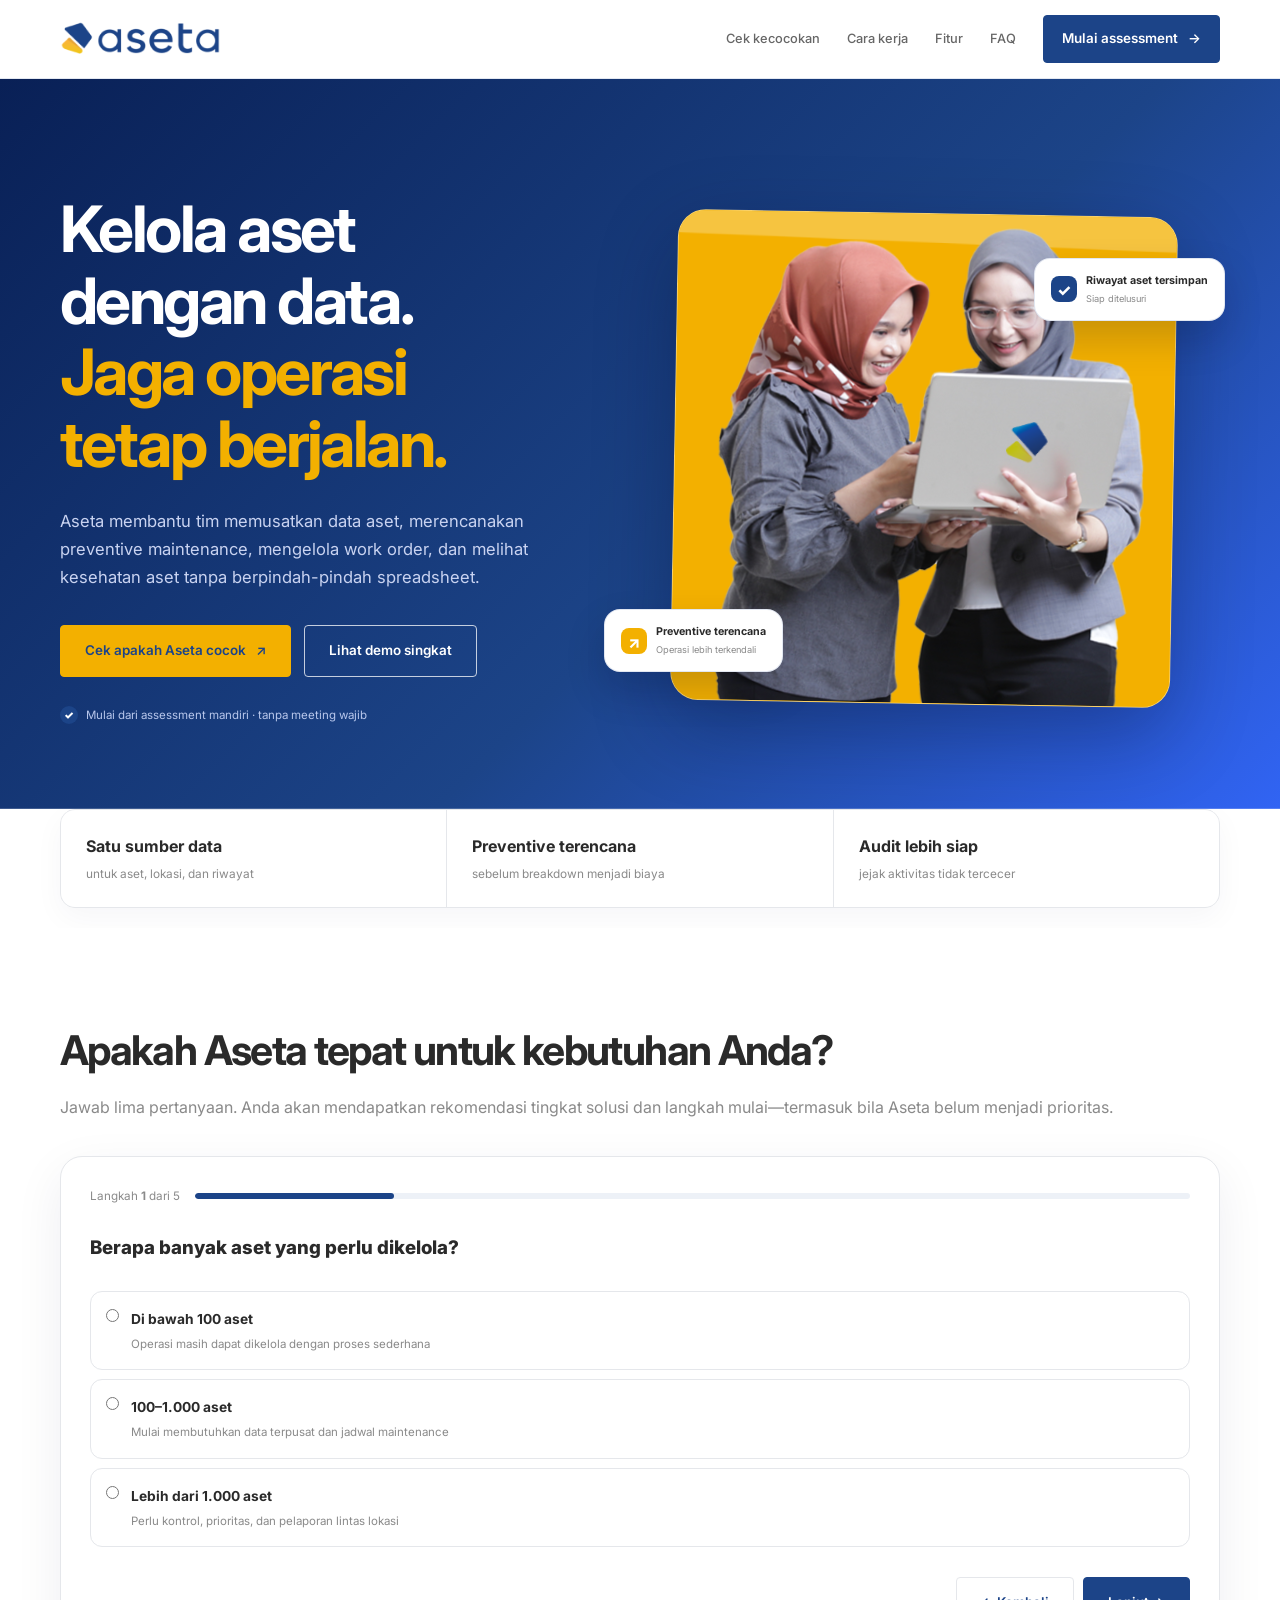
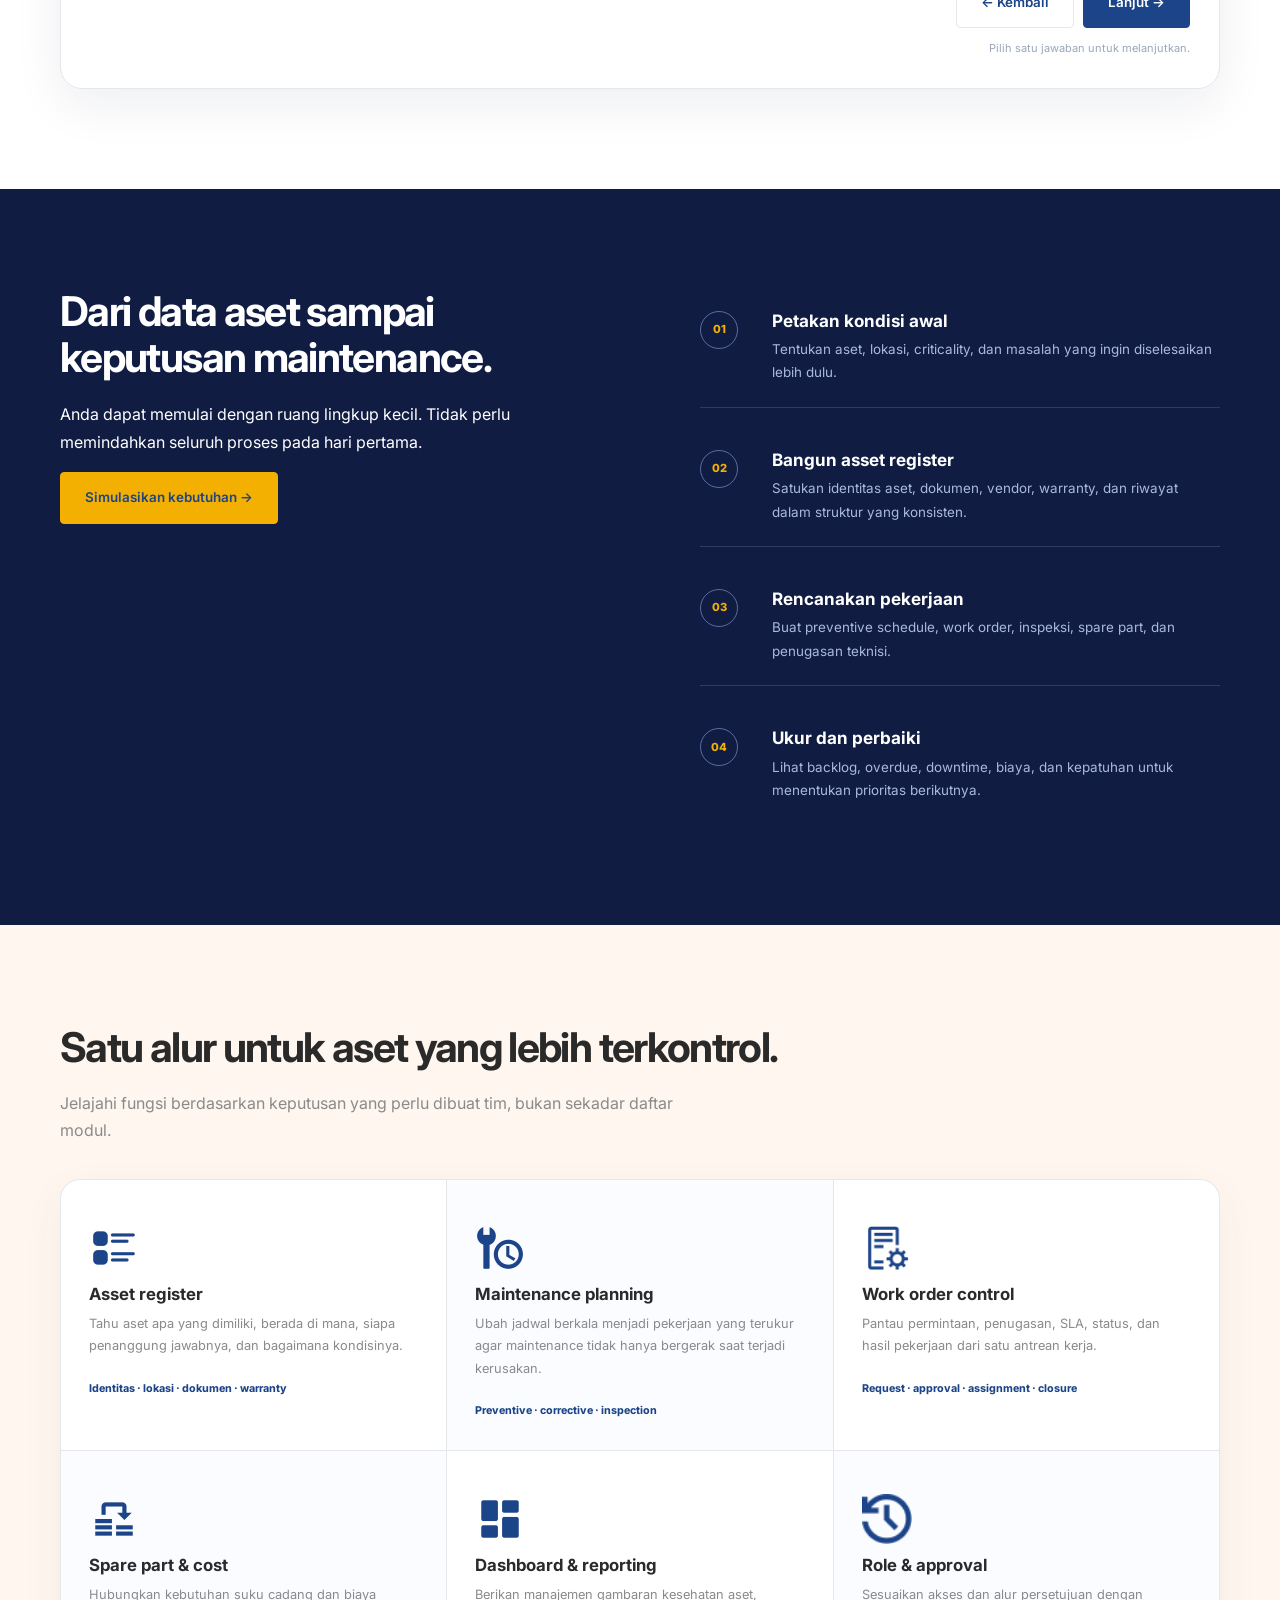
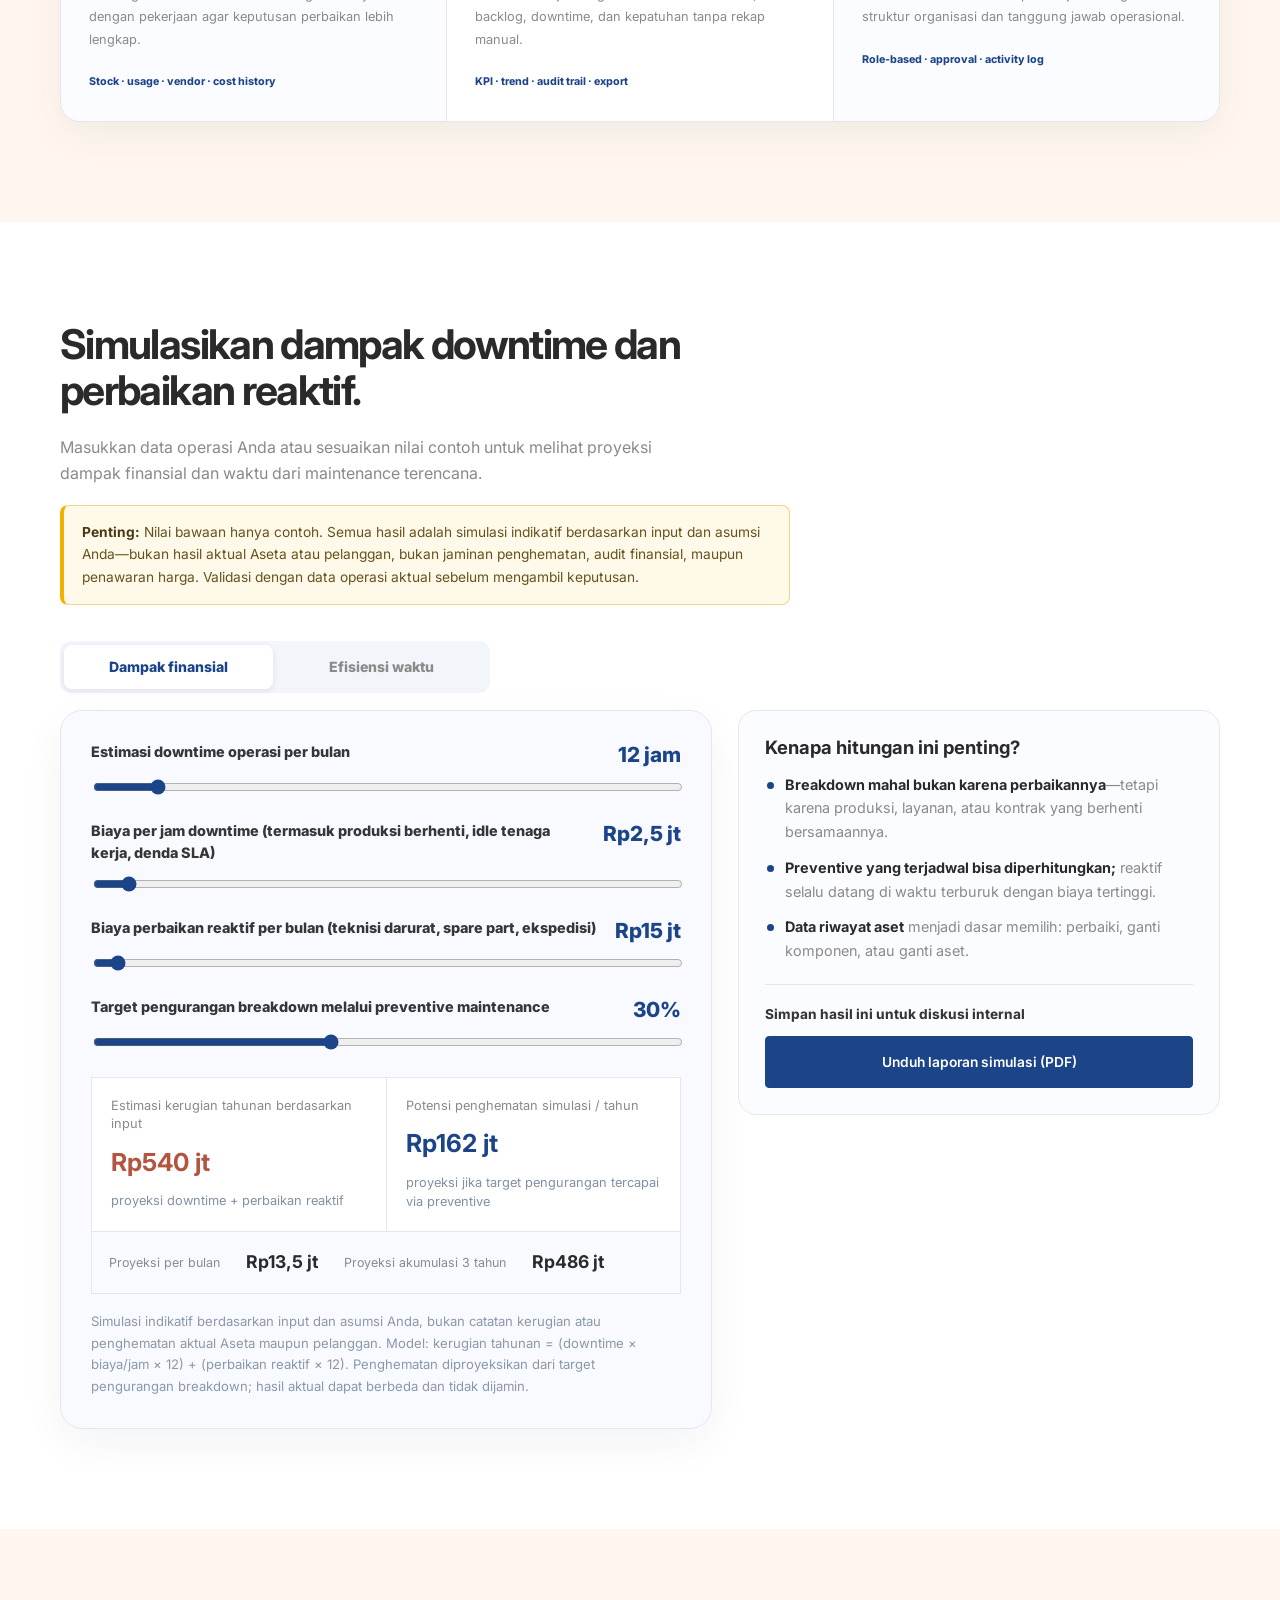
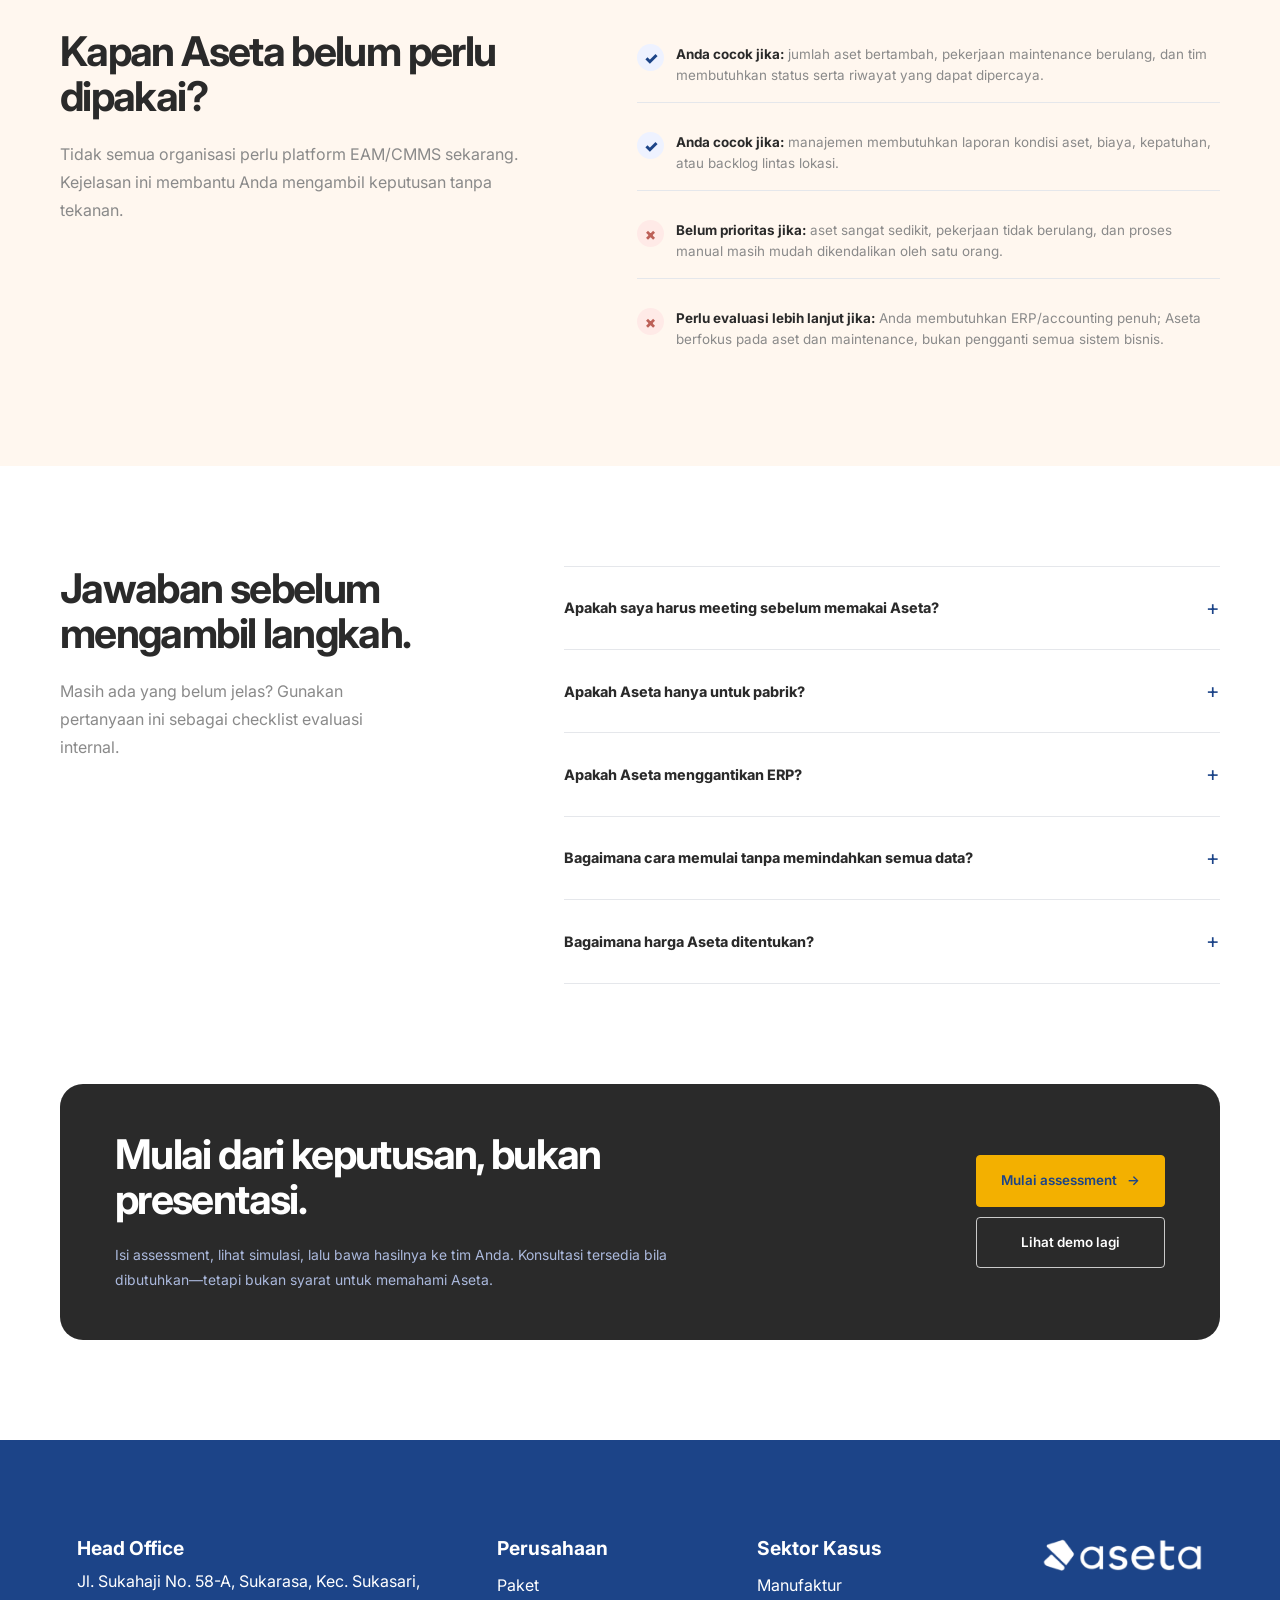
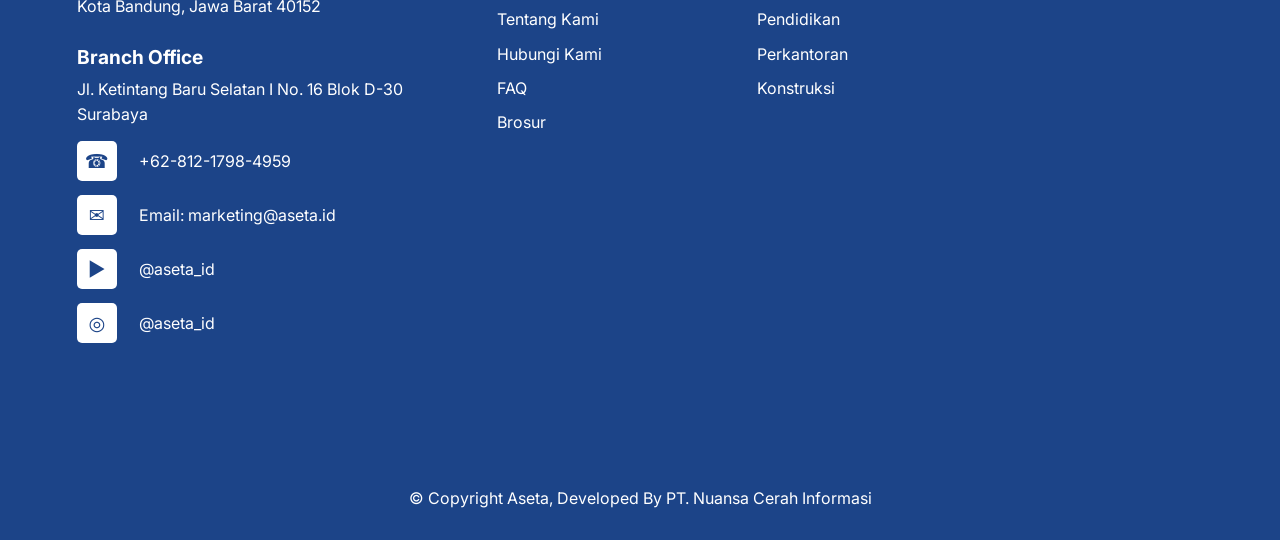
==== index.html @ 682b7cd8 "Clarify simulator results are projections" ====
<!doctype html>
<html lang="id">
<head>
  <meta charset="utf-8">
  <meta name="viewport" content="width=device-width, initial-scale=1">
  <meta name="description" content="Kenali Aseta, platform manajemen aset dan maintenance untuk membantu tim bekerja lebih terencana, terukur, dan mudah diaudit.">
  <meta name="theme-color" content="#1C4488">
  <title>Apakah Aseta Cocok untuk Tim Anda? | Aseta</title>
  <link rel="stylesheet" href="aseta-self-serve.css">
</head>
<body>
  <header class="site-header">
    <div class="container nav-wrap">
      <a class="brand" href="aseta-self-serve.html" aria-label="Aseta beranda"><img src="assets/aseta-brand-logo.png" alt="Aseta"></a>
      <button class="menu-toggle" type="button" aria-expanded="false" aria-controls="main-nav">Menu</button>
      <nav id="main-nav" class="main-nav" aria-label="Navigasi utama">
        <a href="#cek-cocok">Cek kecocokan</a><a href="#cara-kerja">Cara kerja</a><a href="#fitur">Fitur</a><a href="#faq">FAQ</a><a class="button button-dark nav-cta" href="#mulai">Mulai assessment <span aria-hidden="true">→</span></a>
      </nav>
    </div>
  </header>

  <main>
    <section class="hero" id="top"><div class="container hero-grid">
      <div class="hero-copy"><h1>Kelola aset dengan data. <em>Jaga operasi tetap berjalan.</em></h1><p class="hero-lead">Aseta membantu tim memusatkan data aset, merencanakan preventive maintenance, mengelola work order, dan melihat kesehatan aset tanpa berpindah-pindah spreadsheet.</p><div class="hero-actions"><a class="button button-primary" href="#cek-cocok">Cek apakah Aseta cocok <span aria-hidden="true">↗</span></a><button class="button button-outline" type="button" data-open-demo>Lihat demo singkat</button></div><div class="trust-line"><span class="check">✓</span> Mulai dari assessment mandiri · tanpa meeting wajib</div></div>
      <div class="hero-visual"><div class="visual-glow"></div><div class="hero-photo-frame"><img src="assets/aseta-team-workspace.png" alt="Dua profesional menggunakan Aseta untuk mengelola aset bersama."></div><div class="floating-note note-top"><span>✓</span><div><b>Riwayat aset tersimpan</b><small>Siap ditelusuri</small></div></div><div class="floating-note note-bottom"><span>↗</span><div><b>Preventive terencana</b><small>Operasi lebih terkendali</small></div></div></div>
    </div></section>

    <section class="section proof"><div class="container proof-grid"><div><strong>Satu sumber data</strong><span>untuk aset, lokasi, dan riwayat</span></div><div><strong>Preventive terencana</strong><span>sebelum breakdown menjadi biaya</span></div><div><strong>Audit lebih siap</strong><span>jejak aktivitas tidak tercecer</span></div></div></section>

    <section class="section assessment-section" id="cek-cocok"><div class="container"><div class="narrow-heading"><h2>Apakah Aseta tepat untuk kebutuhan Anda?</h2><p>Jawab lima pertanyaan. Anda akan mendapatkan rekomendasi tingkat solusi dan langkah mulai—termasuk bila Aseta belum menjadi prioritas.</p></div><div class="assessment-wrap"><div class="assessment-card" id="assessment"><div class="progress-row"><span>Langkah <b id="step-number">1</b> dari 5</span><div class="progress-track"><i id="progress-bar"></i></div></div><fieldset data-step="1"><legend>Berapa banyak aset yang perlu dikelola?</legend><label class="choice"><input type="radio" name="asset_count" value="small"><span><b>Di bawah 100 aset</b><small>Operasi masih dapat dikelola dengan proses sederhana</small></span></label><label class="choice"><input type="radio" name="asset_count" value="medium"><span><b>100–1.000 aset</b><small>Mulai membutuhkan data terpusat dan jadwal maintenance</small></span></label><label class="choice"><input type="radio" name="asset_count" value="large"><span><b>Lebih dari 1.000 aset</b><small>Perlu kontrol, prioritas, dan pelaporan lintas lokasi</small></span></label></fieldset><fieldset data-step="2" hidden><legend>Bagaimana maintenance dikelola hari ini?</legend><label class="choice"><input type="radio" name="process" value="spreadsheet"><span><b>Spreadsheet atau chat</b><small>Informasi tersebar dan status sulit dipantau</small></span></label><label class="choice"><input type="radio" name="process" value="system"><span><b>Sudah memakai sistem</b><small>Ingin meningkatkan visibilitas atau mengganti proses lama</small></span></label><label class="choice"><input type="radio" name="process" value="manual"><span><b>Mayoritas masih manual</b><small>Belum ada jadwal dan pencatatan yang konsisten</small></span></label></fieldset><fieldset data-step="3" hidden><legend>Masalah apa yang paling mahal bagi operasi Anda?</legend><label class="choice"><input type="radio" name="problem" value="breakdown"><span><b>Breakdown tidak terduga</b><small>Downtime dan biaya perbaikan sulit diprediksi</small></span></label><label class="choice"><input type="radio" name="problem" value="visibility"><span><b>Data dan status tidak terlihat</b><small>Sulit mengetahui kondisi aset dan pekerjaan yang berjalan</small></span></label><label class="choice"><input type="radio" name="problem" value="audit"><span><b>Audit dan kepatuhan</b><small>Riwayat inspeksi dan pekerjaan sulit ditelusuri</small></span></label></fieldset><fieldset data-step="4" hidden><legend>Berapa banyak lokasi atau tim yang terlibat?</legend><label class="choice"><input type="radio" name="locations" value="one"><span><b>Satu lokasi, satu tim</b><small>Fokus pada standardisasi proses inti</small></span></label><label class="choice"><input type="radio" name="locations" value="many"><span><b>Beberapa lokasi atau tim</b><small>Butuh kontrol akses dan koordinasi lintas area</small></span></label><label class="choice"><input type="radio" name="locations" value="distributed"><span><b>Operasi tersebar</b><small>Perlu visibilitas terpusat dan pelaporan konsisten</small></span></label></fieldset><fieldset data-step="5" hidden><legend>Apa hasil yang ingin dicapai dalam 90 hari?</legend><label class="choice"><input type="radio" name="goal" value="control"><span><b>Data aset lebih rapi</b><small>Mulai dari asset register dan struktur lokasi</small></span></label><label class="choice"><input type="radio" name="goal" value="maintenance"><span><b>Maintenance lebih terencana</b><small>Kurangi pekerjaan reaktif dan overdue</small></span></label><label class="choice"><input type="radio" name="goal" value="visibility"><span><b>Kontrol dan laporan manajemen</b><small>Ukur kesehatan aset, biaya, dan SLA pekerjaan</small></span></label></fieldset><div class="assessment-actions"><button class="button button-light" type="button" id="prev-step" hidden>← Kembali</button><button class="button button-dark" type="button" id="next-step">Lanjut →</button></div><p class="form-hint" id="assessment-hint">Pilih satu jawaban untuk melanjutkan.</p></div><div class="assessment-result" id="assessment-result" hidden><div class="result-check">✓</div><h3 id="result-title"></h3><p id="result-copy"></p><div class="recommendation"><span>Solusi mulai yang disarankan</span><strong id="result-plan"></strong><small id="result-reason"></small></div><div class="result-actions"><a class="button button-primary" href="#simulator">Hitung potensi manfaat</a><button class="button button-light" type="button" id="try-again">Ulangi assessment</button></div></div></div></div></section>

    <section class="section workflow" id="cara-kerja"><div class="container workflow-grid"><div><h2>Dari data aset sampai keputusan maintenance.</h2><p>Anda dapat memulai dengan ruang lingkup kecil. Tidak perlu memindahkan seluruh proses pada hari pertama.</p><a class="button button-primary" href="#simulator">Simulasikan kebutuhan →</a></div><div class="steps"><div class="step"><span>01</span><div><h3>Petakan kondisi awal</h3><p>Tentukan aset, lokasi, criticality, dan masalah yang ingin diselesaikan lebih dulu.</p></div></div><div class="step"><span>02</span><div><h3>Bangun asset register</h3><p>Satukan identitas aset, dokumen, vendor, warranty, dan riwayat dalam struktur yang konsisten.</p></div></div><div class="step"><span>03</span><div><h3>Rencanakan pekerjaan</h3><p>Buat preventive schedule, work order, inspeksi, spare part, dan penugasan teknisi.</p></div></div><div class="step"><span>04</span><div><h3>Ukur dan perbaiki</h3><p>Lihat backlog, overdue, downtime, biaya, dan kepatuhan untuk menentukan prioritas berikutnya.</p></div></div></div></div></section>

    <section class="section features-section" id="fitur"><div class="container"><div class="narrow-heading"><h2>Satu alur untuk aset yang lebih terkontrol.</h2><p>Jelajahi fungsi berdasarkan keputusan yang perlu dibuat tim, bukan sekadar daftar modul.</p></div><div class="feature-grid"><article><img class="feature-icon" src="assets/aseta-detailAsset.png" alt="" aria-hidden="true"><h3>Asset register</h3><p>Tahu aset apa yang dimiliki, berada di mana, siapa penanggung jawabnya, dan bagaimana kondisinya.</p><span class="feature-link">Identitas · lokasi · dokumen · warranty</span></article><article><img class="feature-icon" src="assets/aseta-preventiveMaint.png" alt="" aria-hidden="true"><h3>Maintenance planning</h3><p>Ubah jadwal berkala menjadi pekerjaan yang terukur agar maintenance tidak hanya bergerak saat terjadi kerusakan.</p><span class="feature-link">Preventive · corrective · inspection</span></article><article><img class="feature-icon" src="assets/aseta-correctiveMaint.png" alt="" aria-hidden="true"><h3>Work order control</h3><p>Pantau permintaan, penugasan, SLA, status, dan hasil pekerjaan dari satu antrean kerja.</p><span class="feature-link">Request · approval · assignment · closure</span></article><article><img class="feature-icon" src="assets/aseta-transferMutasi.png" alt="" aria-hidden="true"><h3>Spare part &amp; cost</h3><p>Hubungkan kebutuhan suku cadang dan biaya dengan pekerjaan agar keputusan perbaikan lebih lengkap.</p><span class="feature-link">Stock · usage · vendor · cost history</span></article><article><img class="feature-icon" src="assets/aseta-dashboard.png" alt="" aria-hidden="true"><h3>Dashboard &amp; reporting</h3><p>Berikan manajemen gambaran kesehatan aset, backlog, downtime, dan kepatuhan tanpa rekap manual.</p><span class="feature-link">KPI · trend · audit trail · export</span></article><article><img class="feature-icon" src="assets/aseta-laporanAktifitas.png" alt="" aria-hidden="true"><h3>Role &amp; approval</h3><p>Sesuaikan akses dan alur persetujuan dengan struktur organisasi dan tanggung jawab operasional.</p><span class="feature-link">Role-based · approval · activity log</span></article></div></div></section>

    <section class="section simulator" id="simulator"><div class="container"><div class="narrow-heading"><h2>Simulasikan dampak downtime dan perbaikan reaktif.</h2><p class="muted">Masukkan data operasi Anda atau sesuaikan nilai contoh untuk melihat proyeksi dampak finansial dan waktu dari maintenance terencana.</p><div class="simulator-disclosure" role="note"><strong>Penting:</strong> Nilai bawaan hanya contoh. Semua hasil adalah simulasi indikatif berdasarkan input dan asumsi Anda—bukan hasil aktual Aseta atau pelanggan, bukan jaminan penghematan, audit finansial, maupun penawaran harga. Validasi dengan data operasi aktual sebelum mengambil keputusan.</div></div><div class="simulator-tabs" role="tablist"><button class="active" type="button" data-calc-tab="financial">Dampak finansial</button><button type="button" data-calc-tab="productivity">Efisiensi waktu</button></div><div class="calc-panel" data-calc-panel="financial"><div class="calc-grid"><div class="calculator"><label>Estimasi downtime operasi per bulan <output id="dt-output">12 jam</output><input id="dt-range" type="range" min="0" max="120" step="1" value="12"></label><label>Biaya per jam downtime (termasuk produksi berhenti, idle tenaga kerja, denda SLA) <output id="dtcost-output">Rp2,5 jt</output><input id="dtcost-range" type="range" min="100000" max="50000000" step="100000" value="2500000"></label><label>Biaya perbaikan reaktif per bulan (teknisi darurat, spare part, ekspedisi) <output id="repair-output">Rp15 jt</output><input id="repair-range" type="range" min="0" max="500000000" step="5000000" value="15000000"></label><label>Target pengurangan breakdown melalui preventive maintenance <output id="reduce-output">30%</output><input id="reduce-range" type="range" min="10" max="60" step="5" value="30"></label><div class="calc-result financial-result"><div class="loss"><small>Estimasi kerugian tahunan berdasarkan input</small><strong id="loss-result">Rp624 jt</strong><span>proyeksi downtime + perbaikan reaktif</span></div><div class="saving"><small>Potensi penghematan simulasi / tahun</small><strong id="saving-result">Rp187 jt</strong><span>proyeksi jika target pengurangan tercapai via preventive</span></div><div class="mini"><small>Proyeksi per bulan</small><b id="saving-month">Rp15,6 jt</b><small>Proyeksi akumulasi 3 tahun</small><b id="saving-3y">Rp561 jt</b></div></div><p class="calc-note">Simulasi indikatif berdasarkan input dan asumsi Anda, bukan catatan kerugian atau penghematan aktual Aseta maupun pelanggan. Model: kerugian tahunan = (downtime × biaya/jam × 12) + (perbaikan reaktif × 12). Penghematan diproyeksikan dari target pengurangan breakdown; hasil aktual dapat berbeda dan tidak dijamin.</p></div><aside class="calc-context"><h3>Kenapa hitungan ini penting?</h3><ul><li><b>Breakdown mahal bukan karena perbaikannya</b>—tetapi karena produksi, layanan, atau kontrak yang berhenti bersamaannya.</li><li><b>Preventive yang terjadwal bisa diperhitungkan;</b> reaktif selalu datang di waktu terburuk dengan biaya tertinggi.</li><li><b>Data riwayat aset</b> menjadi dasar memilih: perbaiki, ganti komponen, atau ganti aset.</li></ul><div class="calc-cta"><span>Simpan hasil ini untuk diskusi internal</span><button class="button button-dark" type="button" id="download-pdf">Unduh laporan simulasi (PDF)</button><span class="download-status" id="download-status" role="status" hidden>PDF berhasil diunduh ✓</span></div></aside></div></div><div class="calc-panel" data-calc-panel="productivity" hidden><div class="calc-grid single"><div class="calculator"><label>Jumlah aset aktif <output id="asset-output">500</output><input id="asset-range" type="range" min="50" max="5000" step="50" value="500"></label><label>Jam rekap dan koordinasi per minggu <output id="hours-output">8 jam</output><input id="hours-range" type="range" min="1" max="40" value="8"></label><div class="calc-result"><div><small>Proyeksi waktu yang dapat dialihkan</small><strong id="saved-hours">4 jam/minggu</strong><span>simulasi dengan asumsi pekerjaan manual berkurang 50%</span></div><div><small>Fokus yang terbuka</small><strong id="focus-result">Preventive &amp; backlog</strong><span>gunakan waktu untuk pekerjaan yang berdampak ke operasi</span></div></div><p class="calc-note">Ini proyeksi simulasi berdasarkan asumsi pengurangan pekerjaan manual 50%, bukan hasil aktual Aseta atau pelanggan dan bukan jaminan penghematan waktu. Validasi asumsi dengan kondisi proses Anda saat assessment implementasi.</p></div></div></div></section>

    <section class="section fit-section"><div class="container fit-grid"><div><h2>Kapan Aseta belum perlu dipakai?</h2><p class="muted">Tidak semua organisasi perlu platform EAM/CMMS sekarang. Kejelasan ini membantu Anda mengambil keputusan tanpa tekanan.</p></div><div class="fit-list"><div><span class="fit-icon yes">✓</span><p><b>Anda cocok jika:</b> jumlah aset bertambah, pekerjaan maintenance berulang, dan tim membutuhkan status serta riwayat yang dapat dipercaya.</p></div><div><span class="fit-icon yes">✓</span><p><b>Anda cocok jika:</b> manajemen membutuhkan laporan kondisi aset, biaya, kepatuhan, atau backlog lintas lokasi.</p></div><div><span class="fit-icon no">×</span><p><b>Belum prioritas jika:</b> aset sangat sedikit, pekerjaan tidak berulang, dan proses manual masih mudah dikendalikan oleh satu orang.</p></div><div><span class="fit-icon no">×</span><p><b>Perlu evaluasi lebih lanjut jika:</b> Anda membutuhkan ERP/accounting penuh; Aseta berfokus pada aset dan maintenance, bukan pengganti semua sistem bisnis.</p></div></div></div></section>

    <section class="section faq" id="faq"><div class="container faq-grid"><div><h2>Jawaban sebelum mengambil langkah.</h2><p class="muted">Masih ada yang belum jelas? Gunakan pertanyaan ini sebagai checklist evaluasi internal.</p></div><div class="faq-list"><details><summary>Apakah saya harus meeting sebelum memakai Aseta?</summary><p>Tidak untuk memahami kecocokan awal. Anda dapat menyelesaikan assessment dan simulator terlebih dahulu. Untuk konfigurasi, migrasi, integrasi, atau scope enterprise, diskusi teknis tetap dapat dijadwalkan sebagai langkah lanjutan.</p></details><details><summary>Apakah Aseta hanya untuk pabrik?</summary><p>Tidak. Kebutuhannya dapat muncul pada fasilitas, gedung, warehouse, fleet, hospitality, utilitas, dan operasi lain yang memiliki aset serta pekerjaan maintenance berulang.</p></details><details><summary>Apakah Aseta menggantikan ERP?</summary><p>Aseta berfokus pada asset lifecycle dan maintenance management. Integrasi dengan sistem akuntansi atau ERP dapat dievaluasi berdasarkan kebutuhan organisasi.</p></details><details><summary>Bagaimana cara memulai tanpa memindahkan semua data?</summary><p>Mulai dari satu lokasi, satu kategori aset, atau satu alur preventive maintenance. Setelah struktur dan manfaat tervalidasi, cakupan dapat diperluas bertahap.</p></details><details><summary>Bagaimana harga Aseta ditentukan?</summary><p>Investasi biasanya bergantung pada jumlah aset, jumlah user, lokasi, modul, kebutuhan implementasi, dan integrasi. Gunakan assessment untuk menyusun scope awal sebelum meminta penawaran—bukan meeting panjang untuk mengetahui kebutuhan dasar.</p></details></div></div></section>

    <section class="section start-section" id="mulai"><div class="container start-card"><div><h2>Mulai dari keputusan, bukan presentasi.</h2><p>Isi assessment, lihat simulasi, lalu bawa hasilnya ke tim Anda. Konsultasi tersedia bila dibutuhkan—tetapi bukan syarat untuk memahami Aseta.</p></div><div class="start-actions"><a class="button button-primary" href="#cek-cocok">Mulai assessment <span aria-hidden="true">→</span></a><button class="button button-outline" type="button" data-open-demo>Lihat demo lagi</button></div></div></section>
  </main>

  <footer class="site-footer"><div class="footer-grid"><div class="footer-contact"><section class="footer-office"><h2>Head Office</h2><p>Jl. Sukahaji No. 58-A, Sukarasa, Kec. Sukasari, Kota Bandung, Jawa Barat 40152</p></section><section class="footer-office"><h2>Branch Office</h2><p>Jl. Ketintang Baru Selatan I No. 16 Blok D-30 Surabaya</p></section><a class="footer-contact-link" href="https://wa.me/6281217984959"><span aria-hidden="true">☎</span>+62-812-1798-4959</a><a class="footer-contact-link" href="mailto:marketing@aseta.id"><span aria-hidden="true">✉</span>Email: marketing@aseta.id</a><a class="footer-contact-link" href="https://www.youtube.com/@aseta_id" target="_blank" rel="noopener"><span aria-hidden="true">▶</span>@aseta_id</a><a class="footer-contact-link" href="https://www.instagram.com/aseta_id/" target="_blank" rel="noopener"><span aria-hidden="true">◎</span>@aseta_id</a></div><nav class="footer-nav" aria-label="Perusahaan"><h2>Perusahaan</h2><a href="https://aseta.id/harga.html">Paket</a><a href="https://aseta.id/tentang_kami.html">Tentang Kami</a><a href="https://aseta.id/hubungi_kami.html">Hubungi Kami</a><a href="https://aseta.id/#faq">FAQ</a><a href="https://aseta.id/" target="_blank" rel="noopener">Brosur</a></nav><nav class="footer-nav" aria-label="Sektor Kasus"><h2>Sektor Kasus</h2><a href="https://aseta.id/">Manufaktur</a><a href="https://aseta.id/">Pendidikan</a><a href="https://aseta.id/">Perkantoran</a><a href="https://aseta.id/">Konstruksi</a></nav><a class="footer-brand" href="#top" aria-label="Aseta beranda"><img src="assets/aseta-brand-logo.png" alt="Aseta"></a></div><div class="footer-bottom"><span>© Copyright Aseta, Developed By PT. Nuansa Cerah Informasi</span></div></footer>

  <div class="modal-backdrop" id="demo-modal" hidden><div class="demo-modal demo-app" role="dialog" aria-modal="true" aria-label="Demo aplikasi Aseta"><aside class="demo-side"><a class="demo-brand" href="#top" aria-label="Aseta"><img src="assets/aseta-brand-logo.png" alt="Aseta"></a><p class="demo-side-label">DEMO WORKSPACE</p><nav class="demo-nav" aria-label="Navigasi demo"><button class="active" type="button" data-demo-view="dashboard"><span class="demo-nav-icon" aria-hidden="true">⌂</span>Dashboard</button><button type="button" data-demo-view="assets"><span class="demo-nav-icon" aria-hidden="true">▣</span>Aset</button><button type="button" data-demo-view="workorders"><span class="demo-nav-icon" aria-hidden="true">⌁</span>Maintenance</button><button type="button" data-demo-view="preventive"><span class="demo-nav-icon" aria-hidden="true">◷</span>Preventive</button></nav><div class="demo-side-foot"><span></span>Data simulasi interaktif</div></aside><section class="demo-main"><header class="demo-window-bar"><div class="demo-heading"><span>Aseta Workspace</span><h2 id="demo-page-title">Dashboard</h2></div><span class="demo-badge">DATA DEMO · INTERAKTIF</span><button class="modal-close" type="button" aria-label="Tutup demo" data-close-demo>×</button></header><div class="demo-body" id="demo-body"></div><div class="modal-footer"><span>Coba langsung: selesaikan maintenance, jadwalkan preventive, buka detail aset — KPI ikut berubah.</span><a class="button button-dark" href="#cek-cocok" data-close-demo>Mulai assessment →</a></div></section></div></div>
  <script src="aseta-self-serve.js"></script>
</body>
</html>
---- aseta-self-serve.css ----
@import url('https://fonts.googleapis.com/css?family=Inter:100,200,300,400,500,600,700&display=swap');
:root{--ink:#2a2a2a;--ink-2:#363636;--muted:#8a8a8a;--line:#e5e7eb;--paper:#fff7ef;--white:#fff;--blue:#1c4488;--blue-dark:#13346c;--lime:#f3b000;--green:#1c4488;--amber:#f3b000;--red:#d96d64;--shadow:0 16px 42px rgba(28,68,136,.12);--radius:4px}*{box-sizing:border-box}html{scroll-behavior:smooth;overflow-x:hidden}body{margin:0;color:var(--ink);background:#fff;font-family:'Inter',ui-sans-serif,system-ui,sans-serif;line-height:1.75;letter-spacing:0;overflow-x:hidden}body.modal-open{overflow:hidden}a{color:inherit;text-decoration:none}button,input{font:inherit}button:focus-visible,a:focus-visible,input:focus-visible,summary:focus-visible{outline:3px solid var(--lime);outline-offset:4px}.container{width:min(1160px,calc(100% - 48px));margin-inline:auto}.section{padding:100px 0}.eyebrow{display:flex;align-items:center;gap:10px;margin:0 0 20px;color:var(--blue);font-size:.72rem;font-weight:700;letter-spacing:.1em;text-transform:uppercase}.eyebrow.light{color:var(--lime)}.eyebrow-dot{width:8px;height:8px;border-radius:50%;background:var(--lime);box-shadow:0 0 0 6px rgba(243,176,0,.14)}h1,h2,h3,p{margin-top:0}h1,h2{letter-spacing:-.04em;line-height:1.12}h1{max-width:640px;margin-bottom:27px;font-size:clamp(2.8rem,5vw,4.7rem);font-weight:700}h2{margin-bottom:20px;font-size:clamp(2rem,3.2vw,2.85rem);font-weight:700}h3{line-height:1.18}em{color:var(--lime);font-style:normal}.muted{color:var(--muted)}.button{display:inline-flex;align-items:center;justify-content:center;gap:10px;border:1px solid transparent;border-radius:4px;padding:13px 24px;font-size:.84rem;font-weight:600;cursor:pointer;transition:transform .2s,box-shadow .2s,background .2s,color .2s}.button:hover{transform:translateY(-2px);box-shadow:0 10px 22px rgba(28,68,136,.16)}.button-primary{color:var(--blue);background:var(--lime);border-color:var(--lime)}.button-primary:hover{background:#ffc52e;border-color:#ffc52e}.button-dark{color:#fff;background:var(--blue);border-color:var(--blue)}.button-dark:hover{background:var(--blue-dark)}.button-light{border-color:var(--line);color:var(--blue);background:#fff}.button-outline{border-color:rgba(255,255,255,.75);color:#fff;background:transparent}.button-outline:hover{background:#fff;color:var(--blue)}.site-header{position:sticky;z-index:20;top:0;border-bottom:1px solid rgba(28,68,136,.12);background:rgba(255,255,255,.96);backdrop-filter:blur(20px)}.nav-wrap{min-height:78px;display:flex;align-items:center;justify-content:space-between}.brand{display:inline-flex;align-items:center}.brand img{display:block;width:auto;height:40px;max-width:165px;object-fit:contain}.main-nav{display:flex;align-items:center;gap:27px;color:#666;font-size:.8rem;font-weight:500}.main-nav a:hover{color:var(--blue)}.main-nav .nav-cta{padding:11px 18px;color:#fff;background:var(--blue);border-color:var(--blue)}.menu-toggle{display:none;border:1px solid var(--line);border-radius:9px;background:#fff;padding:8px 12px;color:var(--ink);font-weight:700}.hero{position:relative;overflow:hidden;padding:105px 0 75px;background:linear-gradient(135deg,#092056 0%,#1c4488 58%,#3164f4 100%);color:#fff}.hero:after{position:absolute;right:0;bottom:0;left:0;height:1px;background:rgba(255,255,255,.18);content:''}.hero-grid{display:grid;grid-template-columns:.9fr 1.1fr;gap:84px;align-items:center}.hero-lead{max-width:575px;margin-bottom:34px;color:#c9d3f1;font-size:1.04rem;line-height:1.7}.hero-actions{display:flex;flex-wrap:wrap;align-items:center;gap:13px}.trust-line{display:flex;align-items:center;gap:8px;margin-top:28px;color:#b8c7ec;font-size:.72rem}.check{display:grid;width:18px;height:18px;place-items:center;border-radius:50%;color:#fff;background:var(--green);font-size:.68rem;font-weight:900}.hero-visual{position:relative;min-height:550px;display:grid;place-items:center}.visual-glow{position:absolute;width:460px;height:460px;border-radius:50%;background:radial-gradient(circle,rgba(128,151,255,.28),transparent 68%)}.hero-photo-frame{position:relative;z-index:1;width:min(100%,500px);overflow:hidden;border:1px solid rgba(255,255,255,.42);border-radius:28px;background:#f3b000;box-shadow:0 28px 80px rgba(3,13,47,.32);transform:rotate(1deg)}.hero-photo-frame img{display:block;width:100%;height:auto;object-fit:cover}.dashboard-card{position:relative;z-index:1;width:min(100%,540px);padding:26px;border:1px solid rgba(255,255,255,.35);border-radius:26px;background:rgba(255,255,255,.97);box-shadow:0 28px 80px rgba(3,13,47,.32);transform:rotate(1.5deg);color:var(--ink)}.dash-top,.dash-title,.chart-head,.chart-axis,.list-head,.asset-row{display:flex;align-items:center;justify-content:space-between}.dash-logo{display:flex;align-items:center;gap:6px;font-size:.9rem;font-weight:800}.mini-mark{display:grid;width:19px;height:19px;place-items:center;border-radius:6px;color:#fff;background:var(--blue);font-size:.7rem}.status-pill{padding:5px 8px;border-radius:50px;color:#1c4488;background:#eef2ff;font-size:.58rem;font-weight:800}.status-pill i{display:inline-block;width:5px;height:5px;margin-right:5px;border-radius:50%;background:var(--green)}.dash-title{margin-top:27px}.muted-label{display:block;margin-bottom:4px;color:#9aadc0;font-size:.55rem;font-weight:800;letter-spacing:.08em}.dash-title strong{font-size:1.02rem}.dash-date{padding:6px 9px;border:1px solid var(--line);border-radius:6px;color:var(--muted);font-size:.6rem}.metrics{display:grid;grid-template-columns:1fr 1fr;gap:12px;margin:19px 0}.metric{display:flex;gap:9px;padding:12px;border:1px solid #edf1f5;border-radius:11px}.metric-icon{display:grid;width:27px;height:27px;place-items:center;border-radius:8px;font-size:1.1rem}.metric-icon.blue{color:var(--blue);background:#eaf0ff}.metric-icon.amber{color:#c78320;background:#fff2dd}.metric small,.asset-row small{display:block;color:#8da1b4;font-size:.6rem}.metric strong{display:inline-block;margin-right:7px;font-size:1.15rem;line-height:1.3}.up{color:var(--green)}.down{color:#e47562}.chart-box{padding:14px 10px 8px;border:1px solid #edf1f5;border-radius:11px}.chart-head{margin-bottom:8px;font-size:.67rem;font-weight:750}.chart-legend{color:#8da1b4;font-size:.58rem;font-weight:500}.chart-legend i{display:inline-block;width:6px;height:6px;margin-right:4px;border-radius:50%;background:var(--blue)}.chart-box svg{display:block;width:100%;height:112px}.grid-line{stroke:#edf1f5;stroke-width:1}.area{fill:rgba(83,109,254,.1)}.line{fill:none;stroke:var(--blue);stroke-linecap:round;stroke-width:2.3}.chart-axis{color:#9aadc0;font-size:.55rem}.asset-list{margin-top:15px}.list-head{margin-bottom:9px;font-size:.7rem;font-weight:750}.list-head a{color:var(--blue);font-size:.58rem}.asset-row{justify-content:flex-start;gap:8px;padding:7px 0;border-top:1px solid #f0f3f6}.asset-row>span:nth-child(2){flex:1}.asset-row strong{display:block;font-size:.64rem}.asset-tag{padding:3px 7px;border-radius:5px;color:#1c4488;background:#eef2ff;font-size:.55rem;font-weight:800}.asset-avatar{display:grid;width:24px;height:24px;place-items:center;border-radius:7px;color:#fff;font-size:.55rem;font-weight:800}.asset-avatar.green{background:#3164f4}.asset-avatar.purple{background:#8970df}.floating-note{position:absolute;z-index:2;display:flex;align-items:center;gap:9px;padding:13px 16px;border:1px solid rgba(223,229,240,.9);border-radius:16px;background:#fff;box-shadow:0 18px 38px rgba(3,13,47,.18);color:var(--ink)}.floating-note>span{display:grid;width:26px;height:26px;place-items:center;border-radius:8px;color:#fff;background:var(--green);font-weight:800}.floating-note b,.floating-note small{display:block}.floating-note b{font-size:.67rem}.floating-note small{color:var(--muted);font-size:.58rem}.note-top{top:74px;right:-5px}.note-bottom{bottom:62px;left:-24px}.note-bottom>span{background:var(--amber)}.proof{padding:0 0 20px;background:#fff}.proof-grid{display:grid;grid-template-columns:repeat(3,1fr);gap:1px;border:1px solid var(--line);border-radius:15px;overflow:hidden;background:var(--line);box-shadow:0 10px 30px rgba(16,31,74,.04)}.proof-grid div{padding:22px 25px;background:#fff}.proof-grid strong,.proof-grid span{display:block}.proof-grid strong{font-size:1rem}.proof-grid span{margin-top:4px;color:var(--muted);font-size:.74rem}.assessment-section{background:#fff}.narrow-heading{max-width:730px;margin-bottom:36px}.narrow-heading>p:not(.eyebrow){max-width:650px;color:var(--muted);line-height:1.65}.assessment-section .narrow-heading{max-width:none}.assessment-section .narrow-heading>p:not(.eyebrow){max-width:none}.assessment-wrap{max-width:none}.assessment-card{padding:29px;border:1px solid var(--line);border-radius:22px;background:#fff;box-shadow:0 16px 50px rgba(16,31,74,.07)}.progress-row{display:flex;align-items:center;gap:15px;margin-bottom:26px;color:var(--muted);font-size:.73rem}.progress-track{flex:1;height:6px;overflow:hidden;border-radius:99px;background:#edf1f7}.progress-track i{display:block;width:20%;height:100%;border-radius:inherit;background:var(--blue);transition:width .25s}.assessment-card fieldset{margin:0;padding:0;border:0}.assessment-card legend{margin-bottom:17px;padding:0;color:var(--ink);font-size:1.17rem;font-weight:800}.choice{display:flex;align-items:flex-start;gap:12px;margin:9px 0;padding:15px;border:1px solid var(--line);border-radius:12px;cursor:pointer;transition:.15s}.choice:hover{border-color:#9db2ee;background:#f8faff}.choice:has(input:checked){border-color:var(--blue);background:#f2f5ff}.choice input{width:auto;margin:2px 0;accent-color:var(--blue)}.choice span{display:block}.choice b{display:block;font-size:.86rem}.choice small{display:block;margin-top:3px;color:var(--muted);font-size:.72rem}.assessment-actions{display:flex;justify-content:flex-end;gap:9px;margin-top:21px}.form-hint{margin:11px 0 0;color:#9aa7ba;font-size:.69rem;text-align:right}.assessment-result{margin-top:16px;padding:27px;border:1px solid #dbe5f4;border-radius:19px;background:#f3f6fc}.result-check{display:grid;width:32px;height:32px;place-items:center;margin-bottom:13px;border-radius:50%;color:#fff;background:var(--green);font-weight:900}.assessment-result h3{margin:0 0 8px;font-size:1.5rem}.assessment-result>p:not(.eyebrow){max-width:670px;color:#536782;line-height:1.65}.recommendation{display:grid;gap:3px;margin:18px 0;padding:14px;border-radius:10px;background:rgba(255,255,255,.7)}.recommendation span,.recommendation small{color:#536782;font-size:.7rem}.recommendation strong{font-size:1.1rem}.result-actions{display:flex;flex-wrap:wrap;gap:9px}.workflow{color:#fff;background:#101c42}.workflow-grid{display:grid;grid-template-columns:1fr 1fr;gap:120px;align-items:start}.workflow h2{max-width:570px}.workflow>div>p:not(.eyebrow){color:#abb9dd}.steps{display:grid;gap:20px}.step{display:grid;grid-template-columns:54px 1fr;gap:18px;padding:22px 0;border-bottom:1px solid rgba(255,255,255,.14)}.step:last-child{border-bottom:0}.step>span{display:grid;width:38px;height:38px;place-items:center;border:1px solid rgba(166,183,255,.5);border-radius:50%;color:var(--lime);font-size:.7rem;font-weight:800}.step h3{margin-bottom:7px;font-size:1.07rem}.step p{margin:0;color:#abb9dd;font-size:.84rem}.features-section{background:#fff7ef}.feature-grid{display:grid;grid-template-columns:repeat(3,1fr);gap:1px;border:1px solid var(--line);border-radius:20px;overflow:hidden;background:var(--line);box-shadow:0 14px 42px rgba(16,31,74,.06)}.feature-grid article{min-height:220px;padding:28px;background:#fff}.feature-grid article:nth-child(2n){background:#fbfcff}.feature-number{display:block;color:var(--blue);font-size:.68rem;font-weight:700;letter-spacing:.1em}.feature-icon{display:block;width:50px;height:50px;margin:15px 0 12px;object-fit:contain}.feature-grid h3{margin:0 0 8px;font-size:1.05rem}.feature-grid p{margin:0 0 14px;color:var(--muted);font-size:.8rem}.feature-link{color:var(--blue);font-size:.67rem;font-weight:750}.simulator{background:#fff}.simulator-grid{display:grid;grid-template-columns:.9fr 1.1fr;gap:100px;align-items:start}.simulator-grid>div>p:not(.eyebrow){max-width:470px;color:var(--muted)}.simulator-disclosure{margin-top:18px;padding:15px 18px;border:1px solid #f0d48a;border-left:4px solid var(--amber);border-radius:8px;background:#fff9e9;color:#66521d;font-size:.86rem;line-height:1.65}.simulator-disclosure strong{color:#493a14}.simulator-points{display:grid;gap:11px;margin-top:25px;color:var(--ink-2);font-size:.92rem;font-weight:700}.simulator-points span:before{content:'';display:inline-block;width:7px;height:7px;margin:0 10px 1px 1px;border-radius:50%;background:var(--green)}.simulator-tabs{display:flex;gap:5px;max-width:430px;margin:0 0 17px;padding:4px;border-radius:11px;background:#f2f5fa}.simulator-tabs button{flex:1;min-height:44px;padding:9px 14px;border:0;border-radius:8px;background:transparent;color:var(--muted);font-size:.88rem;font-weight:800;cursor:pointer}.simulator-tabs button.active{background:#fff;color:var(--blue);box-shadow:0 2px 6px rgba(20,42,80,.09)}.calc-panel[hidden]{display:none}.calc-grid{display:grid;grid-template-columns:1.15fr .85fr;gap:26px;align-items:start}.calc-grid.single{grid-template-columns:1fr}.calculator{padding:30px;border:1px solid var(--line);border-radius:22px;background:#f8faff;box-shadow:0 14px 42px rgba(16,31,74,.05)}.calculator label{display:grid;grid-template-columns:minmax(0,1fr) auto;gap:9px 16px;margin-bottom:23px;color:var(--ink-2);font-size:.9rem;font-weight:800;line-height:1.55}.calculator output{grid-column:2;grid-row:1;align-self:start;margin:0;color:var(--blue);font-size:1.3rem;font-weight:800;line-height:1.3;text-align:right;white-space:nowrap}.calculator input{grid-column:1/-1;width:100%;accent-color:var(--blue)}.calc-result{display:grid;grid-template-columns:1fr 1fr;gap:1px;margin-top:25px;border:1px solid var(--line);background:var(--line)}.calc-result div{padding:19px;background:#fff}.calc-result small,.calc-result strong,.calc-result span{display:block}.calc-result small{color:var(--muted);font-size:.8rem;line-height:1.45}.calc-result strong{margin:7px 0;color:var(--ink);font-size:1.55rem}.calc-result span{color:#8290a5;font-size:.8rem;line-height:1.55}.financial-result{grid-template-columns:1fr 1fr}.financial-result .loss strong{color:#b3543f}.financial-result .saving strong{color:#1c4488}.financial-result .mini{grid-column:1/-1;display:flex;flex-wrap:wrap;align-items:center;gap:6px 26px;padding:15px 17px;background:#f8faff}.financial-result .mini small{font-size:.78rem}.financial-result .mini b{color:var(--ink);font-size:1.1rem}.calc-note{margin:17px 0 0;color:#8b98aa;font-size:.82rem;line-height:1.65}.calc-context{padding:26px;border:1px solid var(--line);border-radius:18px;background:#fbfcff}.calc-context h3{margin-bottom:14px;font-size:1.15rem}.calc-context ul{display:grid;gap:12px;margin:0;padding:0 0 0 2px;list-style:none;color:var(--muted);font-size:.9rem;line-height:1.65}.calc-context li{padding-left:18px;position:relative}.calc-context li:before{content:'';position:absolute;top:9px;left:0;width:7px;height:7px;border-radius:50%;background:var(--blue)}.calc-context b{color:var(--ink)}.calc-cta{display:grid;gap:9px;margin-top:21px;padding-top:18px;border-top:1px solid var(--line)}.calc-cta>span:first-child{color:var(--ink-2);font-size:.85rem;font-weight:750}.calc-cta .button{width:100%;min-height:46px;font-size:.86rem}.download-status{color:#1c4488;font-size:.8rem;font-weight:750;text-align:center}.calc-cta .button:disabled{cursor:wait;opacity:.75}.fit-section{background:var(--paper)}.fit-grid{display:grid;grid-template-columns:.9fr 1.1fr;gap:100px;align-items:start}.fit-grid>div>p:not(.eyebrow){max-width:460px}.fit-list{display:grid;gap:14px}.fit-list>div{display:flex;align-items:flex-start;gap:12px;padding:15px 0;border-bottom:1px solid var(--line)}.fit-list>div:last-child{border-bottom:0}.fit-list p{margin:0;color:var(--muted);font-size:.84rem;line-height:1.6}.fit-list b{color:var(--ink)}.fit-icon{display:grid;flex:none;width:27px;height:27px;place-items:center;border-radius:50%;font-weight:900}.fit-icon.yes{color:#1c4488;background:#eef2ff}.fit-icon.no{color:#bd6158;background:#ffeae7}.faq{background:#fff}.faq-grid{display:grid;grid-template-columns:.75fr 1.25fr;gap:110px}.faq-grid>div>p:not(.eyebrow){max-width:350px}.faq-list{border-top:1px solid var(--line)}details{border-bottom:1px solid var(--line)}summary{display:flex;align-items:center;justify-content:space-between;gap:20px;padding:23px 0;cursor:pointer;font-size:.9rem;font-weight:750;list-style:none}summary::-webkit-details-marker{display:none}summary:after{content:'+';color:var(--blue);font-size:1.3rem;font-weight:400}details[open] summary:after{content:'−'}details p{max-width:630px;padding:0 38px 21px 0;margin:0;color:var(--muted);font-size:.82rem;line-height:1.65}.start-section{padding-top:0;background:#fff}.start-card{display:flex;align-items:center;justify-content:space-between;gap:40px;padding:48px 55px;border-radius:23px;background:var(--ink);color:#fff}.start-card h2{max-width:560px}.start-card p:not(.eyebrow){max-width:580px;margin:0;color:#abb9dd;font-size:.87rem}.start-actions{display:flex;flex:none;flex-direction:column;gap:10px}.site-footer{display:flex;min-height:700px;flex-direction:column;justify-content:space-between;padding:96px max(6vw,32px) 28px;background:#1c4488;color:#fff}.footer-grid{display:grid;grid-template-columns:1.45fr .8fr .9fr .65fr;gap:clamp(30px,5vw,88px);align-items:start;width:100%;max-width:1700px;margin:0 auto}.footer-contact{display:grid;gap:14px}.footer-office h2,.footer-nav h2{margin:0 0 8px;color:#fff;font-size:clamp(1.2rem,1.4vw,1.4rem);font-weight:700;letter-spacing:0;line-height:1.3}.footer-office p{margin:0;color:#fff;font-size:clamp(1rem,1.2vw,1.2rem);line-height:1.55}.footer-office+.footer-office{margin-top:12px}.footer-contact-link{display:flex;align-items:center;gap:22px;color:#fff;font-size:clamp(1rem,1.2vw,1.2rem);line-height:1.5}.footer-contact-link>span{display:grid;width:40px;height:40px;flex:none;place-items:center;border-radius:5px;background:#fff;color:#1c4488;font-size:1.2rem}.footer-contact-link:hover,.footer-nav a:hover{color:#f3b000}.footer-nav{display:grid;align-content:start;gap:12px}.footer-nav h2{margin-bottom:1px}.footer-nav a{color:#fff;font-size:clamp(1rem,1.2vw,1.2rem);line-height:1.4}.footer-brand{display:flex;justify-content:flex-end;align-items:flex-start}.footer-brand img{display:block;width:auto;height:40px;max-width:165px;filter:brightness(0) invert(1)}.footer-bottom{display:flex;justify-content:center;margin:0 auto;padding:0;border:0;color:#fff;font-size:clamp(1rem,1.2vw,1.2rem);text-align:center}.footer-bottom span{display:block}.modal-backdrop{position:fixed;z-index:40;inset:0;display:grid;place-items:center;padding:20px;background:rgba(7,17,44,.65)}.modal-backdrop[hidden]{display:none}.demo-modal{position:relative;width:min(700px,100%);max-height:90vh;overflow:auto;padding:31px;border-radius:23px;background:#fff;box-shadow:0 30px 90px rgba(4,13,43,.32)}.demo-app{width:min(880px,100%);padding:0;overflow:hidden}.demo-window-bar{display:flex;align-items:center;gap:12px;height:52px;padding:0 20px;border-bottom:1px solid var(--line);background:#fbfcff}.demo-dots{display:flex;gap:5px}.demo-dots i{width:8px;height:8px;border-radius:50%;background:#d5dcea}.demo-dots i:first-child{background:#efb1a8}.demo-dots i:nth-child(2){background:#f4d99b}.demo-dots i:last-child{background:#9db2ee}.demo-window-bar b{font-size:.78rem}.demo-badge{margin-left:auto;padding:4px 9px;border-radius:99px;background:#eef2ff;color:#1c4488;font-size:.56rem;font-weight:800;letter-spacing:.06em}.demo-shell{display:grid;grid-template-columns:168px 1fr;min-height:430px}.demo-side{display:grid;gap:4px;align-content:start;padding:14px 10px;border-right:1px solid var(--line);background:#f7f9fc}.demo-side button{display:flex;align-items:center;min-height:38px;padding:8px 11px;border:0;border-radius:8px;background:transparent;color:var(--muted);font-size:.73rem;font-weight:750;text-align:left;cursor:pointer}.demo-side button:hover{background:#eef2f8;color:var(--ink)}.demo-side button.active{background:var(--ink);color:#fff}.demo-body{min-width:0;padding:19px 21px 24px;background:#fff;overflow:auto}.dd-kpis{display:grid;grid-template-columns:repeat(3,1fr);gap:9px;margin-bottom:15px}.dd-kpi{padding:13px;border:1px solid var(--line);border-radius:11px}.dd-kpi small,.dd-kpi em,.dd-list-head span,.dd-wo small,.dd-pm small,.dd-detail small,.dd-asset small{display:block;color:#8a97ab;font-size:.62rem;font-style:normal}.dd-kpi strong{display:block;margin:5px 0 3px;font-size:1.5rem;line-height:1}.dd-kpi strong.ok{color:#1c4488}.dd-kpi strong.warn{color:#c26a3a}.dd-callout{margin-top:14px;padding:11px 13px;border-radius:9px;background:#eef2ff;color:#536782;font-size:.71rem;line-height:1.55}.dd-callout b{color:var(--ink)}.dd-list-head{display:flex;align-items:baseline;justify-content:space-between;gap:10px;margin:2px 0 9px;color:var(--ink);font-size:.74rem;font-weight:800}.dd-list-head span{font-weight:500}.dd-row{display:flex;align-items:center;gap:9px;padding:9px 0;border-top:1px solid #f0f3f6;font-size:.71rem}.dd-row strong{display:block;color:var(--ink);font-size:.71rem}.dd-empty{padding:18px;color:#8a97ab;font-size:.72rem;text-align:center}.status-dot{flex:none;width:9px;height:9px;border-radius:50%}.status-dot.red{background:var(--red)}.status-dot.amber{background:var(--amber)}.status-dot.green{background:var(--green)}.dd-asset{display:flex;width:100%;align-items:center;gap:11px;margin-bottom:7px;padding:11px 12px;border:1px solid var(--line);border-radius:11px;background:#fff;cursor:pointer;text-align:left;transition:.15s}.dd-asset:hover{border-color:#9db2ee;background:#f8faff}.dd-asset-ava{display:grid;flex:none;width:34px;height:34px;place-items:center;border-radius:9px;color:#fff;font-size:.72rem;font-weight:800}.dd-asset-ava.good{background:#3164f4}.dd-asset-ava.bad{background:#d98a64}.dd-asset>div{flex:1;min-width:0}.dd-asset strong{display:block;color:var(--ink);font-size:.75rem}.dd-asset .chev{color:#a8b4c6}.dd-wo{margin-bottom:9px;padding:13px;border:1px solid var(--line);border-radius:11px}.dd-wo.done{opacity:.62;background:#f8fafc}.dd-wo-top{display:flex;align-items:center;gap:9px}.dd-wo-top>div{flex:1;min-width:0}.dd-wo-top strong{display:block;color:var(--ink);font-size:.73rem}.dd-wo-top>b{color:var(--amber);font-size:.63rem}.dd-wo.done .dd-wo-top b{color:#1c4488}.dd-wo p{margin:8px 0 0;color:var(--muted);font-size:.68rem}.dd-wo-actions{display:flex;flex-wrap:wrap;gap:6px;margin-top:10px}.dd-chip{min-height:28px;padding:4px 11px;border:1px solid var(--line);border-radius:99px;background:#fff;color:var(--ink-2);font-size:.63rem;font-weight:750;cursor:pointer}.dd-chip:hover{border-color:#9db2ee;background:#f4f7ff}.dd-chip.primary{border-color:var(--blue);background:var(--blue);color:#fff}.dd-chip.primary:hover{background:var(--blue-dark)}.dd-pm{display:flex;align-items:center;justify-content:space-between;gap:11px;padding:11px 0;border-top:1px solid #f0f3f6}.dd-pm strong{display:block;color:var(--ink);font-size:.73rem}.dd-pm .pm-ok{padding:4px 9px;border-radius:99px;background:#eef2ff;color:#1c4488;font-size:.6rem;font-weight:800}.dd-back{margin-bottom:13px;min-height:0;padding:0;border:0;background:transparent;color:var(--blue);font-size:.7rem;font-weight:800;cursor:pointer}.dd-detail-head{display:flex;align-items:flex-start;justify-content:space-between;gap:12px}.dd-detail-head strong{display:block;color:var(--ink);font-size:.92rem}.dd-detail-head small{margin-top:3px}.dd-cond{flex:none;padding:5px 10px;border-radius:99px;font-size:.62rem;font-weight:800}.dd-cond.good{background:#eef2ff;color:#1c4488}.dd-cond.bad{background:#fdeee9;color:#c05a38}.dd-cond-bar{height:9px;margin:11px 0 17px;border-radius:99px;background:#edf1f7;overflow:hidden}.dd-cond-bar i{display:block;height:100%;border-radius:inherit;background:var(--blue)}.dd-sub{margin:0 0 7px;color:var(--ink);font-size:.7rem;font-weight:800}.dd-hist-dot{flex:none;width:6px;height:6px;margin:0 2px;border-radius:50%;background:#b8c4d6}.dd-detail .dd-row small{font-size:.67rem;color:var(--ink-2)}.modal-close{position:absolute;top:17px;right:18px;display:grid;width:31px;height:31px;place-items:center;border:0;border-radius:50%;background:#f0f3f8;color:#738199;font-size:1.25rem;cursor:pointer}.demo-modal h2{margin-bottom:9px;font-size:1.8rem}.demo-modal>p:not(.eyebrow){font-size:.81rem}.demo-tabs{display:flex;gap:5px;margin:25px 0 14px;padding:4px;border-radius:9px;background:#f2f5fa}.demo-tabs button{flex:1;min-height:37px;padding:7px;border:0;border-radius:6px;background:transparent;color:var(--muted);font-size:.72rem;font-weight:750;cursor:pointer}.demo-tabs button.active{background:#fff;color:var(--blue);box-shadow:0 2px 5px rgba(20,42,80,.08)}.demo-panel{min-height:205px;padding:19px;border:1px solid var(--line);border-radius:12px;background:#fbfcff}.demo-kpi{display:grid;grid-template-columns:auto 1fr;align-items:center;column-gap:13px;margin-bottom:20px}.demo-kpi strong{grid-row:span 2;color:var(--blue);font-size:2.5rem;line-height:1}.demo-kpi span{font-size:.86rem;font-weight:800}.demo-kpi b{color:var(--green);font-size:.7rem}.demo-bar{display:flex;align-items:center;gap:12px}.demo-bar>span{flex:1;height:11px;overflow:hidden;border-radius:99px;background:#edf1f7}.demo-bar i{display:block;height:100%;border-radius:inherit;background:var(--blue)}.demo-bar>b{color:var(--blue);font-size:.82rem}.demo-callout{margin:20px 0 0;padding:12px;border-radius:8px;background:#eef2ff;color:#536782;font-size:.73rem;line-height:1.55}.workorder-row{display:flex;align-items:center;gap:11px;padding:13px 0;border-bottom:1px solid #e8edf4}.workorder-row:last-of-type{border:0}.workorder-row>div{flex:1}.workorder-row strong,.workorder-row small{display:block}.workorder-row strong{font-size:.75rem}.workorder-row small{margin-top:3px;color:var(--muted);font-size:.67rem}.workorder-row>b{color:var(--amber);font-size:.67rem}.status-dot{width:9px;height:9px;border-radius:50%}.status-dot.red{background:var(--red)}.status-dot.amber{background:var(--amber)}.maintenance-grid{display:grid;grid-template-columns:repeat(3,1fr);gap:10px}.maintenance-grid div{padding:15px;border-radius:9px;background:#fff}.maintenance-grid small,.maintenance-grid strong{display:block}.maintenance-grid small{color:var(--muted);font-size:.67rem}.maintenance-grid strong{margin-top:6px;font-size:1.45rem}.maintenance-grid .danger{color:var(--red)}.modal-footer{display:flex;align-items:center;justify-content:space-between;gap:12px;margin-top:21px;padding-top:17px;border-top:1px solid var(--line);color:var(--muted);font-size:.73rem}.modal-footer .button{min-height:38px;padding:8px 13px;font-size:.72rem}@media(max-width:900px){.container{width:min(100% - 40px,720px)}.hero-grid,.workflow-grid,.simulator-grid,.fit-grid,.faq-grid{grid-template-columns:1fr;gap:55px}.hero-grid{display:block;min-width:0}.hero-copy{width:100%;max-width:680px;min-width:0}.hero-visual{min-height:510px;min-width:0;margin-top:25px}.feature-grid{grid-template-columns:repeat(2,1fr)}.calc-grid{grid-template-columns:1fr}.start-card{align-items:flex-start;flex-direction:column}.start-actions{flex-direction:row}.site-footer{min-height:620px;padding:72px 28px 24px}.footer-grid{grid-template-columns:1.2fr .9fr .9fr .45fr;gap:22px}.footer-contact{gap:12px}.footer-contact-link{gap:12px;font-size:.9rem}.footer-nav{gap:10px}.footer-nav a,.footer-office p{font-size:.9rem}.footer-contact-link>span{width:32px;height:32px}.footer-brand img{height:32px}.footer-bottom{font-size:.9rem}}@media(max-width:650px){.container{width:min(100% - 32px,520px)}.section{padding:75px 0}.nav-wrap{min-height:72px}.hero-grid>*{min-width:0}.hero-copy{min-width:0}.hero h1{width:100%;max-width:100%;font-size:clamp(2rem,9vw,4.5rem);overflow-wrap:anywhere;word-break:normal}.main-nav{position:absolute;top:72px;right:16px;left:16px;display:none;align-items:stretch;flex-direction:column;gap:0;padding:8px;border:1px solid var(--line);border-radius:var(--radius);background:#fff;box-shadow:var(--shadow)}.main-nav.open{display:flex}.main-nav a{padding:12px}.main-nav .nav-cta{margin-top:5px;text-align:center;border-radius:12px}.menu-toggle{display:block}.hero{padding:75px 0 54px}.hero h1{width:100%;max-width:100%;font-size:clamp(2rem,9vw,4.5rem);overflow-wrap:anywhere;word-break:normal}.hero-lead{font-size:.96rem}.hero-actions{align-items:stretch;flex-direction:column}.hero-actions .button{width:100%}.hero-visual{min-height:425px;margin-top:7px}.hero-photo-frame{width:min(100%,390px);border-radius:22px;transform:none}.dashboard-card{padding:16px;transform:none}.note-top{top:15px;right:-7px;transform:scale(.86)}.note-bottom{bottom:12px;left:-7px;transform:scale(.86)}.metrics{gap:6px}.metric{padding:8px}.metric strong{font-size:1rem}.proof{padding-bottom:15px}.proof-grid{grid-template-columns:1fr}.proof-grid div{padding:16px 18px}.narrow-heading{margin-bottom:25px}.assessment-card{padding:19px}.assessment-actions{justify-content:stretch}.assessment-actions button{flex:1}.result-actions{flex-direction:column}.result-actions .button{width:100%}.workflow h2{font-size:2.35rem}.feature-grid{grid-template-columns:1fr}.simulator-tabs{flex-direction:column}.calculator{padding:21px}.calc-result{grid-template-columns:1fr}.financial-result{grid-template-columns:1fr}.financial-result .mini{flex-direction:column;align-items:flex-start;gap:6px}.fit-grid{gap:35px}.faq-grid{gap:30px}.start-card{padding:36px 24px}.start-actions{align-items:stretch;flex-direction:column;width:100%}.start-actions .button{width:100%}.site-footer{min-height:0;padding:42px 20px 24px}.footer-grid{grid-template-columns:1fr 1fr;gap:30px 22px}.footer-contact{grid-column:1/-1;gap:14px}.footer-nav{gap:11px}.footer-brand{grid-column:1/-1;grid-row:1;justify-content:flex-start}.footer-brand img{height:36px}.footer-office+.footer-office{margin-top:14px}.footer-bottom{margin-top:32px;font-size:.8rem}.demo-modal{padding:25px 17px}.demo-tabs{display:grid;grid-template-columns:1fr}.demo-app{padding:0}.demo-shell{grid-template-columns:1fr}.demo-side{flex-direction:row;display:flex;overflow-x:auto;border-right:0;border-bottom:1px solid var(--line);padding:9px}.demo-side button{flex:none;white-space:nowrap}.dd-kpis{grid-template-columns:1fr}.dd-wo-top{align-items:flex-start;flex-direction:column;gap:5px}.dd-pm{align-items:flex-start;flex-direction:column;gap:8px}.dd-detail-head{flex-direction:column}.modal-footer{align-items:stretch;flex-direction:column}.modal-footer .button{width:100%}}@media(prefers-reduced-motion:reduce){html{scroll-behavior:auto}.button{transition:none}.button:hover{transform:none}}
/* Demo workspace layout */
.demo-app{display:grid;width:min(1500px,100%);height:min(900px,92vh);min-height:560px;grid-template-columns:250px minmax(0,1fr);padding:0;border-radius:24px;background:#f1f5f8;overflow:hidden}
.demo-side{display:flex;min-width:0;flex-direction:column;gap:0;padding:26px 16px 18px;border:0;background:#1c4488;color:#fff}
.demo-brand{display:block;padding:2px 14px 25px;border-bottom:1px solid rgba(255,255,255,.24)}
.demo-brand img{display:block;width:auto;height:36px;max-width:150px;filter:brightness(0) invert(1)}
.demo-side-label{margin:24px 14px 10px;color:#b9c9e5;font-size:.67rem;font-weight:700;letter-spacing:.11em}
.demo-nav{display:grid;gap:7px}
.demo-nav button{display:flex;align-items:center;gap:13px;min-height:48px;padding:10px 14px;border:0;border-radius:10px;background:transparent;color:#fff;font-size:.91rem;font-weight:500;text-align:left;cursor:pointer;transition:background .15s,color .15s}
.demo-nav button:hover{background:rgba(255,255,255,.12)}
.demo-nav button.active{background:#f1f5f8;color:#1c4488;font-weight:700}
.demo-nav-icon{display:grid;width:25px;flex:none;place-items:center;font-size:1.25rem;line-height:1}
.demo-side-foot{display:flex;align-items:center;gap:9px;margin:auto 14px 2px;color:#dce7f7;font-size:.72rem}
.demo-side-foot span{width:8px;height:8px;border-radius:50%;background:#f3b000}
.demo-main{display:flex;min-width:0;min-height:0;flex-direction:column}
.demo-window-bar{position:relative;display:flex;height:104px;flex:none;align-items:center;justify-content:space-between;gap:18px;padding:17px 76px 17px 34px;border-bottom:1px solid #dfe6ee;background:#fff}
.demo-heading>span{display:block;margin-bottom:4px;color:#8794a7;font-size:.74rem}
.demo-heading h2{margin:0;color:#2a2a2a;font-size:1.45rem;font-weight:700;letter-spacing:-.02em;line-height:1.25}
.demo-badge{margin:0;padding:7px 11px;border:1px solid #dce5f1;border-radius:6px;background:#eef2ff;color:#1c4488;font-size:.66rem;letter-spacing:.04em}
.demo-window-bar .modal-close{top:50%;right:24px;transform:translateY(-50%);width:36px;height:36px;background:#f0f3f8;color:#536782}
.demo-body{flex:1;min-height:0;padding:28px 32px;background:#f1f5f8;overflow:auto}
.dd-kpis{gap:18px;margin-bottom:24px}
.dd-kpi{min-height:152px;padding:24px;border:0;border-radius:11px;background:#fff;box-shadow:0 8px 26px rgba(25,48,83,.06)}
.dd-kpi small{color:#73849d;font-size:.8rem}
.dd-kpi strong{margin:16px 0 8px;color:#2d3748;font-size:1.9rem}
.dd-kpi em{font-size:.76rem}
.dd-callout{margin:0 0 24px;padding:16px 18px;border:1px solid #dce5ef;border-radius:10px;background:#fff;color:#536782;font-size:.85rem}
.dd-list{padding:20px 22px;border:1px solid #e1e7ef;border-radius:11px;background:#fff;box-shadow:0 8px 26px rgba(25,48,83,.04)}
.dd-list-head{margin:0 0 12px;font-size:.98rem}
.dd-list-head span{font-size:.76rem}
.dd-list-heading{margin:0 0 16px;padding-bottom:14px;border-bottom:1px solid #e5eaf0}
.dd-list-heading h3{margin:0 0 5px;color:#2d3748;font-size:1rem;font-weight:700}
.dd-list-heading p{margin:0;color:#73849d;font-size:.78rem;line-height:1.5}
.dd-row{gap:13px;padding:14px 0;font-size:.84rem}
.dd-row strong{font-size:.84rem}
.dd-row small{display:block;margin-top:4px;color:#8391a4;font-size:.74rem}
.dd-priority-row{display:grid;grid-template-columns:10px minmax(0,1fr) 112px;gap:16px;align-items:center;padding:17px 0}
.dd-priority-row .dd-row-main{min-width:0}
.dd-priority-row .dd-row-main strong,.dd-priority-row .dd-row-main small{overflow-wrap:anywhere}
.dd-priority{min-width:88px;color:#2d3748;font-size:.84rem;text-align:right}
@media(max-width:760px){.dd-priority-row{grid-template-columns:9px minmax(0,1fr) auto;gap:10px}.dd-priority{min-width:60px;font-size:.76rem}}
.dd-asset,.dd-wo{border-radius:9px;background:#fff}
.dd-asset{padding:15px 16px}
.dd-asset strong,.dd-wo-top strong{font-size:.88rem}
.dd-asset small,.dd-wo small,.dd-pm small{margin-top:4px;font-size:.75rem}
.dd-asset-ava{width:42px;height:42px;border-radius:10px;font-size:.76rem}
.dd-wo{padding:17px 18px}
.dd-wo p{font-size:.79rem}
.dd-chip{min-height:34px;padding:6px 13px;font-size:.75rem}
.dd-pm{padding:16px 4px}
.dd-pm strong{font-size:.88rem}
.dd-callout~.dd-list{margin-top:22px}
@media(max-width:760px){.demo-app{width:min(100%,620px);height:min(900px,94vh);min-height:0;grid-template-columns:1fr;grid-template-rows:auto minmax(0,1fr);border-radius:18px}.demo-side{padding:12px 14px 10px}.demo-brand{padding:0 7px 10px;border:0}.demo-brand img{height:30px}.demo-side-label,.demo-side-foot{display:none}.demo-nav{display:flex;gap:6px;overflow-x:auto;padding:2px 0}.demo-nav button{min-height:40px;flex:none;gap:7px;padding:7px 11px;font-size:.78rem;white-space:nowrap}.demo-nav-icon{width:auto;font-size:1rem}.demo-main{min-height:0}.demo-window-bar{height:76px;padding:12px 56px 12px 18px}.demo-heading h2{font-size:1.12rem}.demo-heading>span{font-size:.66rem}.demo-badge{display:none}.demo-window-bar .modal-close{right:14px;width:32px;height:32px}.demo-body{padding:18px 16px}.dd-kpis{grid-template-columns:1fr;gap:10px;margin-bottom:15px}.dd-kpi{min-height:0;padding:16px 18px}.dd-kpi strong{margin:8px 0 5px;font-size:1.55rem}.dd-list{padding:16px}.dd-list-head{align-items:flex-start;flex-direction:column;gap:4px}.dd-wo-top{align-items:flex-start}.dd-wo-top>div{min-width:0}.dd-wo-top strong{overflow-wrap:anywhere}.modal-footer{align-items:stretch;flex-direction:column;margin:0;padding:12px 16px;border-top:1px solid #dfe6ee;background:#fff;font-size:.68rem}.modal-footer .button{width:100%}}
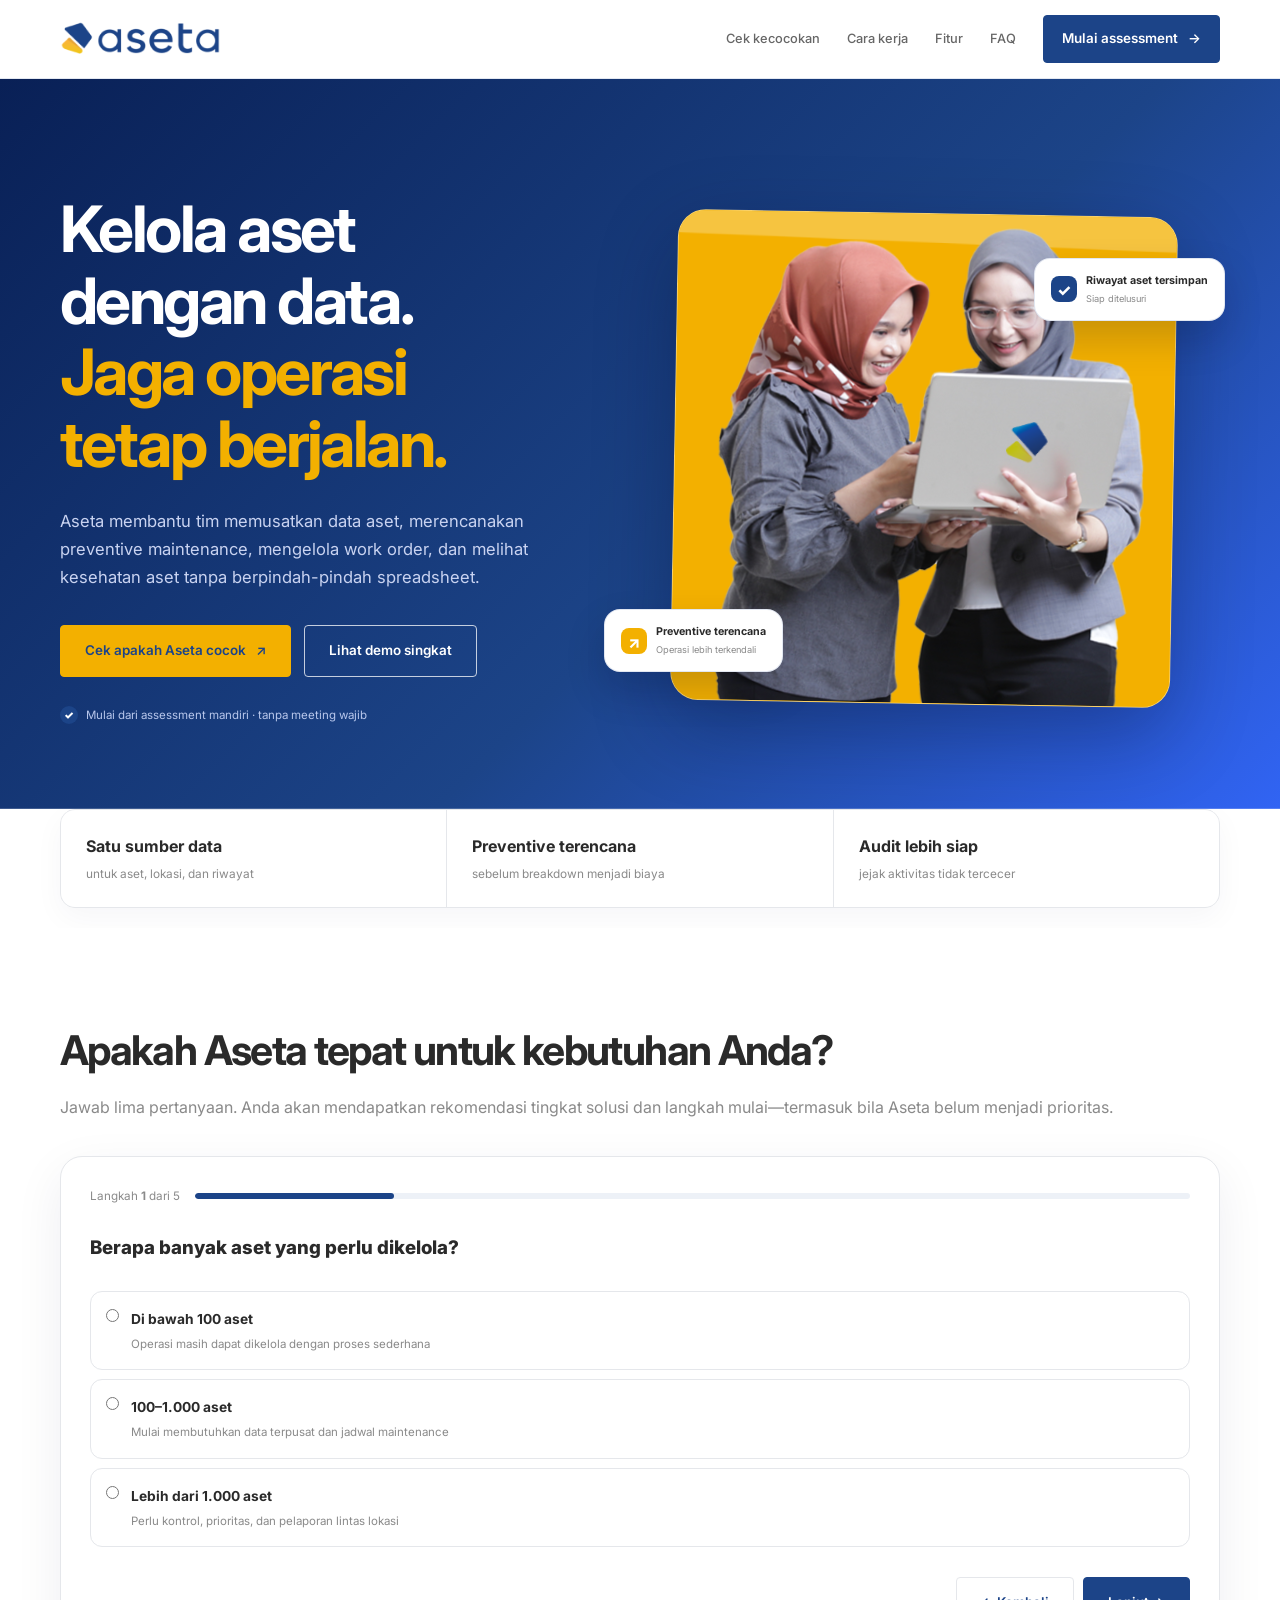
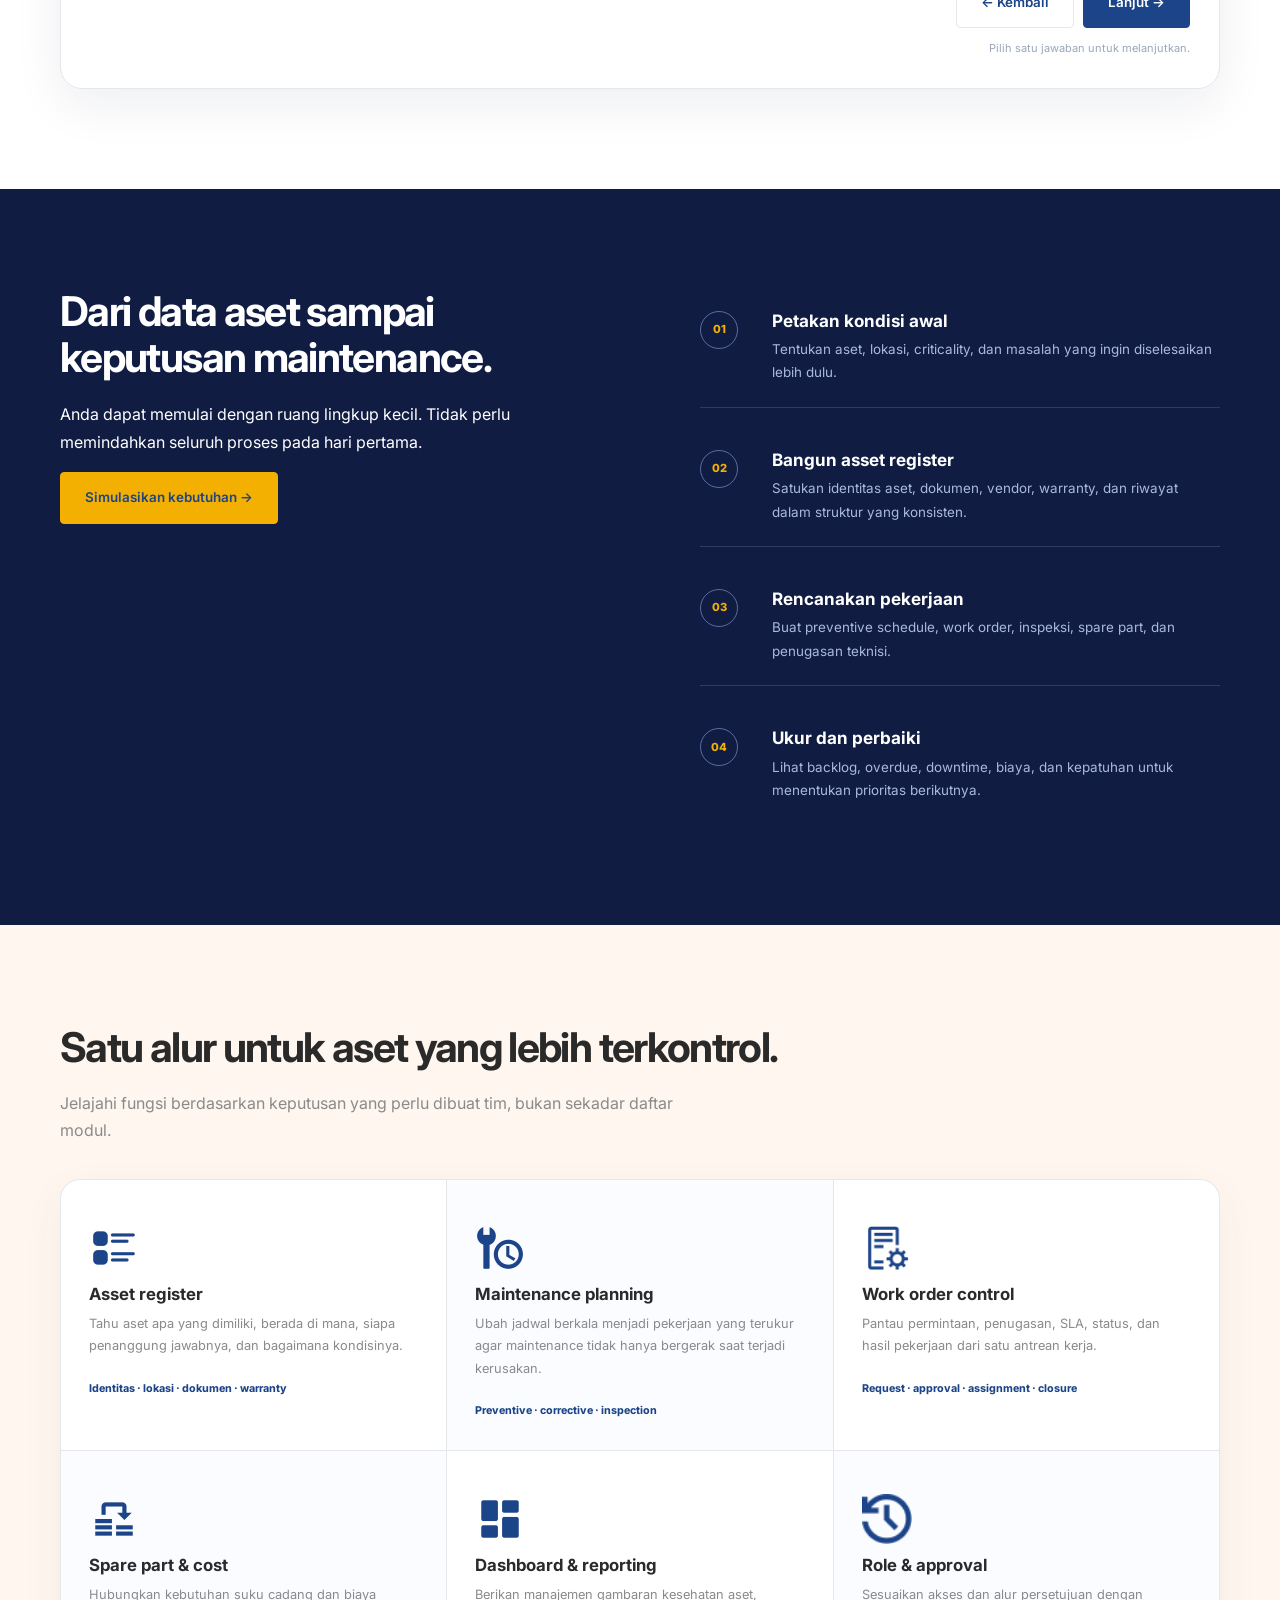
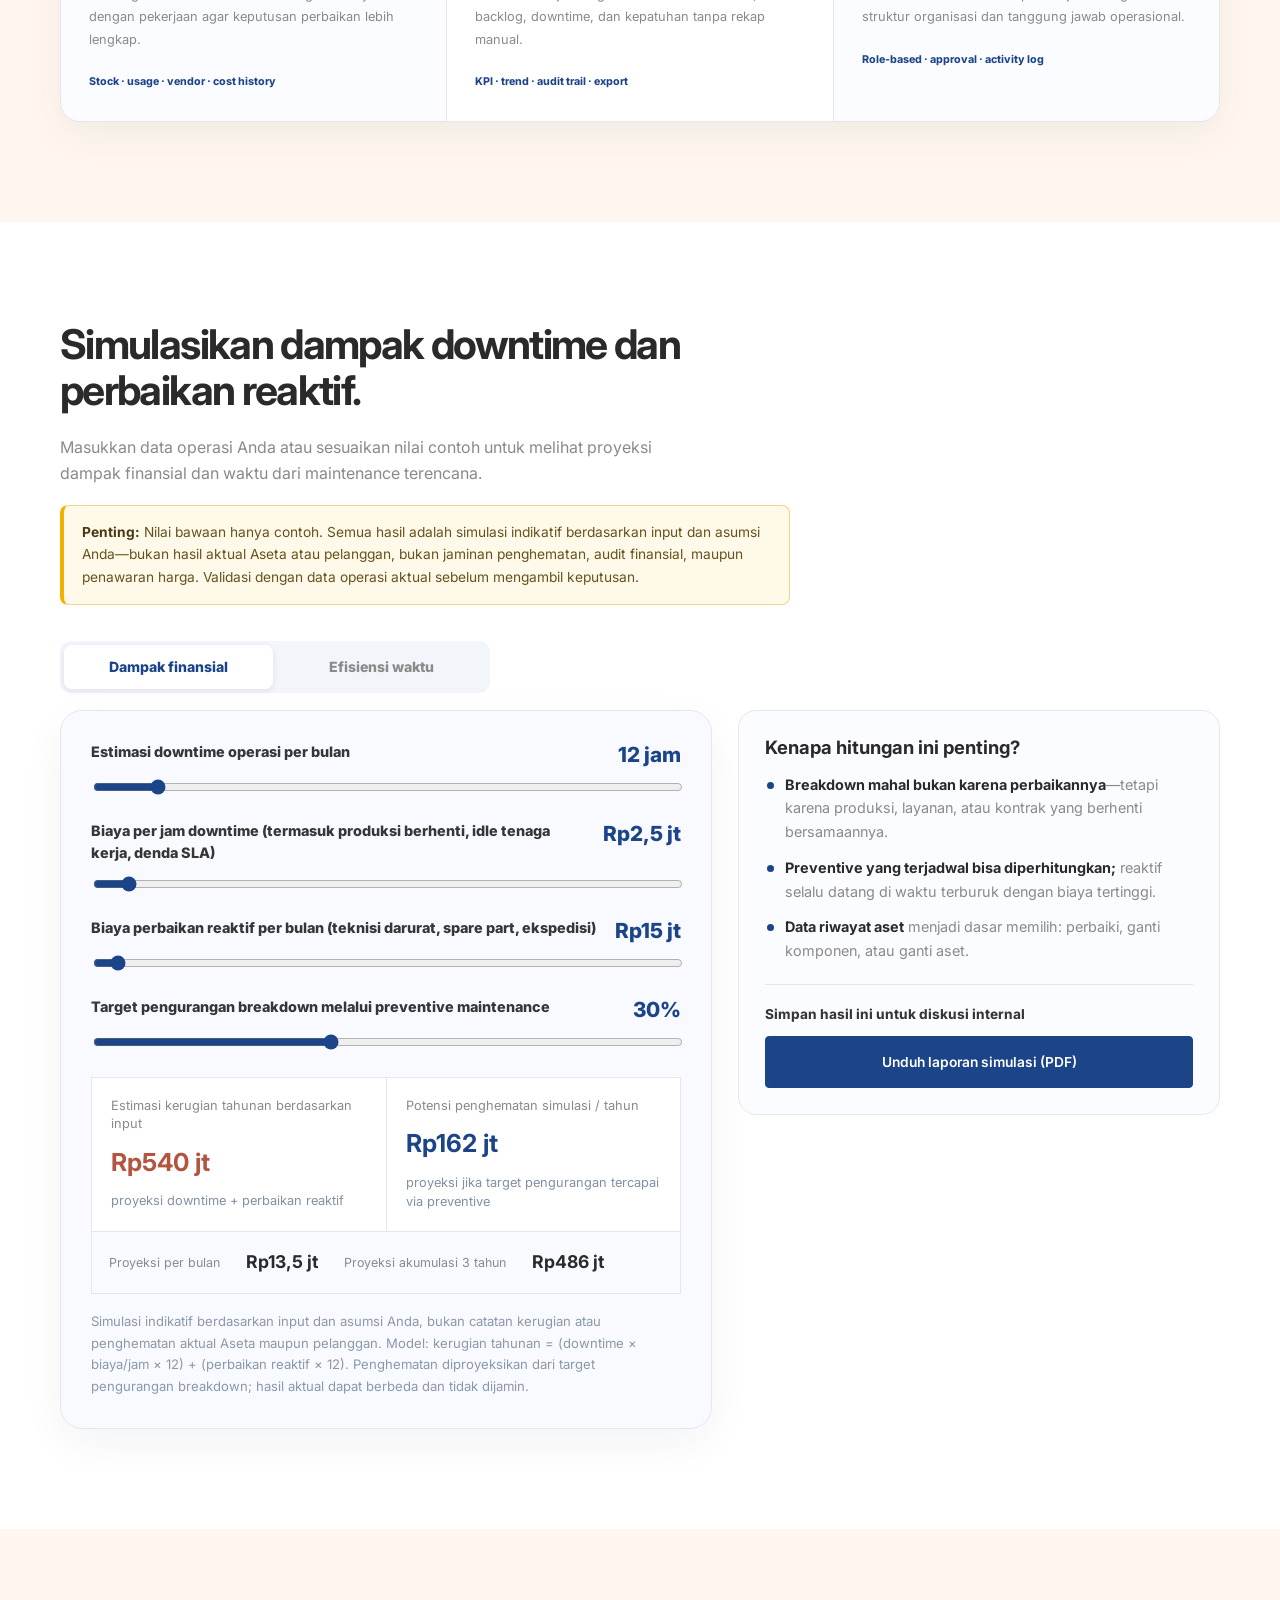
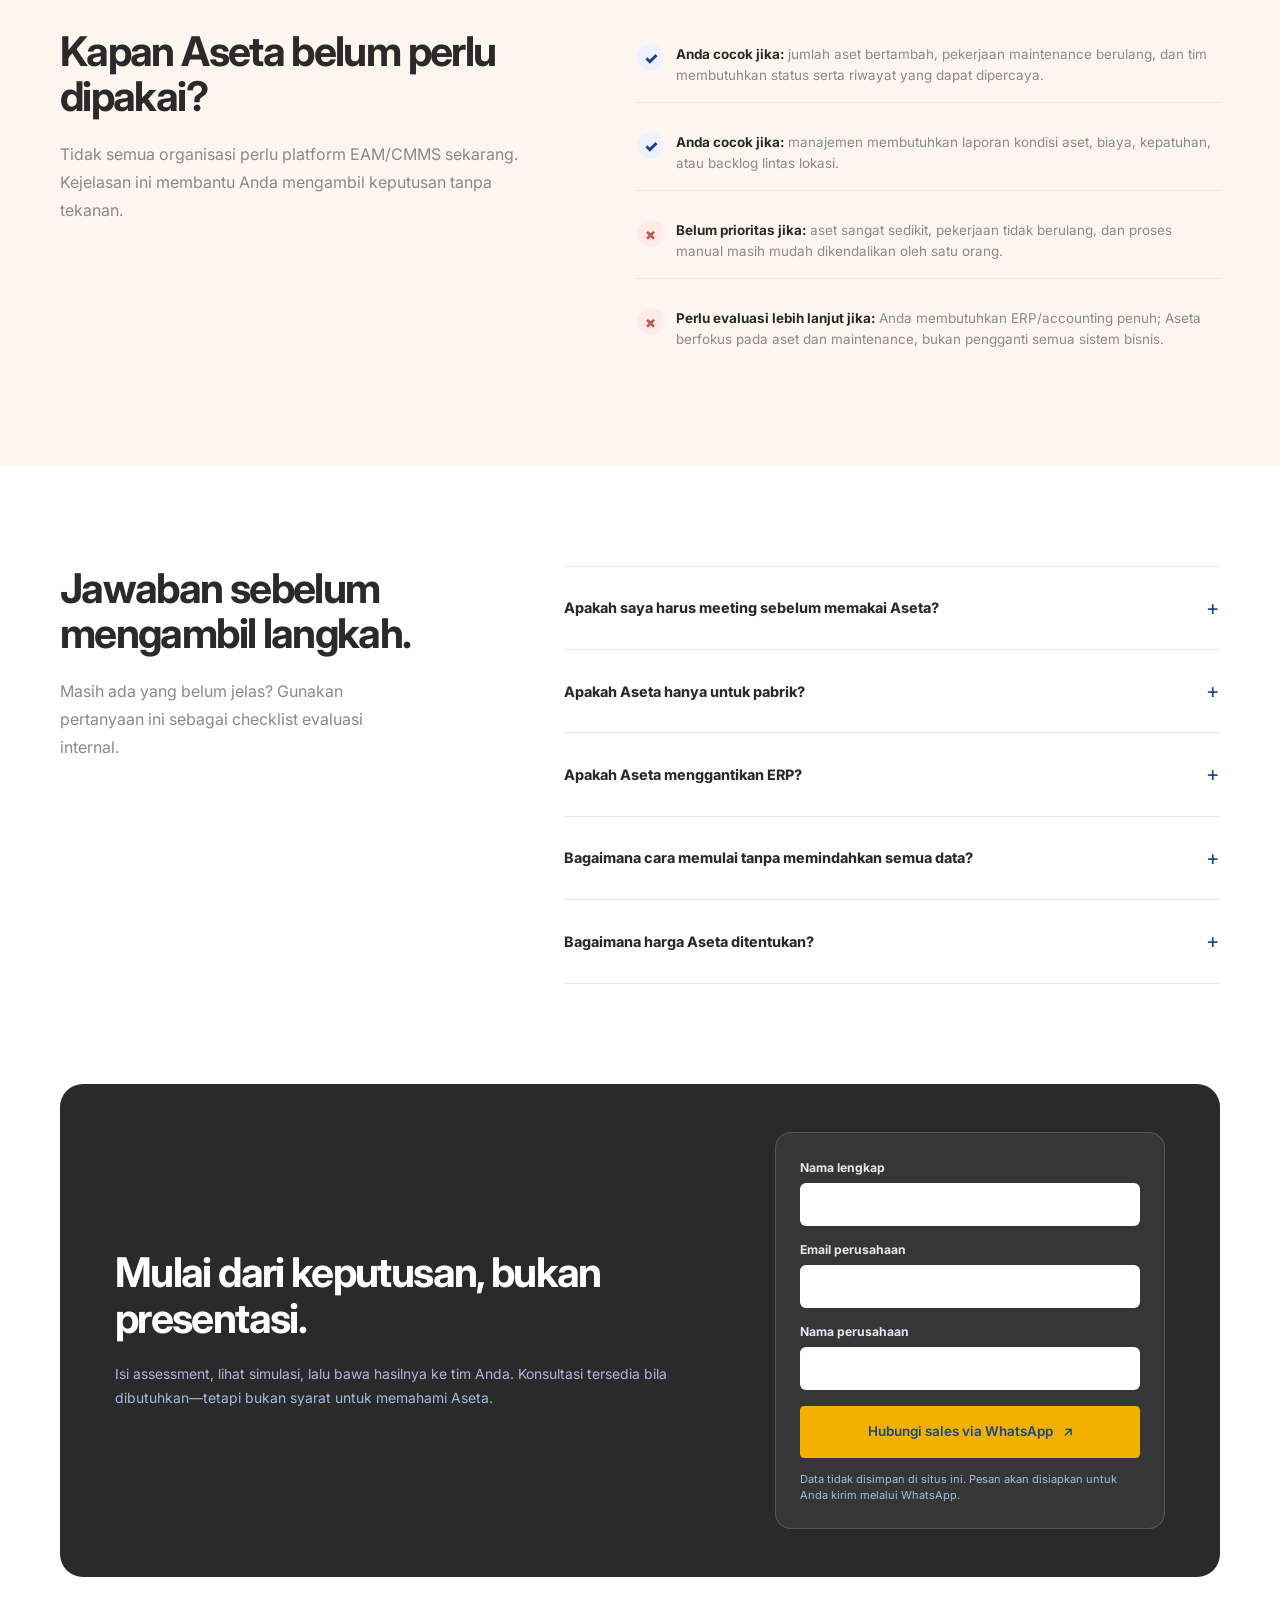
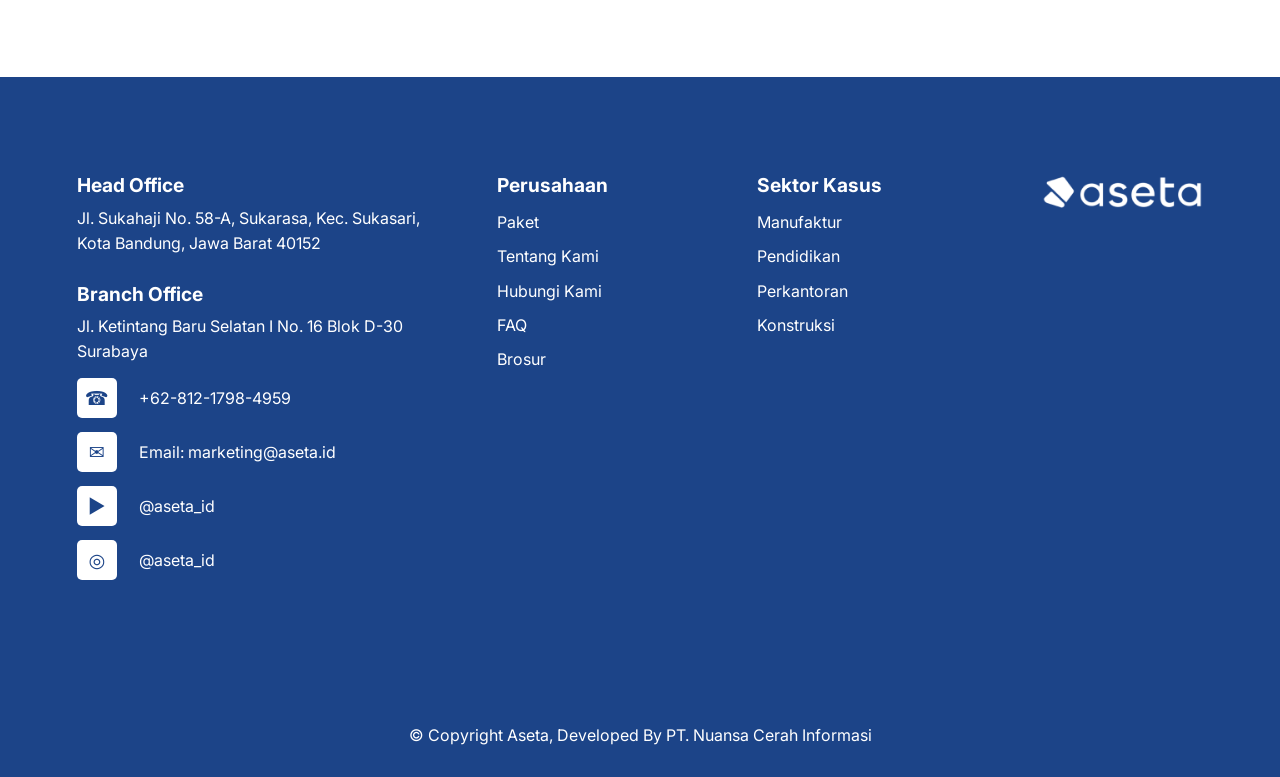
==== commit b5e93b70: "Add WhatsApp sales contact form" ====
--- a/index.html
+++ b/index.html
@@ -39,7 +39,7 @@
 
     <section class="section faq" id="faq"><div class="container faq-grid"><div><h2>Jawaban sebelum mengambil langkah.</h2><p class="muted">Masih ada yang belum jelas? Gunakan pertanyaan ini sebagai checklist evaluasi internal.</p></div><div class="faq-list"><details><summary>Apakah saya harus meeting sebelum memakai Aseta?</summary><p>Tidak untuk memahami kecocokan awal. Anda dapat menyelesaikan assessment dan simulator terlebih dahulu. Untuk konfigurasi, migrasi, integrasi, atau scope enterprise, diskusi teknis tetap dapat dijadwalkan sebagai langkah lanjutan.</p></details><details><summary>Apakah Aseta hanya untuk pabrik?</summary><p>Tidak. Kebutuhannya dapat muncul pada fasilitas, gedung, warehouse, fleet, hospitality, utilitas, dan operasi lain yang memiliki aset serta pekerjaan maintenance berulang.</p></details><details><summary>Apakah Aseta menggantikan ERP?</summary><p>Aseta berfokus pada asset lifecycle dan maintenance management. Integrasi dengan sistem akuntansi atau ERP dapat dievaluasi berdasarkan kebutuhan organisasi.</p></details><details><summary>Bagaimana cara memulai tanpa memindahkan semua data?</summary><p>Mulai dari satu lokasi, satu kategori aset, atau satu alur preventive maintenance. Setelah struktur dan manfaat tervalidasi, cakupan dapat diperluas bertahap.</p></details><details><summary>Bagaimana harga Aseta ditentukan?</summary><p>Investasi biasanya bergantung pada jumlah aset, jumlah user, lokasi, modul, kebutuhan implementasi, dan integrasi. Gunakan assessment untuk menyusun scope awal sebelum meminta penawaran—bukan meeting panjang untuk mengetahui kebutuhan dasar.</p></details></div></div></section>
 
-    <section class="section start-section" id="mulai"><div class="container start-card"><div><h2>Mulai dari keputusan, bukan presentasi.</h2><p>Isi assessment, lihat simulasi, lalu bawa hasilnya ke tim Anda. Konsultasi tersedia bila dibutuhkan—tetapi bukan syarat untuk memahami Aseta.</p></div><div class="start-actions"><a class="button button-primary" href="#cek-cocok">Mulai assessment <span aria-hidden="true">→</span></a><button class="button button-outline" type="button" data-open-demo>Lihat demo lagi</button></div></div></section>
+    <section class="section start-section" id="mulai"><div class="container start-card"><div><h2>Mulai dari keputusan, bukan presentasi.</h2><p>Isi assessment, lihat simulasi, lalu bawa hasilnya ke tim Anda. Konsultasi tersedia bila dibutuhkan—tetapi bukan syarat untuk memahami Aseta.</p></div><form class="start-form" id="sales-contact-form"><label for="sales-name">Nama lengkap<input id="sales-name" name="name" type="text" autocomplete="name" required></label><label for="sales-email">Email perusahaan<input id="sales-email" name="email" type="email" autocomplete="email" required></label><label for="sales-company">Nama perusahaan<input id="sales-company" name="company" type="text" autocomplete="organization" required></label><button class="button button-primary" type="submit">Hubungi sales via WhatsApp <span aria-hidden="true">↗</span></button><p class="form-privacy">Data tidak disimpan di situs ini. Pesan akan disiapkan untuk Anda kirim melalui WhatsApp.</p></form></div></section>
   </main>
 
   <footer class="site-footer"><div class="footer-grid"><div class="footer-contact"><section class="footer-office"><h2>Head Office</h2><p>Jl. Sukahaji No. 58-A, Sukarasa, Kec. Sukasari, Kota Bandung, Jawa Barat 40152</p></section><section class="footer-office"><h2>Branch Office</h2><p>Jl. Ketintang Baru Selatan I No. 16 Blok D-30 Surabaya</p></section><a class="footer-contact-link" href="https://wa.me/6281217984959"><span aria-hidden="true">☎</span>+62-812-1798-4959</a><a class="footer-contact-link" href="mailto:marketing@aseta.id"><span aria-hidden="true">✉</span>Email: marketing@aseta.id</a><a class="footer-contact-link" href="https://www.youtube.com/@aseta_id" target="_blank" rel="noopener"><span aria-hidden="true">▶</span>@aseta_id</a><a class="footer-contact-link" href="https://www.instagram.com/aseta_id/" target="_blank" rel="noopener"><span aria-hidden="true">◎</span>@aseta_id</a></div><nav class="footer-nav" aria-label="Perusahaan"><h2>Perusahaan</h2><a href="https://aseta.id/harga.html">Paket</a><a href="https://aseta.id/tentang_kami.html">Tentang Kami</a><a href="https://aseta.id/hubungi_kami.html">Hubungi Kami</a><a href="https://aseta.id/#faq">FAQ</a><a href="https://aseta.id/" target="_blank" rel="noopener">Brosur</a></nav><nav class="footer-nav" aria-label="Sektor Kasus"><h2>Sektor Kasus</h2><a href="https://aseta.id/">Manufaktur</a><a href="https://aseta.id/">Pendidikan</a><a href="https://aseta.id/">Perkantoran</a><a href="https://aseta.id/">Konstruksi</a></nav><a class="footer-brand" href="#top" aria-label="Aseta beranda"><img src="assets/aseta-brand-logo.png" alt="Aseta"></a></div><div class="footer-bottom"><span>© Copyright Aseta, Developed By PT. Nuansa Cerah Informasi</span></div></footer>
--- a/aseta-self-serve.css
+++ b/aseta-self-serve.css
@@ -1,5 +1,5 @@
 @import url('https://fonts.googleapis.com/css?family=Inter:100,200,300,400,500,600,700&display=swap');
-:root{--ink:#2a2a2a;--ink-2:#363636;--muted:#8a8a8a;--line:#e5e7eb;--paper:#fff7ef;--white:#fff;--blue:#1c4488;--blue-dark:#13346c;--lime:#f3b000;--green:#1c4488;--amber:#f3b000;--red:#d96d64;--shadow:0 16px 42px rgba(28,68,136,.12);--radius:4px}*{box-sizing:border-box}html{scroll-behavior:smooth;overflow-x:hidden}body{margin:0;color:var(--ink);background:#fff;font-family:'Inter',ui-sans-serif,system-ui,sans-serif;line-height:1.75;letter-spacing:0;overflow-x:hidden}body.modal-open{overflow:hidden}a{color:inherit;text-decoration:none}button,input{font:inherit}button:focus-visible,a:focus-visible,input:focus-visible,summary:focus-visible{outline:3px solid var(--lime);outline-offset:4px}.container{width:min(1160px,calc(100% - 48px));margin-inline:auto}.section{padding:100px 0}.eyebrow{display:flex;align-items:center;gap:10px;margin:0 0 20px;color:var(--blue);font-size:.72rem;font-weight:700;letter-spacing:.1em;text-transform:uppercase}.eyebrow.light{color:var(--lime)}.eyebrow-dot{width:8px;height:8px;border-radius:50%;background:var(--lime);box-shadow:0 0 0 6px rgba(243,176,0,.14)}h1,h2,h3,p{margin-top:0}h1,h2{letter-spacing:-.04em;line-height:1.12}h1{max-width:640px;margin-bottom:27px;font-size:clamp(2.8rem,5vw,4.7rem);font-weight:700}h2{margin-bottom:20px;font-size:clamp(2rem,3.2vw,2.85rem);font-weight:700}h3{line-height:1.18}em{color:var(--lime);font-style:normal}.muted{color:var(--muted)}.button{display:inline-flex;align-items:center;justify-content:center;gap:10px;border:1px solid transparent;border-radius:4px;padding:13px 24px;font-size:.84rem;font-weight:600;cursor:pointer;transition:transform .2s,box-shadow .2s,background .2s,color .2s}.button:hover{transform:translateY(-2px);box-shadow:0 10px 22px rgba(28,68,136,.16)}.button-primary{color:var(--blue);background:var(--lime);border-color:var(--lime)}.button-primary:hover{background:#ffc52e;border-color:#ffc52e}.button-dark{color:#fff;background:var(--blue);border-color:var(--blue)}.button-dark:hover{background:var(--blue-dark)}.button-light{border-color:var(--line);color:var(--blue);background:#fff}.button-outline{border-color:rgba(255,255,255,.75);color:#fff;background:transparent}.button-outline:hover{background:#fff;color:var(--blue)}.site-header{position:sticky;z-index:20;top:0;border-bottom:1px solid rgba(28,68,136,.12);background:rgba(255,255,255,.96);backdrop-filter:blur(20px)}.nav-wrap{min-height:78px;display:flex;align-items:center;justify-content:space-between}.brand{display:inline-flex;align-items:center}.brand img{display:block;width:auto;height:40px;max-width:165px;object-fit:contain}.main-nav{display:flex;align-items:center;gap:27px;color:#666;font-size:.8rem;font-weight:500}.main-nav a:hover{color:var(--blue)}.main-nav .nav-cta{padding:11px 18px;color:#fff;background:var(--blue);border-color:var(--blue)}.menu-toggle{display:none;border:1px solid var(--line);border-radius:9px;background:#fff;padding:8px 12px;color:var(--ink);font-weight:700}.hero{position:relative;overflow:hidden;padding:105px 0 75px;background:linear-gradient(135deg,#092056 0%,#1c4488 58%,#3164f4 100%);color:#fff}.hero:after{position:absolute;right:0;bottom:0;left:0;height:1px;background:rgba(255,255,255,.18);content:''}.hero-grid{display:grid;grid-template-columns:.9fr 1.1fr;gap:84px;align-items:center}.hero-lead{max-width:575px;margin-bottom:34px;color:#c9d3f1;font-size:1.04rem;line-height:1.7}.hero-actions{display:flex;flex-wrap:wrap;align-items:center;gap:13px}.trust-line{display:flex;align-items:center;gap:8px;margin-top:28px;color:#b8c7ec;font-size:.72rem}.check{display:grid;width:18px;height:18px;place-items:center;border-radius:50%;color:#fff;background:var(--green);font-size:.68rem;font-weight:900}.hero-visual{position:relative;min-height:550px;display:grid;place-items:center}.visual-glow{position:absolute;width:460px;height:460px;border-radius:50%;background:radial-gradient(circle,rgba(128,151,255,.28),transparent 68%)}.hero-photo-frame{position:relative;z-index:1;width:min(100%,500px);overflow:hidden;border:1px solid rgba(255,255,255,.42);border-radius:28px;background:#f3b000;box-shadow:0 28px 80px rgba(3,13,47,.32);transform:rotate(1deg)}.hero-photo-frame img{display:block;width:100%;height:auto;object-fit:cover}.dashboard-card{position:relative;z-index:1;width:min(100%,540px);padding:26px;border:1px solid rgba(255,255,255,.35);border-radius:26px;background:rgba(255,255,255,.97);box-shadow:0 28px 80px rgba(3,13,47,.32);transform:rotate(1.5deg);color:var(--ink)}.dash-top,.dash-title,.chart-head,.chart-axis,.list-head,.asset-row{display:flex;align-items:center;justify-content:space-between}.dash-logo{display:flex;align-items:center;gap:6px;font-size:.9rem;font-weight:800}.mini-mark{display:grid;width:19px;height:19px;place-items:center;border-radius:6px;color:#fff;background:var(--blue);font-size:.7rem}.status-pill{padding:5px 8px;border-radius:50px;color:#1c4488;background:#eef2ff;font-size:.58rem;font-weight:800}.status-pill i{display:inline-block;width:5px;height:5px;margin-right:5px;border-radius:50%;background:var(--green)}.dash-title{margin-top:27px}.muted-label{display:block;margin-bottom:4px;color:#9aadc0;font-size:.55rem;font-weight:800;letter-spacing:.08em}.dash-title strong{font-size:1.02rem}.dash-date{padding:6px 9px;border:1px solid var(--line);border-radius:6px;color:var(--muted);font-size:.6rem}.metrics{display:grid;grid-template-columns:1fr 1fr;gap:12px;margin:19px 0}.metric{display:flex;gap:9px;padding:12px;border:1px solid #edf1f5;border-radius:11px}.metric-icon{display:grid;width:27px;height:27px;place-items:center;border-radius:8px;font-size:1.1rem}.metric-icon.blue{color:var(--blue);background:#eaf0ff}.metric-icon.amber{color:#c78320;background:#fff2dd}.metric small,.asset-row small{display:block;color:#8da1b4;font-size:.6rem}.metric strong{display:inline-block;margin-right:7px;font-size:1.15rem;line-height:1.3}.up{color:var(--green)}.down{color:#e47562}.chart-box{padding:14px 10px 8px;border:1px solid #edf1f5;border-radius:11px}.chart-head{margin-bottom:8px;font-size:.67rem;font-weight:750}.chart-legend{color:#8da1b4;font-size:.58rem;font-weight:500}.chart-legend i{display:inline-block;width:6px;height:6px;margin-right:4px;border-radius:50%;background:var(--blue)}.chart-box svg{display:block;width:100%;height:112px}.grid-line{stroke:#edf1f5;stroke-width:1}.area{fill:rgba(83,109,254,.1)}.line{fill:none;stroke:var(--blue);stroke-linecap:round;stroke-width:2.3}.chart-axis{color:#9aadc0;font-size:.55rem}.asset-list{margin-top:15px}.list-head{margin-bottom:9px;font-size:.7rem;font-weight:750}.list-head a{color:var(--blue);font-size:.58rem}.asset-row{justify-content:flex-start;gap:8px;padding:7px 0;border-top:1px solid #f0f3f6}.asset-row>span:nth-child(2){flex:1}.asset-row strong{display:block;font-size:.64rem}.asset-tag{padding:3px 7px;border-radius:5px;color:#1c4488;background:#eef2ff;font-size:.55rem;font-weight:800}.asset-avatar{display:grid;width:24px;height:24px;place-items:center;border-radius:7px;color:#fff;font-size:.55rem;font-weight:800}.asset-avatar.green{background:#3164f4}.asset-avatar.purple{background:#8970df}.floating-note{position:absolute;z-index:2;display:flex;align-items:center;gap:9px;padding:13px 16px;border:1px solid rgba(223,229,240,.9);border-radius:16px;background:#fff;box-shadow:0 18px 38px rgba(3,13,47,.18);color:var(--ink)}.floating-note>span{display:grid;width:26px;height:26px;place-items:center;border-radius:8px;color:#fff;background:var(--green);font-weight:800}.floating-note b,.floating-note small{display:block}.floating-note b{font-size:.67rem}.floating-note small{color:var(--muted);font-size:.58rem}.note-top{top:74px;right:-5px}.note-bottom{bottom:62px;left:-24px}.note-bottom>span{background:var(--amber)}.proof{padding:0 0 20px;background:#fff}.proof-grid{display:grid;grid-template-columns:repeat(3,1fr);gap:1px;border:1px solid var(--line);border-radius:15px;overflow:hidden;background:var(--line);box-shadow:0 10px 30px rgba(16,31,74,.04)}.proof-grid div{padding:22px 25px;background:#fff}.proof-grid strong,.proof-grid span{display:block}.proof-grid strong{font-size:1rem}.proof-grid span{margin-top:4px;color:var(--muted);font-size:.74rem}.assessment-section{background:#fff}.narrow-heading{max-width:730px;margin-bottom:36px}.narrow-heading>p:not(.eyebrow){max-width:650px;color:var(--muted);line-height:1.65}.assessment-section .narrow-heading{max-width:none}.assessment-section .narrow-heading>p:not(.eyebrow){max-width:none}.assessment-wrap{max-width:none}.assessment-card{padding:29px;border:1px solid var(--line);border-radius:22px;background:#fff;box-shadow:0 16px 50px rgba(16,31,74,.07)}.progress-row{display:flex;align-items:center;gap:15px;margin-bottom:26px;color:var(--muted);font-size:.73rem}.progress-track{flex:1;height:6px;overflow:hidden;border-radius:99px;background:#edf1f7}.progress-track i{display:block;width:20%;height:100%;border-radius:inherit;background:var(--blue);transition:width .25s}.assessment-card fieldset{margin:0;padding:0;border:0}.assessment-card legend{margin-bottom:17px;padding:0;color:var(--ink);font-size:1.17rem;font-weight:800}.choice{display:flex;align-items:flex-start;gap:12px;margin:9px 0;padding:15px;border:1px solid var(--line);border-radius:12px;cursor:pointer;transition:.15s}.choice:hover{border-color:#9db2ee;background:#f8faff}.choice:has(input:checked){border-color:var(--blue);background:#f2f5ff}.choice input{width:auto;margin:2px 0;accent-color:var(--blue)}.choice span{display:block}.choice b{display:block;font-size:.86rem}.choice small{display:block;margin-top:3px;color:var(--muted);font-size:.72rem}.assessment-actions{display:flex;justify-content:flex-end;gap:9px;margin-top:21px}.form-hint{margin:11px 0 0;color:#9aa7ba;font-size:.69rem;text-align:right}.assessment-result{margin-top:16px;padding:27px;border:1px solid #dbe5f4;border-radius:19px;background:#f3f6fc}.result-check{display:grid;width:32px;height:32px;place-items:center;margin-bottom:13px;border-radius:50%;color:#fff;background:var(--green);font-weight:900}.assessment-result h3{margin:0 0 8px;font-size:1.5rem}.assessment-result>p:not(.eyebrow){max-width:670px;color:#536782;line-height:1.65}.recommendation{display:grid;gap:3px;margin:18px 0;padding:14px;border-radius:10px;background:rgba(255,255,255,.7)}.recommendation span,.recommendation small{color:#536782;font-size:.7rem}.recommendation strong{font-size:1.1rem}.result-actions{display:flex;flex-wrap:wrap;gap:9px}.workflow{color:#fff;background:#101c42}.workflow-grid{display:grid;grid-template-columns:1fr 1fr;gap:120px;align-items:start}.workflow h2{max-width:570px}.workflow>div>p:not(.eyebrow){color:#abb9dd}.steps{display:grid;gap:20px}.step{display:grid;grid-template-columns:54px 1fr;gap:18px;padding:22px 0;border-bottom:1px solid rgba(255,255,255,.14)}.step:last-child{border-bottom:0}.step>span{display:grid;width:38px;height:38px;place-items:center;border:1px solid rgba(166,183,255,.5);border-radius:50%;color:var(--lime);font-size:.7rem;font-weight:800}.step h3{margin-bottom:7px;font-size:1.07rem}.step p{margin:0;color:#abb9dd;font-size:.84rem}.features-section{background:#fff7ef}.feature-grid{display:grid;grid-template-columns:repeat(3,1fr);gap:1px;border:1px solid var(--line);border-radius:20px;overflow:hidden;background:var(--line);box-shadow:0 14px 42px rgba(16,31,74,.06)}.feature-grid article{min-height:220px;padding:28px;background:#fff}.feature-grid article:nth-child(2n){background:#fbfcff}.feature-number{display:block;color:var(--blue);font-size:.68rem;font-weight:700;letter-spacing:.1em}.feature-icon{display:block;width:50px;height:50px;margin:15px 0 12px;object-fit:contain}.feature-grid h3{margin:0 0 8px;font-size:1.05rem}.feature-grid p{margin:0 0 14px;color:var(--muted);font-size:.8rem}.feature-link{color:var(--blue);font-size:.67rem;font-weight:750}.simulator{background:#fff}.simulator-grid{display:grid;grid-template-columns:.9fr 1.1fr;gap:100px;align-items:start}.simulator-grid>div>p:not(.eyebrow){max-width:470px;color:var(--muted)}.simulator-disclosure{margin-top:18px;padding:15px 18px;border:1px solid #f0d48a;border-left:4px solid var(--amber);border-radius:8px;background:#fff9e9;color:#66521d;font-size:.86rem;line-height:1.65}.simulator-disclosure strong{color:#493a14}.simulator-points{display:grid;gap:11px;margin-top:25px;color:var(--ink-2);font-size:.92rem;font-weight:700}.simulator-points span:before{content:'';display:inline-block;width:7px;height:7px;margin:0 10px 1px 1px;border-radius:50%;background:var(--green)}.simulator-tabs{display:flex;gap:5px;max-width:430px;margin:0 0 17px;padding:4px;border-radius:11px;background:#f2f5fa}.simulator-tabs button{flex:1;min-height:44px;padding:9px 14px;border:0;border-radius:8px;background:transparent;color:var(--muted);font-size:.88rem;font-weight:800;cursor:pointer}.simulator-tabs button.active{background:#fff;color:var(--blue);box-shadow:0 2px 6px rgba(20,42,80,.09)}.calc-panel[hidden]{display:none}.calc-grid{display:grid;grid-template-columns:1.15fr .85fr;gap:26px;align-items:start}.calc-grid.single{grid-template-columns:1fr}.calculator{padding:30px;border:1px solid var(--line);border-radius:22px;background:#f8faff;box-shadow:0 14px 42px rgba(16,31,74,.05)}.calculator label{display:grid;grid-template-columns:minmax(0,1fr) auto;gap:9px 16px;margin-bottom:23px;color:var(--ink-2);font-size:.9rem;font-weight:800;line-height:1.55}.calculator output{grid-column:2;grid-row:1;align-self:start;margin:0;color:var(--blue);font-size:1.3rem;font-weight:800;line-height:1.3;text-align:right;white-space:nowrap}.calculator input{grid-column:1/-1;width:100%;accent-color:var(--blue)}.calc-result{display:grid;grid-template-columns:1fr 1fr;gap:1px;margin-top:25px;border:1px solid var(--line);background:var(--line)}.calc-result div{padding:19px;background:#fff}.calc-result small,.calc-result strong,.calc-result span{display:block}.calc-result small{color:var(--muted);font-size:.8rem;line-height:1.45}.calc-result strong{margin:7px 0;color:var(--ink);font-size:1.55rem}.calc-result span{color:#8290a5;font-size:.8rem;line-height:1.55}.financial-result{grid-template-columns:1fr 1fr}.financial-result .loss strong{color:#b3543f}.financial-result .saving strong{color:#1c4488}.financial-result .mini{grid-column:1/-1;display:flex;flex-wrap:wrap;align-items:center;gap:6px 26px;padding:15px 17px;background:#f8faff}.financial-result .mini small{font-size:.78rem}.financial-result .mini b{color:var(--ink);font-size:1.1rem}.calc-note{margin:17px 0 0;color:#8b98aa;font-size:.82rem;line-height:1.65}.calc-context{padding:26px;border:1px solid var(--line);border-radius:18px;background:#fbfcff}.calc-context h3{margin-bottom:14px;font-size:1.15rem}.calc-context ul{display:grid;gap:12px;margin:0;padding:0 0 0 2px;list-style:none;color:var(--muted);font-size:.9rem;line-height:1.65}.calc-context li{padding-left:18px;position:relative}.calc-context li:before{content:'';position:absolute;top:9px;left:0;width:7px;height:7px;border-radius:50%;background:var(--blue)}.calc-context b{color:var(--ink)}.calc-cta{display:grid;gap:9px;margin-top:21px;padding-top:18px;border-top:1px solid var(--line)}.calc-cta>span:first-child{color:var(--ink-2);font-size:.85rem;font-weight:750}.calc-cta .button{width:100%;min-height:46px;font-size:.86rem}.download-status{color:#1c4488;font-size:.8rem;font-weight:750;text-align:center}.calc-cta .button:disabled{cursor:wait;opacity:.75}.fit-section{background:var(--paper)}.fit-grid{display:grid;grid-template-columns:.9fr 1.1fr;gap:100px;align-items:start}.fit-grid>div>p:not(.eyebrow){max-width:460px}.fit-list{display:grid;gap:14px}.fit-list>div{display:flex;align-items:flex-start;gap:12px;padding:15px 0;border-bottom:1px solid var(--line)}.fit-list>div:last-child{border-bottom:0}.fit-list p{margin:0;color:var(--muted);font-size:.84rem;line-height:1.6}.fit-list b{color:var(--ink)}.fit-icon{display:grid;flex:none;width:27px;height:27px;place-items:center;border-radius:50%;font-weight:900}.fit-icon.yes{color:#1c4488;background:#eef2ff}.fit-icon.no{color:#bd6158;background:#ffeae7}.faq{background:#fff}.faq-grid{display:grid;grid-template-columns:.75fr 1.25fr;gap:110px}.faq-grid>div>p:not(.eyebrow){max-width:350px}.faq-list{border-top:1px solid var(--line)}details{border-bottom:1px solid var(--line)}summary{display:flex;align-items:center;justify-content:space-between;gap:20px;padding:23px 0;cursor:pointer;font-size:.9rem;font-weight:750;list-style:none}summary::-webkit-details-marker{display:none}summary:after{content:'+';color:var(--blue);font-size:1.3rem;font-weight:400}details[open] summary:after{content:'−'}details p{max-width:630px;padding:0 38px 21px 0;margin:0;color:var(--muted);font-size:.82rem;line-height:1.65}.start-section{padding-top:0;background:#fff}.start-card{display:flex;align-items:center;justify-content:space-between;gap:40px;padding:48px 55px;border-radius:23px;background:var(--ink);color:#fff}.start-card h2{max-width:560px}.start-card p:not(.eyebrow){max-width:580px;margin:0;color:#abb9dd;font-size:.87rem}.start-actions{display:flex;flex:none;flex-direction:column;gap:10px}.site-footer{display:flex;min-height:700px;flex-direction:column;justify-content:space-between;padding:96px max(6vw,32px) 28px;background:#1c4488;color:#fff}.footer-grid{display:grid;grid-template-columns:1.45fr .8fr .9fr .65fr;gap:clamp(30px,5vw,88px);align-items:start;width:100%;max-width:1700px;margin:0 auto}.footer-contact{display:grid;gap:14px}.footer-office h2,.footer-nav h2{margin:0 0 8px;color:#fff;font-size:clamp(1.2rem,1.4vw,1.4rem);font-weight:700;letter-spacing:0;line-height:1.3}.footer-office p{margin:0;color:#fff;font-size:clamp(1rem,1.2vw,1.2rem);line-height:1.55}.footer-office+.footer-office{margin-top:12px}.footer-contact-link{display:flex;align-items:center;gap:22px;color:#fff;font-size:clamp(1rem,1.2vw,1.2rem);line-height:1.5}.footer-contact-link>span{display:grid;width:40px;height:40px;flex:none;place-items:center;border-radius:5px;background:#fff;color:#1c4488;font-size:1.2rem}.footer-contact-link:hover,.footer-nav a:hover{color:#f3b000}.footer-nav{display:grid;align-content:start;gap:12px}.footer-nav h2{margin-bottom:1px}.footer-nav a{color:#fff;font-size:clamp(1rem,1.2vw,1.2rem);line-height:1.4}.footer-brand{display:flex;justify-content:flex-end;align-items:flex-start}.footer-brand img{display:block;width:auto;height:40px;max-width:165px;filter:brightness(0) invert(1)}.footer-bottom{display:flex;justify-content:center;margin:0 auto;padding:0;border:0;color:#fff;font-size:clamp(1rem,1.2vw,1.2rem);text-align:center}.footer-bottom span{display:block}.modal-backdrop{position:fixed;z-index:40;inset:0;display:grid;place-items:center;padding:20px;background:rgba(7,17,44,.65)}.modal-backdrop[hidden]{display:none}.demo-modal{position:relative;width:min(700px,100%);max-height:90vh;overflow:auto;padding:31px;border-radius:23px;background:#fff;box-shadow:0 30px 90px rgba(4,13,43,.32)}.demo-app{width:min(880px,100%);padding:0;overflow:hidden}.demo-window-bar{display:flex;align-items:center;gap:12px;height:52px;padding:0 20px;border-bottom:1px solid var(--line);background:#fbfcff}.demo-dots{display:flex;gap:5px}.demo-dots i{width:8px;height:8px;border-radius:50%;background:#d5dcea}.demo-dots i:first-child{background:#efb1a8}.demo-dots i:nth-child(2){background:#f4d99b}.demo-dots i:last-child{background:#9db2ee}.demo-window-bar b{font-size:.78rem}.demo-badge{margin-left:auto;padding:4px 9px;border-radius:99px;background:#eef2ff;color:#1c4488;font-size:.56rem;font-weight:800;letter-spacing:.06em}.demo-shell{display:grid;grid-template-columns:168px 1fr;min-height:430px}.demo-side{display:grid;gap:4px;align-content:start;padding:14px 10px;border-right:1px solid var(--line);background:#f7f9fc}.demo-side button{display:flex;align-items:center;min-height:38px;padding:8px 11px;border:0;border-radius:8px;background:transparent;color:var(--muted);font-size:.73rem;font-weight:750;text-align:left;cursor:pointer}.demo-side button:hover{background:#eef2f8;color:var(--ink)}.demo-side button.active{background:var(--ink);color:#fff}.demo-body{min-width:0;padding:19px 21px 24px;background:#fff;overflow:auto}.dd-kpis{display:grid;grid-template-columns:repeat(3,1fr);gap:9px;margin-bottom:15px}.dd-kpi{padding:13px;border:1px solid var(--line);border-radius:11px}.dd-kpi small,.dd-kpi em,.dd-list-head span,.dd-wo small,.dd-pm small,.dd-detail small,.dd-asset small{display:block;color:#8a97ab;font-size:.62rem;font-style:normal}.dd-kpi strong{display:block;margin:5px 0 3px;font-size:1.5rem;line-height:1}.dd-kpi strong.ok{color:#1c4488}.dd-kpi strong.warn{color:#c26a3a}.dd-callout{margin-top:14px;padding:11px 13px;border-radius:9px;background:#eef2ff;color:#536782;font-size:.71rem;line-height:1.55}.dd-callout b{color:var(--ink)}.dd-list-head{display:flex;align-items:baseline;justify-content:space-between;gap:10px;margin:2px 0 9px;color:var(--ink);font-size:.74rem;font-weight:800}.dd-list-head span{font-weight:500}.dd-row{display:flex;align-items:center;gap:9px;padding:9px 0;border-top:1px solid #f0f3f6;font-size:.71rem}.dd-row strong{display:block;color:var(--ink);font-size:.71rem}.dd-empty{padding:18px;color:#8a97ab;font-size:.72rem;text-align:center}.status-dot{flex:none;width:9px;height:9px;border-radius:50%}.status-dot.red{background:var(--red)}.status-dot.amber{background:var(--amber)}.status-dot.green{background:var(--green)}.dd-asset{display:flex;width:100%;align-items:center;gap:11px;margin-bottom:7px;padding:11px 12px;border:1px solid var(--line);border-radius:11px;background:#fff;cursor:pointer;text-align:left;transition:.15s}.dd-asset:hover{border-color:#9db2ee;background:#f8faff}.dd-asset-ava{display:grid;flex:none;width:34px;height:34px;place-items:center;border-radius:9px;color:#fff;font-size:.72rem;font-weight:800}.dd-asset-ava.good{background:#3164f4}.dd-asset-ava.bad{background:#d98a64}.dd-asset>div{flex:1;min-width:0}.dd-asset strong{display:block;color:var(--ink);font-size:.75rem}.dd-asset .chev{color:#a8b4c6}.dd-wo{margin-bottom:9px;padding:13px;border:1px solid var(--line);border-radius:11px}.dd-wo.done{opacity:.62;background:#f8fafc}.dd-wo-top{display:flex;align-items:center;gap:9px}.dd-wo-top>div{flex:1;min-width:0}.dd-wo-top strong{display:block;color:var(--ink);font-size:.73rem}.dd-wo-top>b{color:var(--amber);font-size:.63rem}.dd-wo.done .dd-wo-top b{color:#1c4488}.dd-wo p{margin:8px 0 0;color:var(--muted);font-size:.68rem}.dd-wo-actions{display:flex;flex-wrap:wrap;gap:6px;margin-top:10px}.dd-chip{min-height:28px;padding:4px 11px;border:1px solid var(--line);border-radius:99px;background:#fff;color:var(--ink-2);font-size:.63rem;font-weight:750;cursor:pointer}.dd-chip:hover{border-color:#9db2ee;background:#f4f7ff}.dd-chip.primary{border-color:var(--blue);background:var(--blue);color:#fff}.dd-chip.primary:hover{background:var(--blue-dark)}.dd-pm{display:flex;align-items:center;justify-content:space-between;gap:11px;padding:11px 0;border-top:1px solid #f0f3f6}.dd-pm strong{display:block;color:var(--ink);font-size:.73rem}.dd-pm .pm-ok{padding:4px 9px;border-radius:99px;background:#eef2ff;color:#1c4488;font-size:.6rem;font-weight:800}.dd-back{margin-bottom:13px;min-height:0;padding:0;border:0;background:transparent;color:var(--blue);font-size:.7rem;font-weight:800;cursor:pointer}.dd-detail-head{display:flex;align-items:flex-start;justify-content:space-between;gap:12px}.dd-detail-head strong{display:block;color:var(--ink);font-size:.92rem}.dd-detail-head small{margin-top:3px}.dd-cond{flex:none;padding:5px 10px;border-radius:99px;font-size:.62rem;font-weight:800}.dd-cond.good{background:#eef2ff;color:#1c4488}.dd-cond.bad{background:#fdeee9;color:#c05a38}.dd-cond-bar{height:9px;margin:11px 0 17px;border-radius:99px;background:#edf1f7;overflow:hidden}.dd-cond-bar i{display:block;height:100%;border-radius:inherit;background:var(--blue)}.dd-sub{margin:0 0 7px;color:var(--ink);font-size:.7rem;font-weight:800}.dd-hist-dot{flex:none;width:6px;height:6px;margin:0 2px;border-radius:50%;background:#b8c4d6}.dd-detail .dd-row small{font-size:.67rem;color:var(--ink-2)}.modal-close{position:absolute;top:17px;right:18px;display:grid;width:31px;height:31px;place-items:center;border:0;border-radius:50%;background:#f0f3f8;color:#738199;font-size:1.25rem;cursor:pointer}.demo-modal h2{margin-bottom:9px;font-size:1.8rem}.demo-modal>p:not(.eyebrow){font-size:.81rem}.demo-tabs{display:flex;gap:5px;margin:25px 0 14px;padding:4px;border-radius:9px;background:#f2f5fa}.demo-tabs button{flex:1;min-height:37px;padding:7px;border:0;border-radius:6px;background:transparent;color:var(--muted);font-size:.72rem;font-weight:750;cursor:pointer}.demo-tabs button.active{background:#fff;color:var(--blue);box-shadow:0 2px 5px rgba(20,42,80,.08)}.demo-panel{min-height:205px;padding:19px;border:1px solid var(--line);border-radius:12px;background:#fbfcff}.demo-kpi{display:grid;grid-template-columns:auto 1fr;align-items:center;column-gap:13px;margin-bottom:20px}.demo-kpi strong{grid-row:span 2;color:var(--blue);font-size:2.5rem;line-height:1}.demo-kpi span{font-size:.86rem;font-weight:800}.demo-kpi b{color:var(--green);font-size:.7rem}.demo-bar{display:flex;align-items:center;gap:12px}.demo-bar>span{flex:1;height:11px;overflow:hidden;border-radius:99px;background:#edf1f7}.demo-bar i{display:block;height:100%;border-radius:inherit;background:var(--blue)}.demo-bar>b{color:var(--blue);font-size:.82rem}.demo-callout{margin:20px 0 0;padding:12px;border-radius:8px;background:#eef2ff;color:#536782;font-size:.73rem;line-height:1.55}.workorder-row{display:flex;align-items:center;gap:11px;padding:13px 0;border-bottom:1px solid #e8edf4}.workorder-row:last-of-type{border:0}.workorder-row>div{flex:1}.workorder-row strong,.workorder-row small{display:block}.workorder-row strong{font-size:.75rem}.workorder-row small{margin-top:3px;color:var(--muted);font-size:.67rem}.workorder-row>b{color:var(--amber);font-size:.67rem}.status-dot{width:9px;height:9px;border-radius:50%}.status-dot.red{background:var(--red)}.status-dot.amber{background:var(--amber)}.maintenance-grid{display:grid;grid-template-columns:repeat(3,1fr);gap:10px}.maintenance-grid div{padding:15px;border-radius:9px;background:#fff}.maintenance-grid small,.maintenance-grid strong{display:block}.maintenance-grid small{color:var(--muted);font-size:.67rem}.maintenance-grid strong{margin-top:6px;font-size:1.45rem}.maintenance-grid .danger{color:var(--red)}.modal-footer{display:flex;align-items:center;justify-content:space-between;gap:12px;margin-top:21px;padding-top:17px;border-top:1px solid var(--line);color:var(--muted);font-size:.73rem}.modal-footer .button{min-height:38px;padding:8px 13px;font-size:.72rem}@media(max-width:900px){.container{width:min(100% - 40px,720px)}.hero-grid,.workflow-grid,.simulator-grid,.fit-grid,.faq-grid{grid-template-columns:1fr;gap:55px}.hero-grid{display:block;min-width:0}.hero-copy{width:100%;max-width:680px;min-width:0}.hero-visual{min-height:510px;min-width:0;margin-top:25px}.feature-grid{grid-template-columns:repeat(2,1fr)}.calc-grid{grid-template-columns:1fr}.start-card{align-items:flex-start;flex-direction:column}.start-actions{flex-direction:row}.site-footer{min-height:620px;padding:72px 28px 24px}.footer-grid{grid-template-columns:1.2fr .9fr .9fr .45fr;gap:22px}.footer-contact{gap:12px}.footer-contact-link{gap:12px;font-size:.9rem}.footer-nav{gap:10px}.footer-nav a,.footer-office p{font-size:.9rem}.footer-contact-link>span{width:32px;height:32px}.footer-brand img{height:32px}.footer-bottom{font-size:.9rem}}@media(max-width:650px){.container{width:min(100% - 32px,520px)}.section{padding:75px 0}.nav-wrap{min-height:72px}.hero-grid>*{min-width:0}.hero-copy{min-width:0}.hero h1{width:100%;max-width:100%;font-size:clamp(2rem,9vw,4.5rem);overflow-wrap:anywhere;word-break:normal}.main-nav{position:absolute;top:72px;right:16px;left:16px;display:none;align-items:stretch;flex-direction:column;gap:0;padding:8px;border:1px solid var(--line);border-radius:var(--radius);background:#fff;box-shadow:var(--shadow)}.main-nav.open{display:flex}.main-nav a{padding:12px}.main-nav .nav-cta{margin-top:5px;text-align:center;border-radius:12px}.menu-toggle{display:block}.hero{padding:75px 0 54px}.hero h1{width:100%;max-width:100%;font-size:clamp(2rem,9vw,4.5rem);overflow-wrap:anywhere;word-break:normal}.hero-lead{font-size:.96rem}.hero-actions{align-items:stretch;flex-direction:column}.hero-actions .button{width:100%}.hero-visual{min-height:425px;margin-top:7px}.hero-photo-frame{width:min(100%,390px);border-radius:22px;transform:none}.dashboard-card{padding:16px;transform:none}.note-top{top:15px;right:-7px;transform:scale(.86)}.note-bottom{bottom:12px;left:-7px;transform:scale(.86)}.metrics{gap:6px}.metric{padding:8px}.metric strong{font-size:1rem}.proof{padding-bottom:15px}.proof-grid{grid-template-columns:1fr}.proof-grid div{padding:16px 18px}.narrow-heading{margin-bottom:25px}.assessment-card{padding:19px}.assessment-actions{justify-content:stretch}.assessment-actions button{flex:1}.result-actions{flex-direction:column}.result-actions .button{width:100%}.workflow h2{font-size:2.35rem}.feature-grid{grid-template-columns:1fr}.simulator-tabs{flex-direction:column}.calculator{padding:21px}.calc-result{grid-template-columns:1fr}.financial-result{grid-template-columns:1fr}.financial-result .mini{flex-direction:column;align-items:flex-start;gap:6px}.fit-grid{gap:35px}.faq-grid{gap:30px}.start-card{padding:36px 24px}.start-actions{align-items:stretch;flex-direction:column;width:100%}.start-actions .button{width:100%}.site-footer{min-height:0;padding:42px 20px 24px}.footer-grid{grid-template-columns:1fr 1fr;gap:30px 22px}.footer-contact{grid-column:1/-1;gap:14px}.footer-nav{gap:11px}.footer-brand{grid-column:1/-1;grid-row:1;justify-content:flex-start}.footer-brand img{height:36px}.footer-office+.footer-office{margin-top:14px}.footer-bottom{margin-top:32px;font-size:.8rem}.demo-modal{padding:25px 17px}.demo-tabs{display:grid;grid-template-columns:1fr}.demo-app{padding:0}.demo-shell{grid-template-columns:1fr}.demo-side{flex-direction:row;display:flex;overflow-x:auto;border-right:0;border-bottom:1px solid var(--line);padding:9px}.demo-side button{flex:none;white-space:nowrap}.dd-kpis{grid-template-columns:1fr}.dd-wo-top{align-items:flex-start;flex-direction:column;gap:5px}.dd-pm{align-items:flex-start;flex-direction:column;gap:8px}.dd-detail-head{flex-direction:column}.modal-footer{align-items:stretch;flex-direction:column}.modal-footer .button{width:100%}}@media(prefers-reduced-motion:reduce){html{scroll-behavior:auto}.button{transition:none}.button:hover{transform:none}}
+:root{--ink:#2a2a2a;--ink-2:#363636;--muted:#8a8a8a;--line:#e5e7eb;--paper:#fff7ef;--white:#fff;--blue:#1c4488;--blue-dark:#13346c;--lime:#f3b000;--green:#1c4488;--amber:#f3b000;--red:#d96d64;--shadow:0 16px 42px rgba(28,68,136,.12);--radius:4px}*{box-sizing:border-box}html{scroll-behavior:smooth;overflow-x:hidden}body{margin:0;color:var(--ink);background:#fff;font-family:'Inter',ui-sans-serif,system-ui,sans-serif;line-height:1.75;letter-spacing:0;overflow-x:hidden}body.modal-open{overflow:hidden}a{color:inherit;text-decoration:none}button,input{font:inherit}button:focus-visible,a:focus-visible,input:focus-visible,summary:focus-visible{outline:3px solid var(--lime);outline-offset:4px}.container{width:min(1160px,calc(100% - 48px));margin-inline:auto}.section{padding:100px 0}.eyebrow{display:flex;align-items:center;gap:10px;margin:0 0 20px;color:var(--blue);font-size:.72rem;font-weight:700;letter-spacing:.1em;text-transform:uppercase}.eyebrow.light{color:var(--lime)}.eyebrow-dot{width:8px;height:8px;border-radius:50%;background:var(--lime);box-shadow:0 0 0 6px rgba(243,176,0,.14)}h1,h2,h3,p{margin-top:0}h1,h2{letter-spacing:-.04em;line-height:1.12}h1{max-width:640px;margin-bottom:27px;font-size:clamp(2.8rem,5vw,4.7rem);font-weight:700}h2{margin-bottom:20px;font-size:clamp(2rem,3.2vw,2.85rem);font-weight:700}h3{line-height:1.18}em{color:var(--lime);font-style:normal}.muted{color:var(--muted)}.button{display:inline-flex;align-items:center;justify-content:center;gap:10px;border:1px solid transparent;border-radius:4px;padding:13px 24px;font-size:.84rem;font-weight:600;cursor:pointer;transition:transform .2s,box-shadow .2s,background .2s,color .2s}.button:hover{transform:translateY(-2px);box-shadow:0 10px 22px rgba(28,68,136,.16)}.button-primary{color:var(--blue);background:var(--lime);border-color:var(--lime)}.button-primary:hover{background:#ffc52e;border-color:#ffc52e}.button-dark{color:#fff;background:var(--blue);border-color:var(--blue)}.button-dark:hover{background:var(--blue-dark)}.button-light{border-color:var(--line);color:var(--blue);background:#fff}.button-outline{border-color:rgba(255,255,255,.75);color:#fff;background:transparent}.button-outline:hover{background:#fff;color:var(--blue)}.site-header{position:sticky;z-index:20;top:0;border-bottom:1px solid rgba(28,68,136,.12);background:rgba(255,255,255,.96);backdrop-filter:blur(20px)}.nav-wrap{min-height:78px;display:flex;align-items:center;justify-content:space-between}.brand{display:inline-flex;align-items:center}.brand img{display:block;width:auto;height:40px;max-width:165px;object-fit:contain}.main-nav{display:flex;align-items:center;gap:27px;color:#666;font-size:.8rem;font-weight:500}.main-nav a:hover{color:var(--blue)}.main-nav .nav-cta{padding:11px 18px;color:#fff;background:var(--blue);border-color:var(--blue)}.menu-toggle{display:none;border:1px solid var(--line);border-radius:9px;background:#fff;padding:8px 12px;color:var(--ink);font-weight:700}.hero{position:relative;overflow:hidden;padding:105px 0 75px;background:linear-gradient(135deg,#092056 0%,#1c4488 58%,#3164f4 100%);color:#fff}.hero:after{position:absolute;right:0;bottom:0;left:0;height:1px;background:rgba(255,255,255,.18);content:''}.hero-grid{display:grid;grid-template-columns:.9fr 1.1fr;gap:84px;align-items:center}.hero-lead{max-width:575px;margin-bottom:34px;color:#c9d3f1;font-size:1.04rem;line-height:1.7}.hero-actions{display:flex;flex-wrap:wrap;align-items:center;gap:13px}.trust-line{display:flex;align-items:center;gap:8px;margin-top:28px;color:#b8c7ec;font-size:.72rem}.check{display:grid;width:18px;height:18px;place-items:center;border-radius:50%;color:#fff;background:var(--green);font-size:.68rem;font-weight:900}.hero-visual{position:relative;min-height:550px;display:grid;place-items:center}.visual-glow{position:absolute;width:460px;height:460px;border-radius:50%;background:radial-gradient(circle,rgba(128,151,255,.28),transparent 68%)}.hero-photo-frame{position:relative;z-index:1;width:min(100%,500px);overflow:hidden;border:1px solid rgba(255,255,255,.42);border-radius:28px;background:#f3b000;box-shadow:0 28px 80px rgba(3,13,47,.32);transform:rotate(1deg)}.hero-photo-frame img{display:block;width:100%;height:auto;object-fit:cover}.dashboard-card{position:relative;z-index:1;width:min(100%,540px);padding:26px;border:1px solid rgba(255,255,255,.35);border-radius:26px;background:rgba(255,255,255,.97);box-shadow:0 28px 80px rgba(3,13,47,.32);transform:rotate(1.5deg);color:var(--ink)}.dash-top,.dash-title,.chart-head,.chart-axis,.list-head,.asset-row{display:flex;align-items:center;justify-content:space-between}.dash-logo{display:flex;align-items:center;gap:6px;font-size:.9rem;font-weight:800}.mini-mark{display:grid;width:19px;height:19px;place-items:center;border-radius:6px;color:#fff;background:var(--blue);font-size:.7rem}.status-pill{padding:5px 8px;border-radius:50px;color:#1c4488;background:#eef2ff;font-size:.58rem;font-weight:800}.status-pill i{display:inline-block;width:5px;height:5px;margin-right:5px;border-radius:50%;background:var(--green)}.dash-title{margin-top:27px}.muted-label{display:block;margin-bottom:4px;color:#9aadc0;font-size:.55rem;font-weight:800;letter-spacing:.08em}.dash-title strong{font-size:1.02rem}.dash-date{padding:6px 9px;border:1px solid var(--line);border-radius:6px;color:var(--muted);font-size:.6rem}.metrics{display:grid;grid-template-columns:1fr 1fr;gap:12px;margin:19px 0}.metric{display:flex;gap:9px;padding:12px;border:1px solid #edf1f5;border-radius:11px}.metric-icon{display:grid;width:27px;height:27px;place-items:center;border-radius:8px;font-size:1.1rem}.metric-icon.blue{color:var(--blue);background:#eaf0ff}.metric-icon.amber{color:#c78320;background:#fff2dd}.metric small,.asset-row small{display:block;color:#8da1b4;font-size:.6rem}.metric strong{display:inline-block;margin-right:7px;font-size:1.15rem;line-height:1.3}.up{color:var(--green)}.down{color:#e47562}.chart-box{padding:14px 10px 8px;border:1px solid #edf1f5;border-radius:11px}.chart-head{margin-bottom:8px;font-size:.67rem;font-weight:750}.chart-legend{color:#8da1b4;font-size:.58rem;font-weight:500}.chart-legend i{display:inline-block;width:6px;height:6px;margin-right:4px;border-radius:50%;background:var(--blue)}.chart-box svg{display:block;width:100%;height:112px}.grid-line{stroke:#edf1f5;stroke-width:1}.area{fill:rgba(83,109,254,.1)}.line{fill:none;stroke:var(--blue);stroke-linecap:round;stroke-width:2.3}.chart-axis{color:#9aadc0;font-size:.55rem}.asset-list{margin-top:15px}.list-head{margin-bottom:9px;font-size:.7rem;font-weight:750}.list-head a{color:var(--blue);font-size:.58rem}.asset-row{justify-content:flex-start;gap:8px;padding:7px 0;border-top:1px solid #f0f3f6}.asset-row>span:nth-child(2){flex:1}.asset-row strong{display:block;font-size:.64rem}.asset-tag{padding:3px 7px;border-radius:5px;color:#1c4488;background:#eef2ff;font-size:.55rem;font-weight:800}.asset-avatar{display:grid;width:24px;height:24px;place-items:center;border-radius:7px;color:#fff;font-size:.55rem;font-weight:800}.asset-avatar.green{background:#3164f4}.asset-avatar.purple{background:#8970df}.floating-note{position:absolute;z-index:2;display:flex;align-items:center;gap:9px;padding:13px 16px;border:1px solid rgba(223,229,240,.9);border-radius:16px;background:#fff;box-shadow:0 18px 38px rgba(3,13,47,.18);color:var(--ink)}.floating-note>span{display:grid;width:26px;height:26px;place-items:center;border-radius:8px;color:#fff;background:var(--green);font-weight:800}.floating-note b,.floating-note small{display:block}.floating-note b{font-size:.67rem}.floating-note small{color:var(--muted);font-size:.58rem}.note-top{top:74px;right:-5px}.note-bottom{bottom:62px;left:-24px}.note-bottom>span{background:var(--amber)}.proof{padding:0 0 20px;background:#fff}.proof-grid{display:grid;grid-template-columns:repeat(3,1fr);gap:1px;border:1px solid var(--line);border-radius:15px;overflow:hidden;background:var(--line);box-shadow:0 10px 30px rgba(16,31,74,.04)}.proof-grid div{padding:22px 25px;background:#fff}.proof-grid strong,.proof-grid span{display:block}.proof-grid strong{font-size:1rem}.proof-grid span{margin-top:4px;color:var(--muted);font-size:.74rem}.assessment-section{background:#fff}.narrow-heading{max-width:730px;margin-bottom:36px}.narrow-heading>p:not(.eyebrow){max-width:650px;color:var(--muted);line-height:1.65}.assessment-section .narrow-heading{max-width:none}.assessment-section .narrow-heading>p:not(.eyebrow){max-width:none}.assessment-wrap{max-width:none}.assessment-card{padding:29px;border:1px solid var(--line);border-radius:22px;background:#fff;box-shadow:0 16px 50px rgba(16,31,74,.07)}.progress-row{display:flex;align-items:center;gap:15px;margin-bottom:26px;color:var(--muted);font-size:.73rem}.progress-track{flex:1;height:6px;overflow:hidden;border-radius:99px;background:#edf1f7}.progress-track i{display:block;width:20%;height:100%;border-radius:inherit;background:var(--blue);transition:width .25s}.assessment-card fieldset{margin:0;padding:0;border:0}.assessment-card legend{margin-bottom:17px;padding:0;color:var(--ink);font-size:1.17rem;font-weight:800}.choice{display:flex;align-items:flex-start;gap:12px;margin:9px 0;padding:15px;border:1px solid var(--line);border-radius:12px;cursor:pointer;transition:.15s}.choice:hover{border-color:#9db2ee;background:#f8faff}.choice:has(input:checked){border-color:var(--blue);background:#f2f5ff}.choice input{width:auto;margin:2px 0;accent-color:var(--blue)}.choice span{display:block}.choice b{display:block;font-size:.86rem}.choice small{display:block;margin-top:3px;color:var(--muted);font-size:.72rem}.assessment-actions{display:flex;justify-content:flex-end;gap:9px;margin-top:21px}.form-hint{margin:11px 0 0;color:#9aa7ba;font-size:.69rem;text-align:right}.assessment-result{margin-top:16px;padding:27px;border:1px solid #dbe5f4;border-radius:19px;background:#f3f6fc}.result-check{display:grid;width:32px;height:32px;place-items:center;margin-bottom:13px;border-radius:50%;color:#fff;background:var(--green);font-weight:900}.assessment-result h3{margin:0 0 8px;font-size:1.5rem}.assessment-result>p:not(.eyebrow){max-width:670px;color:#536782;line-height:1.65}.recommendation{display:grid;gap:3px;margin:18px 0;padding:14px;border-radius:10px;background:rgba(255,255,255,.7)}.recommendation span,.recommendation small{color:#536782;font-size:.7rem}.recommendation strong{font-size:1.1rem}.result-actions{display:flex;flex-wrap:wrap;gap:9px}.workflow{color:#fff;background:#101c42}.workflow-grid{display:grid;grid-template-columns:1fr 1fr;gap:120px;align-items:start}.workflow h2{max-width:570px}.workflow>div>p:not(.eyebrow){color:#abb9dd}.steps{display:grid;gap:20px}.step{display:grid;grid-template-columns:54px 1fr;gap:18px;padding:22px 0;border-bottom:1px solid rgba(255,255,255,.14)}.step:last-child{border-bottom:0}.step>span{display:grid;width:38px;height:38px;place-items:center;border:1px solid rgba(166,183,255,.5);border-radius:50%;color:var(--lime);font-size:.7rem;font-weight:800}.step h3{margin-bottom:7px;font-size:1.07rem}.step p{margin:0;color:#abb9dd;font-size:.84rem}.features-section{background:#fff7ef}.feature-grid{display:grid;grid-template-columns:repeat(3,1fr);gap:1px;border:1px solid var(--line);border-radius:20px;overflow:hidden;background:var(--line);box-shadow:0 14px 42px rgba(16,31,74,.06)}.feature-grid article{min-height:220px;padding:28px;background:#fff}.feature-grid article:nth-child(2n){background:#fbfcff}.feature-number{display:block;color:var(--blue);font-size:.68rem;font-weight:700;letter-spacing:.1em}.feature-icon{display:block;width:50px;height:50px;margin:15px 0 12px;object-fit:contain}.feature-grid h3{margin:0 0 8px;font-size:1.05rem}.feature-grid p{margin:0 0 14px;color:var(--muted);font-size:.8rem}.feature-link{color:var(--blue);font-size:.67rem;font-weight:750}.simulator{background:#fff}.simulator-grid{display:grid;grid-template-columns:.9fr 1.1fr;gap:100px;align-items:start}.simulator-grid>div>p:not(.eyebrow){max-width:470px;color:var(--muted)}.simulator-disclosure{margin-top:18px;padding:15px 18px;border:1px solid #f0d48a;border-left:4px solid var(--amber);border-radius:8px;background:#fff9e9;color:#66521d;font-size:.86rem;line-height:1.65}.simulator-disclosure strong{color:#493a14}.simulator-points{display:grid;gap:11px;margin-top:25px;color:var(--ink-2);font-size:.92rem;font-weight:700}.simulator-points span:before{content:'';display:inline-block;width:7px;height:7px;margin:0 10px 1px 1px;border-radius:50%;background:var(--green)}.simulator-tabs{display:flex;gap:5px;max-width:430px;margin:0 0 17px;padding:4px;border-radius:11px;background:#f2f5fa}.simulator-tabs button{flex:1;min-height:44px;padding:9px 14px;border:0;border-radius:8px;background:transparent;color:var(--muted);font-size:.88rem;font-weight:800;cursor:pointer}.simulator-tabs button.active{background:#fff;color:var(--blue);box-shadow:0 2px 6px rgba(20,42,80,.09)}.calc-panel[hidden]{display:none}.calc-grid{display:grid;grid-template-columns:1.15fr .85fr;gap:26px;align-items:start}.calc-grid.single{grid-template-columns:1fr}.calculator{padding:30px;border:1px solid var(--line);border-radius:22px;background:#f8faff;box-shadow:0 14px 42px rgba(16,31,74,.05)}.calculator label{display:grid;grid-template-columns:minmax(0,1fr) auto;gap:9px 16px;margin-bottom:23px;color:var(--ink-2);font-size:.9rem;font-weight:800;line-height:1.55}.calculator output{grid-column:2;grid-row:1;align-self:start;margin:0;color:var(--blue);font-size:1.3rem;font-weight:800;line-height:1.3;text-align:right;white-space:nowrap}.calculator input{grid-column:1/-1;width:100%;accent-color:var(--blue)}.calc-result{display:grid;grid-template-columns:1fr 1fr;gap:1px;margin-top:25px;border:1px solid var(--line);background:var(--line)}.calc-result div{padding:19px;background:#fff}.calc-result small,.calc-result strong,.calc-result span{display:block}.calc-result small{color:var(--muted);font-size:.8rem;line-height:1.45}.calc-result strong{margin:7px 0;color:var(--ink);font-size:1.55rem}.calc-result span{color:#8290a5;font-size:.8rem;line-height:1.55}.financial-result{grid-template-columns:1fr 1fr}.financial-result .loss strong{color:#b3543f}.financial-result .saving strong{color:#1c4488}.financial-result .mini{grid-column:1/-1;display:flex;flex-wrap:wrap;align-items:center;gap:6px 26px;padding:15px 17px;background:#f8faff}.financial-result .mini small{font-size:.78rem}.financial-result .mini b{color:var(--ink);font-size:1.1rem}.calc-note{margin:17px 0 0;color:#8b98aa;font-size:.82rem;line-height:1.65}.calc-context{padding:26px;border:1px solid var(--line);border-radius:18px;background:#fbfcff}.calc-context h3{margin-bottom:14px;font-size:1.15rem}.calc-context ul{display:grid;gap:12px;margin:0;padding:0 0 0 2px;list-style:none;color:var(--muted);font-size:.9rem;line-height:1.65}.calc-context li{padding-left:18px;position:relative}.calc-context li:before{content:'';position:absolute;top:9px;left:0;width:7px;height:7px;border-radius:50%;background:var(--blue)}.calc-context b{color:var(--ink)}.calc-cta{display:grid;gap:9px;margin-top:21px;padding-top:18px;border-top:1px solid var(--line)}.calc-cta>span:first-child{color:var(--ink-2);font-size:.85rem;font-weight:750}.calc-cta .button{width:100%;min-height:46px;font-size:.86rem}.download-status{color:#1c4488;font-size:.8rem;font-weight:750;text-align:center}.calc-cta .button:disabled{cursor:wait;opacity:.75}.fit-section{background:var(--paper)}.fit-grid{display:grid;grid-template-columns:.9fr 1.1fr;gap:100px;align-items:start}.fit-grid>div>p:not(.eyebrow){max-width:460px}.fit-list{display:grid;gap:14px}.fit-list>div{display:flex;align-items:flex-start;gap:12px;padding:15px 0;border-bottom:1px solid var(--line)}.fit-list>div:last-child{border-bottom:0}.fit-list p{margin:0;color:var(--muted);font-size:.84rem;line-height:1.6}.fit-list b{color:var(--ink)}.fit-icon{display:grid;flex:none;width:27px;height:27px;place-items:center;border-radius:50%;font-weight:900}.fit-icon.yes{color:#1c4488;background:#eef2ff}.fit-icon.no{color:#bd6158;background:#ffeae7}.faq{background:#fff}.faq-grid{display:grid;grid-template-columns:.75fr 1.25fr;gap:110px}.faq-grid>div>p:not(.eyebrow){max-width:350px}.faq-list{border-top:1px solid var(--line)}details{border-bottom:1px solid var(--line)}summary{display:flex;align-items:center;justify-content:space-between;gap:20px;padding:23px 0;cursor:pointer;font-size:.9rem;font-weight:750;list-style:none}summary::-webkit-details-marker{display:none}summary:after{content:'+';color:var(--blue);font-size:1.3rem;font-weight:400}details[open] summary:after{content:'−'}details p{max-width:630px;padding:0 38px 21px 0;margin:0;color:var(--muted);font-size:.82rem;line-height:1.65}.start-section{padding-top:0;background:#fff}.start-card{display:flex;align-items:center;justify-content:space-between;gap:40px;padding:48px 55px;border-radius:23px;background:var(--ink);color:#fff}.start-card h2{max-width:560px}.start-card>div>p:not(.eyebrow){max-width:580px;margin:0;color:#abb9dd;font-size:.87rem}.start-form{display:grid;width:min(100%,390px);flex:none;gap:13px;padding:24px;border:1px solid rgba(255,255,255,.16);border-radius:16px;background:rgba(255,255,255,.06)}.start-form label{display:grid;gap:5px;color:#e4eaf6;font-size:.76rem;font-weight:700}.start-form input{width:100%;min-height:43px;padding:9px 11px;border:1px solid rgba(255,255,255,.25);border-radius:6px;background:#fff;color:var(--ink);font:inherit}.start-form .button{width:100%;margin-top:3px}.start-form .form-privacy{margin:0;color:#abb9dd;font-size:.69rem;line-height:1.5}.start-actions{display:flex;flex:none;flex-direction:column;gap:10px}.site-footer{display:flex;min-height:700px;flex-direction:column;justify-content:space-between;padding:96px max(6vw,32px) 28px;background:#1c4488;color:#fff}.footer-grid{display:grid;grid-template-columns:1.45fr .8fr .9fr .65fr;gap:clamp(30px,5vw,88px);align-items:start;width:100%;max-width:1700px;margin:0 auto}.footer-contact{display:grid;gap:14px}.footer-office h2,.footer-nav h2{margin:0 0 8px;color:#fff;font-size:clamp(1.2rem,1.4vw,1.4rem);font-weight:700;letter-spacing:0;line-height:1.3}.footer-office p{margin:0;color:#fff;font-size:clamp(1rem,1.2vw,1.2rem);line-height:1.55}.footer-office+.footer-office{margin-top:12px}.footer-contact-link{display:flex;align-items:center;gap:22px;color:#fff;font-size:clamp(1rem,1.2vw,1.2rem);line-height:1.5}.footer-contact-link>span{display:grid;width:40px;height:40px;flex:none;place-items:center;border-radius:5px;background:#fff;color:#1c4488;font-size:1.2rem}.footer-contact-link:hover,.footer-nav a:hover{color:#f3b000}.footer-nav{display:grid;align-content:start;gap:12px}.footer-nav h2{margin-bottom:1px}.footer-nav a{color:#fff;font-size:clamp(1rem,1.2vw,1.2rem);line-height:1.4}.footer-brand{display:flex;justify-content:flex-end;align-items:flex-start}.footer-brand img{display:block;width:auto;height:40px;max-width:165px;filter:brightness(0) invert(1)}.footer-bottom{display:flex;justify-content:center;margin:0 auto;padding:0;border:0;color:#fff;font-size:clamp(1rem,1.2vw,1.2rem);text-align:center}.footer-bottom span{display:block}.modal-backdrop{position:fixed;z-index:40;inset:0;display:grid;place-items:center;padding:20px;background:rgba(7,17,44,.65)}.modal-backdrop[hidden]{display:none}.demo-modal{position:relative;width:min(700px,100%);max-height:90vh;overflow:auto;padding:31px;border-radius:23px;background:#fff;box-shadow:0 30px 90px rgba(4,13,43,.32)}.demo-app{width:min(880px,100%);padding:0;overflow:hidden}.demo-window-bar{display:flex;align-items:center;gap:12px;height:52px;padding:0 20px;border-bottom:1px solid var(--line);background:#fbfcff}.demo-dots{display:flex;gap:5px}.demo-dots i{width:8px;height:8px;border-radius:50%;background:#d5dcea}.demo-dots i:first-child{background:#efb1a8}.demo-dots i:nth-child(2){background:#f4d99b}.demo-dots i:last-child{background:#9db2ee}.demo-window-bar b{font-size:.78rem}.demo-badge{margin-left:auto;padding:4px 9px;border-radius:99px;background:#eef2ff;color:#1c4488;font-size:.56rem;font-weight:800;letter-spacing:.06em}.demo-shell{display:grid;grid-template-columns:168px 1fr;min-height:430px}.demo-side{display:grid;gap:4px;align-content:start;padding:14px 10px;border-right:1px solid var(--line);background:#f7f9fc}.demo-side button{display:flex;align-items:center;min-height:38px;padding:8px 11px;border:0;border-radius:8px;background:transparent;color:var(--muted);font-size:.73rem;font-weight:750;text-align:left;cursor:pointer}.demo-side button:hover{background:#eef2f8;color:var(--ink)}.demo-side button.active{background:var(--ink);color:#fff}.demo-body{min-width:0;padding:19px 21px 24px;background:#fff;overflow:auto}.dd-kpis{display:grid;grid-template-columns:repeat(3,1fr);gap:9px;margin-bottom:15px}.dd-kpi{padding:13px;border:1px solid var(--line);border-radius:11px}.dd-kpi small,.dd-kpi em,.dd-list-head span,.dd-wo small,.dd-pm small,.dd-detail small,.dd-asset small{display:block;color:#8a97ab;font-size:.62rem;font-style:normal}.dd-kpi strong{display:block;margin:5px 0 3px;font-size:1.5rem;line-height:1}.dd-kpi strong.ok{color:#1c4488}.dd-kpi strong.warn{color:#c26a3a}.dd-callout{margin-top:14px;padding:11px 13px;border-radius:9px;background:#eef2ff;color:#536782;font-size:.71rem;line-height:1.55}.dd-callout b{color:var(--ink)}.dd-list-head{display:flex;align-items:baseline;justify-content:space-between;gap:10px;margin:2px 0 9px;color:var(--ink);font-size:.74rem;font-weight:800}.dd-list-head span{font-weight:500}.dd-row{display:flex;align-items:center;gap:9px;padding:9px 0;border-top:1px solid #f0f3f6;font-size:.71rem}.dd-row strong{display:block;color:var(--ink);font-size:.71rem}.dd-empty{padding:18px;color:#8a97ab;font-size:.72rem;text-align:center}.status-dot{flex:none;width:9px;height:9px;border-radius:50%}.status-dot.red{background:var(--red)}.status-dot.amber{background:var(--amber)}.status-dot.green{background:var(--green)}.dd-asset{display:flex;width:100%;align-items:center;gap:11px;margin-bottom:7px;padding:11px 12px;border:1px solid var(--line);border-radius:11px;background:#fff;cursor:pointer;text-align:left;transition:.15s}.dd-asset:hover{border-color:#9db2ee;background:#f8faff}.dd-asset-ava{display:grid;flex:none;width:34px;height:34px;place-items:center;border-radius:9px;color:#fff;font-size:.72rem;font-weight:800}.dd-asset-ava.good{background:#3164f4}.dd-asset-ava.bad{background:#d98a64}.dd-asset>div{flex:1;min-width:0}.dd-asset strong{display:block;color:var(--ink);font-size:.75rem}.dd-asset .chev{color:#a8b4c6}.dd-wo{margin-bottom:9px;padding:13px;border:1px solid var(--line);border-radius:11px}.dd-wo.done{opacity:.62;background:#f8fafc}.dd-wo-top{display:flex;align-items:center;gap:9px}.dd-wo-top>div{flex:1;min-width:0}.dd-wo-top strong{display:block;color:var(--ink);font-size:.73rem}.dd-wo-top>b{color:var(--amber);font-size:.63rem}.dd-wo.done .dd-wo-top b{color:#1c4488}.dd-wo p{margin:8px 0 0;color:var(--muted);font-size:.68rem}.dd-wo-actions{display:flex;flex-wrap:wrap;gap:6px;margin-top:10px}.dd-chip{min-height:28px;padding:4px 11px;border:1px solid var(--line);border-radius:99px;background:#fff;color:var(--ink-2);font-size:.63rem;font-weight:750;cursor:pointer}.dd-chip:hover{border-color:#9db2ee;background:#f4f7ff}.dd-chip.primary{border-color:var(--blue);background:var(--blue);color:#fff}.dd-chip.primary:hover{background:var(--blue-dark)}.dd-pm{display:flex;align-items:center;justify-content:space-between;gap:11px;padding:11px 0;border-top:1px solid #f0f3f6}.dd-pm strong{display:block;color:var(--ink);font-size:.73rem}.dd-pm .pm-ok{padding:4px 9px;border-radius:99px;background:#eef2ff;color:#1c4488;font-size:.6rem;font-weight:800}.dd-back{margin-bottom:13px;min-height:0;padding:0;border:0;background:transparent;color:var(--blue);font-size:.7rem;font-weight:800;cursor:pointer}.dd-detail-head{display:flex;align-items:flex-start;justify-content:space-between;gap:12px}.dd-detail-head strong{display:block;color:var(--ink);font-size:.92rem}.dd-detail-head small{margin-top:3px}.dd-cond{flex:none;padding:5px 10px;border-radius:99px;font-size:.62rem;font-weight:800}.dd-cond.good{background:#eef2ff;color:#1c4488}.dd-cond.bad{background:#fdeee9;color:#c05a38}.dd-cond-bar{height:9px;margin:11px 0 17px;border-radius:99px;background:#edf1f7;overflow:hidden}.dd-cond-bar i{display:block;height:100%;border-radius:inherit;background:var(--blue)}.dd-sub{margin:0 0 7px;color:var(--ink);font-size:.7rem;font-weight:800}.dd-hist-dot{flex:none;width:6px;height:6px;margin:0 2px;border-radius:50%;background:#b8c4d6}.dd-detail .dd-row small{font-size:.67rem;color:var(--ink-2)}.modal-close{position:absolute;top:17px;right:18px;display:grid;width:31px;height:31px;place-items:center;border:0;border-radius:50%;background:#f0f3f8;color:#738199;font-size:1.25rem;cursor:pointer}.demo-modal h2{margin-bottom:9px;font-size:1.8rem}.demo-modal>p:not(.eyebrow){font-size:.81rem}.demo-tabs{display:flex;gap:5px;margin:25px 0 14px;padding:4px;border-radius:9px;background:#f2f5fa}.demo-tabs button{flex:1;min-height:37px;padding:7px;border:0;border-radius:6px;background:transparent;color:var(--muted);font-size:.72rem;font-weight:750;cursor:pointer}.demo-tabs button.active{background:#fff;color:var(--blue);box-shadow:0 2px 5px rgba(20,42,80,.08)}.demo-panel{min-height:205px;padding:19px;border:1px solid var(--line);border-radius:12px;background:#fbfcff}.demo-kpi{display:grid;grid-template-columns:auto 1fr;align-items:center;column-gap:13px;margin-bottom:20px}.demo-kpi strong{grid-row:span 2;color:var(--blue);font-size:2.5rem;line-height:1}.demo-kpi span{font-size:.86rem;font-weight:800}.demo-kpi b{color:var(--green);font-size:.7rem}.demo-bar{display:flex;align-items:center;gap:12px}.demo-bar>span{flex:1;height:11px;overflow:hidden;border-radius:99px;background:#edf1f7}.demo-bar i{display:block;height:100%;border-radius:inherit;background:var(--blue)}.demo-bar>b{color:var(--blue);font-size:.82rem}.demo-callout{margin:20px 0 0;padding:12px;border-radius:8px;background:#eef2ff;color:#536782;font-size:.73rem;line-height:1.55}.workorder-row{display:flex;align-items:center;gap:11px;padding:13px 0;border-bottom:1px solid #e8edf4}.workorder-row:last-of-type{border:0}.workorder-row>div{flex:1}.workorder-row strong,.workorder-row small{display:block}.workorder-row strong{font-size:.75rem}.workorder-row small{margin-top:3px;color:var(--muted);font-size:.67rem}.workorder-row>b{color:var(--amber);font-size:.67rem}.status-dot{width:9px;height:9px;border-radius:50%}.status-dot.red{background:var(--red)}.status-dot.amber{background:var(--amber)}.maintenance-grid{display:grid;grid-template-columns:repeat(3,1fr);gap:10px}.maintenance-grid div{padding:15px;border-radius:9px;background:#fff}.maintenance-grid small,.maintenance-grid strong{display:block}.maintenance-grid small{color:var(--muted);font-size:.67rem}.maintenance-grid strong{margin-top:6px;font-size:1.45rem}.maintenance-grid .danger{color:var(--red)}.modal-footer{display:flex;align-items:center;justify-content:space-between;gap:12px;margin-top:21px;padding-top:17px;border-top:1px solid var(--line);color:var(--muted);font-size:.73rem}.modal-footer .button{min-height:38px;padding:8px 13px;font-size:.72rem}@media(max-width:900px){.container{width:min(100% - 40px,720px)}.hero-grid,.workflow-grid,.simulator-grid,.fit-grid,.faq-grid{grid-template-columns:1fr;gap:55px}.hero-grid{display:block;min-width:0}.hero-copy{width:100%;max-width:680px;min-width:0}.hero-visual{min-height:510px;min-width:0;margin-top:25px}.feature-grid{grid-template-columns:repeat(2,1fr)}.calc-grid{grid-template-columns:1fr}.start-card{align-items:flex-start;flex-direction:column}.start-actions{flex-direction:row}.site-footer{min-height:620px;padding:72px 28px 24px}.footer-grid{grid-template-columns:1.2fr .9fr .9fr .45fr;gap:22px}.footer-contact{gap:12px}.footer-contact-link{gap:12px;font-size:.9rem}.footer-nav{gap:10px}.footer-nav a,.footer-office p{font-size:.9rem}.footer-contact-link>span{width:32px;height:32px}.footer-brand img{height:32px}.footer-bottom{font-size:.9rem}}@media(max-width:650px){.container{width:min(100% - 32px,520px)}.section{padding:75px 0}.nav-wrap{min-height:72px}.hero-grid>*{min-width:0}.hero-copy{min-width:0}.hero h1{width:100%;max-width:100%;font-size:clamp(2rem,9vw,4.5rem);overflow-wrap:anywhere;word-break:normal}.main-nav{position:absolute;top:72px;right:16px;left:16px;display:none;align-items:stretch;flex-direction:column;gap:0;padding:8px;border:1px solid var(--line);border-radius:var(--radius);background:#fff;box-shadow:var(--shadow)}.main-nav.open{display:flex}.main-nav a{padding:12px}.main-nav .nav-cta{margin-top:5px;text-align:center;border-radius:12px}.menu-toggle{display:block}.hero{padding:75px 0 54px}.hero h1{width:100%;max-width:100%;font-size:clamp(2rem,9vw,4.5rem);overflow-wrap:anywhere;word-break:normal}.hero-lead{font-size:.96rem}.hero-actions{align-items:stretch;flex-direction:column}.hero-actions .button{width:100%}.hero-visual{min-height:425px;margin-top:7px}.hero-photo-frame{width:min(100%,390px);border-radius:22px;transform:none}.dashboard-card{padding:16px;transform:none}.note-top{top:15px;right:-7px;transform:scale(.86)}.note-bottom{bottom:12px;left:-7px;transform:scale(.86)}.metrics{gap:6px}.metric{padding:8px}.metric strong{font-size:1rem}.proof{padding-bottom:15px}.proof-grid{grid-template-columns:1fr}.proof-grid div{padding:16px 18px}.narrow-heading{margin-bottom:25px}.assessment-card{padding:19px}.assessment-actions{justify-content:stretch}.assessment-actions button{flex:1}.result-actions{flex-direction:column}.result-actions .button{width:100%}.workflow h2{font-size:2.35rem}.feature-grid{grid-template-columns:1fr}.simulator-tabs{flex-direction:column}.calculator{padding:21px}.calc-result{grid-template-columns:1fr}.financial-result{grid-template-columns:1fr}.financial-result .mini{flex-direction:column;align-items:flex-start;gap:6px}.fit-grid{gap:35px}.faq-grid{gap:30px}.start-card{padding:36px 24px}.start-form{width:100%;padding:19px}.start-actions{align-items:stretch;flex-direction:column;width:100%}.start-actions .button{width:100%}.site-footer{min-height:0;padding:42px 20px 24px}.footer-grid{grid-template-columns:1fr 1fr;gap:30px 22px}.footer-contact{grid-column:1/-1;gap:14px}.footer-nav{gap:11px}.footer-brand{grid-column:1/-1;grid-row:1;justify-content:flex-start}.footer-brand img{height:36px}.footer-office+.footer-office{margin-top:14px}.footer-bottom{margin-top:32px;font-size:.8rem}.demo-modal{padding:25px 17px}.demo-tabs{display:grid;grid-template-columns:1fr}.demo-app{padding:0}.demo-shell{grid-template-columns:1fr}.demo-side{flex-direction:row;display:flex;overflow-x:auto;border-right:0;border-bottom:1px solid var(--line);padding:9px}.demo-side button{flex:none;white-space:nowrap}.dd-kpis{grid-template-columns:1fr}.dd-wo-top{align-items:flex-start;flex-direction:column;gap:5px}.dd-pm{align-items:flex-start;flex-direction:column;gap:8px}.dd-detail-head{flex-direction:column}.modal-footer{align-items:stretch;flex-direction:column}.modal-footer .button{width:100%}}@media(prefers-reduced-motion:reduce){html{scroll-behavior:auto}.button{transition:none}.button:hover{transform:none}}
 /* Demo workspace layout */
 .demo-app{display:grid;width:min(1500px,100%);height:min(900px,92vh);min-height:560px;grid-template-columns:250px minmax(0,1fr);padding:0;border-radius:24px;background:#f1f5f8;overflow:hidden}
 .demo-side{display:flex;min-width:0;flex-direction:column;gap:0;padding:26px 16px 18px;border:0;background:#1c4488;color:#fff}
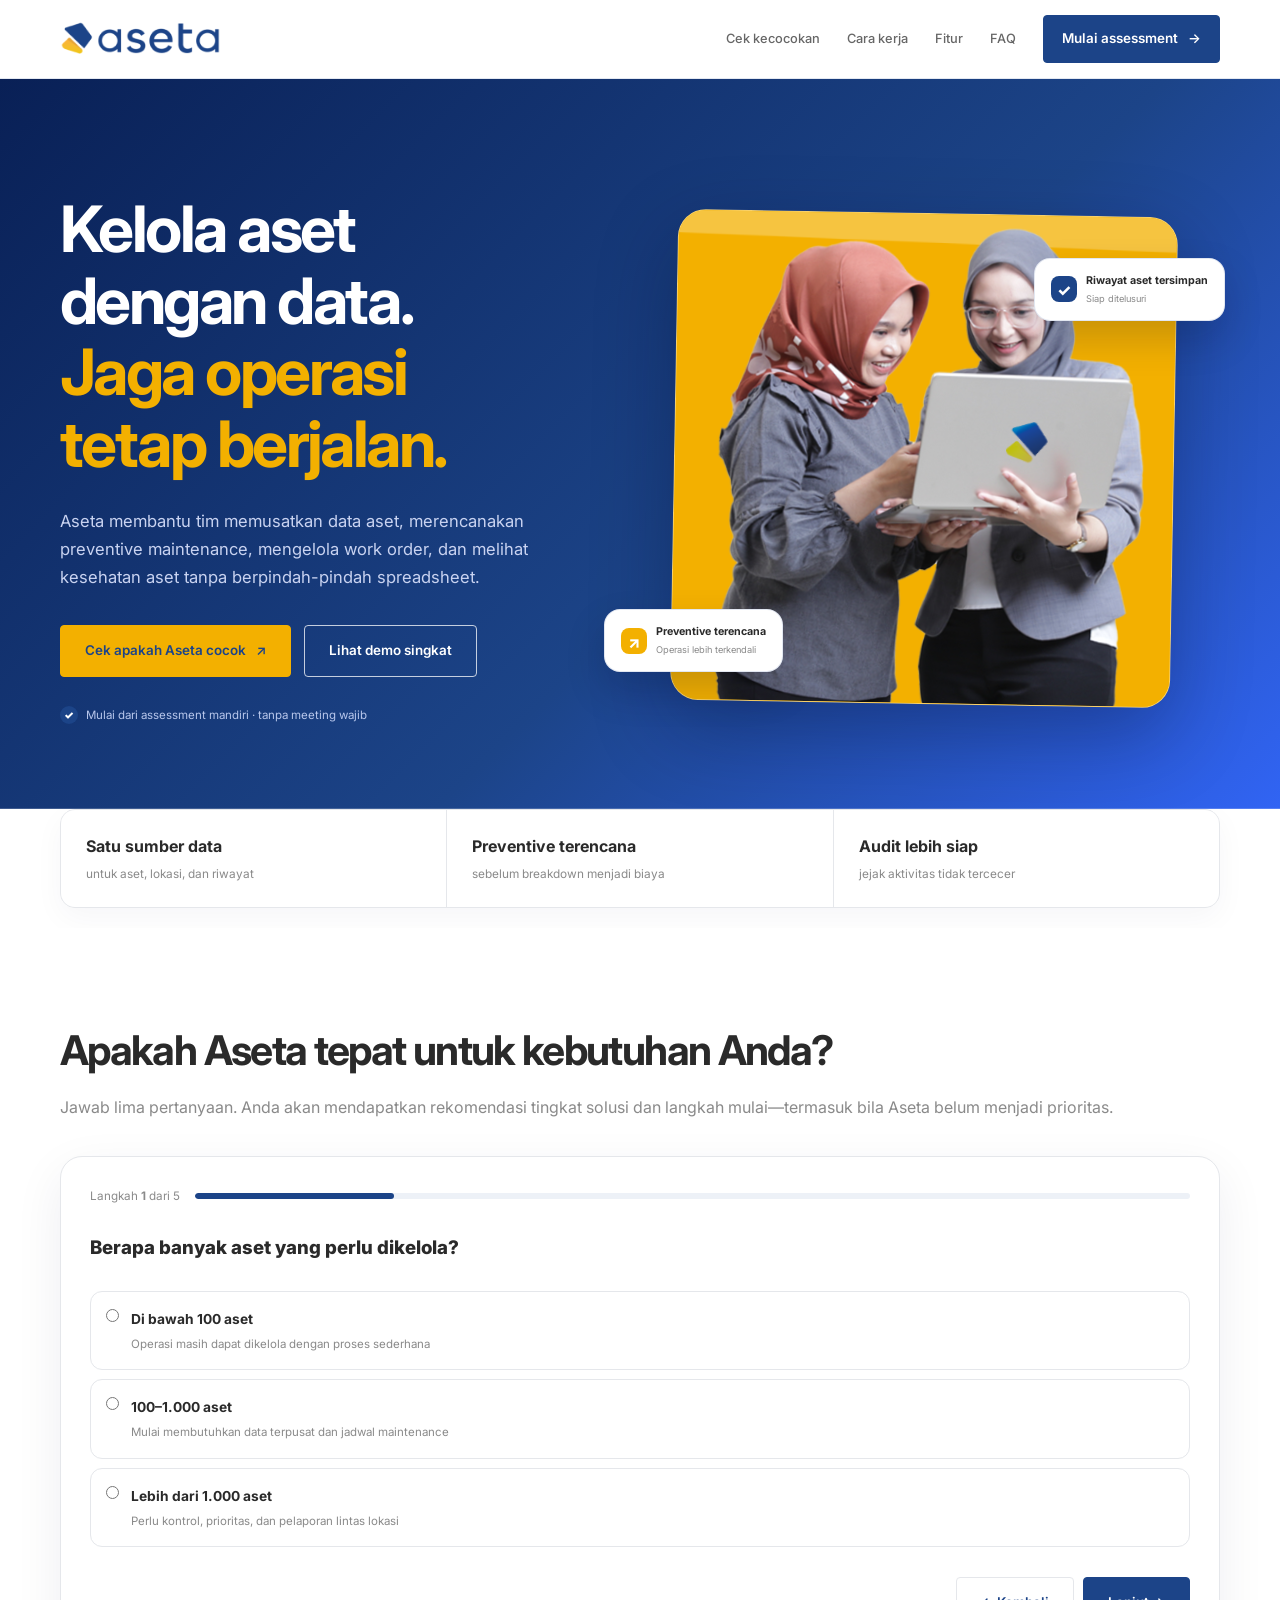
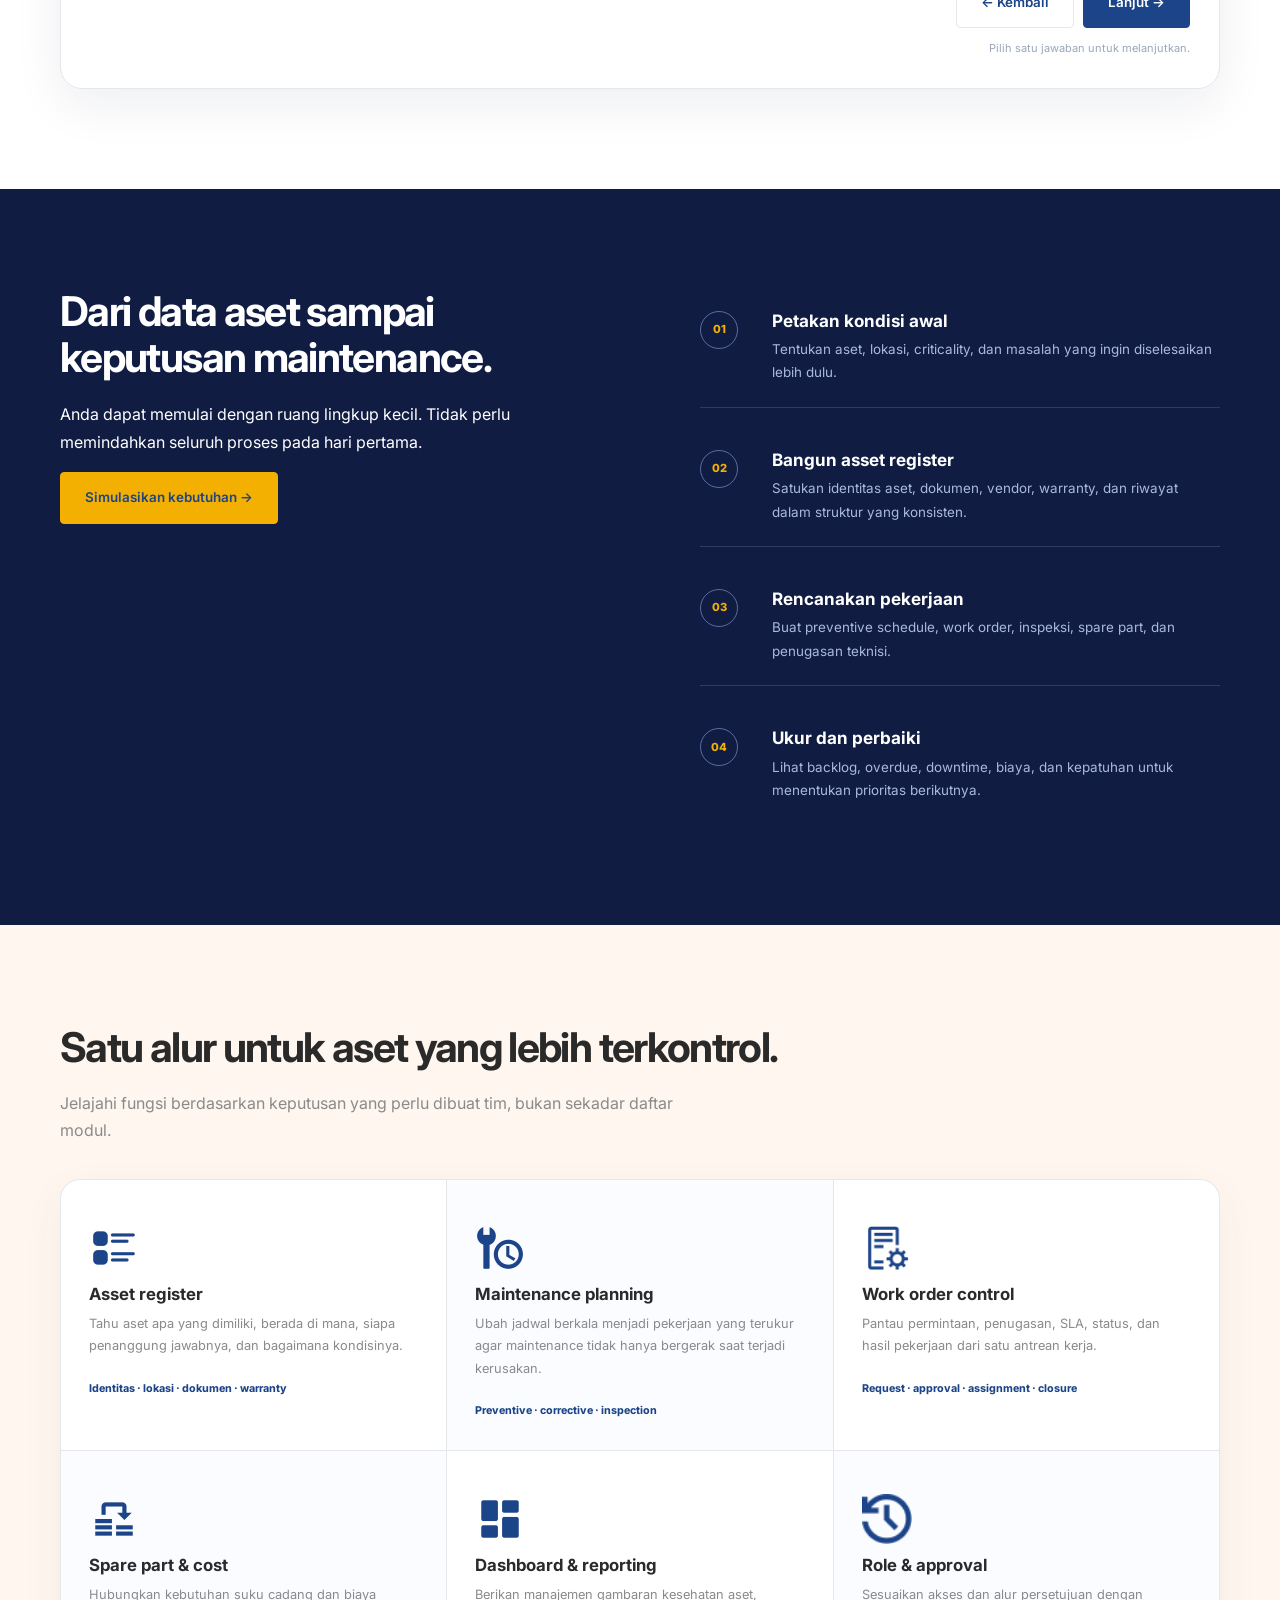
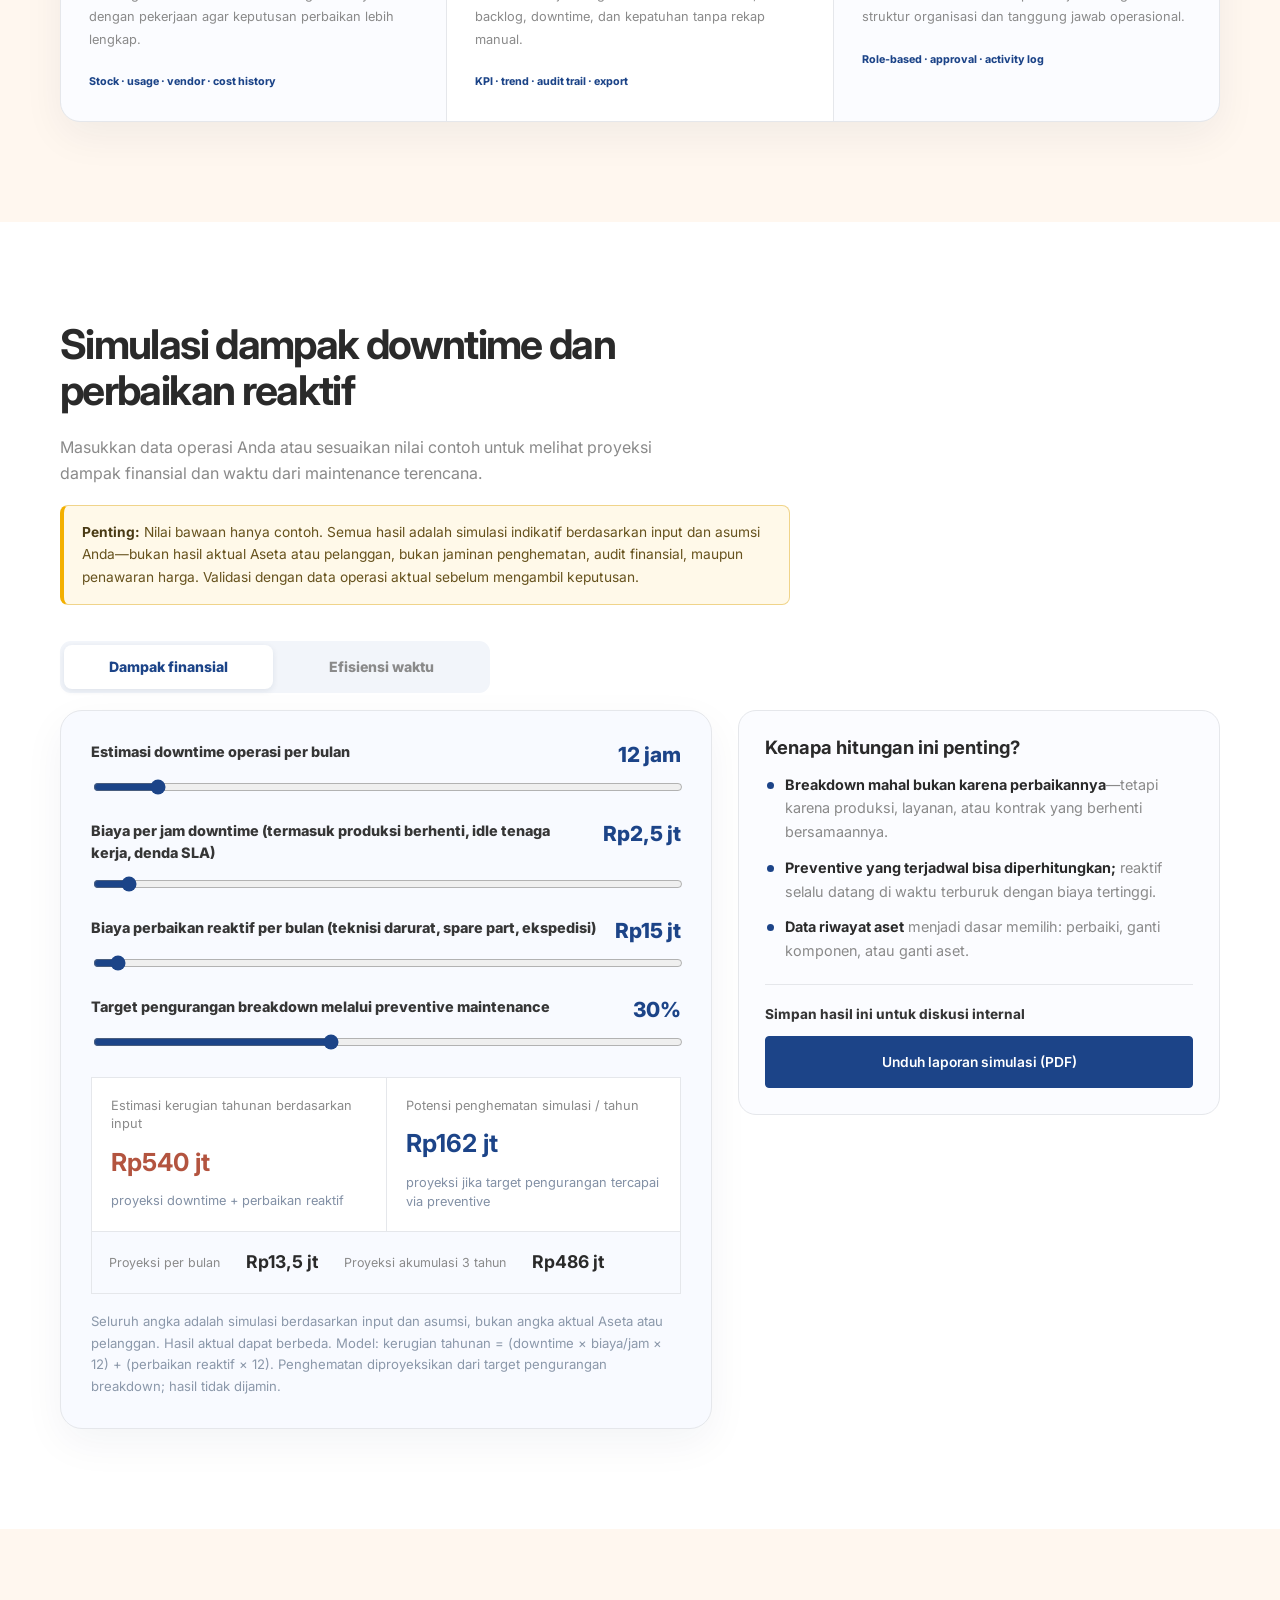
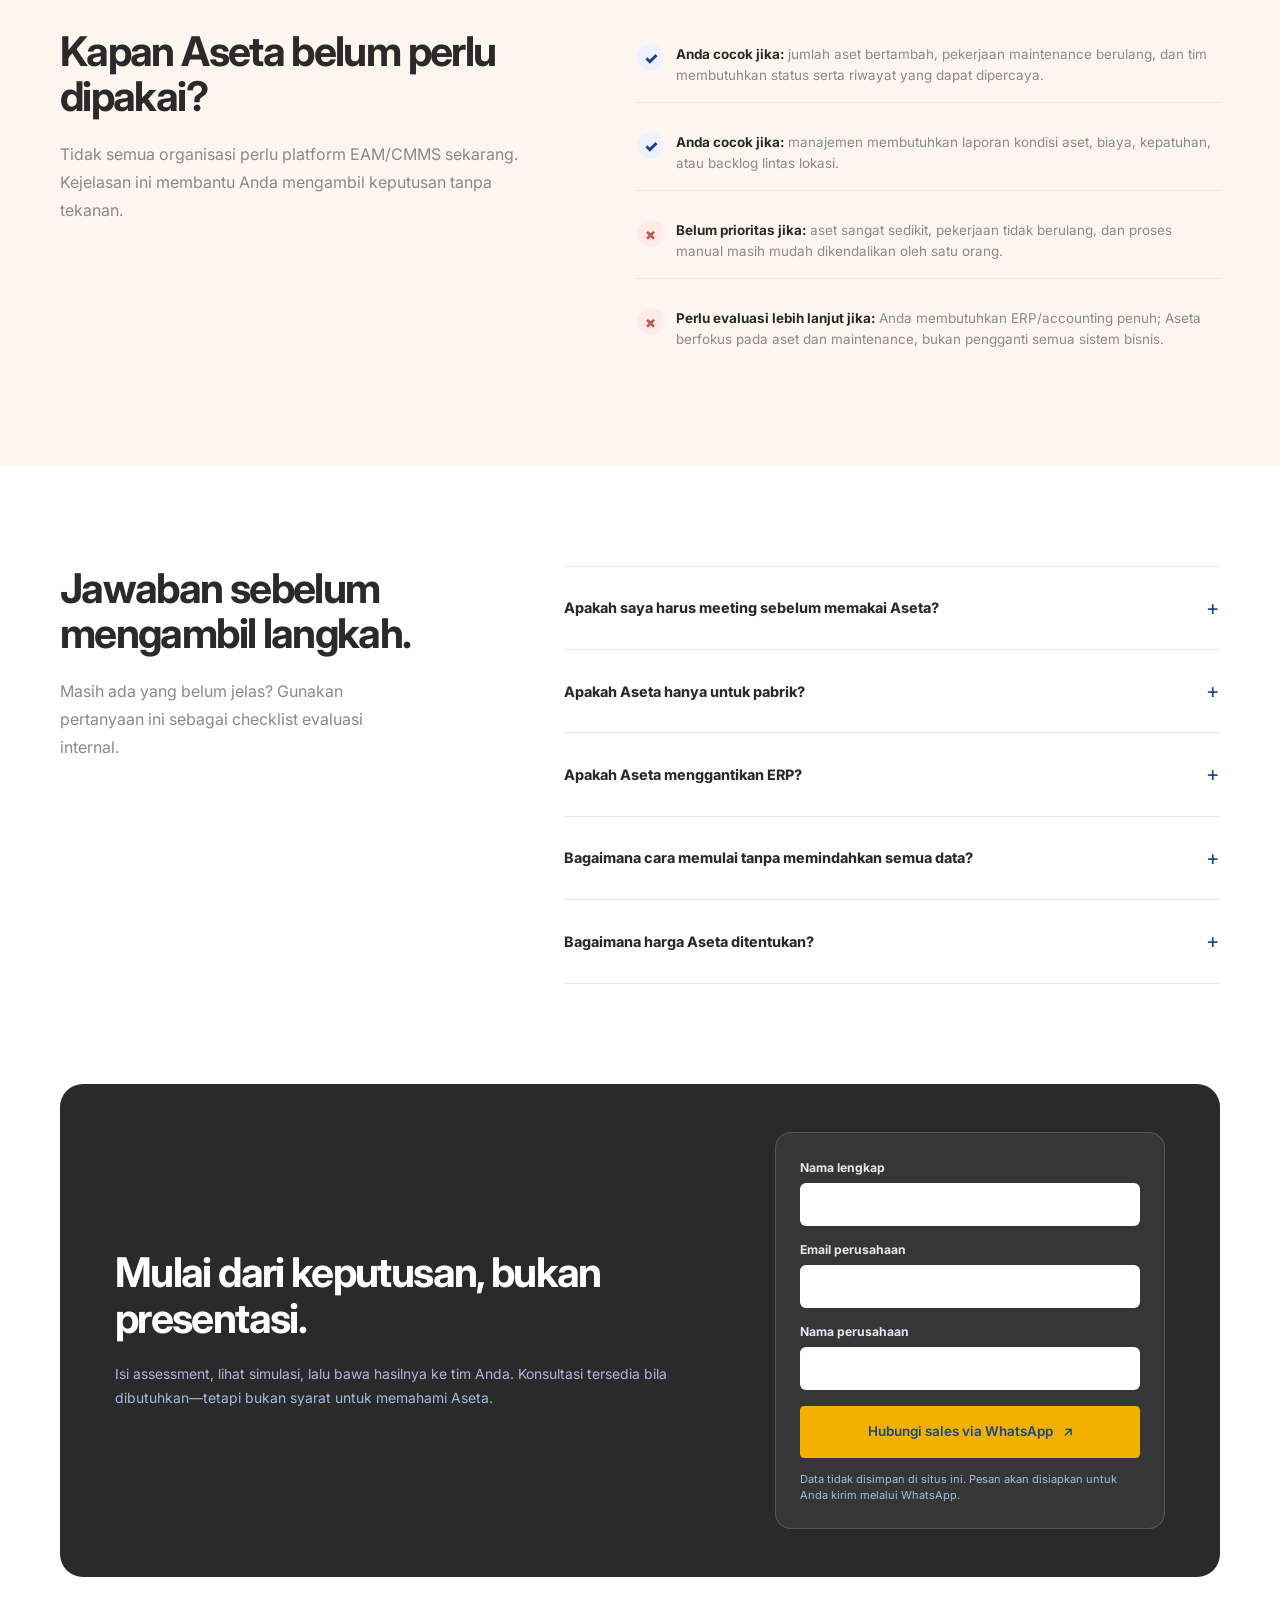
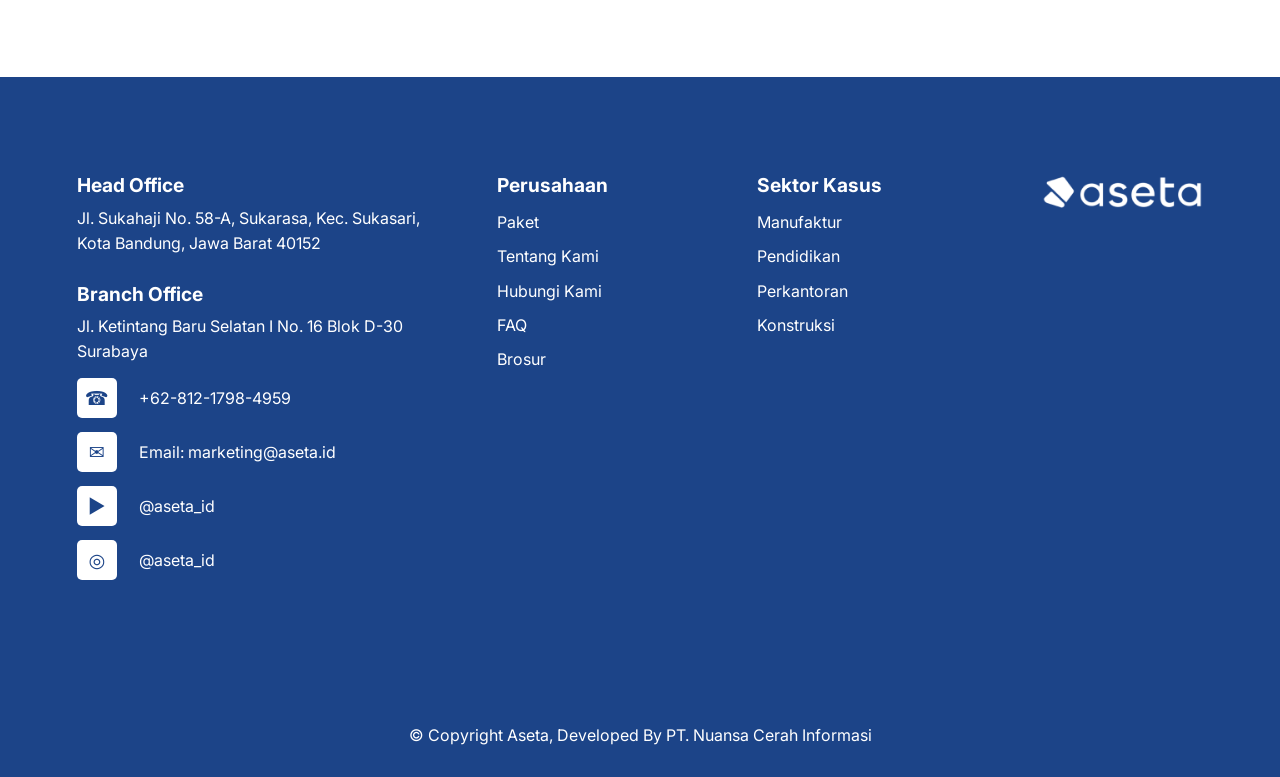
==== commit 33b0a622: "Clarify simulator figures are not actual results" ====
--- a/index.html
+++ b/index.html
@@ -33,7 +33,7 @@
 
     <section class="section features-section" id="fitur"><div class="container"><div class="narrow-heading"><h2>Satu alur untuk aset yang lebih terkontrol.</h2><p>Jelajahi fungsi berdasarkan keputusan yang perlu dibuat tim, bukan sekadar daftar modul.</p></div><div class="feature-grid"><article><img class="feature-icon" src="assets/aseta-detailAsset.png" alt="" aria-hidden="true"><h3>Asset register</h3><p>Tahu aset apa yang dimiliki, berada di mana, siapa penanggung jawabnya, dan bagaimana kondisinya.</p><span class="feature-link">Identitas · lokasi · dokumen · warranty</span></article><article><img class="feature-icon" src="assets/aseta-preventiveMaint.png" alt="" aria-hidden="true"><h3>Maintenance planning</h3><p>Ubah jadwal berkala menjadi pekerjaan yang terukur agar maintenance tidak hanya bergerak saat terjadi kerusakan.</p><span class="feature-link">Preventive · corrective · inspection</span></article><article><img class="feature-icon" src="assets/aseta-correctiveMaint.png" alt="" aria-hidden="true"><h3>Work order control</h3><p>Pantau permintaan, penugasan, SLA, status, dan hasil pekerjaan dari satu antrean kerja.</p><span class="feature-link">Request · approval · assignment · closure</span></article><article><img class="feature-icon" src="assets/aseta-transferMutasi.png" alt="" aria-hidden="true"><h3>Spare part &amp; cost</h3><p>Hubungkan kebutuhan suku cadang dan biaya dengan pekerjaan agar keputusan perbaikan lebih lengkap.</p><span class="feature-link">Stock · usage · vendor · cost history</span></article><article><img class="feature-icon" src="assets/aseta-dashboard.png" alt="" aria-hidden="true"><h3>Dashboard &amp; reporting</h3><p>Berikan manajemen gambaran kesehatan aset, backlog, downtime, dan kepatuhan tanpa rekap manual.</p><span class="feature-link">KPI · trend · audit trail · export</span></article><article><img class="feature-icon" src="assets/aseta-laporanAktifitas.png" alt="" aria-hidden="true"><h3>Role &amp; approval</h3><p>Sesuaikan akses dan alur persetujuan dengan struktur organisasi dan tanggung jawab operasional.</p><span class="feature-link">Role-based · approval · activity log</span></article></div></div></section>
 
-    <section class="section simulator" id="simulator"><div class="container"><div class="narrow-heading"><h2>Simulasikan dampak downtime dan perbaikan reaktif.</h2><p class="muted">Masukkan data operasi Anda atau sesuaikan nilai contoh untuk melihat proyeksi dampak finansial dan waktu dari maintenance terencana.</p><div class="simulator-disclosure" role="note"><strong>Penting:</strong> Nilai bawaan hanya contoh. Semua hasil adalah simulasi indikatif berdasarkan input dan asumsi Anda—bukan hasil aktual Aseta atau pelanggan, bukan jaminan penghematan, audit finansial, maupun penawaran harga. Validasi dengan data operasi aktual sebelum mengambil keputusan.</div></div><div class="simulator-tabs" role="tablist"><button class="active" type="button" data-calc-tab="financial">Dampak finansial</button><button type="button" data-calc-tab="productivity">Efisiensi waktu</button></div><div class="calc-panel" data-calc-panel="financial"><div class="calc-grid"><div class="calculator"><label>Estimasi downtime operasi per bulan <output id="dt-output">12 jam</output><input id="dt-range" type="range" min="0" max="120" step="1" value="12"></label><label>Biaya per jam downtime (termasuk produksi berhenti, idle tenaga kerja, denda SLA) <output id="dtcost-output">Rp2,5 jt</output><input id="dtcost-range" type="range" min="100000" max="50000000" step="100000" value="2500000"></label><label>Biaya perbaikan reaktif per bulan (teknisi darurat, spare part, ekspedisi) <output id="repair-output">Rp15 jt</output><input id="repair-range" type="range" min="0" max="500000000" step="5000000" value="15000000"></label><label>Target pengurangan breakdown melalui preventive maintenance <output id="reduce-output">30%</output><input id="reduce-range" type="range" min="10" max="60" step="5" value="30"></label><div class="calc-result financial-result"><div class="loss"><small>Estimasi kerugian tahunan berdasarkan input</small><strong id="loss-result">Rp624 jt</strong><span>proyeksi downtime + perbaikan reaktif</span></div><div class="saving"><small>Potensi penghematan simulasi / tahun</small><strong id="saving-result">Rp187 jt</strong><span>proyeksi jika target pengurangan tercapai via preventive</span></div><div class="mini"><small>Proyeksi per bulan</small><b id="saving-month">Rp15,6 jt</b><small>Proyeksi akumulasi 3 tahun</small><b id="saving-3y">Rp561 jt</b></div></div><p class="calc-note">Simulasi indikatif berdasarkan input dan asumsi Anda, bukan catatan kerugian atau penghematan aktual Aseta maupun pelanggan. Model: kerugian tahunan = (downtime × biaya/jam × 12) + (perbaikan reaktif × 12). Penghematan diproyeksikan dari target pengurangan breakdown; hasil aktual dapat berbeda dan tidak dijamin.</p></div><aside class="calc-context"><h3>Kenapa hitungan ini penting?</h3><ul><li><b>Breakdown mahal bukan karena perbaikannya</b>—tetapi karena produksi, layanan, atau kontrak yang berhenti bersamaannya.</li><li><b>Preventive yang terjadwal bisa diperhitungkan;</b> reaktif selalu datang di waktu terburuk dengan biaya tertinggi.</li><li><b>Data riwayat aset</b> menjadi dasar memilih: perbaiki, ganti komponen, atau ganti aset.</li></ul><div class="calc-cta"><span>Simpan hasil ini untuk diskusi internal</span><button class="button button-dark" type="button" id="download-pdf">Unduh laporan simulasi (PDF)</button><span class="download-status" id="download-status" role="status" hidden>PDF berhasil diunduh ✓</span></div></aside></div></div><div class="calc-panel" data-calc-panel="productivity" hidden><div class="calc-grid single"><div class="calculator"><label>Jumlah aset aktif <output id="asset-output">500</output><input id="asset-range" type="range" min="50" max="5000" step="50" value="500"></label><label>Jam rekap dan koordinasi per minggu <output id="hours-output">8 jam</output><input id="hours-range" type="range" min="1" max="40" value="8"></label><div class="calc-result"><div><small>Proyeksi waktu yang dapat dialihkan</small><strong id="saved-hours">4 jam/minggu</strong><span>simulasi dengan asumsi pekerjaan manual berkurang 50%</span></div><div><small>Fokus yang terbuka</small><strong id="focus-result">Preventive &amp; backlog</strong><span>gunakan waktu untuk pekerjaan yang berdampak ke operasi</span></div></div><p class="calc-note">Ini proyeksi simulasi berdasarkan asumsi pengurangan pekerjaan manual 50%, bukan hasil aktual Aseta atau pelanggan dan bukan jaminan penghematan waktu. Validasi asumsi dengan kondisi proses Anda saat assessment implementasi.</p></div></div></div></section>
+    <section class="section simulator" id="simulator"><div class="container"><div class="narrow-heading"><h2>Simulasi dampak downtime dan perbaikan reaktif</h2><p class="muted">Masukkan data operasi Anda atau sesuaikan nilai contoh untuk melihat proyeksi dampak finansial dan waktu dari maintenance terencana.</p><div class="simulator-disclosure" role="note"><strong>Penting:</strong> Nilai bawaan hanya contoh. Semua hasil adalah simulasi indikatif berdasarkan input dan asumsi Anda—bukan hasil aktual Aseta atau pelanggan, bukan jaminan penghematan, audit finansial, maupun penawaran harga. Validasi dengan data operasi aktual sebelum mengambil keputusan.</div></div><div class="simulator-tabs" role="tablist"><button class="active" type="button" data-calc-tab="financial">Dampak finansial</button><button type="button" data-calc-tab="productivity">Efisiensi waktu</button></div><div class="calc-panel" data-calc-panel="financial"><div class="calc-grid"><div class="calculator"><label>Estimasi downtime operasi per bulan <output id="dt-output">12 jam</output><input id="dt-range" type="range" min="0" max="120" step="1" value="12"></label><label>Biaya per jam downtime (termasuk produksi berhenti, idle tenaga kerja, denda SLA) <output id="dtcost-output">Rp2,5 jt</output><input id="dtcost-range" type="range" min="100000" max="50000000" step="100000" value="2500000"></label><label>Biaya perbaikan reaktif per bulan (teknisi darurat, spare part, ekspedisi) <output id="repair-output">Rp15 jt</output><input id="repair-range" type="range" min="0" max="500000000" step="5000000" value="15000000"></label><label>Target pengurangan breakdown melalui preventive maintenance <output id="reduce-output">30%</output><input id="reduce-range" type="range" min="10" max="60" step="5" value="30"></label><div class="calc-result financial-result"><div class="loss"><small>Estimasi kerugian tahunan berdasarkan input</small><strong id="loss-result">Rp624 jt</strong><span>proyeksi downtime + perbaikan reaktif</span></div><div class="saving"><small>Potensi penghematan simulasi / tahun</small><strong id="saving-result">Rp187 jt</strong><span>proyeksi jika target pengurangan tercapai via preventive</span></div><div class="mini"><small>Proyeksi per bulan</small><b id="saving-month">Rp15,6 jt</b><small>Proyeksi akumulasi 3 tahun</small><b id="saving-3y">Rp561 jt</b></div></div><p class="calc-note">Seluruh angka adalah simulasi berdasarkan input dan asumsi, bukan angka aktual Aseta atau pelanggan. Hasil aktual dapat berbeda. Model: kerugian tahunan = (downtime × biaya/jam × 12) + (perbaikan reaktif × 12). Penghematan diproyeksikan dari target pengurangan breakdown; hasil tidak dijamin.</p></div><aside class="calc-context"><h3>Kenapa hitungan ini penting?</h3><ul><li><b>Breakdown mahal bukan karena perbaikannya</b>—tetapi karena produksi, layanan, atau kontrak yang berhenti bersamaannya.</li><li><b>Preventive yang terjadwal bisa diperhitungkan;</b> reaktif selalu datang di waktu terburuk dengan biaya tertinggi.</li><li><b>Data riwayat aset</b> menjadi dasar memilih: perbaiki, ganti komponen, atau ganti aset.</li></ul><div class="calc-cta"><span>Simpan hasil ini untuk diskusi internal</span><button class="button button-dark" type="button" id="download-pdf">Unduh laporan simulasi (PDF)</button><span class="download-status" id="download-status" role="status" hidden>PDF berhasil diunduh ✓</span></div></aside></div></div><div class="calc-panel" data-calc-panel="productivity" hidden><div class="calc-grid single"><div class="calculator"><label>Jumlah aset aktif <output id="asset-output">500</output><input id="asset-range" type="range" min="50" max="5000" step="50" value="500"></label><label>Jam rekap dan koordinasi per minggu <output id="hours-output">8 jam</output><input id="hours-range" type="range" min="1" max="40" value="8"></label><div class="calc-result"><div><small>Proyeksi waktu yang dapat dialihkan</small><strong id="saved-hours">4 jam/minggu</strong><span>simulasi dengan asumsi pekerjaan manual berkurang 50%</span></div><div><small>Fokus yang terbuka</small><strong id="focus-result">Preventive &amp; backlog</strong><span>gunakan waktu untuk pekerjaan yang berdampak ke operasi</span></div></div><p class="calc-note">Seluruh angka adalah simulasi berdasarkan input dan asumsi, bukan angka aktual Aseta atau pelanggan. Hasil aktual dapat berbeda. Proyeksi waktu mengasumsikan pengurangan pekerjaan manual 50%; validasi asumsi dengan kondisi proses Anda saat assessment implementasi.</p></div></div></div></section>
 
     <section class="section fit-section"><div class="container fit-grid"><div><h2>Kapan Aseta belum perlu dipakai?</h2><p class="muted">Tidak semua organisasi perlu platform EAM/CMMS sekarang. Kejelasan ini membantu Anda mengambil keputusan tanpa tekanan.</p></div><div class="fit-list"><div><span class="fit-icon yes">✓</span><p><b>Anda cocok jika:</b> jumlah aset bertambah, pekerjaan maintenance berulang, dan tim membutuhkan status serta riwayat yang dapat dipercaya.</p></div><div><span class="fit-icon yes">✓</span><p><b>Anda cocok jika:</b> manajemen membutuhkan laporan kondisi aset, biaya, kepatuhan, atau backlog lintas lokasi.</p></div><div><span class="fit-icon no">×</span><p><b>Belum prioritas jika:</b> aset sangat sedikit, pekerjaan tidak berulang, dan proses manual masih mudah dikendalikan oleh satu orang.</p></div><div><span class="fit-icon no">×</span><p><b>Perlu evaluasi lebih lanjut jika:</b> Anda membutuhkan ERP/accounting penuh; Aseta berfokus pada aset dan maintenance, bukan pengganti semua sistem bisnis.</p></div></div></div></section>
 
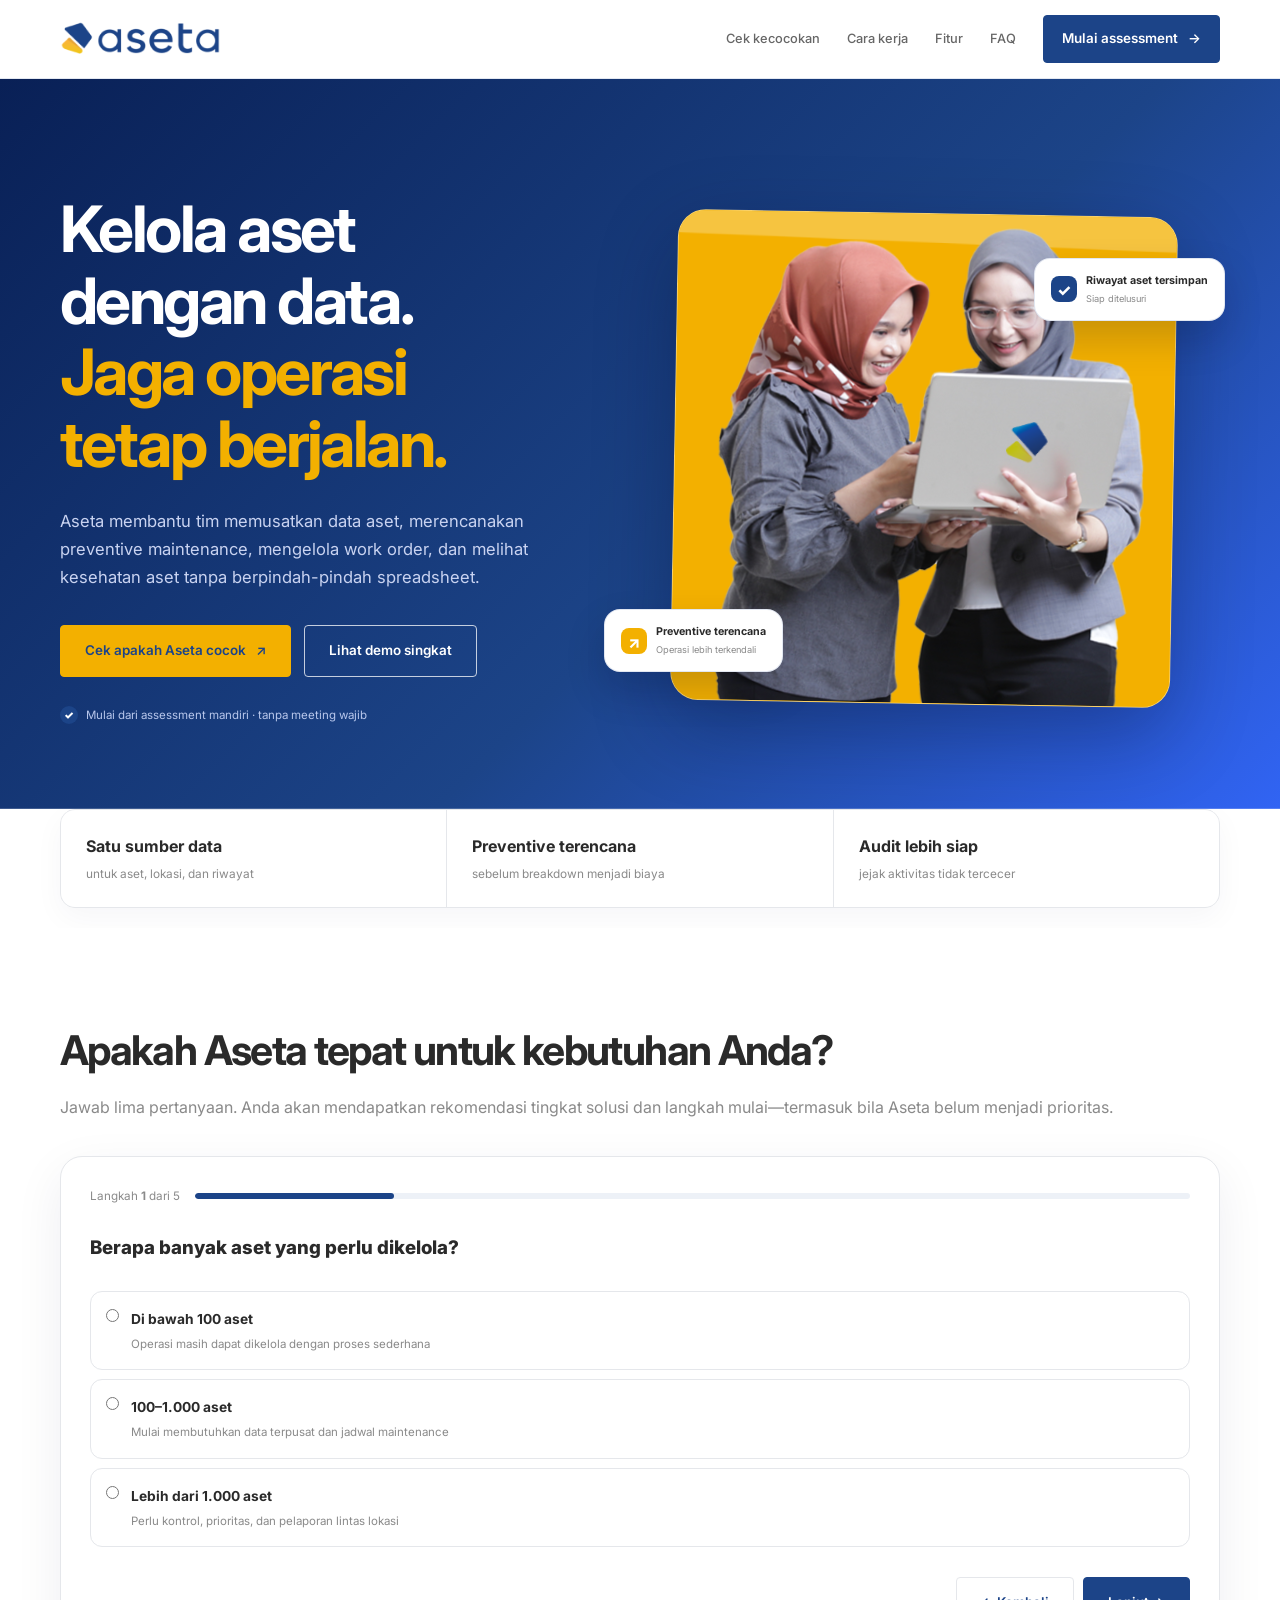
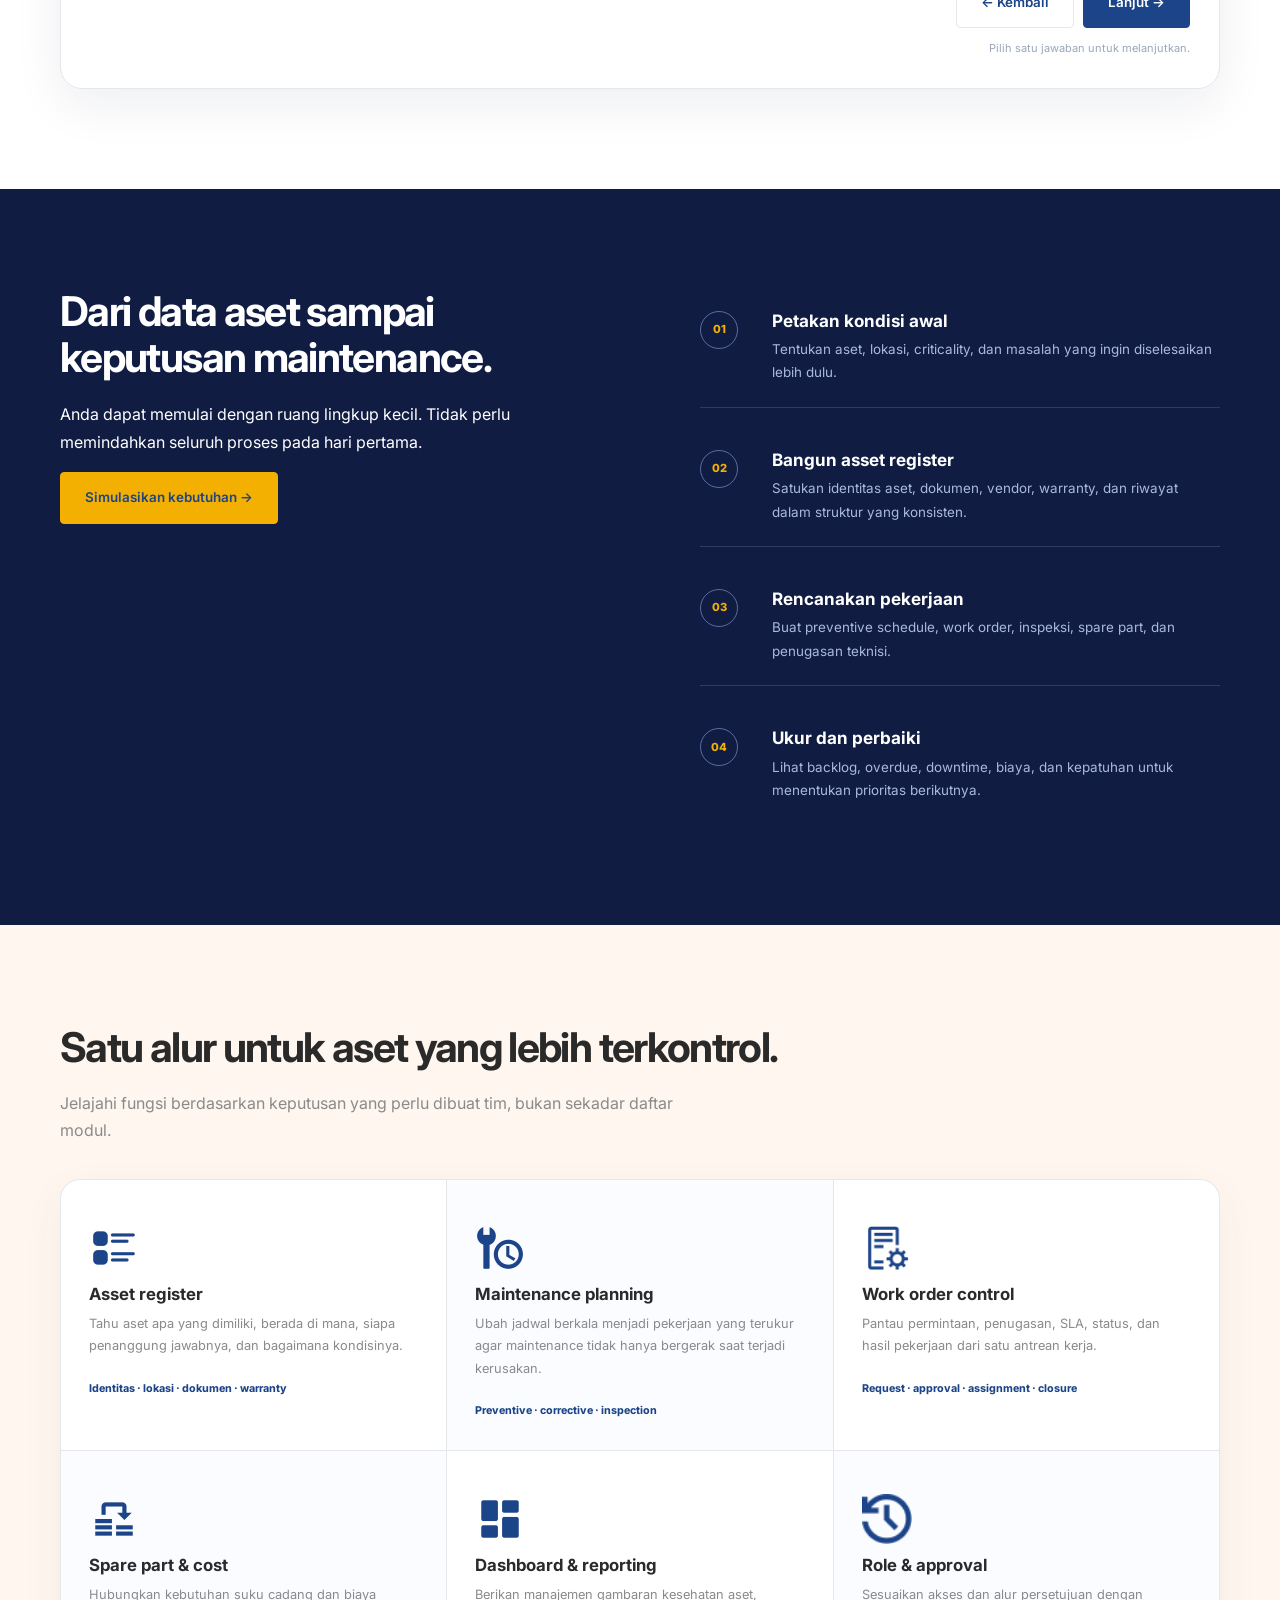
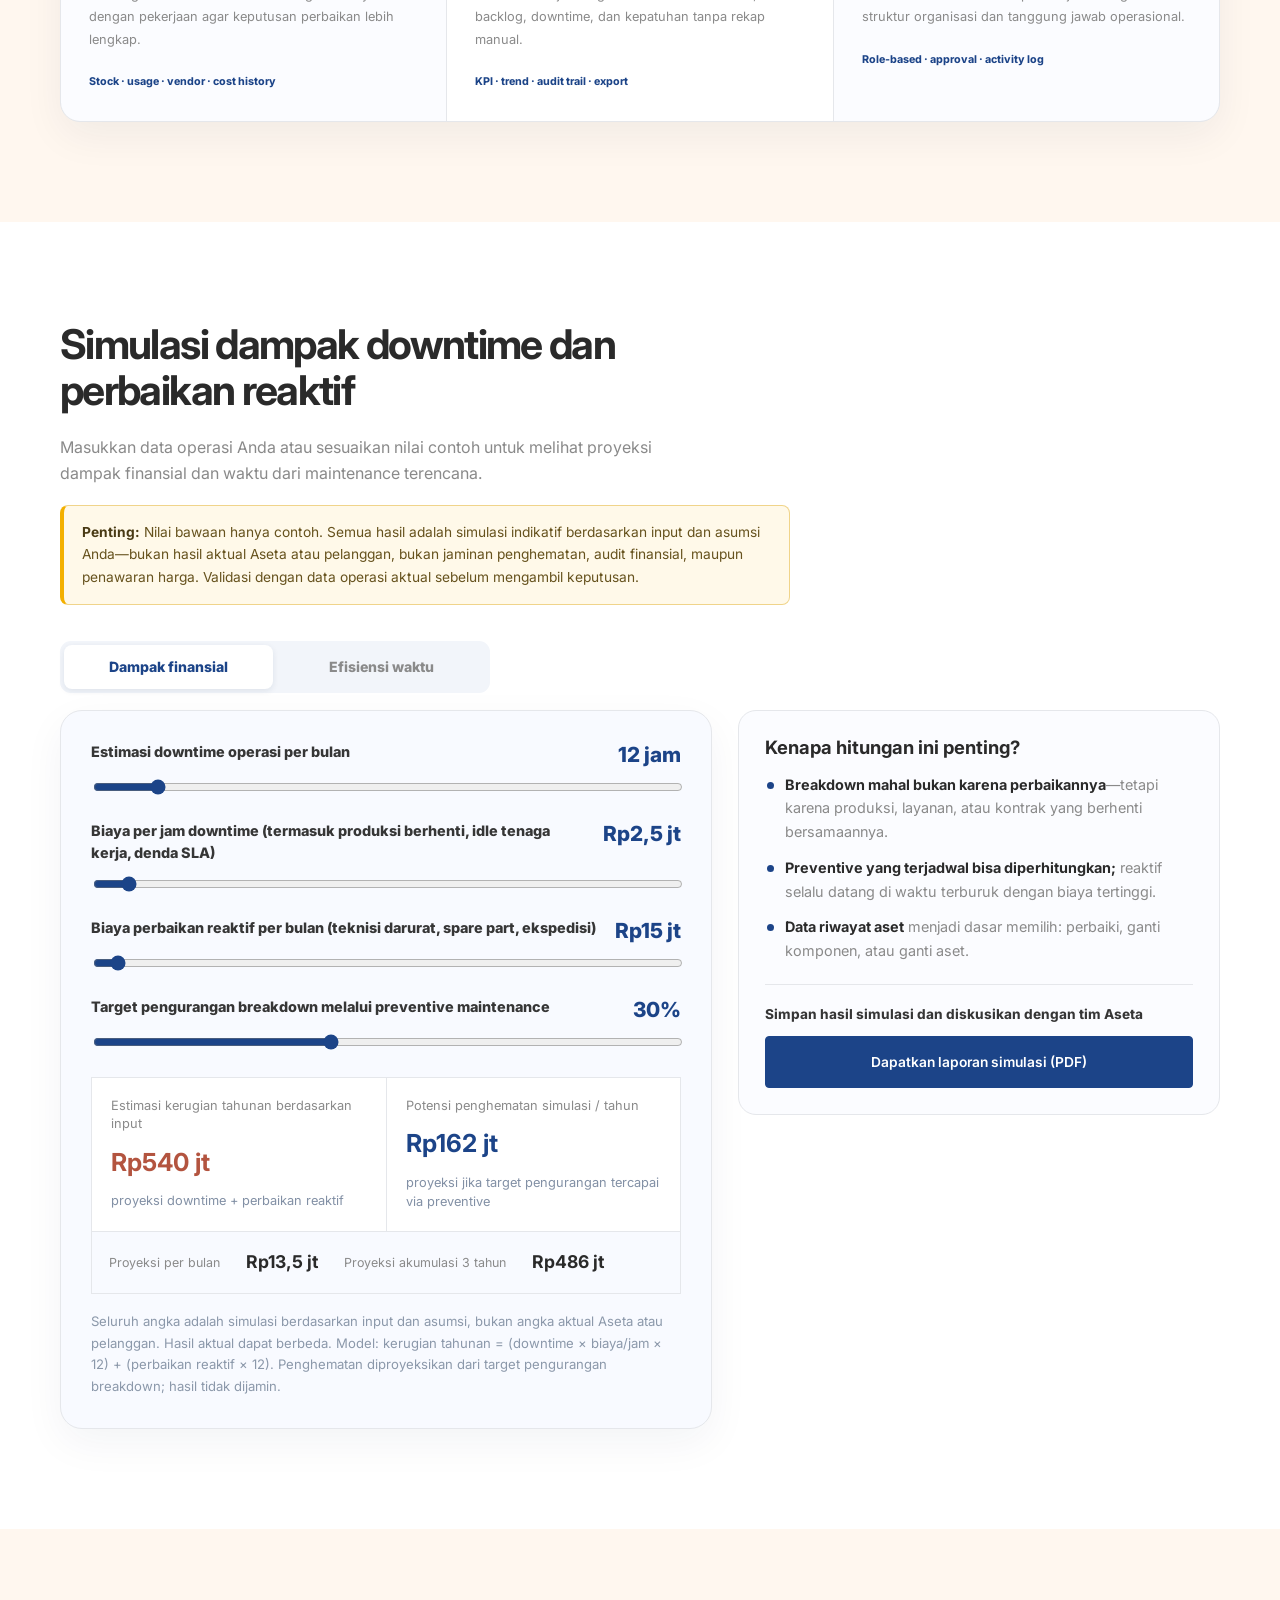
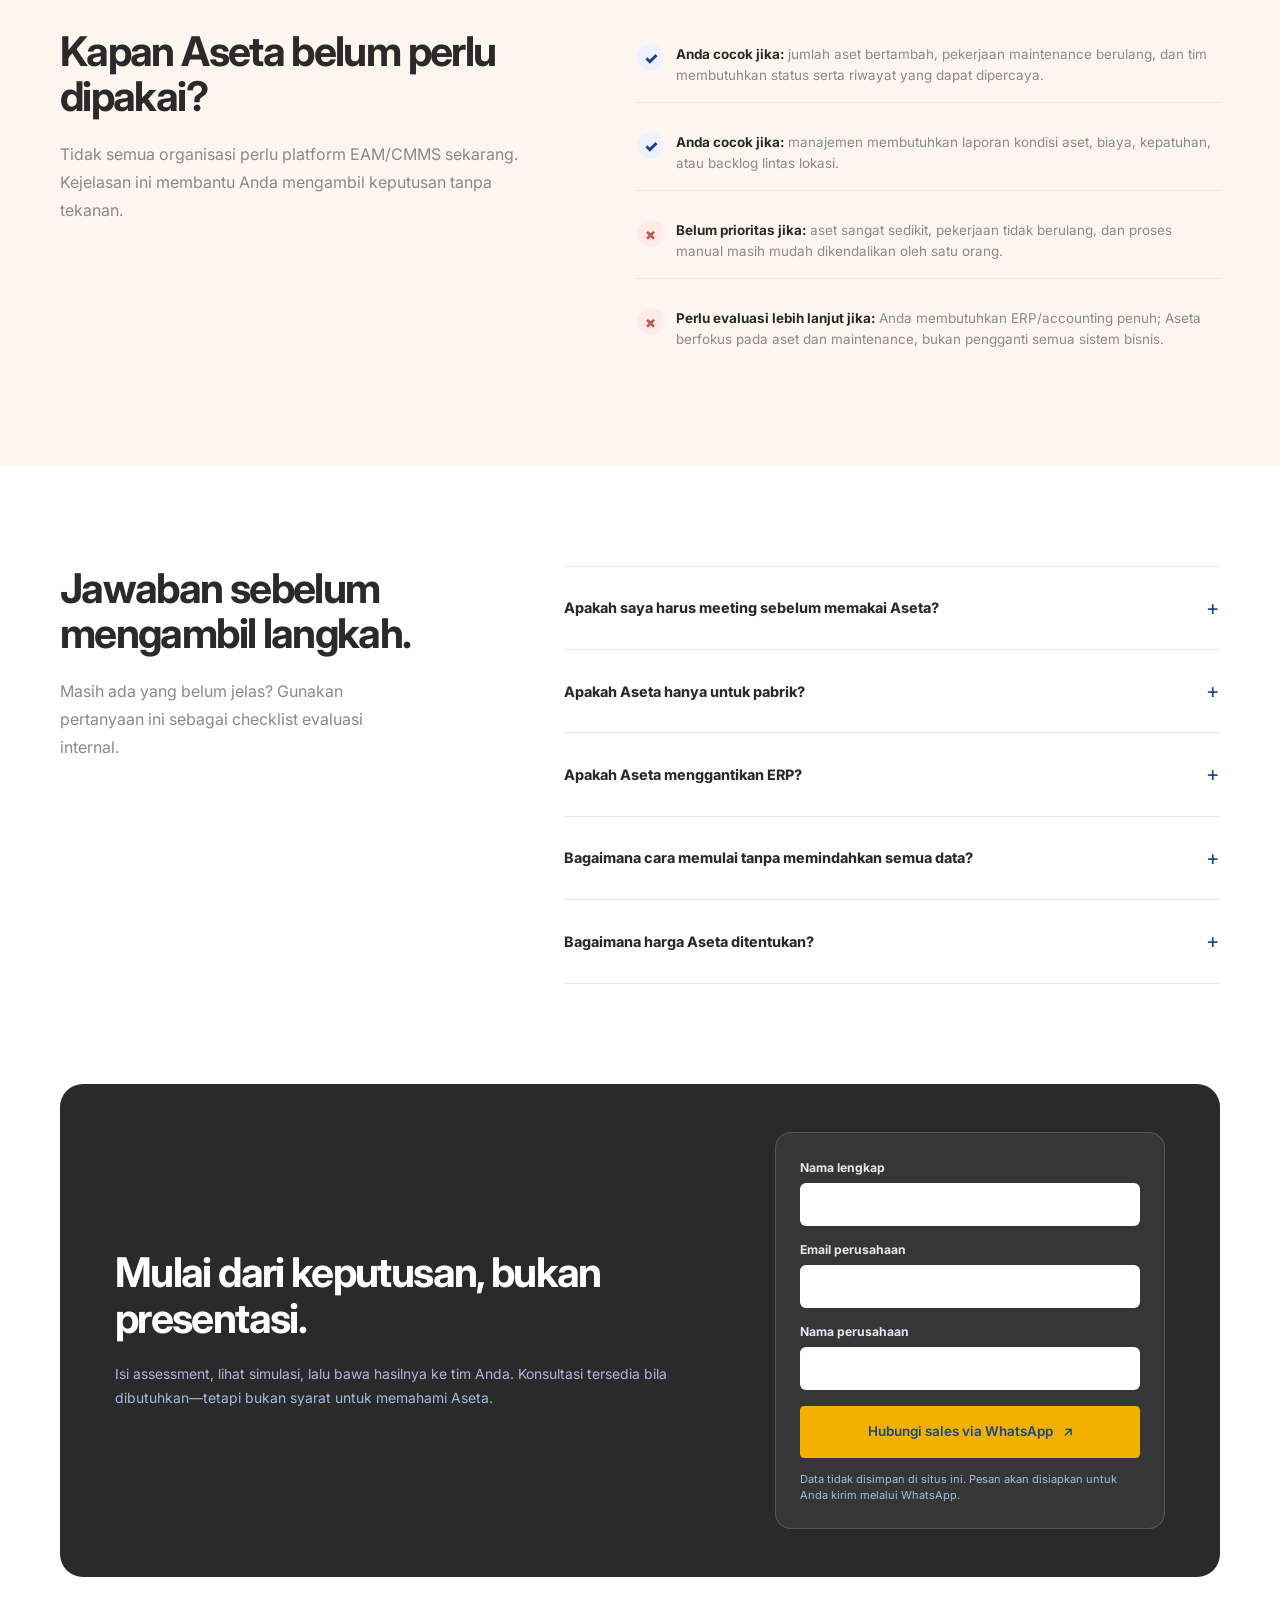
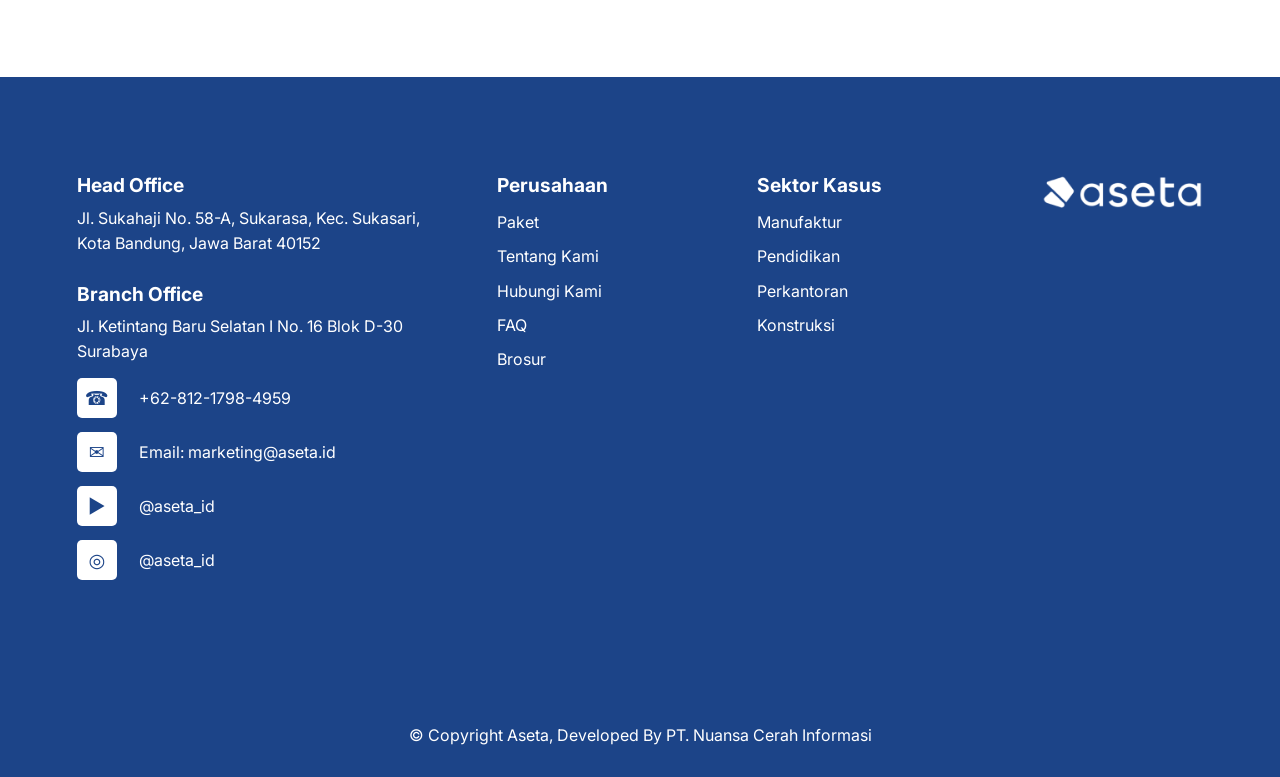
==== commit fd327a41: "Gate simulator PDF behind lead capture" ====
--- a/index.html
+++ b/index.html
@@ -33,7 +33,9 @@
 
     <section class="section features-section" id="fitur"><div class="container"><div class="narrow-heading"><h2>Satu alur untuk aset yang lebih terkontrol.</h2><p>Jelajahi fungsi berdasarkan keputusan yang perlu dibuat tim, bukan sekadar daftar modul.</p></div><div class="feature-grid"><article><img class="feature-icon" src="assets/aseta-detailAsset.png" alt="" aria-hidden="true"><h3>Asset register</h3><p>Tahu aset apa yang dimiliki, berada di mana, siapa penanggung jawabnya, dan bagaimana kondisinya.</p><span class="feature-link">Identitas · lokasi · dokumen · warranty</span></article><article><img class="feature-icon" src="assets/aseta-preventiveMaint.png" alt="" aria-hidden="true"><h3>Maintenance planning</h3><p>Ubah jadwal berkala menjadi pekerjaan yang terukur agar maintenance tidak hanya bergerak saat terjadi kerusakan.</p><span class="feature-link">Preventive · corrective · inspection</span></article><article><img class="feature-icon" src="assets/aseta-correctiveMaint.png" alt="" aria-hidden="true"><h3>Work order control</h3><p>Pantau permintaan, penugasan, SLA, status, dan hasil pekerjaan dari satu antrean kerja.</p><span class="feature-link">Request · approval · assignment · closure</span></article><article><img class="feature-icon" src="assets/aseta-transferMutasi.png" alt="" aria-hidden="true"><h3>Spare part &amp; cost</h3><p>Hubungkan kebutuhan suku cadang dan biaya dengan pekerjaan agar keputusan perbaikan lebih lengkap.</p><span class="feature-link">Stock · usage · vendor · cost history</span></article><article><img class="feature-icon" src="assets/aseta-dashboard.png" alt="" aria-hidden="true"><h3>Dashboard &amp; reporting</h3><p>Berikan manajemen gambaran kesehatan aset, backlog, downtime, dan kepatuhan tanpa rekap manual.</p><span class="feature-link">KPI · trend · audit trail · export</span></article><article><img class="feature-icon" src="assets/aseta-laporanAktifitas.png" alt="" aria-hidden="true"><h3>Role &amp; approval</h3><p>Sesuaikan akses dan alur persetujuan dengan struktur organisasi dan tanggung jawab operasional.</p><span class="feature-link">Role-based · approval · activity log</span></article></div></div></section>
 
-    <section class="section simulator" id="simulator"><div class="container"><div class="narrow-heading"><h2>Simulasi dampak downtime dan perbaikan reaktif</h2><p class="muted">Masukkan data operasi Anda atau sesuaikan nilai contoh untuk melihat proyeksi dampak finansial dan waktu dari maintenance terencana.</p><div class="simulator-disclosure" role="note"><strong>Penting:</strong> Nilai bawaan hanya contoh. Semua hasil adalah simulasi indikatif berdasarkan input dan asumsi Anda—bukan hasil aktual Aseta atau pelanggan, bukan jaminan penghematan, audit finansial, maupun penawaran harga. Validasi dengan data operasi aktual sebelum mengambil keputusan.</div></div><div class="simulator-tabs" role="tablist"><button class="active" type="button" data-calc-tab="financial">Dampak finansial</button><button type="button" data-calc-tab="productivity">Efisiensi waktu</button></div><div class="calc-panel" data-calc-panel="financial"><div class="calc-grid"><div class="calculator"><label>Estimasi downtime operasi per bulan <output id="dt-output">12 jam</output><input id="dt-range" type="range" min="0" max="120" step="1" value="12"></label><label>Biaya per jam downtime (termasuk produksi berhenti, idle tenaga kerja, denda SLA) <output id="dtcost-output">Rp2,5 jt</output><input id="dtcost-range" type="range" min="100000" max="50000000" step="100000" value="2500000"></label><label>Biaya perbaikan reaktif per bulan (teknisi darurat, spare part, ekspedisi) <output id="repair-output">Rp15 jt</output><input id="repair-range" type="range" min="0" max="500000000" step="5000000" value="15000000"></label><label>Target pengurangan breakdown melalui preventive maintenance <output id="reduce-output">30%</output><input id="reduce-range" type="range" min="10" max="60" step="5" value="30"></label><div class="calc-result financial-result"><div class="loss"><small>Estimasi kerugian tahunan berdasarkan input</small><strong id="loss-result">Rp624 jt</strong><span>proyeksi downtime + perbaikan reaktif</span></div><div class="saving"><small>Potensi penghematan simulasi / tahun</small><strong id="saving-result">Rp187 jt</strong><span>proyeksi jika target pengurangan tercapai via preventive</span></div><div class="mini"><small>Proyeksi per bulan</small><b id="saving-month">Rp15,6 jt</b><small>Proyeksi akumulasi 3 tahun</small><b id="saving-3y">Rp561 jt</b></div></div><p class="calc-note">Seluruh angka adalah simulasi berdasarkan input dan asumsi, bukan angka aktual Aseta atau pelanggan. Hasil aktual dapat berbeda. Model: kerugian tahunan = (downtime × biaya/jam × 12) + (perbaikan reaktif × 12). Penghematan diproyeksikan dari target pengurangan breakdown; hasil tidak dijamin.</p></div><aside class="calc-context"><h3>Kenapa hitungan ini penting?</h3><ul><li><b>Breakdown mahal bukan karena perbaikannya</b>—tetapi karena produksi, layanan, atau kontrak yang berhenti bersamaannya.</li><li><b>Preventive yang terjadwal bisa diperhitungkan;</b> reaktif selalu datang di waktu terburuk dengan biaya tertinggi.</li><li><b>Data riwayat aset</b> menjadi dasar memilih: perbaiki, ganti komponen, atau ganti aset.</li></ul><div class="calc-cta"><span>Simpan hasil ini untuk diskusi internal</span><button class="button button-dark" type="button" id="download-pdf">Unduh laporan simulasi (PDF)</button><span class="download-status" id="download-status" role="status" hidden>PDF berhasil diunduh ✓</span></div></aside></div></div><div class="calc-panel" data-calc-panel="productivity" hidden><div class="calc-grid single"><div class="calculator"><label>Jumlah aset aktif <output id="asset-output">500</output><input id="asset-range" type="range" min="50" max="5000" step="50" value="500"></label><label>Jam rekap dan koordinasi per minggu <output id="hours-output">8 jam</output><input id="hours-range" type="range" min="1" max="40" value="8"></label><div class="calc-result"><div><small>Proyeksi waktu yang dapat dialihkan</small><strong id="saved-hours">4 jam/minggu</strong><span>simulasi dengan asumsi pekerjaan manual berkurang 50%</span></div><div><small>Fokus yang terbuka</small><strong id="focus-result">Preventive &amp; backlog</strong><span>gunakan waktu untuk pekerjaan yang berdampak ke operasi</span></div></div><p class="calc-note">Seluruh angka adalah simulasi berdasarkan input dan asumsi, bukan angka aktual Aseta atau pelanggan. Hasil aktual dapat berbeda. Proyeksi waktu mengasumsikan pengurangan pekerjaan manual 50%; validasi asumsi dengan kondisi proses Anda saat assessment implementasi.</p></div></div></div></section>
+    <section class="section simulator" id="simulator"><div class="container"><div class="narrow-heading"><h2>Simulasi dampak downtime dan perbaikan reaktif</h2><p class="muted">Masukkan data operasi Anda atau sesuaikan nilai contoh untuk melihat proyeksi dampak finansial dan waktu dari maintenance terencana.</p><div class="simulator-disclosure" role="note"><strong>Penting:</strong> Nilai bawaan hanya contoh. Semua hasil adalah simulasi indikatif berdasarkan input dan asumsi Anda—bukan hasil aktual Aseta atau pelanggan, bukan jaminan penghematan, audit finansial, maupun penawaran harga. Validasi dengan data operasi aktual sebelum mengambil keputusan.</div></div><div class="simulator-tabs" role="tablist"><button class="active" type="button" data-calc-tab="financial">Dampak finansial</button><button type="button" data-calc-tab="productivity">Efisiensi waktu</button></div><div class="calc-panel" data-calc-panel="financial"><div class="calc-grid"><div class="calculator"><label>Estimasi downtime operasi per bulan <output id="dt-output">12 jam</output><input id="dt-range" type="range" min="0" max="120" step="1" value="12"></label><label>Biaya per jam downtime (termasuk produksi berhenti, idle tenaga kerja, denda SLA) <output id="dtcost-output">Rp2,5 jt</output><input id="dtcost-range" type="range" min="100000" max="50000000" step="100000" value="2500000"></label><label>Biaya perbaikan reaktif per bulan (teknisi darurat, spare part, ekspedisi) <output id="repair-output">Rp15 jt</output><input id="repair-range" type="range" min="0" max="500000000" step="5000000" value="15000000"></label><label>Target pengurangan breakdown melalui preventive maintenance <output id="reduce-output">30%</output><input id="reduce-range" type="range" min="10" max="60" step="5" value="30"></label><div class="calc-result financial-result"><div class="loss"><small>Estimasi kerugian tahunan berdasarkan input</small><strong id="loss-result">Rp624 jt</strong><span>proyeksi downtime + perbaikan reaktif</span></div><div class="saving"><small>Potensi penghematan simulasi / tahun</small><strong id="saving-result">Rp187 jt</strong><span>proyeksi jika target pengurangan tercapai via preventive</span></div><div class="mini"><small>Proyeksi per bulan</small><b id="saving-month">Rp15,6 jt</b><small>Proyeksi akumulasi 3 tahun</small><b id="saving-3y">Rp561 jt</b></div></div><p class="calc-note">Seluruh angka adalah simulasi berdasarkan input dan asumsi, bukan angka aktual Aseta atau pelanggan. Hasil aktual dapat berbeda. Model: kerugian tahunan = (downtime × biaya/jam × 12) + (perbaikan reaktif × 12). Penghematan diproyeksikan dari target pengurangan breakdown; hasil tidak dijamin.</p></div><aside class="calc-context"><h3>Kenapa hitungan ini penting?</h3><ul><li><b>Breakdown mahal bukan karena perbaikannya</b>—tetapi karena produksi, layanan, atau kontrak yang berhenti bersamaannya.</li><li><b>Preventive yang terjadwal bisa diperhitungkan;</b> reaktif selalu datang di waktu terburuk dengan biaya tertinggi.</li><li><b>Data riwayat aset</b> menjadi dasar memilih: perbaiki, ganti komponen, atau ganti aset.</li></ul><div class="calc-cta"><span>Simpan hasil simulasi dan diskusikan dengan tim Aseta</span><button class="button button-dark" type="button" id="download-pdf">Dapatkan laporan simulasi (PDF)</button><span class="download-status" id="download-status" role="status" hidden></span></div></aside></div></div><div class="calc-panel" data-calc-panel="productivity" hidden><div class="calc-grid single"><div class="calculator"><label>Jumlah aset aktif <output id="asset-output">500</output><input id="asset-range" type="range" min="50" max="5000" step="50" value="500"></label><label>Jam rekap dan koordinasi per minggu <output id="hours-output">8 jam</output><input id="hours-range" type="range" min="1" max="40" value="8"></label><div class="calc-result"><div><small>Proyeksi waktu yang dapat dialihkan</small><strong id="saved-hours">4 jam/minggu</strong><span>simulasi dengan asumsi pekerjaan manual berkurang 50%</span></div><div><small>Fokus yang terbuka</small><strong id="focus-result">Preventive &amp; backlog</strong><span>gunakan waktu untuk pekerjaan yang berdampak ke operasi</span></div></div><p class="calc-note">Seluruh angka adalah simulasi berdasarkan input dan asumsi, bukan angka aktual Aseta atau pelanggan. Hasil aktual dapat berbeda. Proyeksi waktu mengasumsikan pengurangan pekerjaan manual 50%; validasi asumsi dengan kondisi proses Anda saat assessment implementasi.</p></div></div></div></section>
+
+    <dialog class="lead-dialog" id="lead-dialog" aria-labelledby="lead-dialog-title"><div class="lead-dialog-card"><form id="simulator-lead-form" data-lead-endpoint="https://script.google.com/macros/s/AKfycby-vKKQm6JI0p5oP1Ku0U28ODJJsuu1aBRdcObxlWJtahYDqlIMy09OjkKt6KhprMpQ/exec"><button class="lead-dialog-close" type="button" data-close-lead aria-label="Tutup form">×</button><h3 id="lead-dialog-title">Unduh hasil simulasi</h3><p>Isi data berikut agar tim Aseta dapat menindaklanjuti kebutuhan Anda. PDF akan diunduh setelah data berhasil dicatat.</p><label>Nama lengkap<input name="name" type="text" autocomplete="name" required></label><label>Email perusahaan<input name="email" type="email" autocomplete="email" required></label><label>Nama perusahaan<input name="company" type="text" autocomplete="organization" required></label><label>Nomor WhatsApp<input name="phone" type="tel" inputmode="tel" autocomplete="tel" placeholder="Contoh: +62 812 3456 7890" required></label><label class="lead-consent"><input name="consent" type="checkbox" required><span>Saya setuju data ini digunakan tim Aseta untuk menghubungi saya terkait hasil simulasi dan kebutuhan pengelolaan aset.</span></label><label class="lead-honeypot" aria-hidden="true">Website<input name="website" type="text" tabindex="-1" autocomplete="off"></label><p class="lead-error" id="lead-error" role="alert" hidden></p><button class="button button-primary" id="lead-submit" type="submit">Kirim data &amp; unduh PDF</button></form><div class="lead-next-step" id="lead-next-step" hidden><p>PDF sudah diunduh. Lanjutkan ke WhatsApp tim Aseta untuk berbagi hasil dan menyapa tim kami.</p><button class="button button-dark" id="share-whatsapp" type="button">Lanjut ke WhatsApp Aseta ↗</button><button class="button button-light" id="share-pdf" type="button" hidden>Bagikan PDF ke WhatsApp ↗</button><span class="download-status" id="share-status" role="status"></span></div></div></dialog>
 
     <section class="section fit-section"><div class="container fit-grid"><div><h2>Kapan Aseta belum perlu dipakai?</h2><p class="muted">Tidak semua organisasi perlu platform EAM/CMMS sekarang. Kejelasan ini membantu Anda mengambil keputusan tanpa tekanan.</p></div><div class="fit-list"><div><span class="fit-icon yes">✓</span><p><b>Anda cocok jika:</b> jumlah aset bertambah, pekerjaan maintenance berulang, dan tim membutuhkan status serta riwayat yang dapat dipercaya.</p></div><div><span class="fit-icon yes">✓</span><p><b>Anda cocok jika:</b> manajemen membutuhkan laporan kondisi aset, biaya, kepatuhan, atau backlog lintas lokasi.</p></div><div><span class="fit-icon no">×</span><p><b>Belum prioritas jika:</b> aset sangat sedikit, pekerjaan tidak berulang, dan proses manual masih mudah dikendalikan oleh satu orang.</p></div><div><span class="fit-icon no">×</span><p><b>Perlu evaluasi lebih lanjut jika:</b> Anda membutuhkan ERP/accounting penuh; Aseta berfokus pada aset dan maintenance, bukan pengganti semua sistem bisnis.</p></div></div></div></section>
 
--- a/aseta-self-serve.css
+++ b/aseta-self-serve.css
@@ -51,4 +51,4 @@
 .dd-pm{padding:16px 4px}
 .dd-pm strong{font-size:.88rem}
 .dd-callout~.dd-list{margin-top:22px}
-@media(max-width:760px){.demo-app{width:min(100%,620px);height:min(900px,94vh);min-height:0;grid-template-columns:1fr;grid-template-rows:auto minmax(0,1fr);border-radius:18px}.demo-side{padding:12px 14px 10px}.demo-brand{padding:0 7px 10px;border:0}.demo-brand img{height:30px}.demo-side-label,.demo-side-foot{display:none}.demo-nav{display:flex;gap:6px;overflow-x:auto;padding:2px 0}.demo-nav button{min-height:40px;flex:none;gap:7px;padding:7px 11px;font-size:.78rem;white-space:nowrap}.demo-nav-icon{width:auto;font-size:1rem}.demo-main{min-height:0}.demo-window-bar{height:76px;padding:12px 56px 12px 18px}.demo-heading h2{font-size:1.12rem}.demo-heading>span{font-size:.66rem}.demo-badge{display:none}.demo-window-bar .modal-close{right:14px;width:32px;height:32px}.demo-body{padding:18px 16px}.dd-kpis{grid-template-columns:1fr;gap:10px;margin-bottom:15px}.dd-kpi{min-height:0;padding:16px 18px}.dd-kpi strong{margin:8px 0 5px;font-size:1.55rem}.dd-list{padding:16px}.dd-list-head{align-items:flex-start;flex-direction:column;gap:4px}.dd-wo-top{align-items:flex-start}.dd-wo-top>div{min-width:0}.dd-wo-top strong{overflow-wrap:anywhere}.modal-footer{align-items:stretch;flex-direction:column;margin:0;padding:12px 16px;border-top:1px solid #dfe6ee;background:#fff;font-size:.68rem}.modal-footer .button{width:100%}}
+.lead-dialog{width:min(520px,calc(100% - 32px));max-height:min(92vh,760px);padding:0;border:0;border-radius:18px;background:#fff;color:var(--ink);box-shadow:0 25px 80px rgba(7,17,44,.3)}.lead-dialog::backdrop{background:rgba(7,17,44,.68)}.lead-dialog [hidden]{display:none!important}.lead-dialog-card{max-height:min(92vh,760px);overflow:auto;padding:30px}.lead-dialog-card h3{margin:0 38px 8px 0;font-size:1.45rem}.lead-dialog-card p{color:var(--muted);font-size:.83rem;line-height:1.6}.lead-dialog-card form,.lead-next-step{display:grid;gap:13px}.lead-dialog-card form>label:not(.lead-consent){display:grid;gap:5px;font-size:.78rem;font-weight:700}.lead-dialog-card input:not([type=checkbox]){width:100%;min-height:44px;padding:9px 11px;border:1px solid var(--line);border-radius:6px;background:#fff;color:var(--ink)}.lead-consent{display:flex;align-items:flex-start;gap:9px;color:#5d6878;font-size:.74rem;line-height:1.5}.lead-consent input{flex:none;margin:4px 0 0;accent-color:var(--blue)}.lead-honeypot{position:absolute!important;width:1px!important;height:1px!important;overflow:hidden!important;clip:rect(0,0,0,0)!important;white-space:nowrap!important}.lead-dialog-card .button{width:100%;min-height:46px}.lead-dialog-card .lead-error{margin:0;padding:10px 12px;border:1px solid #f1c6c2;border-radius:7px;background:#fff4f2;color:#a63a32;font-size:.78rem}.lead-dialog-close{position:absolute;top:15px;right:16px;display:grid;width:32px;height:32px;place-items:center;border:0;border-radius:50%;background:#f0f3f8;color:#738199;font-size:1.3rem;cursor:pointer}.lead-next-step .download-status{display:block}@media(max-width:760px){.demo-app{width:min(100%,620px);height:min(900px,94vh);min-height:0;grid-template-columns:1fr;grid-template-rows:auto minmax(0,1fr);border-radius:18px}.demo-side{padding:12px 14px 10px}.demo-brand{padding:0 7px 10px;border:0}.demo-brand img{height:30px}.demo-side-label,.demo-side-foot{display:none}.demo-nav{display:flex;gap:6px;overflow-x:auto;padding:2px 0}.demo-nav button{min-height:40px;flex:none;gap:7px;padding:7px 11px;font-size:.78rem;white-space:nowrap}.demo-nav-icon{width:auto;font-size:1rem}.demo-main{min-height:0}.demo-window-bar{height:76px;padding:12px 56px 12px 18px}.demo-heading h2{font-size:1.12rem}.demo-heading>span{font-size:.66rem}.demo-badge{display:none}.demo-window-bar .modal-close{right:14px;width:32px;height:32px}.demo-body{padding:18px 16px}.dd-kpis{grid-template-columns:1fr;gap:10px;margin-bottom:15px}.dd-kpi{min-height:0;padding:16px 18px}.dd-kpi strong{margin:8px 0 5px;font-size:1.55rem}.dd-list{padding:16px}.dd-list-head{align-items:flex-start;flex-direction:column;gap:4px}.dd-wo-top{align-items:flex-start}.dd-wo-top>div{min-width:0}.dd-wo-top strong{overflow-wrap:anywhere}.modal-footer{align-items:stretch;flex-direction:column;margin:0;padding:12px 16px;border-top:1px solid #dfe6ee;background:#fff;font-size:.68rem}.modal-footer .button{width:100%}}
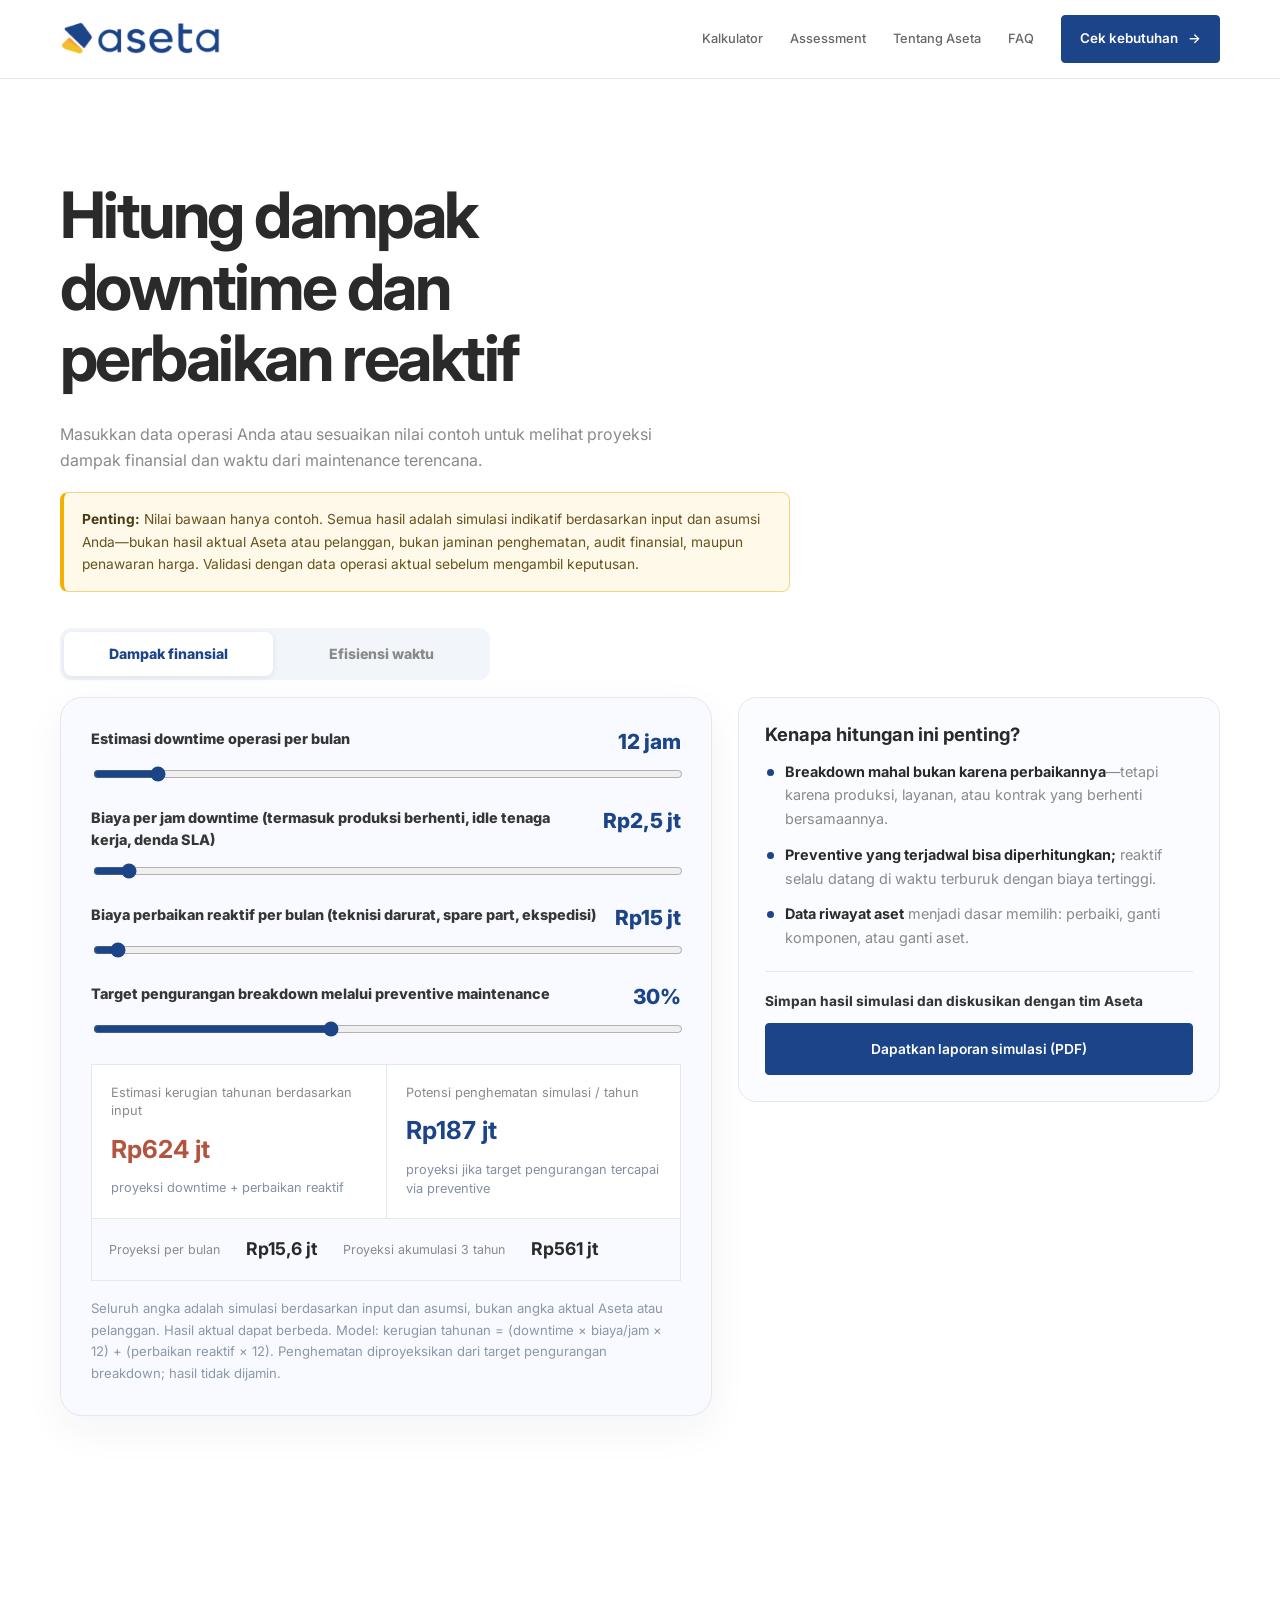
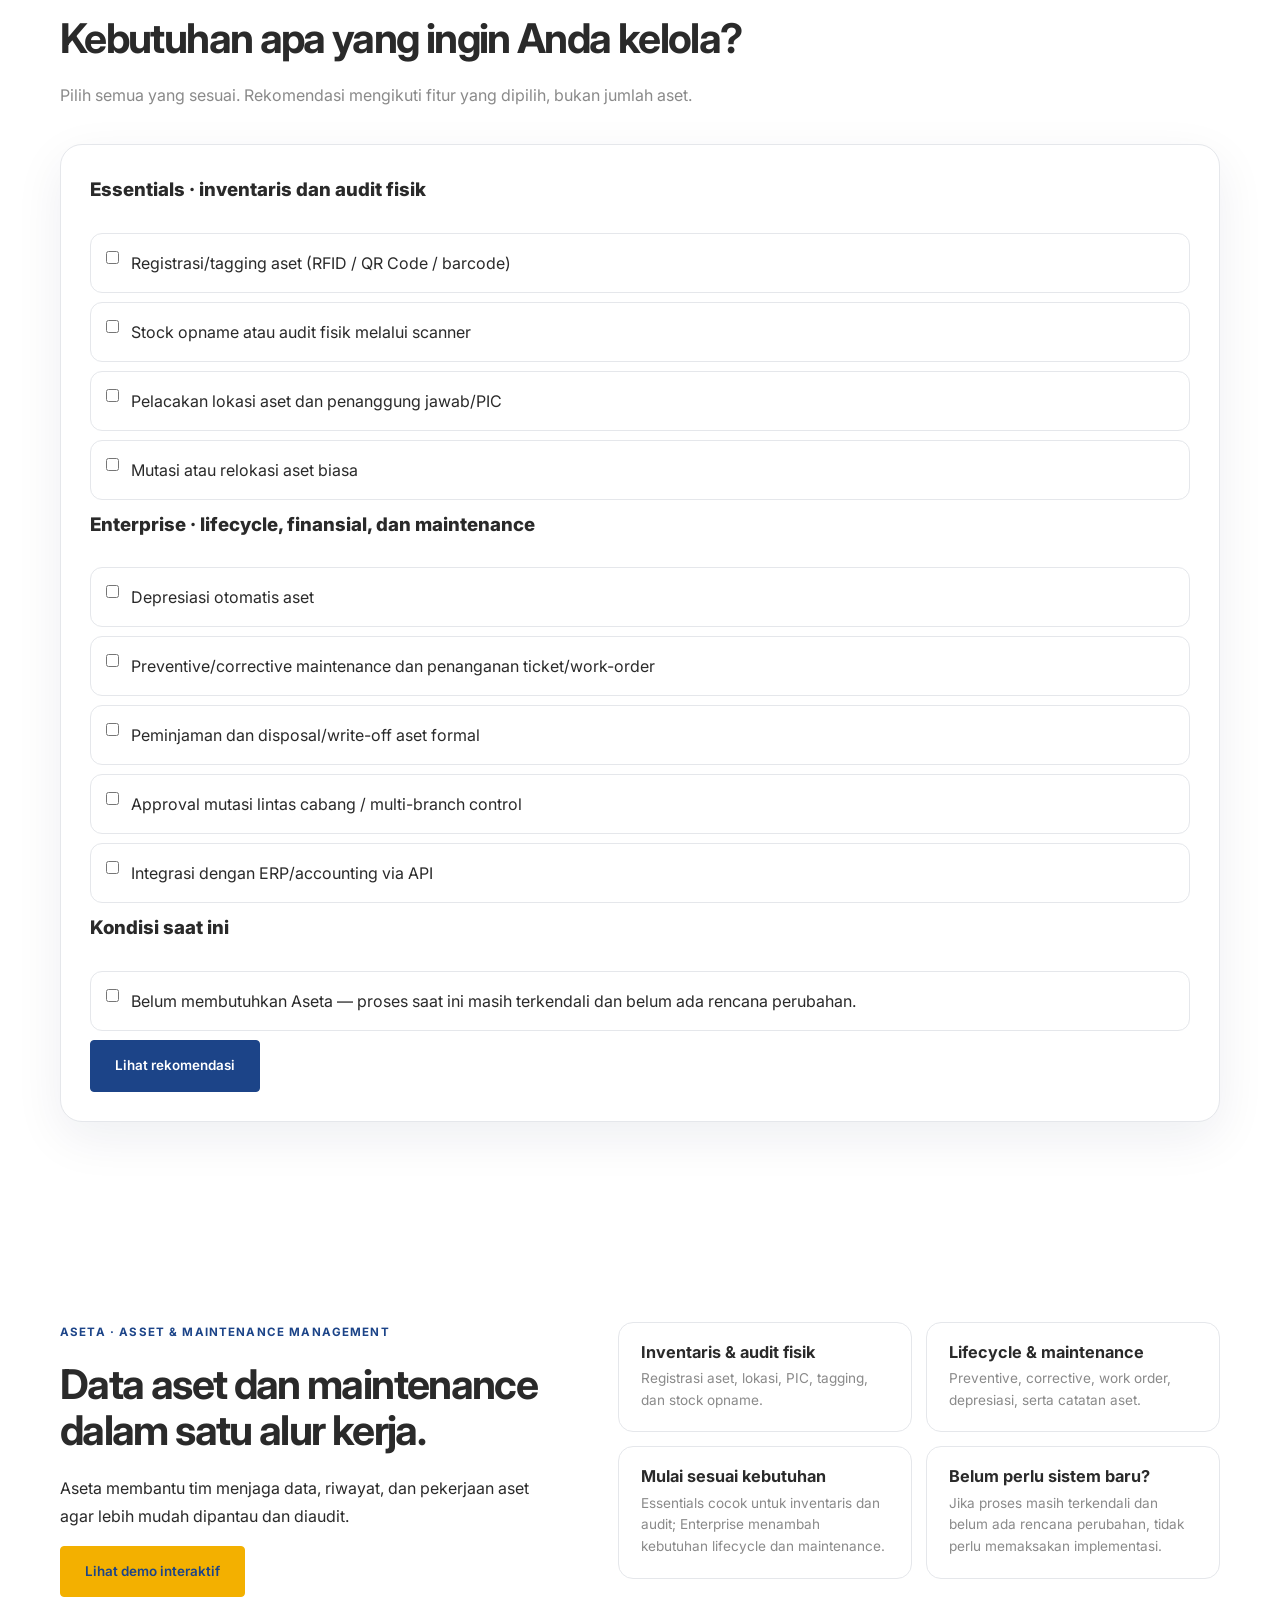
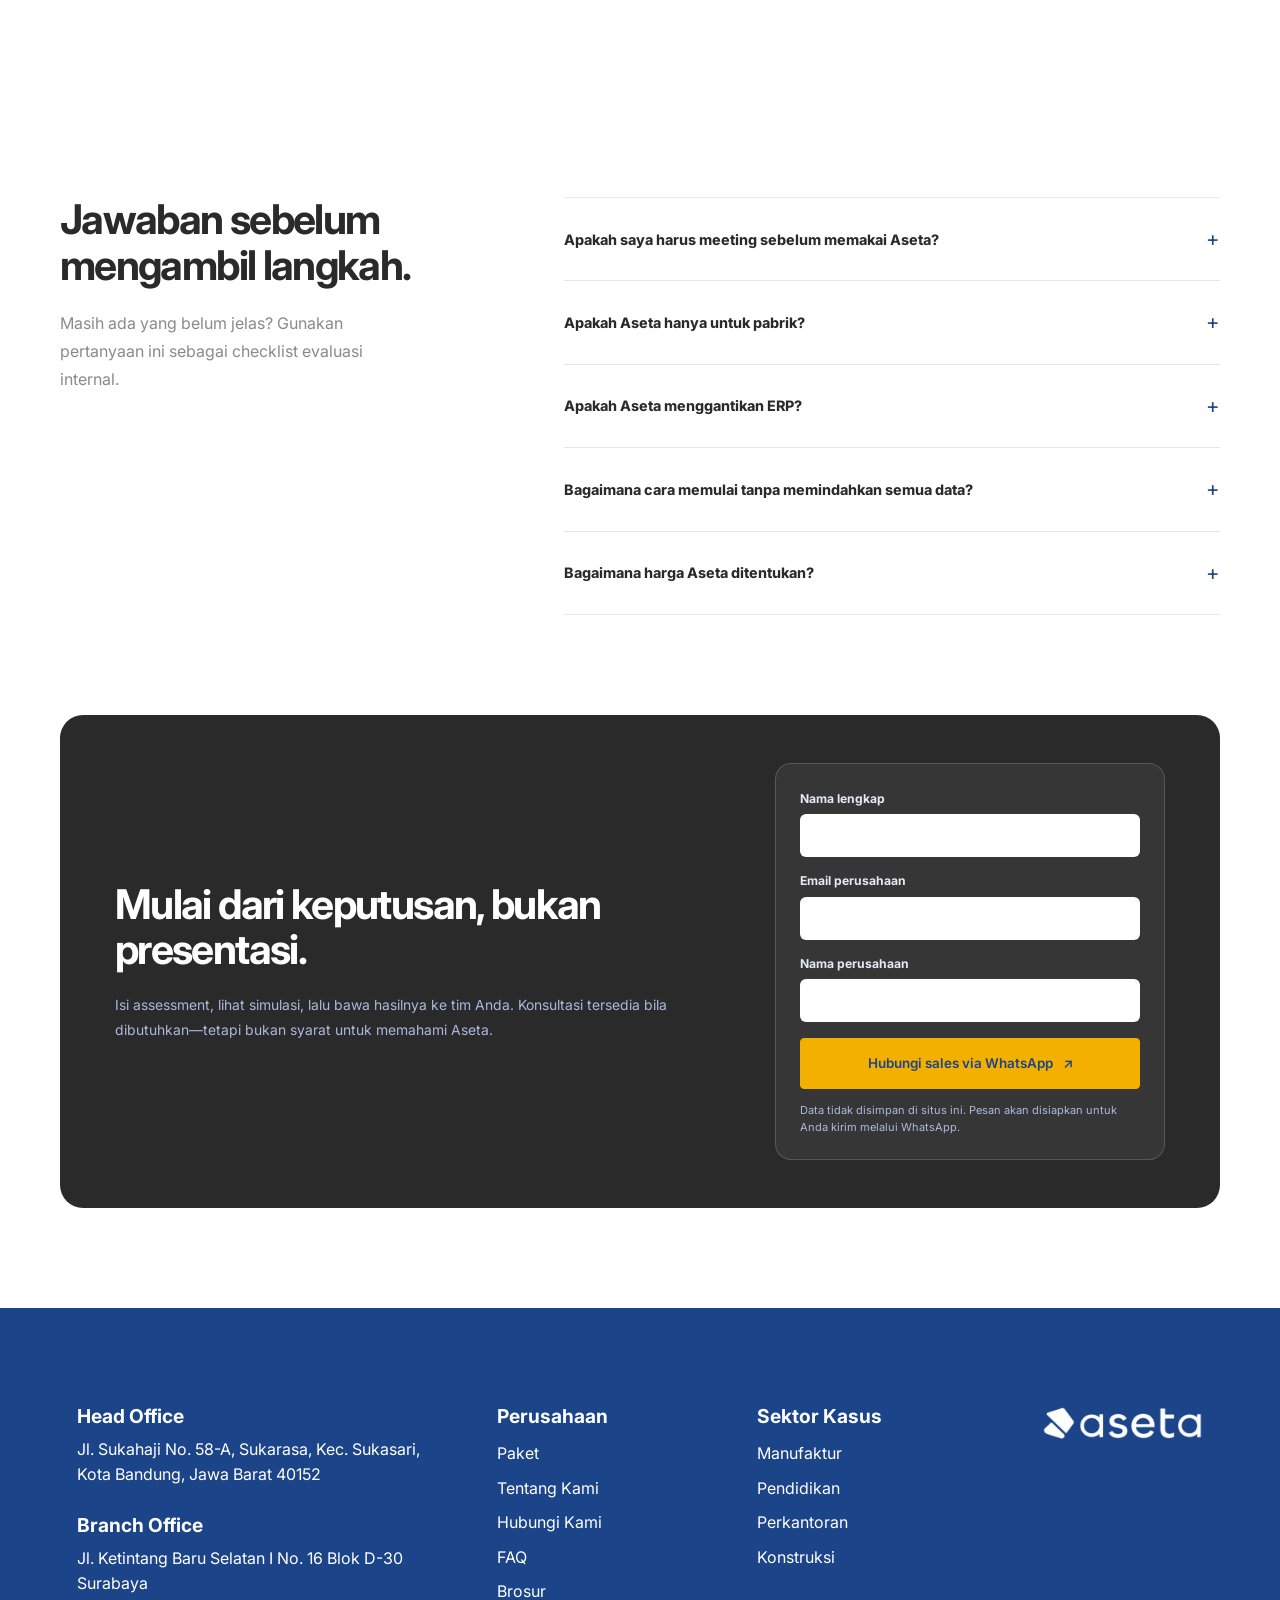
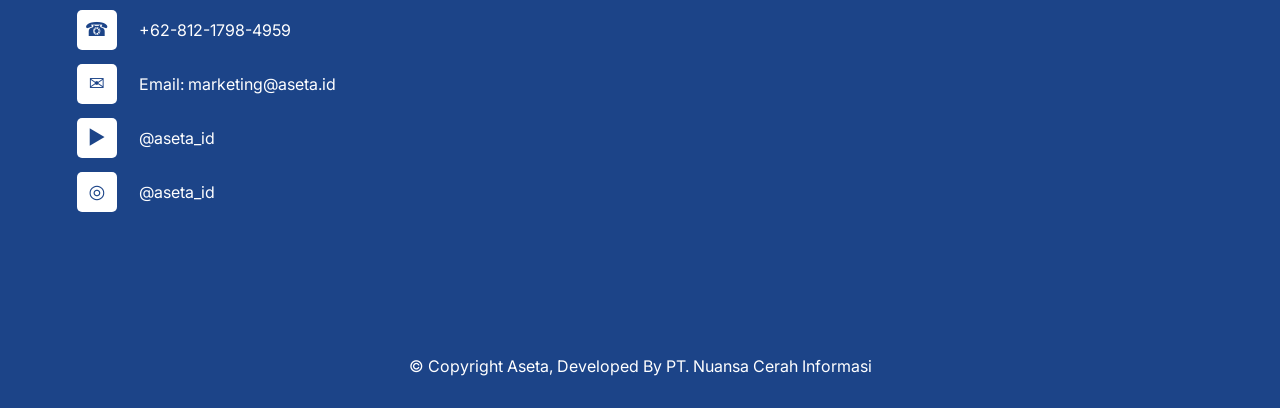
==== commit 5e7d00fb: "Make landing calculator-first and simplify assessment Co-Authored-By: Claude <noreply@anthropic.com>" ====
--- a/index.html
+++ b/index.html
@@ -9,44 +9,37 @@
   <link rel="stylesheet" href="aseta-self-serve.css">
 </head>
 <body>
-  <header class="site-header">
+  <header class="site-header" id="top">
     <div class="container nav-wrap">
       <a class="brand" href="aseta-self-serve.html" aria-label="Aseta beranda"><img src="assets/aseta-brand-logo.png" alt="Aseta"></a>
       <button class="menu-toggle" type="button" aria-expanded="false" aria-controls="main-nav">Menu</button>
       <nav id="main-nav" class="main-nav" aria-label="Navigasi utama">
-        <a href="#cek-cocok">Cek kecocokan</a><a href="#cara-kerja">Cara kerja</a><a href="#fitur">Fitur</a><a href="#faq">FAQ</a><a class="button button-dark nav-cta" href="#mulai">Mulai assessment <span aria-hidden="true">→</span></a>
+        <a href="#simulator">Kalkulator</a><a href="#cek-cocok">Assessment</a><a href="#fitur">Tentang Aseta</a><a href="#faq">FAQ</a><a class="button button-dark nav-cta" href="#cek-cocok">Cek kebutuhan <span aria-hidden="true">→</span></a>
       </nav>
     </div>
   </header>
 
   <main>
-    <section class="hero" id="top"><div class="container hero-grid">
-      <div class="hero-copy"><h1>Kelola aset dengan data. <em>Jaga operasi tetap berjalan.</em></h1><p class="hero-lead">Aseta membantu tim memusatkan data aset, merencanakan preventive maintenance, mengelola work order, dan melihat kesehatan aset tanpa berpindah-pindah spreadsheet.</p><div class="hero-actions"><a class="button button-primary" href="#cek-cocok">Cek apakah Aseta cocok <span aria-hidden="true">↗</span></a><button class="button button-outline" type="button" data-open-demo>Lihat demo singkat</button></div><div class="trust-line"><span class="check">✓</span> Mulai dari assessment mandiri · tanpa meeting wajib</div></div>
-      <div class="hero-visual"><div class="visual-glow"></div><div class="hero-photo-frame"><img src="assets/aseta-team-workspace.png" alt="Dua profesional menggunakan Aseta untuk mengelola aset bersama."></div><div class="floating-note note-top"><span>✓</span><div><b>Riwayat aset tersimpan</b><small>Siap ditelusuri</small></div></div><div class="floating-note note-bottom"><span>↗</span><div><b>Preventive terencana</b><small>Operasi lebih terkendali</small></div></div></div>
-    </div></section>
+<section class="section simulator" id="simulator"><div class="container"><div class="narrow-heading"><h1>Hitung dampak downtime dan perbaikan reaktif</h1><p class="muted">Masukkan data operasi Anda atau sesuaikan nilai contoh untuk melihat proyeksi dampak finansial dan waktu dari maintenance terencana.</p><div class="simulator-disclosure" role="note"><strong>Penting:</strong> Nilai bawaan hanya contoh. Semua hasil adalah simulasi indikatif berdasarkan input dan asumsi Anda—bukan hasil aktual Aseta atau pelanggan, bukan jaminan penghematan, audit finansial, maupun penawaran harga. Validasi dengan data operasi aktual sebelum mengambil keputusan.</div></div><div class="simulator-tabs" role="tablist"><button class="active" type="button" data-calc-tab="financial">Dampak finansial</button><button type="button" data-calc-tab="productivity">Efisiensi waktu</button></div><div class="calc-panel" data-calc-panel="financial"><div class="calc-grid"><div class="calculator"><label>Estimasi downtime operasi per bulan <output id="dt-output">12 jam</output><input id="dt-range" type="range" min="0" max="120" step="1" value="12"></label><label>Biaya per jam downtime (termasuk produksi berhenti, idle tenaga kerja, denda SLA) <output id="dtcost-output">Rp2,5 jt</output><input id="dtcost-range" type="range" min="100000" max="50000000" step="100000" value="2500000"></label><label>Biaya perbaikan reaktif per bulan (teknisi darurat, spare part, ekspedisi) <output id="repair-output">Rp15 jt</output><input id="repair-range" type="range" min="0" max="500000000" step="5000000" value="15000000"></label><label>Target pengurangan breakdown melalui preventive maintenance <output id="reduce-output">30%</output><input id="reduce-range" type="range" min="10" max="60" step="5" value="30"></label><div class="calc-result financial-result"><div class="loss"><small>Estimasi kerugian tahunan berdasarkan input</small><strong id="loss-result">Rp624 jt</strong><span>proyeksi downtime + perbaikan reaktif</span></div><div class="saving"><small>Potensi penghematan simulasi / tahun</small><strong id="saving-result">Rp187 jt</strong><span>proyeksi jika target pengurangan tercapai via preventive</span></div><div class="mini"><small>Proyeksi per bulan</small><b id="saving-month">Rp15,6 jt</b><small>Proyeksi akumulasi 3 tahun</small><b id="saving-3y">Rp561 jt</b></div></div><p class="calc-note">Seluruh angka adalah simulasi berdasarkan input dan asumsi, bukan angka aktual Aseta atau pelanggan. Hasil aktual dapat berbeda. Model: kerugian tahunan = (downtime × biaya/jam × 12) + (perbaikan reaktif × 12). Penghematan diproyeksikan dari target pengurangan breakdown; hasil tidak dijamin.</p></div><aside class="calc-context"><h3>Kenapa hitungan ini penting?</h3><ul><li><b>Breakdown mahal bukan karena perbaikannya</b>—tetapi karena produksi, layanan, atau kontrak yang berhenti bersamaannya.</li><li><b>Preventive yang terjadwal bisa diperhitungkan;</b> reaktif selalu datang di waktu terburuk dengan biaya tertinggi.</li><li><b>Data riwayat aset</b> menjadi dasar memilih: perbaiki, ganti komponen, atau ganti aset.</li></ul><div class="calc-cta"><span>Simpan hasil simulasi dan diskusikan dengan tim Aseta</span><button class="button button-dark" type="button" id="download-pdf">Dapatkan laporan simulasi (PDF)</button><span class="download-status" id="download-status" role="status" hidden></span></div></aside></div></div><div class="calc-panel" data-calc-panel="productivity" hidden><div class="calc-grid single"><div class="calculator"><label>Jumlah aset aktif <output id="asset-output">500</output><input id="asset-range" type="range" min="50" max="5000" step="50" value="500"></label><label>Jam rekap dan koordinasi per minggu <output id="hours-output">8 jam</output><input id="hours-range" type="range" min="1" max="40" value="8"></label><div class="calc-result"><div><small>Proyeksi waktu yang dapat dialihkan</small><strong id="saved-hours">4 jam/minggu</strong><span>simulasi dengan asumsi pekerjaan manual berkurang 50%</span></div><div><small>Fokus yang terbuka</small><strong id="focus-result">Preventive &amp; backlog</strong><span>gunakan waktu untuk pekerjaan yang berdampak ke operasi</span></div></div><p class="calc-note">Seluruh angka adalah simulasi berdasarkan input dan asumsi, bukan angka aktual Aseta atau pelanggan. Hasil aktual dapat berbeda. Proyeksi waktu mengasumsikan pengurangan pekerjaan manual 50%; validasi asumsi dengan kondisi proses Anda saat assessment implementasi.</p></div></div></div></section>
 
-    <section class="section proof"><div class="container proof-grid"><div><strong>Satu sumber data</strong><span>untuk aset, lokasi, dan riwayat</span></div><div><strong>Preventive terencana</strong><span>sebelum breakdown menjadi biaya</span></div><div><strong>Audit lebih siap</strong><span>jejak aktivitas tidak tercecer</span></div></div></section>
+    <section class="section assessment-section" id="cek-cocok"><div class="container"><div class="narrow-heading"><h2>Kebutuhan apa yang ingin Anda kelola?</h2><p>Pilih semua yang sesuai. Rekomendasi mengikuti fitur yang dipilih, bukan jumlah aset.</p></div><div class="assessment-card" id="assessment"><fieldset class="assessment-group"><legend>Essentials · inventaris dan audit fisik</legend>
+      <label class="assessment-choice"><input type="checkbox" data-need-id="register" value="register"><span>Registrasi/tagging aset (RFID / QR Code / barcode)</span></label><label class="assessment-choice"><input type="checkbox" data-need-id="stock-audit" value="stock-audit"><span>Stock opname atau audit fisik melalui scanner</span></label><label class="assessment-choice"><input type="checkbox" data-need-id="location-pic" value="location-pic"><span>Pelacakan lokasi aset dan penanggung jawab/PIC</span></label><label class="assessment-choice"><input type="checkbox" data-need-id="basic-relocation" value="basic-relocation"><span>Mutasi atau relokasi aset biasa</span></label>
+      </fieldset><fieldset class="assessment-group"><legend>Enterprise · lifecycle, finansial, dan maintenance</legend>
+      <label class="assessment-choice"><input type="checkbox" data-need-id="depreciation" value="depreciation"><span>Depresiasi otomatis aset</span></label><label class="assessment-choice"><input type="checkbox" data-need-id="maintenance" value="maintenance"><span>Preventive/corrective maintenance dan penanganan ticket/work-order</span></label><label class="assessment-choice"><input type="checkbox" data-need-id="borrowing-disposal" value="borrowing-disposal"><span>Peminjaman dan disposal/write-off aset formal</span></label><label class="assessment-choice"><input type="checkbox" data-need-id="cross-branch-approval" value="cross-branch-approval"><span>Approval mutasi lintas cabang / multi-branch control</span></label><label class="assessment-choice"><input type="checkbox" data-need-id="erp-integration" value="erp-integration"><span>Integrasi dengan ERP/accounting via API</span></label>
+      </fieldset><fieldset class="assessment-group assessment-no-need"><legend>Kondisi saat ini</legend><label class="assessment-choice"><input type="checkbox" data-no-need value="no-need"><span>Belum membutuhkan Aseta — proses saat ini masih terkendali dan belum ada rencana perubahan.</span></label></fieldset><p id="assessment-validation" class="assessment-validation" role="alert" aria-live="assertive" hidden></p><button class="button button-dark" type="button" id="assessment-submit">Lihat rekomendasi</button><div class="assessment-result" id="assessment-result" aria-live="polite" hidden><h3>Rekomendasi</h3><strong id="result-plan"></strong><p id="result-reason"></p></div></div></div></section>
 
-    <section class="section assessment-section" id="cek-cocok"><div class="container"><div class="narrow-heading"><h2>Apakah Aseta tepat untuk kebutuhan Anda?</h2><p>Jawab lima pertanyaan. Anda akan mendapatkan rekomendasi tingkat solusi dan langkah mulai—termasuk bila Aseta belum menjadi prioritas.</p></div><div class="assessment-wrap"><div class="assessment-card" id="assessment"><div class="progress-row"><span>Langkah <b id="step-number">1</b> dari 5</span><div class="progress-track"><i id="progress-bar"></i></div></div><fieldset data-step="1"><legend>Berapa banyak aset yang perlu dikelola?</legend><label class="choice"><input type="radio" name="asset_count" value="small"><span><b>Di bawah 100 aset</b><small>Operasi masih dapat dikelola dengan proses sederhana</small></span></label><label class="choice"><input type="radio" name="asset_count" value="medium"><span><b>100–1.000 aset</b><small>Mulai membutuhkan data terpusat dan jadwal maintenance</small></span></label><label class="choice"><input type="radio" name="asset_count" value="large"><span><b>Lebih dari 1.000 aset</b><small>Perlu kontrol, prioritas, dan pelaporan lintas lokasi</small></span></label></fieldset><fieldset data-step="2" hidden><legend>Bagaimana maintenance dikelola hari ini?</legend><label class="choice"><input type="radio" name="process" value="spreadsheet"><span><b>Spreadsheet atau chat</b><small>Informasi tersebar dan status sulit dipantau</small></span></label><label class="choice"><input type="radio" name="process" value="system"><span><b>Sudah memakai sistem</b><small>Ingin meningkatkan visibilitas atau mengganti proses lama</small></span></label><label class="choice"><input type="radio" name="process" value="manual"><span><b>Mayoritas masih manual</b><small>Belum ada jadwal dan pencatatan yang konsisten</small></span></label></fieldset><fieldset data-step="3" hidden><legend>Masalah apa yang paling mahal bagi operasi Anda?</legend><label class="choice"><input type="radio" name="problem" value="breakdown"><span><b>Breakdown tidak terduga</b><small>Downtime dan biaya perbaikan sulit diprediksi</small></span></label><label class="choice"><input type="radio" name="problem" value="visibility"><span><b>Data dan status tidak terlihat</b><small>Sulit mengetahui kondisi aset dan pekerjaan yang berjalan</small></span></label><label class="choice"><input type="radio" name="problem" value="audit"><span><b>Audit dan kepatuhan</b><small>Riwayat inspeksi dan pekerjaan sulit ditelusuri</small></span></label></fieldset><fieldset data-step="4" hidden><legend>Berapa banyak lokasi atau tim yang terlibat?</legend><label class="choice"><input type="radio" name="locations" value="one"><span><b>Satu lokasi, satu tim</b><small>Fokus pada standardisasi proses inti</small></span></label><label class="choice"><input type="radio" name="locations" value="many"><span><b>Beberapa lokasi atau tim</b><small>Butuh kontrol akses dan koordinasi lintas area</small></span></label><label class="choice"><input type="radio" name="locations" value="distributed"><span><b>Operasi tersebar</b><small>Perlu visibilitas terpusat dan pelaporan konsisten</small></span></label></fieldset><fieldset data-step="5" hidden><legend>Apa hasil yang ingin dicapai dalam 90 hari?</legend><label class="choice"><input type="radio" name="goal" value="control"><span><b>Data aset lebih rapi</b><small>Mulai dari asset register dan struktur lokasi</small></span></label><label class="choice"><input type="radio" name="goal" value="maintenance"><span><b>Maintenance lebih terencana</b><small>Kurangi pekerjaan reaktif dan overdue</small></span></label><label class="choice"><input type="radio" name="goal" value="visibility"><span><b>Kontrol dan laporan manajemen</b><small>Ukur kesehatan aset, biaya, dan SLA pekerjaan</small></span></label></fieldset><div class="assessment-actions"><button class="button button-light" type="button" id="prev-step" hidden>← Kembali</button><button class="button button-dark" type="button" id="next-step">Lanjut →</button></div><p class="form-hint" id="assessment-hint">Pilih satu jawaban untuk melanjutkan.</p></div><div class="assessment-result" id="assessment-result" hidden><div class="result-check">✓</div><h3 id="result-title"></h3><p id="result-copy"></p><div class="recommendation"><span>Solusi mulai yang disarankan</span><strong id="result-plan"></strong><small id="result-reason"></small></div><div class="result-actions"><a class="button button-primary" href="#simulator">Hitung potensi manfaat</a><button class="button button-light" type="button" id="try-again">Ulangi assessment</button></div></div></div></div></section>
+    <section class="section product-proof" id="fitur"><div class="container proof-layout"><div><p class="eyebrow">Aseta · asset &amp; maintenance management</p><h2>Data aset dan maintenance dalam satu alur kerja.</h2><p>Aseta membantu tim menjaga data, riwayat, dan pekerjaan aset agar lebih mudah dipantau dan diaudit.</p><button class="button button-primary" type="button" data-open-demo>Lihat demo interaktif</button></div><div class="proof-points"><article><h3>Inventaris &amp; audit fisik</h3><p>Registrasi aset, lokasi, PIC, tagging, dan stock opname.</p></article><article><h3>Lifecycle &amp; maintenance</h3><p>Preventive, corrective, work order, depresiasi, serta catatan aset.</p></article><article><h3>Mulai sesuai kebutuhan</h3><p>Essentials cocok untuk inventaris dan audit; Enterprise menambah kebutuhan lifecycle dan maintenance.</p></article><article><h3>Belum perlu sistem baru?</h3><p>Jika proses masih terkendali dan belum ada rencana perubahan, tidak perlu memaksakan implementasi.</p></article></div></div></section>
 
-    <section class="section workflow" id="cara-kerja"><div class="container workflow-grid"><div><h2>Dari data aset sampai keputusan maintenance.</h2><p>Anda dapat memulai dengan ruang lingkup kecil. Tidak perlu memindahkan seluruh proses pada hari pertama.</p><a class="button button-primary" href="#simulator">Simulasikan kebutuhan →</a></div><div class="steps"><div class="step"><span>01</span><div><h3>Petakan kondisi awal</h3><p>Tentukan aset, lokasi, criticality, dan masalah yang ingin diselesaikan lebih dulu.</p></div></div><div class="step"><span>02</span><div><h3>Bangun asset register</h3><p>Satukan identitas aset, dokumen, vendor, warranty, dan riwayat dalam struktur yang konsisten.</p></div></div><div class="step"><span>03</span><div><h3>Rencanakan pekerjaan</h3><p>Buat preventive schedule, work order, inspeksi, spare part, dan penugasan teknisi.</p></div></div><div class="step"><span>04</span><div><h3>Ukur dan perbaiki</h3><p>Lihat backlog, overdue, downtime, biaya, dan kepatuhan untuk menentukan prioritas berikutnya.</p></div></div></div></div></section>
+<section class="section faq" id="faq"><div class="container faq-grid"><div><h2>Jawaban sebelum mengambil langkah.</h2><p class="muted">Masih ada yang belum jelas? Gunakan pertanyaan ini sebagai checklist evaluasi internal.</p></div><div class="faq-list"><details><summary>Apakah saya harus meeting sebelum memakai Aseta?</summary><p>Tidak untuk memahami kecocokan awal. Anda dapat menyelesaikan assessment dan simulator terlebih dahulu. Untuk konfigurasi, migrasi, integrasi, atau scope enterprise, diskusi teknis tetap dapat dijadwalkan sebagai langkah lanjutan.</p></details><details><summary>Apakah Aseta hanya untuk pabrik?</summary><p>Tidak. Kebutuhannya dapat muncul pada fasilitas, gedung, warehouse, fleet, hospitality, utilitas, dan operasi lain yang memiliki aset serta pekerjaan maintenance berulang.</p></details><details><summary>Apakah Aseta menggantikan ERP?</summary><p>Aseta berfokus pada asset lifecycle dan maintenance management. Integrasi dengan sistem akuntansi atau ERP dapat dievaluasi berdasarkan kebutuhan organisasi.</p></details><details><summary>Bagaimana cara memulai tanpa memindahkan semua data?</summary><p>Mulai dari satu lokasi, satu kategori aset, atau satu alur preventive maintenance. Setelah struktur dan manfaat tervalidasi, cakupan dapat diperluas bertahap.</p></details><details><summary>Bagaimana harga Aseta ditentukan?</summary><p>Investasi biasanya bergantung pada jumlah aset, jumlah user, lokasi, modul, kebutuhan implementasi, dan integrasi. Gunakan assessment untuk menyusun scope awal sebelum meminta penawaran—bukan meeting panjang untuk mengetahui kebutuhan dasar.</p></details></div></div></section>
+<section class="section start-section" id="mulai"><div class="container start-card"><div><h2>Mulai dari keputusan, bukan presentasi.</h2><p>Isi assessment, lihat simulasi, lalu bawa hasilnya ke tim Anda. Konsultasi tersedia bila dibutuhkan—tetapi bukan syarat untuk memahami Aseta.</p></div><form class="start-form" id="sales-contact-form"><label for="sales-name">Nama lengkap<input id="sales-name" name="name" type="text" autocomplete="name" required></label><label for="sales-email">Email perusahaan<input id="sales-email" name="email" type="email" autocomplete="email" required></label><label for="sales-company">Nama perusahaan<input id="sales-company" name="company" type="text" autocomplete="organization" required></label><button class="button button-primary" type="submit">Hubungi sales via WhatsApp <span aria-hidden="true">↗</span></button><p class="form-privacy">Data tidak disimpan di situs ini. Pesan akan disiapkan untuk Anda kirim melalui WhatsApp.</p></form></div></section>
+  </main>
 
-    <section class="section features-section" id="fitur"><div class="container"><div class="narrow-heading"><h2>Satu alur untuk aset yang lebih terkontrol.</h2><p>Jelajahi fungsi berdasarkan keputusan yang perlu dibuat tim, bukan sekadar daftar modul.</p></div><div class="feature-grid"><article><img class="feature-icon" src="assets/aseta-detailAsset.png" alt="" aria-hidden="true"><h3>Asset register</h3><p>Tahu aset apa yang dimiliki, berada di mana, siapa penanggung jawabnya, dan bagaimana kondisinya.</p><span class="feature-link">Identitas · lokasi · dokumen · warranty</span></article><article><img class="feature-icon" src="assets/aseta-preventiveMaint.png" alt="" aria-hidden="true"><h3>Maintenance planning</h3><p>Ubah jadwal berkala menjadi pekerjaan yang terukur agar maintenance tidak hanya bergerak saat terjadi kerusakan.</p><span class="feature-link">Preventive · corrective · inspection</span></article><article><img class="feature-icon" src="assets/aseta-correctiveMaint.png" alt="" aria-hidden="true"><h3>Work order control</h3><p>Pantau permintaan, penugasan, SLA, status, dan hasil pekerjaan dari satu antrean kerja.</p><span class="feature-link">Request · approval · assignment · closure</span></article><article><img class="feature-icon" src="assets/aseta-transferMutasi.png" alt="" aria-hidden="true"><h3>Spare part &amp; cost</h3><p>Hubungkan kebutuhan suku cadang dan biaya dengan pekerjaan agar keputusan perbaikan lebih lengkap.</p><span class="feature-link">Stock · usage · vendor · cost history</span></article><article><img class="feature-icon" src="assets/aseta-dashboard.png" alt="" aria-hidden="true"><h3>Dashboard &amp; reporting</h3><p>Berikan manajemen gambaran kesehatan aset, backlog, downtime, dan kepatuhan tanpa rekap manual.</p><span class="feature-link">KPI · trend · audit trail · export</span></article><article><img class="feature-icon" src="assets/aseta-laporanAktifitas.png" alt="" aria-hidden="true"><h3>Role &amp; approval</h3><p>Sesuaikan akses dan alur persetujuan dengan struktur organisasi dan tanggung jawab operasional.</p><span class="feature-link">Role-based · approval · activity log</span></article></div></div></section>
-
-    <section class="section simulator" id="simulator"><div class="container"><div class="narrow-heading"><h2>Simulasi dampak downtime dan perbaikan reaktif</h2><p class="muted">Masukkan data operasi Anda atau sesuaikan nilai contoh untuk melihat proyeksi dampak finansial dan waktu dari maintenance terencana.</p><div class="simulator-disclosure" role="note"><strong>Penting:</strong> Nilai bawaan hanya contoh. Semua hasil adalah simulasi indikatif berdasarkan input dan asumsi Anda—bukan hasil aktual Aseta atau pelanggan, bukan jaminan penghematan, audit finansial, maupun penawaran harga. Validasi dengan data operasi aktual sebelum mengambil keputusan.</div></div><div class="simulator-tabs" role="tablist"><button class="active" type="button" data-calc-tab="financial">Dampak finansial</button><button type="button" data-calc-tab="productivity">Efisiensi waktu</button></div><div class="calc-panel" data-calc-panel="financial"><div class="calc-grid"><div class="calculator"><label>Estimasi downtime operasi per bulan <output id="dt-output">12 jam</output><input id="dt-range" type="range" min="0" max="120" step="1" value="12"></label><label>Biaya per jam downtime (termasuk produksi berhenti, idle tenaga kerja, denda SLA) <output id="dtcost-output">Rp2,5 jt</output><input id="dtcost-range" type="range" min="100000" max="50000000" step="100000" value="2500000"></label><label>Biaya perbaikan reaktif per bulan (teknisi darurat, spare part, ekspedisi) <output id="repair-output">Rp15 jt</output><input id="repair-range" type="range" min="0" max="500000000" step="5000000" value="15000000"></label><label>Target pengurangan breakdown melalui preventive maintenance <output id="reduce-output">30%</output><input id="reduce-range" type="range" min="10" max="60" step="5" value="30"></label><div class="calc-result financial-result"><div class="loss"><small>Estimasi kerugian tahunan berdasarkan input</small><strong id="loss-result">Rp624 jt</strong><span>proyeksi downtime + perbaikan reaktif</span></div><div class="saving"><small>Potensi penghematan simulasi / tahun</small><strong id="saving-result">Rp187 jt</strong><span>proyeksi jika target pengurangan tercapai via preventive</span></div><div class="mini"><small>Proyeksi per bulan</small><b id="saving-month">Rp15,6 jt</b><small>Proyeksi akumulasi 3 tahun</small><b id="saving-3y">Rp561 jt</b></div></div><p class="calc-note">Seluruh angka adalah simulasi berdasarkan input dan asumsi, bukan angka aktual Aseta atau pelanggan. Hasil aktual dapat berbeda. Model: kerugian tahunan = (downtime × biaya/jam × 12) + (perbaikan reaktif × 12). Penghematan diproyeksikan dari target pengurangan breakdown; hasil tidak dijamin.</p></div><aside class="calc-context"><h3>Kenapa hitungan ini penting?</h3><ul><li><b>Breakdown mahal bukan karena perbaikannya</b>—tetapi karena produksi, layanan, atau kontrak yang berhenti bersamaannya.</li><li><b>Preventive yang terjadwal bisa diperhitungkan;</b> reaktif selalu datang di waktu terburuk dengan biaya tertinggi.</li><li><b>Data riwayat aset</b> menjadi dasar memilih: perbaiki, ganti komponen, atau ganti aset.</li></ul><div class="calc-cta"><span>Simpan hasil simulasi dan diskusikan dengan tim Aseta</span><button class="button button-dark" type="button" id="download-pdf">Dapatkan laporan simulasi (PDF)</button><span class="download-status" id="download-status" role="status" hidden></span></div></aside></div></div><div class="calc-panel" data-calc-panel="productivity" hidden><div class="calc-grid single"><div class="calculator"><label>Jumlah aset aktif <output id="asset-output">500</output><input id="asset-range" type="range" min="50" max="5000" step="50" value="500"></label><label>Jam rekap dan koordinasi per minggu <output id="hours-output">8 jam</output><input id="hours-range" type="range" min="1" max="40" value="8"></label><div class="calc-result"><div><small>Proyeksi waktu yang dapat dialihkan</small><strong id="saved-hours">4 jam/minggu</strong><span>simulasi dengan asumsi pekerjaan manual berkurang 50%</span></div><div><small>Fokus yang terbuka</small><strong id="focus-result">Preventive &amp; backlog</strong><span>gunakan waktu untuk pekerjaan yang berdampak ke operasi</span></div></div><p class="calc-note">Seluruh angka adalah simulasi berdasarkan input dan asumsi, bukan angka aktual Aseta atau pelanggan. Hasil aktual dapat berbeda. Proyeksi waktu mengasumsikan pengurangan pekerjaan manual 50%; validasi asumsi dengan kondisi proses Anda saat assessment implementasi.</p></div></div></div></section>
-
-    <dialog class="lead-dialog" id="lead-dialog" aria-labelledby="lead-dialog-title"><div class="lead-dialog-card"><form id="simulator-lead-form" data-lead-endpoint="https://script.google.com/macros/s/AKfycby-vKKQm6JI0p5oP1Ku0U28ODJJsuu1aBRdcObxlWJtahYDqlIMy09OjkKt6KhprMpQ/exec"><button class="lead-dialog-close" type="button" data-close-lead aria-label="Tutup form">×</button><h3 id="lead-dialog-title">Unduh hasil simulasi</h3><p>Isi data berikut agar tim Aseta dapat menindaklanjuti kebutuhan Anda. PDF akan diunduh setelah data berhasil dicatat.</p><label>Nama lengkap<input name="name" type="text" autocomplete="name" required></label><label>Email perusahaan<input name="email" type="email" autocomplete="email" required></label><label>Nama perusahaan<input name="company" type="text" autocomplete="organization" required></label><label>Nomor WhatsApp<input name="phone" type="tel" inputmode="tel" autocomplete="tel" placeholder="Contoh: +62 812 3456 7890" required></label><label class="lead-consent"><input name="consent" type="checkbox" required><span>Saya setuju data ini digunakan tim Aseta untuk menghubungi saya terkait hasil simulasi dan kebutuhan pengelolaan aset.</span></label><label class="lead-honeypot" aria-hidden="true">Website<input name="website" type="text" tabindex="-1" autocomplete="off"></label><p class="lead-error" id="lead-error" role="alert" hidden></p><button class="button button-primary" id="lead-submit" type="submit">Kirim data &amp; unduh PDF</button></form><div class="lead-next-step" id="lead-next-step" hidden><p>PDF sudah diunduh. Lanjutkan ke WhatsApp tim Aseta untuk berbagi hasil dan menyapa tim kami.</p><button class="button button-dark" id="share-whatsapp" type="button">Lanjut ke WhatsApp Aseta ↗</button><button class="button button-light" id="share-pdf" type="button" hidden>Bagikan PDF ke WhatsApp ↗</button><span class="download-status" id="share-status" role="status"></span></div></div></dialog>
-
-    <section class="section fit-section"><div class="container fit-grid"><div><h2>Kapan Aseta belum perlu dipakai?</h2><p class="muted">Tidak semua organisasi perlu platform EAM/CMMS sekarang. Kejelasan ini membantu Anda mengambil keputusan tanpa tekanan.</p></div><div class="fit-list"><div><span class="fit-icon yes">✓</span><p><b>Anda cocok jika:</b> jumlah aset bertambah, pekerjaan maintenance berulang, dan tim membutuhkan status serta riwayat yang dapat dipercaya.</p></div><div><span class="fit-icon yes">✓</span><p><b>Anda cocok jika:</b> manajemen membutuhkan laporan kondisi aset, biaya, kepatuhan, atau backlog lintas lokasi.</p></div><div><span class="fit-icon no">×</span><p><b>Belum prioritas jika:</b> aset sangat sedikit, pekerjaan tidak berulang, dan proses manual masih mudah dikendalikan oleh satu orang.</p></div><div><span class="fit-icon no">×</span><p><b>Perlu evaluasi lebih lanjut jika:</b> Anda membutuhkan ERP/accounting penuh; Aseta berfokus pada aset dan maintenance, bukan pengganti semua sistem bisnis.</p></div></div></div></section>
-
-    <section class="section faq" id="faq"><div class="container faq-grid"><div><h2>Jawaban sebelum mengambil langkah.</h2><p class="muted">Masih ada yang belum jelas? Gunakan pertanyaan ini sebagai checklist evaluasi internal.</p></div><div class="faq-list"><details><summary>Apakah saya harus meeting sebelum memakai Aseta?</summary><p>Tidak untuk memahami kecocokan awal. Anda dapat menyelesaikan assessment dan simulator terlebih dahulu. Untuk konfigurasi, migrasi, integrasi, atau scope enterprise, diskusi teknis tetap dapat dijadwalkan sebagai langkah lanjutan.</p></details><details><summary>Apakah Aseta hanya untuk pabrik?</summary><p>Tidak. Kebutuhannya dapat muncul pada fasilitas, gedung, warehouse, fleet, hospitality, utilitas, dan operasi lain yang memiliki aset serta pekerjaan maintenance berulang.</p></details><details><summary>Apakah Aseta menggantikan ERP?</summary><p>Aseta berfokus pada asset lifecycle dan maintenance management. Integrasi dengan sistem akuntansi atau ERP dapat dievaluasi berdasarkan kebutuhan organisasi.</p></details><details><summary>Bagaimana cara memulai tanpa memindahkan semua data?</summary><p>Mulai dari satu lokasi, satu kategori aset, atau satu alur preventive maintenance. Setelah struktur dan manfaat tervalidasi, cakupan dapat diperluas bertahap.</p></details><details><summary>Bagaimana harga Aseta ditentukan?</summary><p>Investasi biasanya bergantung pada jumlah aset, jumlah user, lokasi, modul, kebutuhan implementasi, dan integrasi. Gunakan assessment untuk menyusun scope awal sebelum meminta penawaran—bukan meeting panjang untuk mengetahui kebutuhan dasar.</p></details></div></div></section>
-
-    <section class="section start-section" id="mulai"><div class="container start-card"><div><h2>Mulai dari keputusan, bukan presentasi.</h2><p>Isi assessment, lihat simulasi, lalu bawa hasilnya ke tim Anda. Konsultasi tersedia bila dibutuhkan—tetapi bukan syarat untuk memahami Aseta.</p></div><form class="start-form" id="sales-contact-form"><label for="sales-name">Nama lengkap<input id="sales-name" name="name" type="text" autocomplete="name" required></label><label for="sales-email">Email perusahaan<input id="sales-email" name="email" type="email" autocomplete="email" required></label><label for="sales-company">Nama perusahaan<input id="sales-company" name="company" type="text" autocomplete="organization" required></label><button class="button button-primary" type="submit">Hubungi sales via WhatsApp <span aria-hidden="true">↗</span></button><p class="form-privacy">Data tidak disimpan di situs ini. Pesan akan disiapkan untuk Anda kirim melalui WhatsApp.</p></form></div></section>
-  </main>
+  <dialog class="lead-dialog" id="lead-dialog" aria-labelledby="lead-dialog-title"><div class="lead-dialog-card"><form id="simulator-lead-form" data-lead-endpoint="https://script.google.com/macros/s/AKfycby-vKKQm6JI0p5oP1Ku0U28ODJJsuu1aBRdcObxlWJtahYDqlIMy09OjkKt6KhprMpQ/exec"><button class="lead-dialog-close" type="button" data-close-lead aria-label="Tutup form">×</button><h3 id="lead-dialog-title">Unduh hasil simulasi</h3><p>Isi data berikut agar tim Aseta dapat menindaklanjuti kebutuhan Anda. PDF akan diunduh setelah data berhasil dicatat.</p><label>Nama lengkap<input name="name" type="text" autocomplete="name" required></label><label>Email perusahaan<input name="email" type="email" autocomplete="email" required></label><label>Nama perusahaan<input name="company" type="text" autocomplete="organization" required></label><label>Jabatan<input name="position" type="text" autocomplete="organization-title" required></label><label>Nomor WhatsApp<div class="lead-phone-field"><span aria-hidden="true">+62</span><input name="phone" type="tel" inputmode="tel" autocomplete="tel-national" placeholder="812 3456 7890" aria-label="Nomor WhatsApp setelah +62" required></div></label><label class="lead-consent"><input name="consent" type="checkbox" required><span>Saya setuju data ini digunakan tim Aseta untuk menghubungi saya terkait hasil simulasi dan kebutuhan pengelolaan aset.</span></label><label class="lead-honeypot" aria-hidden="true">Website<input name="website" type="text" tabindex="-1" autocomplete="off"></label><p class="lead-error" id="lead-error" role="alert" hidden></p><button class="button button-primary" id="lead-submit" type="submit">Kirim data &amp; unduh PDF</button></form><div class="lead-next-step" id="lead-next-step" hidden><p>PDF sudah diunduh. Lanjutkan ke WhatsApp tim Aseta untuk berbagi hasil dan menyapa tim kami.</p><button class="button button-dark" id="share-whatsapp" type="button">Lanjut ke WhatsApp Aseta ↗</button><button class="button button-light" id="share-pdf" type="button" hidden>Bagikan PDF ke WhatsApp ↗</button><span class="download-status" id="share-status" role="status"></span></div></div></dialog>
 
   <footer class="site-footer"><div class="footer-grid"><div class="footer-contact"><section class="footer-office"><h2>Head Office</h2><p>Jl. Sukahaji No. 58-A, Sukarasa, Kec. Sukasari, Kota Bandung, Jawa Barat 40152</p></section><section class="footer-office"><h2>Branch Office</h2><p>Jl. Ketintang Baru Selatan I No. 16 Blok D-30 Surabaya</p></section><a class="footer-contact-link" href="https://wa.me/6281217984959"><span aria-hidden="true">☎</span>+62-812-1798-4959</a><a class="footer-contact-link" href="mailto:marketing@aseta.id"><span aria-hidden="true">✉</span>Email: marketing@aseta.id</a><a class="footer-contact-link" href="https://www.youtube.com/@aseta_id" target="_blank" rel="noopener"><span aria-hidden="true">▶</span>@aseta_id</a><a class="footer-contact-link" href="https://www.instagram.com/aseta_id/" target="_blank" rel="noopener"><span aria-hidden="true">◎</span>@aseta_id</a></div><nav class="footer-nav" aria-label="Perusahaan"><h2>Perusahaan</h2><a href="https://aseta.id/harga.html">Paket</a><a href="https://aseta.id/tentang_kami.html">Tentang Kami</a><a href="https://aseta.id/hubungi_kami.html">Hubungi Kami</a><a href="https://aseta.id/#faq">FAQ</a><a href="https://aseta.id/" target="_blank" rel="noopener">Brosur</a></nav><nav class="footer-nav" aria-label="Sektor Kasus"><h2>Sektor Kasus</h2><a href="https://aseta.id/">Manufaktur</a><a href="https://aseta.id/">Pendidikan</a><a href="https://aseta.id/">Perkantoran</a><a href="https://aseta.id/">Konstruksi</a></nav><a class="footer-brand" href="#top" aria-label="Aseta beranda"><img src="assets/aseta-brand-logo.png" alt="Aseta"></a></div><div class="footer-bottom"><span>© Copyright Aseta, Developed By PT. Nuansa Cerah Informasi</span></div></footer>
 
   <div class="modal-backdrop" id="demo-modal" hidden><div class="demo-modal demo-app" role="dialog" aria-modal="true" aria-label="Demo aplikasi Aseta"><aside class="demo-side"><a class="demo-brand" href="#top" aria-label="Aseta"><img src="assets/aseta-brand-logo.png" alt="Aseta"></a><p class="demo-side-label">DEMO WORKSPACE</p><nav class="demo-nav" aria-label="Navigasi demo"><button class="active" type="button" data-demo-view="dashboard"><span class="demo-nav-icon" aria-hidden="true">⌂</span>Dashboard</button><button type="button" data-demo-view="assets"><span class="demo-nav-icon" aria-hidden="true">▣</span>Aset</button><button type="button" data-demo-view="workorders"><span class="demo-nav-icon" aria-hidden="true">⌁</span>Maintenance</button><button type="button" data-demo-view="preventive"><span class="demo-nav-icon" aria-hidden="true">◷</span>Preventive</button></nav><div class="demo-side-foot"><span></span>Data simulasi interaktif</div></aside><section class="demo-main"><header class="demo-window-bar"><div class="demo-heading"><span>Aseta Workspace</span><h2 id="demo-page-title">Dashboard</h2></div><span class="demo-badge">DATA DEMO · INTERAKTIF</span><button class="modal-close" type="button" aria-label="Tutup demo" data-close-demo>×</button></header><div class="demo-body" id="demo-body"></div><div class="modal-footer"><span>Coba langsung: selesaikan maintenance, jadwalkan preventive, buka detail aset — KPI ikut berubah.</span><a class="button button-dark" href="#cek-cocok" data-close-demo>Mulai assessment →</a></div></section></div></div>
+  <script src="aseta-assessment-rules.js"></script>
   <script src="aseta-self-serve.js"></script>
 </body>
 </html>
--- a/aseta-self-serve.css
+++ b/aseta-self-serve.css
@@ -1,5 +1,5 @@
 @import url('https://fonts.googleapis.com/css?family=Inter:100,200,300,400,500,600,700&display=swap');
-:root{--ink:#2a2a2a;--ink-2:#363636;--muted:#8a8a8a;--line:#e5e7eb;--paper:#fff7ef;--white:#fff;--blue:#1c4488;--blue-dark:#13346c;--lime:#f3b000;--green:#1c4488;--amber:#f3b000;--red:#d96d64;--shadow:0 16px 42px rgba(28,68,136,.12);--radius:4px}*{box-sizing:border-box}html{scroll-behavior:smooth;overflow-x:hidden}body{margin:0;color:var(--ink);background:#fff;font-family:'Inter',ui-sans-serif,system-ui,sans-serif;line-height:1.75;letter-spacing:0;overflow-x:hidden}body.modal-open{overflow:hidden}a{color:inherit;text-decoration:none}button,input{font:inherit}button:focus-visible,a:focus-visible,input:focus-visible,summary:focus-visible{outline:3px solid var(--lime);outline-offset:4px}.container{width:min(1160px,calc(100% - 48px));margin-inline:auto}.section{padding:100px 0}.eyebrow{display:flex;align-items:center;gap:10px;margin:0 0 20px;color:var(--blue);font-size:.72rem;font-weight:700;letter-spacing:.1em;text-transform:uppercase}.eyebrow.light{color:var(--lime)}.eyebrow-dot{width:8px;height:8px;border-radius:50%;background:var(--lime);box-shadow:0 0 0 6px rgba(243,176,0,.14)}h1,h2,h3,p{margin-top:0}h1,h2{letter-spacing:-.04em;line-height:1.12}h1{max-width:640px;margin-bottom:27px;font-size:clamp(2.8rem,5vw,4.7rem);font-weight:700}h2{margin-bottom:20px;font-size:clamp(2rem,3.2vw,2.85rem);font-weight:700}h3{line-height:1.18}em{color:var(--lime);font-style:normal}.muted{color:var(--muted)}.button{display:inline-flex;align-items:center;justify-content:center;gap:10px;border:1px solid transparent;border-radius:4px;padding:13px 24px;font-size:.84rem;font-weight:600;cursor:pointer;transition:transform .2s,box-shadow .2s,background .2s,color .2s}.button:hover{transform:translateY(-2px);box-shadow:0 10px 22px rgba(28,68,136,.16)}.button-primary{color:var(--blue);background:var(--lime);border-color:var(--lime)}.button-primary:hover{background:#ffc52e;border-color:#ffc52e}.button-dark{color:#fff;background:var(--blue);border-color:var(--blue)}.button-dark:hover{background:var(--blue-dark)}.button-light{border-color:var(--line);color:var(--blue);background:#fff}.button-outline{border-color:rgba(255,255,255,.75);color:#fff;background:transparent}.button-outline:hover{background:#fff;color:var(--blue)}.site-header{position:sticky;z-index:20;top:0;border-bottom:1px solid rgba(28,68,136,.12);background:rgba(255,255,255,.96);backdrop-filter:blur(20px)}.nav-wrap{min-height:78px;display:flex;align-items:center;justify-content:space-between}.brand{display:inline-flex;align-items:center}.brand img{display:block;width:auto;height:40px;max-width:165px;object-fit:contain}.main-nav{display:flex;align-items:center;gap:27px;color:#666;font-size:.8rem;font-weight:500}.main-nav a:hover{color:var(--blue)}.main-nav .nav-cta{padding:11px 18px;color:#fff;background:var(--blue);border-color:var(--blue)}.menu-toggle{display:none;border:1px solid var(--line);border-radius:9px;background:#fff;padding:8px 12px;color:var(--ink);font-weight:700}.hero{position:relative;overflow:hidden;padding:105px 0 75px;background:linear-gradient(135deg,#092056 0%,#1c4488 58%,#3164f4 100%);color:#fff}.hero:after{position:absolute;right:0;bottom:0;left:0;height:1px;background:rgba(255,255,255,.18);content:''}.hero-grid{display:grid;grid-template-columns:.9fr 1.1fr;gap:84px;align-items:center}.hero-lead{max-width:575px;margin-bottom:34px;color:#c9d3f1;font-size:1.04rem;line-height:1.7}.hero-actions{display:flex;flex-wrap:wrap;align-items:center;gap:13px}.trust-line{display:flex;align-items:center;gap:8px;margin-top:28px;color:#b8c7ec;font-size:.72rem}.check{display:grid;width:18px;height:18px;place-items:center;border-radius:50%;color:#fff;background:var(--green);font-size:.68rem;font-weight:900}.hero-visual{position:relative;min-height:550px;display:grid;place-items:center}.visual-glow{position:absolute;width:460px;height:460px;border-radius:50%;background:radial-gradient(circle,rgba(128,151,255,.28),transparent 68%)}.hero-photo-frame{position:relative;z-index:1;width:min(100%,500px);overflow:hidden;border:1px solid rgba(255,255,255,.42);border-radius:28px;background:#f3b000;box-shadow:0 28px 80px rgba(3,13,47,.32);transform:rotate(1deg)}.hero-photo-frame img{display:block;width:100%;height:auto;object-fit:cover}.dashboard-card{position:relative;z-index:1;width:min(100%,540px);padding:26px;border:1px solid rgba(255,255,255,.35);border-radius:26px;background:rgba(255,255,255,.97);box-shadow:0 28px 80px rgba(3,13,47,.32);transform:rotate(1.5deg);color:var(--ink)}.dash-top,.dash-title,.chart-head,.chart-axis,.list-head,.asset-row{display:flex;align-items:center;justify-content:space-between}.dash-logo{display:flex;align-items:center;gap:6px;font-size:.9rem;font-weight:800}.mini-mark{display:grid;width:19px;height:19px;place-items:center;border-radius:6px;color:#fff;background:var(--blue);font-size:.7rem}.status-pill{padding:5px 8px;border-radius:50px;color:#1c4488;background:#eef2ff;font-size:.58rem;font-weight:800}.status-pill i{display:inline-block;width:5px;height:5px;margin-right:5px;border-radius:50%;background:var(--green)}.dash-title{margin-top:27px}.muted-label{display:block;margin-bottom:4px;color:#9aadc0;font-size:.55rem;font-weight:800;letter-spacing:.08em}.dash-title strong{font-size:1.02rem}.dash-date{padding:6px 9px;border:1px solid var(--line);border-radius:6px;color:var(--muted);font-size:.6rem}.metrics{display:grid;grid-template-columns:1fr 1fr;gap:12px;margin:19px 0}.metric{display:flex;gap:9px;padding:12px;border:1px solid #edf1f5;border-radius:11px}.metric-icon{display:grid;width:27px;height:27px;place-items:center;border-radius:8px;font-size:1.1rem}.metric-icon.blue{color:var(--blue);background:#eaf0ff}.metric-icon.amber{color:#c78320;background:#fff2dd}.metric small,.asset-row small{display:block;color:#8da1b4;font-size:.6rem}.metric strong{display:inline-block;margin-right:7px;font-size:1.15rem;line-height:1.3}.up{color:var(--green)}.down{color:#e47562}.chart-box{padding:14px 10px 8px;border:1px solid #edf1f5;border-radius:11px}.chart-head{margin-bottom:8px;font-size:.67rem;font-weight:750}.chart-legend{color:#8da1b4;font-size:.58rem;font-weight:500}.chart-legend i{display:inline-block;width:6px;height:6px;margin-right:4px;border-radius:50%;background:var(--blue)}.chart-box svg{display:block;width:100%;height:112px}.grid-line{stroke:#edf1f5;stroke-width:1}.area{fill:rgba(83,109,254,.1)}.line{fill:none;stroke:var(--blue);stroke-linecap:round;stroke-width:2.3}.chart-axis{color:#9aadc0;font-size:.55rem}.asset-list{margin-top:15px}.list-head{margin-bottom:9px;font-size:.7rem;font-weight:750}.list-head a{color:var(--blue);font-size:.58rem}.asset-row{justify-content:flex-start;gap:8px;padding:7px 0;border-top:1px solid #f0f3f6}.asset-row>span:nth-child(2){flex:1}.asset-row strong{display:block;font-size:.64rem}.asset-tag{padding:3px 7px;border-radius:5px;color:#1c4488;background:#eef2ff;font-size:.55rem;font-weight:800}.asset-avatar{display:grid;width:24px;height:24px;place-items:center;border-radius:7px;color:#fff;font-size:.55rem;font-weight:800}.asset-avatar.green{background:#3164f4}.asset-avatar.purple{background:#8970df}.floating-note{position:absolute;z-index:2;display:flex;align-items:center;gap:9px;padding:13px 16px;border:1px solid rgba(223,229,240,.9);border-radius:16px;background:#fff;box-shadow:0 18px 38px rgba(3,13,47,.18);color:var(--ink)}.floating-note>span{display:grid;width:26px;height:26px;place-items:center;border-radius:8px;color:#fff;background:var(--green);font-weight:800}.floating-note b,.floating-note small{display:block}.floating-note b{font-size:.67rem}.floating-note small{color:var(--muted);font-size:.58rem}.note-top{top:74px;right:-5px}.note-bottom{bottom:62px;left:-24px}.note-bottom>span{background:var(--amber)}.proof{padding:0 0 20px;background:#fff}.proof-grid{display:grid;grid-template-columns:repeat(3,1fr);gap:1px;border:1px solid var(--line);border-radius:15px;overflow:hidden;background:var(--line);box-shadow:0 10px 30px rgba(16,31,74,.04)}.proof-grid div{padding:22px 25px;background:#fff}.proof-grid strong,.proof-grid span{display:block}.proof-grid strong{font-size:1rem}.proof-grid span{margin-top:4px;color:var(--muted);font-size:.74rem}.assessment-section{background:#fff}.narrow-heading{max-width:730px;margin-bottom:36px}.narrow-heading>p:not(.eyebrow){max-width:650px;color:var(--muted);line-height:1.65}.assessment-section .narrow-heading{max-width:none}.assessment-section .narrow-heading>p:not(.eyebrow){max-width:none}.assessment-wrap{max-width:none}.assessment-card{padding:29px;border:1px solid var(--line);border-radius:22px;background:#fff;box-shadow:0 16px 50px rgba(16,31,74,.07)}.progress-row{display:flex;align-items:center;gap:15px;margin-bottom:26px;color:var(--muted);font-size:.73rem}.progress-track{flex:1;height:6px;overflow:hidden;border-radius:99px;background:#edf1f7}.progress-track i{display:block;width:20%;height:100%;border-radius:inherit;background:var(--blue);transition:width .25s}.assessment-card fieldset{margin:0;padding:0;border:0}.assessment-card legend{margin-bottom:17px;padding:0;color:var(--ink);font-size:1.17rem;font-weight:800}.choice{display:flex;align-items:flex-start;gap:12px;margin:9px 0;padding:15px;border:1px solid var(--line);border-radius:12px;cursor:pointer;transition:.15s}.choice:hover{border-color:#9db2ee;background:#f8faff}.choice:has(input:checked){border-color:var(--blue);background:#f2f5ff}.choice input{width:auto;margin:2px 0;accent-color:var(--blue)}.choice span{display:block}.choice b{display:block;font-size:.86rem}.choice small{display:block;margin-top:3px;color:var(--muted);font-size:.72rem}.assessment-actions{display:flex;justify-content:flex-end;gap:9px;margin-top:21px}.form-hint{margin:11px 0 0;color:#9aa7ba;font-size:.69rem;text-align:right}.assessment-result{margin-top:16px;padding:27px;border:1px solid #dbe5f4;border-radius:19px;background:#f3f6fc}.result-check{display:grid;width:32px;height:32px;place-items:center;margin-bottom:13px;border-radius:50%;color:#fff;background:var(--green);font-weight:900}.assessment-result h3{margin:0 0 8px;font-size:1.5rem}.assessment-result>p:not(.eyebrow){max-width:670px;color:#536782;line-height:1.65}.recommendation{display:grid;gap:3px;margin:18px 0;padding:14px;border-radius:10px;background:rgba(255,255,255,.7)}.recommendation span,.recommendation small{color:#536782;font-size:.7rem}.recommendation strong{font-size:1.1rem}.result-actions{display:flex;flex-wrap:wrap;gap:9px}.workflow{color:#fff;background:#101c42}.workflow-grid{display:grid;grid-template-columns:1fr 1fr;gap:120px;align-items:start}.workflow h2{max-width:570px}.workflow>div>p:not(.eyebrow){color:#abb9dd}.steps{display:grid;gap:20px}.step{display:grid;grid-template-columns:54px 1fr;gap:18px;padding:22px 0;border-bottom:1px solid rgba(255,255,255,.14)}.step:last-child{border-bottom:0}.step>span{display:grid;width:38px;height:38px;place-items:center;border:1px solid rgba(166,183,255,.5);border-radius:50%;color:var(--lime);font-size:.7rem;font-weight:800}.step h3{margin-bottom:7px;font-size:1.07rem}.step p{margin:0;color:#abb9dd;font-size:.84rem}.features-section{background:#fff7ef}.feature-grid{display:grid;grid-template-columns:repeat(3,1fr);gap:1px;border:1px solid var(--line);border-radius:20px;overflow:hidden;background:var(--line);box-shadow:0 14px 42px rgba(16,31,74,.06)}.feature-grid article{min-height:220px;padding:28px;background:#fff}.feature-grid article:nth-child(2n){background:#fbfcff}.feature-number{display:block;color:var(--blue);font-size:.68rem;font-weight:700;letter-spacing:.1em}.feature-icon{display:block;width:50px;height:50px;margin:15px 0 12px;object-fit:contain}.feature-grid h3{margin:0 0 8px;font-size:1.05rem}.feature-grid p{margin:0 0 14px;color:var(--muted);font-size:.8rem}.feature-link{color:var(--blue);font-size:.67rem;font-weight:750}.simulator{background:#fff}.simulator-grid{display:grid;grid-template-columns:.9fr 1.1fr;gap:100px;align-items:start}.simulator-grid>div>p:not(.eyebrow){max-width:470px;color:var(--muted)}.simulator-disclosure{margin-top:18px;padding:15px 18px;border:1px solid #f0d48a;border-left:4px solid var(--amber);border-radius:8px;background:#fff9e9;color:#66521d;font-size:.86rem;line-height:1.65}.simulator-disclosure strong{color:#493a14}.simulator-points{display:grid;gap:11px;margin-top:25px;color:var(--ink-2);font-size:.92rem;font-weight:700}.simulator-points span:before{content:'';display:inline-block;width:7px;height:7px;margin:0 10px 1px 1px;border-radius:50%;background:var(--green)}.simulator-tabs{display:flex;gap:5px;max-width:430px;margin:0 0 17px;padding:4px;border-radius:11px;background:#f2f5fa}.simulator-tabs button{flex:1;min-height:44px;padding:9px 14px;border:0;border-radius:8px;background:transparent;color:var(--muted);font-size:.88rem;font-weight:800;cursor:pointer}.simulator-tabs button.active{background:#fff;color:var(--blue);box-shadow:0 2px 6px rgba(20,42,80,.09)}.calc-panel[hidden]{display:none}.calc-grid{display:grid;grid-template-columns:1.15fr .85fr;gap:26px;align-items:start}.calc-grid.single{grid-template-columns:1fr}.calculator{padding:30px;border:1px solid var(--line);border-radius:22px;background:#f8faff;box-shadow:0 14px 42px rgba(16,31,74,.05)}.calculator label{display:grid;grid-template-columns:minmax(0,1fr) auto;gap:9px 16px;margin-bottom:23px;color:var(--ink-2);font-size:.9rem;font-weight:800;line-height:1.55}.calculator output{grid-column:2;grid-row:1;align-self:start;margin:0;color:var(--blue);font-size:1.3rem;font-weight:800;line-height:1.3;text-align:right;white-space:nowrap}.calculator input{grid-column:1/-1;width:100%;accent-color:var(--blue)}.calc-result{display:grid;grid-template-columns:1fr 1fr;gap:1px;margin-top:25px;border:1px solid var(--line);background:var(--line)}.calc-result div{padding:19px;background:#fff}.calc-result small,.calc-result strong,.calc-result span{display:block}.calc-result small{color:var(--muted);font-size:.8rem;line-height:1.45}.calc-result strong{margin:7px 0;color:var(--ink);font-size:1.55rem}.calc-result span{color:#8290a5;font-size:.8rem;line-height:1.55}.financial-result{grid-template-columns:1fr 1fr}.financial-result .loss strong{color:#b3543f}.financial-result .saving strong{color:#1c4488}.financial-result .mini{grid-column:1/-1;display:flex;flex-wrap:wrap;align-items:center;gap:6px 26px;padding:15px 17px;background:#f8faff}.financial-result .mini small{font-size:.78rem}.financial-result .mini b{color:var(--ink);font-size:1.1rem}.calc-note{margin:17px 0 0;color:#8b98aa;font-size:.82rem;line-height:1.65}.calc-context{padding:26px;border:1px solid var(--line);border-radius:18px;background:#fbfcff}.calc-context h3{margin-bottom:14px;font-size:1.15rem}.calc-context ul{display:grid;gap:12px;margin:0;padding:0 0 0 2px;list-style:none;color:var(--muted);font-size:.9rem;line-height:1.65}.calc-context li{padding-left:18px;position:relative}.calc-context li:before{content:'';position:absolute;top:9px;left:0;width:7px;height:7px;border-radius:50%;background:var(--blue)}.calc-context b{color:var(--ink)}.calc-cta{display:grid;gap:9px;margin-top:21px;padding-top:18px;border-top:1px solid var(--line)}.calc-cta>span:first-child{color:var(--ink-2);font-size:.85rem;font-weight:750}.calc-cta .button{width:100%;min-height:46px;font-size:.86rem}.download-status{color:#1c4488;font-size:.8rem;font-weight:750;text-align:center}.calc-cta .button:disabled{cursor:wait;opacity:.75}.fit-section{background:var(--paper)}.fit-grid{display:grid;grid-template-columns:.9fr 1.1fr;gap:100px;align-items:start}.fit-grid>div>p:not(.eyebrow){max-width:460px}.fit-list{display:grid;gap:14px}.fit-list>div{display:flex;align-items:flex-start;gap:12px;padding:15px 0;border-bottom:1px solid var(--line)}.fit-list>div:last-child{border-bottom:0}.fit-list p{margin:0;color:var(--muted);font-size:.84rem;line-height:1.6}.fit-list b{color:var(--ink)}.fit-icon{display:grid;flex:none;width:27px;height:27px;place-items:center;border-radius:50%;font-weight:900}.fit-icon.yes{color:#1c4488;background:#eef2ff}.fit-icon.no{color:#bd6158;background:#ffeae7}.faq{background:#fff}.faq-grid{display:grid;grid-template-columns:.75fr 1.25fr;gap:110px}.faq-grid>div>p:not(.eyebrow){max-width:350px}.faq-list{border-top:1px solid var(--line)}details{border-bottom:1px solid var(--line)}summary{display:flex;align-items:center;justify-content:space-between;gap:20px;padding:23px 0;cursor:pointer;font-size:.9rem;font-weight:750;list-style:none}summary::-webkit-details-marker{display:none}summary:after{content:'+';color:var(--blue);font-size:1.3rem;font-weight:400}details[open] summary:after{content:'−'}details p{max-width:630px;padding:0 38px 21px 0;margin:0;color:var(--muted);font-size:.82rem;line-height:1.65}.start-section{padding-top:0;background:#fff}.start-card{display:flex;align-items:center;justify-content:space-between;gap:40px;padding:48px 55px;border-radius:23px;background:var(--ink);color:#fff}.start-card h2{max-width:560px}.start-card>div>p:not(.eyebrow){max-width:580px;margin:0;color:#abb9dd;font-size:.87rem}.start-form{display:grid;width:min(100%,390px);flex:none;gap:13px;padding:24px;border:1px solid rgba(255,255,255,.16);border-radius:16px;background:rgba(255,255,255,.06)}.start-form label{display:grid;gap:5px;color:#e4eaf6;font-size:.76rem;font-weight:700}.start-form input{width:100%;min-height:43px;padding:9px 11px;border:1px solid rgba(255,255,255,.25);border-radius:6px;background:#fff;color:var(--ink);font:inherit}.start-form .button{width:100%;margin-top:3px}.start-form .form-privacy{margin:0;color:#abb9dd;font-size:.69rem;line-height:1.5}.start-actions{display:flex;flex:none;flex-direction:column;gap:10px}.site-footer{display:flex;min-height:700px;flex-direction:column;justify-content:space-between;padding:96px max(6vw,32px) 28px;background:#1c4488;color:#fff}.footer-grid{display:grid;grid-template-columns:1.45fr .8fr .9fr .65fr;gap:clamp(30px,5vw,88px);align-items:start;width:100%;max-width:1700px;margin:0 auto}.footer-contact{display:grid;gap:14px}.footer-office h2,.footer-nav h2{margin:0 0 8px;color:#fff;font-size:clamp(1.2rem,1.4vw,1.4rem);font-weight:700;letter-spacing:0;line-height:1.3}.footer-office p{margin:0;color:#fff;font-size:clamp(1rem,1.2vw,1.2rem);line-height:1.55}.footer-office+.footer-office{margin-top:12px}.footer-contact-link{display:flex;align-items:center;gap:22px;color:#fff;font-size:clamp(1rem,1.2vw,1.2rem);line-height:1.5}.footer-contact-link>span{display:grid;width:40px;height:40px;flex:none;place-items:center;border-radius:5px;background:#fff;color:#1c4488;font-size:1.2rem}.footer-contact-link:hover,.footer-nav a:hover{color:#f3b000}.footer-nav{display:grid;align-content:start;gap:12px}.footer-nav h2{margin-bottom:1px}.footer-nav a{color:#fff;font-size:clamp(1rem,1.2vw,1.2rem);line-height:1.4}.footer-brand{display:flex;justify-content:flex-end;align-items:flex-start}.footer-brand img{display:block;width:auto;height:40px;max-width:165px;filter:brightness(0) invert(1)}.footer-bottom{display:flex;justify-content:center;margin:0 auto;padding:0;border:0;color:#fff;font-size:clamp(1rem,1.2vw,1.2rem);text-align:center}.footer-bottom span{display:block}.modal-backdrop{position:fixed;z-index:40;inset:0;display:grid;place-items:center;padding:20px;background:rgba(7,17,44,.65)}.modal-backdrop[hidden]{display:none}.demo-modal{position:relative;width:min(700px,100%);max-height:90vh;overflow:auto;padding:31px;border-radius:23px;background:#fff;box-shadow:0 30px 90px rgba(4,13,43,.32)}.demo-app{width:min(880px,100%);padding:0;overflow:hidden}.demo-window-bar{display:flex;align-items:center;gap:12px;height:52px;padding:0 20px;border-bottom:1px solid var(--line);background:#fbfcff}.demo-dots{display:flex;gap:5px}.demo-dots i{width:8px;height:8px;border-radius:50%;background:#d5dcea}.demo-dots i:first-child{background:#efb1a8}.demo-dots i:nth-child(2){background:#f4d99b}.demo-dots i:last-child{background:#9db2ee}.demo-window-bar b{font-size:.78rem}.demo-badge{margin-left:auto;padding:4px 9px;border-radius:99px;background:#eef2ff;color:#1c4488;font-size:.56rem;font-weight:800;letter-spacing:.06em}.demo-shell{display:grid;grid-template-columns:168px 1fr;min-height:430px}.demo-side{display:grid;gap:4px;align-content:start;padding:14px 10px;border-right:1px solid var(--line);background:#f7f9fc}.demo-side button{display:flex;align-items:center;min-height:38px;padding:8px 11px;border:0;border-radius:8px;background:transparent;color:var(--muted);font-size:.73rem;font-weight:750;text-align:left;cursor:pointer}.demo-side button:hover{background:#eef2f8;color:var(--ink)}.demo-side button.active{background:var(--ink);color:#fff}.demo-body{min-width:0;padding:19px 21px 24px;background:#fff;overflow:auto}.dd-kpis{display:grid;grid-template-columns:repeat(3,1fr);gap:9px;margin-bottom:15px}.dd-kpi{padding:13px;border:1px solid var(--line);border-radius:11px}.dd-kpi small,.dd-kpi em,.dd-list-head span,.dd-wo small,.dd-pm small,.dd-detail small,.dd-asset small{display:block;color:#8a97ab;font-size:.62rem;font-style:normal}.dd-kpi strong{display:block;margin:5px 0 3px;font-size:1.5rem;line-height:1}.dd-kpi strong.ok{color:#1c4488}.dd-kpi strong.warn{color:#c26a3a}.dd-callout{margin-top:14px;padding:11px 13px;border-radius:9px;background:#eef2ff;color:#536782;font-size:.71rem;line-height:1.55}.dd-callout b{color:var(--ink)}.dd-list-head{display:flex;align-items:baseline;justify-content:space-between;gap:10px;margin:2px 0 9px;color:var(--ink);font-size:.74rem;font-weight:800}.dd-list-head span{font-weight:500}.dd-row{display:flex;align-items:center;gap:9px;padding:9px 0;border-top:1px solid #f0f3f6;font-size:.71rem}.dd-row strong{display:block;color:var(--ink);font-size:.71rem}.dd-empty{padding:18px;color:#8a97ab;font-size:.72rem;text-align:center}.status-dot{flex:none;width:9px;height:9px;border-radius:50%}.status-dot.red{background:var(--red)}.status-dot.amber{background:var(--amber)}.status-dot.green{background:var(--green)}.dd-asset{display:flex;width:100%;align-items:center;gap:11px;margin-bottom:7px;padding:11px 12px;border:1px solid var(--line);border-radius:11px;background:#fff;cursor:pointer;text-align:left;transition:.15s}.dd-asset:hover{border-color:#9db2ee;background:#f8faff}.dd-asset-ava{display:grid;flex:none;width:34px;height:34px;place-items:center;border-radius:9px;color:#fff;font-size:.72rem;font-weight:800}.dd-asset-ava.good{background:#3164f4}.dd-asset-ava.bad{background:#d98a64}.dd-asset>div{flex:1;min-width:0}.dd-asset strong{display:block;color:var(--ink);font-size:.75rem}.dd-asset .chev{color:#a8b4c6}.dd-wo{margin-bottom:9px;padding:13px;border:1px solid var(--line);border-radius:11px}.dd-wo.done{opacity:.62;background:#f8fafc}.dd-wo-top{display:flex;align-items:center;gap:9px}.dd-wo-top>div{flex:1;min-width:0}.dd-wo-top strong{display:block;color:var(--ink);font-size:.73rem}.dd-wo-top>b{color:var(--amber);font-size:.63rem}.dd-wo.done .dd-wo-top b{color:#1c4488}.dd-wo p{margin:8px 0 0;color:var(--muted);font-size:.68rem}.dd-wo-actions{display:flex;flex-wrap:wrap;gap:6px;margin-top:10px}.dd-chip{min-height:28px;padding:4px 11px;border:1px solid var(--line);border-radius:99px;background:#fff;color:var(--ink-2);font-size:.63rem;font-weight:750;cursor:pointer}.dd-chip:hover{border-color:#9db2ee;background:#f4f7ff}.dd-chip.primary{border-color:var(--blue);background:var(--blue);color:#fff}.dd-chip.primary:hover{background:var(--blue-dark)}.dd-pm{display:flex;align-items:center;justify-content:space-between;gap:11px;padding:11px 0;border-top:1px solid #f0f3f6}.dd-pm strong{display:block;color:var(--ink);font-size:.73rem}.dd-pm .pm-ok{padding:4px 9px;border-radius:99px;background:#eef2ff;color:#1c4488;font-size:.6rem;font-weight:800}.dd-back{margin-bottom:13px;min-height:0;padding:0;border:0;background:transparent;color:var(--blue);font-size:.7rem;font-weight:800;cursor:pointer}.dd-detail-head{display:flex;align-items:flex-start;justify-content:space-between;gap:12px}.dd-detail-head strong{display:block;color:var(--ink);font-size:.92rem}.dd-detail-head small{margin-top:3px}.dd-cond{flex:none;padding:5px 10px;border-radius:99px;font-size:.62rem;font-weight:800}.dd-cond.good{background:#eef2ff;color:#1c4488}.dd-cond.bad{background:#fdeee9;color:#c05a38}.dd-cond-bar{height:9px;margin:11px 0 17px;border-radius:99px;background:#edf1f7;overflow:hidden}.dd-cond-bar i{display:block;height:100%;border-radius:inherit;background:var(--blue)}.dd-sub{margin:0 0 7px;color:var(--ink);font-size:.7rem;font-weight:800}.dd-hist-dot{flex:none;width:6px;height:6px;margin:0 2px;border-radius:50%;background:#b8c4d6}.dd-detail .dd-row small{font-size:.67rem;color:var(--ink-2)}.modal-close{position:absolute;top:17px;right:18px;display:grid;width:31px;height:31px;place-items:center;border:0;border-radius:50%;background:#f0f3f8;color:#738199;font-size:1.25rem;cursor:pointer}.demo-modal h2{margin-bottom:9px;font-size:1.8rem}.demo-modal>p:not(.eyebrow){font-size:.81rem}.demo-tabs{display:flex;gap:5px;margin:25px 0 14px;padding:4px;border-radius:9px;background:#f2f5fa}.demo-tabs button{flex:1;min-height:37px;padding:7px;border:0;border-radius:6px;background:transparent;color:var(--muted);font-size:.72rem;font-weight:750;cursor:pointer}.demo-tabs button.active{background:#fff;color:var(--blue);box-shadow:0 2px 5px rgba(20,42,80,.08)}.demo-panel{min-height:205px;padding:19px;border:1px solid var(--line);border-radius:12px;background:#fbfcff}.demo-kpi{display:grid;grid-template-columns:auto 1fr;align-items:center;column-gap:13px;margin-bottom:20px}.demo-kpi strong{grid-row:span 2;color:var(--blue);font-size:2.5rem;line-height:1}.demo-kpi span{font-size:.86rem;font-weight:800}.demo-kpi b{color:var(--green);font-size:.7rem}.demo-bar{display:flex;align-items:center;gap:12px}.demo-bar>span{flex:1;height:11px;overflow:hidden;border-radius:99px;background:#edf1f7}.demo-bar i{display:block;height:100%;border-radius:inherit;background:var(--blue)}.demo-bar>b{color:var(--blue);font-size:.82rem}.demo-callout{margin:20px 0 0;padding:12px;border-radius:8px;background:#eef2ff;color:#536782;font-size:.73rem;line-height:1.55}.workorder-row{display:flex;align-items:center;gap:11px;padding:13px 0;border-bottom:1px solid #e8edf4}.workorder-row:last-of-type{border:0}.workorder-row>div{flex:1}.workorder-row strong,.workorder-row small{display:block}.workorder-row strong{font-size:.75rem}.workorder-row small{margin-top:3px;color:var(--muted);font-size:.67rem}.workorder-row>b{color:var(--amber);font-size:.67rem}.status-dot{width:9px;height:9px;border-radius:50%}.status-dot.red{background:var(--red)}.status-dot.amber{background:var(--amber)}.maintenance-grid{display:grid;grid-template-columns:repeat(3,1fr);gap:10px}.maintenance-grid div{padding:15px;border-radius:9px;background:#fff}.maintenance-grid small,.maintenance-grid strong{display:block}.maintenance-grid small{color:var(--muted);font-size:.67rem}.maintenance-grid strong{margin-top:6px;font-size:1.45rem}.maintenance-grid .danger{color:var(--red)}.modal-footer{display:flex;align-items:center;justify-content:space-between;gap:12px;margin-top:21px;padding-top:17px;border-top:1px solid var(--line);color:var(--muted);font-size:.73rem}.modal-footer .button{min-height:38px;padding:8px 13px;font-size:.72rem}@media(max-width:900px){.container{width:min(100% - 40px,720px)}.hero-grid,.workflow-grid,.simulator-grid,.fit-grid,.faq-grid{grid-template-columns:1fr;gap:55px}.hero-grid{display:block;min-width:0}.hero-copy{width:100%;max-width:680px;min-width:0}.hero-visual{min-height:510px;min-width:0;margin-top:25px}.feature-grid{grid-template-columns:repeat(2,1fr)}.calc-grid{grid-template-columns:1fr}.start-card{align-items:flex-start;flex-direction:column}.start-actions{flex-direction:row}.site-footer{min-height:620px;padding:72px 28px 24px}.footer-grid{grid-template-columns:1.2fr .9fr .9fr .45fr;gap:22px}.footer-contact{gap:12px}.footer-contact-link{gap:12px;font-size:.9rem}.footer-nav{gap:10px}.footer-nav a,.footer-office p{font-size:.9rem}.footer-contact-link>span{width:32px;height:32px}.footer-brand img{height:32px}.footer-bottom{font-size:.9rem}}@media(max-width:650px){.container{width:min(100% - 32px,520px)}.section{padding:75px 0}.nav-wrap{min-height:72px}.hero-grid>*{min-width:0}.hero-copy{min-width:0}.hero h1{width:100%;max-width:100%;font-size:clamp(2rem,9vw,4.5rem);overflow-wrap:anywhere;word-break:normal}.main-nav{position:absolute;top:72px;right:16px;left:16px;display:none;align-items:stretch;flex-direction:column;gap:0;padding:8px;border:1px solid var(--line);border-radius:var(--radius);background:#fff;box-shadow:var(--shadow)}.main-nav.open{display:flex}.main-nav a{padding:12px}.main-nav .nav-cta{margin-top:5px;text-align:center;border-radius:12px}.menu-toggle{display:block}.hero{padding:75px 0 54px}.hero h1{width:100%;max-width:100%;font-size:clamp(2rem,9vw,4.5rem);overflow-wrap:anywhere;word-break:normal}.hero-lead{font-size:.96rem}.hero-actions{align-items:stretch;flex-direction:column}.hero-actions .button{width:100%}.hero-visual{min-height:425px;margin-top:7px}.hero-photo-frame{width:min(100%,390px);border-radius:22px;transform:none}.dashboard-card{padding:16px;transform:none}.note-top{top:15px;right:-7px;transform:scale(.86)}.note-bottom{bottom:12px;left:-7px;transform:scale(.86)}.metrics{gap:6px}.metric{padding:8px}.metric strong{font-size:1rem}.proof{padding-bottom:15px}.proof-grid{grid-template-columns:1fr}.proof-grid div{padding:16px 18px}.narrow-heading{margin-bottom:25px}.assessment-card{padding:19px}.assessment-actions{justify-content:stretch}.assessment-actions button{flex:1}.result-actions{flex-direction:column}.result-actions .button{width:100%}.workflow h2{font-size:2.35rem}.feature-grid{grid-template-columns:1fr}.simulator-tabs{flex-direction:column}.calculator{padding:21px}.calc-result{grid-template-columns:1fr}.financial-result{grid-template-columns:1fr}.financial-result .mini{flex-direction:column;align-items:flex-start;gap:6px}.fit-grid{gap:35px}.faq-grid{gap:30px}.start-card{padding:36px 24px}.start-form{width:100%;padding:19px}.start-actions{align-items:stretch;flex-direction:column;width:100%}.start-actions .button{width:100%}.site-footer{min-height:0;padding:42px 20px 24px}.footer-grid{grid-template-columns:1fr 1fr;gap:30px 22px}.footer-contact{grid-column:1/-1;gap:14px}.footer-nav{gap:11px}.footer-brand{grid-column:1/-1;grid-row:1;justify-content:flex-start}.footer-brand img{height:36px}.footer-office+.footer-office{margin-top:14px}.footer-bottom{margin-top:32px;font-size:.8rem}.demo-modal{padding:25px 17px}.demo-tabs{display:grid;grid-template-columns:1fr}.demo-app{padding:0}.demo-shell{grid-template-columns:1fr}.demo-side{flex-direction:row;display:flex;overflow-x:auto;border-right:0;border-bottom:1px solid var(--line);padding:9px}.demo-side button{flex:none;white-space:nowrap}.dd-kpis{grid-template-columns:1fr}.dd-wo-top{align-items:flex-start;flex-direction:column;gap:5px}.dd-pm{align-items:flex-start;flex-direction:column;gap:8px}.dd-detail-head{flex-direction:column}.modal-footer{align-items:stretch;flex-direction:column}.modal-footer .button{width:100%}}@media(prefers-reduced-motion:reduce){html{scroll-behavior:auto}.button{transition:none}.button:hover{transform:none}}
+:root{--ink:#2a2a2a;--ink-2:#363636;--muted:#8a8a8a;--line:#e5e7eb;--paper:#fff7ef;--white:#fff;--blue:#1c4488;--blue-dark:#13346c;--lime:#f3b000;--green:#1c4488;--amber:#f3b000;--red:#d96d64;--shadow:0 16px 42px rgba(28,68,136,.12);--radius:4px}*{box-sizing:border-box}html{scroll-behavior:smooth;overflow-x:hidden}body{margin:0;color:var(--ink);background:#fff;font-family:'Inter',ui-sans-serif,system-ui,sans-serif;line-height:1.75;letter-spacing:0;overflow-x:hidden}body.modal-open{overflow:hidden}a{color:inherit;text-decoration:none}button,input{font:inherit}button:focus-visible,a:focus-visible,input:focus-visible,summary:focus-visible{outline:3px solid var(--lime);outline-offset:4px}.container{width:min(1160px,calc(100% - 48px));margin-inline:auto}.section{padding:100px 0}.eyebrow{display:flex;align-items:center;gap:10px;margin:0 0 20px;color:var(--blue);font-size:.72rem;font-weight:700;letter-spacing:.1em;text-transform:uppercase}.eyebrow.light{color:var(--lime)}.eyebrow-dot{width:8px;height:8px;border-radius:50%;background:var(--lime);box-shadow:0 0 0 6px rgba(243,176,0,.14)}h1,h2,h3,p{margin-top:0}h1,h2{letter-spacing:-.04em;line-height:1.12}h1{max-width:640px;margin-bottom:27px;font-size:clamp(2.8rem,5vw,4.7rem);font-weight:700}h2{margin-bottom:20px;font-size:clamp(2rem,3.2vw,2.85rem);font-weight:700}h3{line-height:1.18}em{color:var(--lime);font-style:normal}.muted{color:var(--muted)}.button{display:inline-flex;align-items:center;justify-content:center;gap:10px;border:1px solid transparent;border-radius:4px;padding:13px 24px;font-size:.84rem;font-weight:600;cursor:pointer;transition:transform .2s,box-shadow .2s,background .2s,color .2s}.button:hover{transform:translateY(-2px);box-shadow:0 10px 22px rgba(28,68,136,.16)}.button-primary{color:var(--blue);background:var(--lime);border-color:var(--lime)}.button-primary:hover{background:#ffc52e;border-color:#ffc52e}.button-dark{color:#fff;background:var(--blue);border-color:var(--blue)}.button-dark:hover{background:var(--blue-dark)}.button-light{border-color:var(--line);color:var(--blue);background:#fff}.button-outline{border-color:rgba(255,255,255,.75);color:#fff;background:transparent}.button-outline:hover{background:#fff;color:var(--blue)}.site-header{position:sticky;z-index:20;top:0;border-bottom:1px solid rgba(28,68,136,.12);background:rgba(255,255,255,.96);backdrop-filter:blur(20px)}.nav-wrap{min-height:78px;display:flex;align-items:center;justify-content:space-between}.brand{display:inline-flex;align-items:center}.brand img{display:block;width:auto;height:40px;max-width:165px;object-fit:contain}.main-nav{display:flex;align-items:center;gap:27px;color:#666;font-size:.8rem;font-weight:500}.main-nav a:hover{color:var(--blue)}.main-nav .nav-cta{padding:11px 18px;color:#fff;background:var(--blue);border-color:var(--blue)}.menu-toggle{display:none;border:1px solid var(--line);border-radius:9px;background:#fff;padding:8px 12px;color:var(--ink);font-weight:700}.hero{position:relative;overflow:hidden;padding:105px 0 75px;background:linear-gradient(135deg,#092056 0%,#1c4488 58%,#3164f4 100%);color:#fff}.hero:after{position:absolute;right:0;bottom:0;left:0;height:1px;background:rgba(255,255,255,.18);content:''}.hero-grid{display:grid;grid-template-columns:.9fr 1.1fr;gap:84px;align-items:center}.hero-lead{max-width:575px;margin-bottom:34px;color:#c9d3f1;font-size:1.04rem;line-height:1.7}.hero-actions{display:flex;flex-wrap:wrap;align-items:center;gap:13px}.trust-line{display:flex;align-items:center;gap:8px;margin-top:28px;color:#b8c7ec;font-size:.72rem}.check{display:grid;width:18px;height:18px;place-items:center;border-radius:50%;color:#fff;background:var(--green);font-size:.68rem;font-weight:900}.hero-visual{position:relative;min-height:550px;display:grid;place-items:center}.visual-glow{position:absolute;width:460px;height:460px;border-radius:50%;background:radial-gradient(circle,rgba(128,151,255,.28),transparent 68%)}.hero-photo-frame{position:relative;z-index:1;width:min(100%,500px);overflow:hidden;border:1px solid rgba(255,255,255,.42);border-radius:28px;background:#f3b000;box-shadow:0 28px 80px rgba(3,13,47,.32);transform:rotate(1deg)}.hero-photo-frame img{display:block;width:100%;height:auto;object-fit:cover}.dashboard-card{position:relative;z-index:1;width:min(100%,540px);padding:26px;border:1px solid rgba(255,255,255,.35);border-radius:26px;background:rgba(255,255,255,.97);box-shadow:0 28px 80px rgba(3,13,47,.32);transform:rotate(1.5deg);color:var(--ink)}.dash-top,.dash-title,.chart-head,.chart-axis,.list-head,.asset-row{display:flex;align-items:center;justify-content:space-between}.dash-logo{display:flex;align-items:center;gap:6px;font-size:.9rem;font-weight:800}.mini-mark{display:grid;width:19px;height:19px;place-items:center;border-radius:6px;color:#fff;background:var(--blue);font-size:.7rem}.status-pill{padding:5px 8px;border-radius:50px;color:#1c4488;background:#eef2ff;font-size:.58rem;font-weight:800}.status-pill i{display:inline-block;width:5px;height:5px;margin-right:5px;border-radius:50%;background:var(--green)}.dash-title{margin-top:27px}.muted-label{display:block;margin-bottom:4px;color:#9aadc0;font-size:.55rem;font-weight:800;letter-spacing:.08em}.dash-title strong{font-size:1.02rem}.dash-date{padding:6px 9px;border:1px solid var(--line);border-radius:6px;color:var(--muted);font-size:.6rem}.metrics{display:grid;grid-template-columns:1fr 1fr;gap:12px;margin:19px 0}.metric{display:flex;gap:9px;padding:12px;border:1px solid #edf1f5;border-radius:11px}.metric-icon{display:grid;width:27px;height:27px;place-items:center;border-radius:8px;font-size:1.1rem}.metric-icon.blue{color:var(--blue);background:#eaf0ff}.metric-icon.amber{color:#c78320;background:#fff2dd}.metric small,.asset-row small{display:block;color:#8da1b4;font-size:.6rem}.metric strong{display:inline-block;margin-right:7px;font-size:1.15rem;line-height:1.3}.up{color:var(--green)}.down{color:#e47562}.chart-box{padding:14px 10px 8px;border:1px solid #edf1f5;border-radius:11px}.chart-head{margin-bottom:8px;font-size:.67rem;font-weight:750}.chart-legend{color:#8da1b4;font-size:.58rem;font-weight:500}.chart-legend i{display:inline-block;width:6px;height:6px;margin-right:4px;border-radius:50%;background:var(--blue)}.chart-box svg{display:block;width:100%;height:112px}.grid-line{stroke:#edf1f5;stroke-width:1}.area{fill:rgba(83,109,254,.1)}.line{fill:none;stroke:var(--blue);stroke-linecap:round;stroke-width:2.3}.chart-axis{color:#9aadc0;font-size:.55rem}.asset-list{margin-top:15px}.list-head{margin-bottom:9px;font-size:.7rem;font-weight:750}.list-head a{color:var(--blue);font-size:.58rem}.asset-row{justify-content:flex-start;gap:8px;padding:7px 0;border-top:1px solid #f0f3f6}.asset-row>span:nth-child(2){flex:1}.asset-row strong{display:block;font-size:.64rem}.asset-tag{padding:3px 7px;border-radius:5px;color:#1c4488;background:#eef2ff;font-size:.55rem;font-weight:800}.asset-avatar{display:grid;width:24px;height:24px;place-items:center;border-radius:7px;color:#fff;font-size:.55rem;font-weight:800}.asset-avatar.green{background:#3164f4}.asset-avatar.purple{background:#8970df}.floating-note{position:absolute;z-index:2;display:flex;align-items:center;gap:9px;padding:13px 16px;border:1px solid rgba(223,229,240,.9);border-radius:16px;background:#fff;box-shadow:0 18px 38px rgba(3,13,47,.18);color:var(--ink)}.floating-note>span{display:grid;width:26px;height:26px;place-items:center;border-radius:8px;color:#fff;background:var(--green);font-weight:800}.floating-note b,.floating-note small{display:block}.floating-note b{font-size:.67rem}.floating-note small{color:var(--muted);font-size:.58rem}.note-top{top:74px;right:-5px}.note-bottom{bottom:62px;left:-24px}.note-bottom>span{background:var(--amber)}.proof{padding:0 0 20px;background:#fff}.proof-grid{display:grid;grid-template-columns:repeat(3,1fr);gap:1px;border:1px solid var(--line);border-radius:15px;overflow:hidden;background:var(--line);box-shadow:0 10px 30px rgba(16,31,74,.04)}.proof-grid div{padding:22px 25px;background:#fff}.proof-grid strong,.proof-grid span{display:block}.proof-grid strong{font-size:1rem}.proof-grid span{margin-top:4px;color:var(--muted);font-size:.74rem}.assessment-section{background:#fff}.narrow-heading{max-width:730px;margin-bottom:36px}.narrow-heading>p:not(.eyebrow){max-width:650px;color:var(--muted);line-height:1.65}.assessment-section .narrow-heading{max-width:none}.assessment-section .narrow-heading>p:not(.eyebrow){max-width:none}.assessment-wrap{max-width:none}.assessment-card{padding:29px;border:1px solid var(--line);border-radius:22px;background:#fff;box-shadow:0 16px 50px rgba(16,31,74,.07)}.progress-row{display:flex;align-items:center;gap:15px;margin-bottom:26px;color:var(--muted);font-size:.73rem}.progress-track{flex:1;height:6px;overflow:hidden;border-radius:99px;background:#edf1f7}.progress-track i{display:block;width:20%;height:100%;border-radius:inherit;background:var(--blue);transition:width .25s}.assessment-card fieldset{margin:0;padding:0;border:0}.assessment-card legend{margin-bottom:17px;padding:0;color:var(--ink);font-size:1.17rem;font-weight:800}.assessment-choice{display:flex;align-items:flex-start;gap:12px;margin:9px 0;padding:15px;border:1px solid var(--line);border-radius:12px;cursor:pointer;transition:.15s}.assessment-choice:hover{border-color:#9db2ee;background:#f8faff}.assessment-choice:has(input:checked){border-color:var(--blue);background:#f2f5ff}.assessment-choice input{width:auto;margin:2px 0;accent-color:var(--blue)}.assessment-choice span{display:block}.assessment-choice b{display:block;font-size:.86rem}.assessment-choice small{display:block;margin-top:3px;color:var(--muted);font-size:.72rem}.assessment-actions{display:flex;justify-content:flex-end;gap:9px;margin-top:21px}.form-hint{margin:11px 0 0;color:#9aa7ba;font-size:.69rem;text-align:right}.assessment-result{margin-top:16px;padding:27px;border:1px solid #dbe5f4;border-radius:19px;background:#f3f6fc}.result-check{display:grid;width:32px;height:32px;place-items:center;margin-bottom:13px;border-radius:50%;color:#fff;background:var(--green);font-weight:900}.assessment-result h3{margin:0 0 8px;font-size:1.5rem}.assessment-result>p:not(.eyebrow){max-width:670px;color:#536782;line-height:1.65}.recommendation{display:grid;gap:3px;margin:18px 0;padding:14px;border-radius:10px;background:rgba(255,255,255,.7)}.recommendation span,.recommendation small{color:#536782;font-size:.7rem}.recommendation strong{font-size:1.1rem}.result-actions{display:flex;flex-wrap:wrap;gap:9px}.workflow{color:#fff;background:#101c42}.workflow-grid{display:grid;grid-template-columns:1fr 1fr;gap:120px;align-items:start}.workflow h2{max-width:570px}.workflow>div>p:not(.eyebrow){color:#abb9dd}.steps{display:grid;gap:20px}.step{display:grid;grid-template-columns:54px 1fr;gap:18px;padding:22px 0;border-bottom:1px solid rgba(255,255,255,.14)}.step:last-child{border-bottom:0}.step>span{display:grid;width:38px;height:38px;place-items:center;border:1px solid rgba(166,183,255,.5);border-radius:50%;color:var(--lime);font-size:.7rem;font-weight:800}.step h3{margin-bottom:7px;font-size:1.07rem}.step p{margin:0;color:#abb9dd;font-size:.84rem}.features-section{background:#fff7ef}.feature-grid{display:grid;grid-template-columns:repeat(3,1fr);gap:1px;border:1px solid var(--line);border-radius:20px;overflow:hidden;background:var(--line);box-shadow:0 14px 42px rgba(16,31,74,.06)}.feature-grid article{min-height:220px;padding:28px;background:#fff}.feature-grid article:nth-child(2n){background:#fbfcff}.feature-number{display:block;color:var(--blue);font-size:.68rem;font-weight:700;letter-spacing:.1em}.feature-icon{display:block;width:50px;height:50px;margin:15px 0 12px;object-fit:contain}.feature-grid h3{margin:0 0 8px;font-size:1.05rem}.feature-grid p{margin:0 0 14px;color:var(--muted);font-size:.8rem}.feature-link{color:var(--blue);font-size:.67rem;font-weight:750}.simulator{background:#fff}.simulator-grid{display:grid;grid-template-columns:.9fr 1.1fr;gap:100px;align-items:start}.simulator-grid>div>p:not(.eyebrow){max-width:470px;color:var(--muted)}.simulator-disclosure{margin-top:18px;padding:15px 18px;border:1px solid #f0d48a;border-left:4px solid var(--amber);border-radius:8px;background:#fff9e9;color:#66521d;font-size:.86rem;line-height:1.65}.simulator-disclosure strong{color:#493a14}.simulator-points{display:grid;gap:11px;margin-top:25px;color:var(--ink-2);font-size:.92rem;font-weight:700}.simulator-points span:before{content:'';display:inline-block;width:7px;height:7px;margin:0 10px 1px 1px;border-radius:50%;background:var(--green)}.simulator-tabs{display:flex;gap:5px;max-width:430px;margin:0 0 17px;padding:4px;border-radius:11px;background:#f2f5fa}.simulator-tabs button{flex:1;min-height:44px;padding:9px 14px;border:0;border-radius:8px;background:transparent;color:var(--muted);font-size:.88rem;font-weight:800;cursor:pointer}.simulator-tabs button.active{background:#fff;color:var(--blue);box-shadow:0 2px 6px rgba(20,42,80,.09)}.calc-panel[hidden]{display:none}.calc-grid{display:grid;grid-template-columns:1.15fr .85fr;gap:26px;align-items:start}.calc-grid.single{grid-template-columns:1fr}.calculator{padding:30px;border:1px solid var(--line);border-radius:22px;background:#f8faff;box-shadow:0 14px 42px rgba(16,31,74,.05)}.calculator label{display:grid;grid-template-columns:minmax(0,1fr) auto;gap:9px 16px;margin-bottom:23px;color:var(--ink-2);font-size:.9rem;font-weight:800;line-height:1.55}.calculator output{grid-column:2;grid-row:1;align-self:start;margin:0;color:var(--blue);font-size:1.3rem;font-weight:800;line-height:1.3;text-align:right;white-space:nowrap}.calculator input{grid-column:1/-1;width:100%;accent-color:var(--blue)}.calc-result{display:grid;grid-template-columns:1fr 1fr;gap:1px;margin-top:25px;border:1px solid var(--line);background:var(--line)}.calc-result div{padding:19px;background:#fff}.calc-result small,.calc-result strong,.calc-result span{display:block}.calc-result small{color:var(--muted);font-size:.8rem;line-height:1.45}.calc-result strong{margin:7px 0;color:var(--ink);font-size:1.55rem}.calc-result span{color:#8290a5;font-size:.8rem;line-height:1.55}.financial-result{grid-template-columns:1fr 1fr}.financial-result .loss strong{color:#b3543f}.financial-result .saving strong{color:#1c4488}.financial-result .mini{grid-column:1/-1;display:flex;flex-wrap:wrap;align-items:center;gap:6px 26px;padding:15px 17px;background:#f8faff}.financial-result .mini small{font-size:.78rem}.financial-result .mini b{color:var(--ink);font-size:1.1rem}.calc-note{margin:17px 0 0;color:#8b98aa;font-size:.82rem;line-height:1.65}.calc-context{padding:26px;border:1px solid var(--line);border-radius:18px;background:#fbfcff}.calc-context h3{margin-bottom:14px;font-size:1.15rem}.calc-context ul{display:grid;gap:12px;margin:0;padding:0 0 0 2px;list-style:none;color:var(--muted);font-size:.9rem;line-height:1.65}.calc-context li{padding-left:18px;position:relative}.calc-context li:before{content:'';position:absolute;top:9px;left:0;width:7px;height:7px;border-radius:50%;background:var(--blue)}.calc-context b{color:var(--ink)}.calc-cta{display:grid;gap:9px;margin-top:21px;padding-top:18px;border-top:1px solid var(--line)}.calc-cta>span:first-child{color:var(--ink-2);font-size:.85rem;font-weight:750}.calc-cta .button{width:100%;min-height:46px;font-size:.86rem}.download-status{color:#1c4488;font-size:.8rem;font-weight:750;text-align:center}.calc-cta .button:disabled{cursor:wait;opacity:.75}.fit-section{background:var(--paper)}.fit-grid{display:grid;grid-template-columns:.9fr 1.1fr;gap:100px;align-items:start}.fit-grid>div>p:not(.eyebrow){max-width:460px}.fit-list{display:grid;gap:14px}.fit-list>div{display:flex;align-items:flex-start;gap:12px;padding:15px 0;border-bottom:1px solid var(--line)}.fit-list>div:last-child{border-bottom:0}.fit-list p{margin:0;color:var(--muted);font-size:.84rem;line-height:1.6}.fit-list b{color:var(--ink)}.fit-icon{display:grid;flex:none;width:27px;height:27px;place-items:center;border-radius:50%;font-weight:900}.fit-icon.yes{color:#1c4488;background:#eef2ff}.fit-icon.no{color:#bd6158;background:#ffeae7}.faq{background:#fff}.faq-grid{display:grid;grid-template-columns:.75fr 1.25fr;gap:110px}.faq-grid>div>p:not(.eyebrow){max-width:350px}.faq-list{border-top:1px solid var(--line)}details{border-bottom:1px solid var(--line)}summary{display:flex;align-items:center;justify-content:space-between;gap:20px;padding:23px 0;cursor:pointer;font-size:.9rem;font-weight:750;list-style:none}summary::-webkit-details-marker{display:none}summary:after{content:'+';color:var(--blue);font-size:1.3rem;font-weight:400}details[open] summary:after{content:'−'}details p{max-width:630px;padding:0 38px 21px 0;margin:0;color:var(--muted);font-size:.82rem;line-height:1.65}.start-section{padding-top:0;background:#fff}.start-card{display:flex;align-items:center;justify-content:space-between;gap:40px;padding:48px 55px;border-radius:23px;background:var(--ink);color:#fff}.start-card h2{max-width:560px}.start-card>div>p:not(.eyebrow){max-width:580px;margin:0;color:#abb9dd;font-size:.87rem}.start-form{display:grid;width:min(100%,390px);flex:none;gap:13px;padding:24px;border:1px solid rgba(255,255,255,.16);border-radius:16px;background:rgba(255,255,255,.06)}.start-form label{display:grid;gap:5px;color:#e4eaf6;font-size:.76rem;font-weight:700}.start-form input{width:100%;min-height:43px;padding:9px 11px;border:1px solid rgba(255,255,255,.25);border-radius:6px;background:#fff;color:var(--ink);font:inherit}.start-form .button{width:100%;margin-top:3px}.start-form .form-privacy{margin:0;color:#abb9dd;font-size:.69rem;line-height:1.5}.start-actions{display:flex;flex:none;flex-direction:column;gap:10px}.site-footer{display:flex;min-height:700px;flex-direction:column;justify-content:space-between;padding:96px max(6vw,32px) 28px;background:#1c4488;color:#fff}.footer-grid{display:grid;grid-template-columns:1.45fr .8fr .9fr .65fr;gap:clamp(30px,5vw,88px);align-items:start;width:100%;max-width:1700px;margin:0 auto}.footer-contact{display:grid;gap:14px}.footer-office h2,.footer-nav h2{margin:0 0 8px;color:#fff;font-size:clamp(1.2rem,1.4vw,1.4rem);font-weight:700;letter-spacing:0;line-height:1.3}.footer-office p{margin:0;color:#fff;font-size:clamp(1rem,1.2vw,1.2rem);line-height:1.55}.footer-office+.footer-office{margin-top:12px}.footer-contact-link{display:flex;align-items:center;gap:22px;color:#fff;font-size:clamp(1rem,1.2vw,1.2rem);line-height:1.5}.footer-contact-link>span{display:grid;width:40px;height:40px;flex:none;place-items:center;border-radius:5px;background:#fff;color:#1c4488;font-size:1.2rem}.footer-contact-link:hover,.footer-nav a:hover{color:#f3b000}.footer-nav{display:grid;align-content:start;gap:12px}.footer-nav h2{margin-bottom:1px}.footer-nav a{color:#fff;font-size:clamp(1rem,1.2vw,1.2rem);line-height:1.4}.footer-brand{display:flex;justify-content:flex-end;align-items:flex-start}.footer-brand img{display:block;width:auto;height:40px;max-width:165px;filter:brightness(0) invert(1)}.footer-bottom{display:flex;justify-content:center;margin:0 auto;padding:0;border:0;color:#fff;font-size:clamp(1rem,1.2vw,1.2rem);text-align:center}.footer-bottom span{display:block}.modal-backdrop{position:fixed;z-index:40;inset:0;display:grid;place-items:center;padding:20px;background:rgba(7,17,44,.65)}.modal-backdrop[hidden]{display:none}.demo-modal{position:relative;width:min(700px,100%);max-height:90vh;overflow:auto;padding:31px;border-radius:23px;background:#fff;box-shadow:0 30px 90px rgba(4,13,43,.32)}.demo-app{width:min(880px,100%);padding:0;overflow:hidden}.demo-window-bar{display:flex;align-items:center;gap:12px;height:52px;padding:0 20px;border-bottom:1px solid var(--line);background:#fbfcff}.demo-dots{display:flex;gap:5px}.demo-dots i{width:8px;height:8px;border-radius:50%;background:#d5dcea}.demo-dots i:first-child{background:#efb1a8}.demo-dots i:nth-child(2){background:#f4d99b}.demo-dots i:last-child{background:#9db2ee}.demo-window-bar b{font-size:.78rem}.demo-badge{margin-left:auto;padding:4px 9px;border-radius:99px;background:#eef2ff;color:#1c4488;font-size:.56rem;font-weight:800;letter-spacing:.06em}.demo-shell{display:grid;grid-template-columns:168px 1fr;min-height:430px}.demo-side{display:grid;gap:4px;align-content:start;padding:14px 10px;border-right:1px solid var(--line);background:#f7f9fc}.demo-side button{display:flex;align-items:center;min-height:38px;padding:8px 11px;border:0;border-radius:8px;background:transparent;color:var(--muted);font-size:.73rem;font-weight:750;text-align:left;cursor:pointer}.demo-side button:hover{background:#eef2f8;color:var(--ink)}.demo-side button.active{background:var(--ink);color:#fff}.demo-body{min-width:0;padding:19px 21px 24px;background:#fff;overflow:auto}.dd-kpis{display:grid;grid-template-columns:repeat(3,1fr);gap:9px;margin-bottom:15px}.dd-kpi{padding:13px;border:1px solid var(--line);border-radius:11px}.dd-kpi small,.dd-kpi em,.dd-list-head span,.dd-wo small,.dd-pm small,.dd-detail small,.dd-asset small{display:block;color:#8a97ab;font-size:.62rem;font-style:normal}.dd-kpi strong{display:block;margin:5px 0 3px;font-size:1.5rem;line-height:1}.dd-kpi strong.ok{color:#1c4488}.dd-kpi strong.warn{color:#c26a3a}.dd-callout{margin-top:14px;padding:11px 13px;border-radius:9px;background:#eef2ff;color:#536782;font-size:.71rem;line-height:1.55}.dd-callout b{color:var(--ink)}.dd-list-head{display:flex;align-items:baseline;justify-content:space-between;gap:10px;margin:2px 0 9px;color:var(--ink);font-size:.74rem;font-weight:800}.dd-list-head span{font-weight:500}.dd-row{display:flex;align-items:center;gap:9px;padding:9px 0;border-top:1px solid #f0f3f6;font-size:.71rem}.dd-row strong{display:block;color:var(--ink);font-size:.71rem}.dd-empty{padding:18px;color:#8a97ab;font-size:.72rem;text-align:center}.status-dot{flex:none;width:9px;height:9px;border-radius:50%}.status-dot.red{background:var(--red)}.status-dot.amber{background:var(--amber)}.status-dot.green{background:var(--green)}.dd-asset{display:flex;width:100%;align-items:center;gap:11px;margin-bottom:7px;padding:11px 12px;border:1px solid var(--line);border-radius:11px;background:#fff;cursor:pointer;text-align:left;transition:.15s}.dd-asset:hover{border-color:#9db2ee;background:#f8faff}.dd-asset-ava{display:grid;flex:none;width:34px;height:34px;place-items:center;border-radius:9px;color:#fff;font-size:.72rem;font-weight:800}.dd-asset-ava.good{background:#3164f4}.dd-asset-ava.bad{background:#d98a64}.dd-asset>div{flex:1;min-width:0}.dd-asset strong{display:block;color:var(--ink);font-size:.75rem}.dd-asset .chev{color:#a8b4c6}.dd-wo{margin-bottom:9px;padding:13px;border:1px solid var(--line);border-radius:11px}.dd-wo.done{opacity:.62;background:#f8fafc}.dd-wo-top{display:flex;align-items:center;gap:9px}.dd-wo-top>div{flex:1;min-width:0}.dd-wo-top strong{display:block;color:var(--ink);font-size:.73rem}.dd-wo-top>b{color:var(--amber);font-size:.63rem}.dd-wo.done .dd-wo-top b{color:#1c4488}.dd-wo p{margin:8px 0 0;color:var(--muted);font-size:.68rem}.dd-wo-actions{display:flex;flex-wrap:wrap;gap:6px;margin-top:10px}.dd-chip{min-height:28px;padding:4px 11px;border:1px solid var(--line);border-radius:99px;background:#fff;color:var(--ink-2);font-size:.63rem;font-weight:750;cursor:pointer}.dd-chip:hover{border-color:#9db2ee;background:#f4f7ff}.dd-chip.primary{border-color:var(--blue);background:var(--blue);color:#fff}.dd-chip.primary:hover{background:var(--blue-dark)}.dd-pm{display:flex;align-items:center;justify-content:space-between;gap:11px;padding:11px 0;border-top:1px solid #f0f3f6}.dd-pm strong{display:block;color:var(--ink);font-size:.73rem}.dd-pm .pm-ok{padding:4px 9px;border-radius:99px;background:#eef2ff;color:#1c4488;font-size:.6rem;font-weight:800}.dd-back{margin-bottom:13px;min-height:0;padding:0;border:0;background:transparent;color:var(--blue);font-size:.7rem;font-weight:800;cursor:pointer}.dd-detail-head{display:flex;align-items:flex-start;justify-content:space-between;gap:12px}.dd-detail-head strong{display:block;color:var(--ink);font-size:.92rem}.dd-detail-head small{margin-top:3px}.dd-cond{flex:none;padding:5px 10px;border-radius:99px;font-size:.62rem;font-weight:800}.dd-cond.good{background:#eef2ff;color:#1c4488}.dd-cond.bad{background:#fdeee9;color:#c05a38}.dd-cond-bar{height:9px;margin:11px 0 17px;border-radius:99px;background:#edf1f7;overflow:hidden}.dd-cond-bar i{display:block;height:100%;border-radius:inherit;background:var(--blue)}.dd-sub{margin:0 0 7px;color:var(--ink);font-size:.7rem;font-weight:800}.dd-hist-dot{flex:none;width:6px;height:6px;margin:0 2px;border-radius:50%;background:#b8c4d6}.dd-detail .dd-row small{font-size:.67rem;color:var(--ink-2)}.modal-close{position:absolute;top:17px;right:18px;display:grid;width:31px;height:31px;place-items:center;border:0;border-radius:50%;background:#f0f3f8;color:#738199;font-size:1.25rem;cursor:pointer}.demo-modal h2{margin-bottom:9px;font-size:1.8rem}.demo-modal>p:not(.eyebrow){font-size:.81rem}.demo-tabs{display:flex;gap:5px;margin:25px 0 14px;padding:4px;border-radius:9px;background:#f2f5fa}.demo-tabs button{flex:1;min-height:37px;padding:7px;border:0;border-radius:6px;background:transparent;color:var(--muted);font-size:.72rem;font-weight:750;cursor:pointer}.demo-tabs button.active{background:#fff;color:var(--blue);box-shadow:0 2px 5px rgba(20,42,80,.08)}.demo-panel{min-height:205px;padding:19px;border:1px solid var(--line);border-radius:12px;background:#fbfcff}.demo-kpi{display:grid;grid-template-columns:auto 1fr;align-items:center;column-gap:13px;margin-bottom:20px}.demo-kpi strong{grid-row:span 2;color:var(--blue);font-size:2.5rem;line-height:1}.demo-kpi span{font-size:.86rem;font-weight:800}.demo-kpi b{color:var(--green);font-size:.7rem}.demo-bar{display:flex;align-items:center;gap:12px}.demo-bar>span{flex:1;height:11px;overflow:hidden;border-radius:99px;background:#edf1f7}.demo-bar i{display:block;height:100%;border-radius:inherit;background:var(--blue)}.demo-bar>b{color:var(--blue);font-size:.82rem}.demo-callout{margin:20px 0 0;padding:12px;border-radius:8px;background:#eef2ff;color:#536782;font-size:.73rem;line-height:1.55}.workorder-row{display:flex;align-items:center;gap:11px;padding:13px 0;border-bottom:1px solid #e8edf4}.workorder-row:last-of-type{border:0}.workorder-row>div{flex:1}.workorder-row strong,.workorder-row small{display:block}.workorder-row strong{font-size:.75rem}.workorder-row small{margin-top:3px;color:var(--muted);font-size:.67rem}.workorder-row>b{color:var(--amber);font-size:.67rem}.status-dot{width:9px;height:9px;border-radius:50%}.status-dot.red{background:var(--red)}.status-dot.amber{background:var(--amber)}.maintenance-grid{display:grid;grid-template-columns:repeat(3,1fr);gap:10px}.maintenance-grid div{padding:15px;border-radius:9px;background:#fff}.maintenance-grid small,.maintenance-grid strong{display:block}.maintenance-grid small{color:var(--muted);font-size:.67rem}.maintenance-grid strong{margin-top:6px;font-size:1.45rem}.maintenance-grid .danger{color:var(--red)}.modal-footer{display:flex;align-items:center;justify-content:space-between;gap:12px;margin-top:21px;padding-top:17px;border-top:1px solid var(--line);color:var(--muted);font-size:.73rem}.modal-footer .button{min-height:38px;padding:8px 13px;font-size:.72rem}.assessment-group{margin:0 0 6px;padding:18px 0 0;border-top:1px solid var(--line)}.assessment-group:first-of-type{padding-top:0;border-top:0}.assessment-no-need{margin-top:14px}.assessment-validation{margin:14px 0 0;color:var(--red);font-size:.9rem;font-weight:600}.product-proof{background:#fff}.proof-layout{display:grid;grid-template-columns:minmax(0,1fr) minmax(0,1.2fr);gap:56px;align-items:start}.proof-points{display:grid;grid-template-columns:repeat(auto-fit,minmax(230px,1fr));gap:14px}.proof-points article{padding:20px 22px;border:1px solid var(--line);border-radius:15px;background:#fff}.proof-points h3{margin:0 0 6px;font-size:1.02rem}.proof-points p{margin:0;color:var(--muted);font-size:.85rem;line-height:1.6}@media(max-width:900px){.proof-layout{grid-template-columns:1fr;gap:32px}.container{width:min(100% - 40px,720px)}.hero-grid,.workflow-grid,.simulator-grid,.fit-grid,.faq-grid{grid-template-columns:1fr;gap:55px}.hero-grid{display:block;min-width:0}.hero-copy{width:100%;max-width:680px;min-width:0}.hero-visual{min-height:510px;min-width:0;margin-top:25px}.feature-grid{grid-template-columns:repeat(2,1fr)}.calc-grid{grid-template-columns:1fr}.start-card{align-items:flex-start;flex-direction:column}.start-actions{flex-direction:row}.site-footer{min-height:620px;padding:72px 28px 24px}.footer-grid{grid-template-columns:1.2fr .9fr .9fr .45fr;gap:22px}.footer-contact{gap:12px}.footer-contact-link{gap:12px;font-size:.9rem}.footer-nav{gap:10px}.footer-nav a,.footer-office p{font-size:.9rem}.footer-contact-link>span{width:32px;height:32px}.footer-brand img{height:32px}.footer-bottom{font-size:.9rem}}@media(max-width:650px){.container{width:min(100% - 32px,520px)}.section{padding:75px 0}.nav-wrap{min-height:72px}.hero-grid>*{min-width:0}.hero-copy{min-width:0}.hero h1{width:100%;max-width:100%;font-size:clamp(2rem,9vw,4.5rem);overflow-wrap:anywhere;word-break:normal}.main-nav{position:absolute;top:72px;right:16px;left:16px;display:none;align-items:stretch;flex-direction:column;gap:0;padding:8px;border:1px solid var(--line);border-radius:var(--radius);background:#fff;box-shadow:var(--shadow)}.main-nav.open{display:flex}.main-nav a{padding:12px}.main-nav .nav-cta{margin-top:5px;text-align:center;border-radius:12px}.menu-toggle{display:block}.hero{padding:75px 0 54px}.hero h1{width:100%;max-width:100%;font-size:clamp(2rem,9vw,4.5rem);overflow-wrap:anywhere;word-break:normal}.hero-lead{font-size:.96rem}.hero-actions{align-items:stretch;flex-direction:column}.hero-actions .button{width:100%}.hero-visual{min-height:425px;margin-top:7px}.hero-photo-frame{width:min(100%,390px);border-radius:22px;transform:none}.dashboard-card{padding:16px;transform:none}.note-top{top:15px;right:-7px;transform:scale(.86)}.note-bottom{bottom:12px;left:-7px;transform:scale(.86)}.metrics{gap:6px}.metric{padding:8px}.metric strong{font-size:1rem}.proof{padding-bottom:15px}.proof-grid{grid-template-columns:1fr}.proof-grid div{padding:16px 18px}.narrow-heading{margin-bottom:25px}.assessment-card{padding:19px}.assessment-actions{justify-content:stretch}.assessment-actions button{flex:1}.result-actions{flex-direction:column}.result-actions .button{width:100%}.workflow h2{font-size:2.35rem}.feature-grid{grid-template-columns:1fr}.simulator-tabs{flex-direction:column}.calculator{padding:21px}.calc-result{grid-template-columns:1fr}.financial-result{grid-template-columns:1fr}.financial-result .mini{flex-direction:column;align-items:flex-start;gap:6px}.fit-grid{gap:35px}.faq-grid{gap:30px}.start-card{padding:36px 24px}.start-form{width:100%;padding:19px}.start-actions{align-items:stretch;flex-direction:column;width:100%}.start-actions .button{width:100%}.site-footer{min-height:0;padding:42px 20px 24px}.footer-grid{grid-template-columns:1fr 1fr;gap:30px 22px}.footer-contact{grid-column:1/-1;gap:14px}.footer-nav{gap:11px}.footer-brand{grid-column:1/-1;grid-row:1;justify-content:flex-start}.footer-brand img{height:36px}.footer-office+.footer-office{margin-top:14px}.footer-bottom{margin-top:32px;font-size:.8rem}.demo-modal{padding:25px 17px}.demo-tabs{display:grid;grid-template-columns:1fr}.demo-app{padding:0}.demo-shell{grid-template-columns:1fr}.demo-side{flex-direction:row;display:flex;overflow-x:auto;border-right:0;border-bottom:1px solid var(--line);padding:9px}.demo-side button{flex:none;white-space:nowrap}.dd-kpis{grid-template-columns:1fr}.dd-wo-top{align-items:flex-start;flex-direction:column;gap:5px}.dd-pm{align-items:flex-start;flex-direction:column;gap:8px}.dd-detail-head{flex-direction:column}.modal-footer{align-items:stretch;flex-direction:column}.modal-footer .button{width:100%}}@media(prefers-reduced-motion:reduce){html{scroll-behavior:auto}.button{transition:none}.button:hover{transform:none}}
 /* Demo workspace layout */
 .demo-app{display:grid;width:min(1500px,100%);height:min(900px,92vh);min-height:560px;grid-template-columns:250px minmax(0,1fr);padding:0;border-radius:24px;background:#f1f5f8;overflow:hidden}
 .demo-side{display:flex;min-width:0;flex-direction:column;gap:0;padding:26px 16px 18px;border:0;background:#1c4488;color:#fff}
@@ -51,4 +51,4 @@
 .dd-pm{padding:16px 4px}
 .dd-pm strong{font-size:.88rem}
 .dd-callout~.dd-list{margin-top:22px}
-.lead-dialog{width:min(520px,calc(100% - 32px));max-height:min(92vh,760px);padding:0;border:0;border-radius:18px;background:#fff;color:var(--ink);box-shadow:0 25px 80px rgba(7,17,44,.3)}.lead-dialog::backdrop{background:rgba(7,17,44,.68)}.lead-dialog [hidden]{display:none!important}.lead-dialog-card{max-height:min(92vh,760px);overflow:auto;padding:30px}.lead-dialog-card h3{margin:0 38px 8px 0;font-size:1.45rem}.lead-dialog-card p{color:var(--muted);font-size:.83rem;line-height:1.6}.lead-dialog-card form,.lead-next-step{display:grid;gap:13px}.lead-dialog-card form>label:not(.lead-consent){display:grid;gap:5px;font-size:.78rem;font-weight:700}.lead-dialog-card input:not([type=checkbox]){width:100%;min-height:44px;padding:9px 11px;border:1px solid var(--line);border-radius:6px;background:#fff;color:var(--ink)}.lead-consent{display:flex;align-items:flex-start;gap:9px;color:#5d6878;font-size:.74rem;line-height:1.5}.lead-consent input{flex:none;margin:4px 0 0;accent-color:var(--blue)}.lead-honeypot{position:absolute!important;width:1px!important;height:1px!important;overflow:hidden!important;clip:rect(0,0,0,0)!important;white-space:nowrap!important}.lead-dialog-card .button{width:100%;min-height:46px}.lead-dialog-card .lead-error{margin:0;padding:10px 12px;border:1px solid #f1c6c2;border-radius:7px;background:#fff4f2;color:#a63a32;font-size:.78rem}.lead-dialog-close{position:absolute;top:15px;right:16px;display:grid;width:32px;height:32px;place-items:center;border:0;border-radius:50%;background:#f0f3f8;color:#738199;font-size:1.3rem;cursor:pointer}.lead-next-step .download-status{display:block}@media(max-width:760px){.demo-app{width:min(100%,620px);height:min(900px,94vh);min-height:0;grid-template-columns:1fr;grid-template-rows:auto minmax(0,1fr);border-radius:18px}.demo-side{padding:12px 14px 10px}.demo-brand{padding:0 7px 10px;border:0}.demo-brand img{height:30px}.demo-side-label,.demo-side-foot{display:none}.demo-nav{display:flex;gap:6px;overflow-x:auto;padding:2px 0}.demo-nav button{min-height:40px;flex:none;gap:7px;padding:7px 11px;font-size:.78rem;white-space:nowrap}.demo-nav-icon{width:auto;font-size:1rem}.demo-main{min-height:0}.demo-window-bar{height:76px;padding:12px 56px 12px 18px}.demo-heading h2{font-size:1.12rem}.demo-heading>span{font-size:.66rem}.demo-badge{display:none}.demo-window-bar .modal-close{right:14px;width:32px;height:32px}.demo-body{padding:18px 16px}.dd-kpis{grid-template-columns:1fr;gap:10px;margin-bottom:15px}.dd-kpi{min-height:0;padding:16px 18px}.dd-kpi strong{margin:8px 0 5px;font-size:1.55rem}.dd-list{padding:16px}.dd-list-head{align-items:flex-start;flex-direction:column;gap:4px}.dd-wo-top{align-items:flex-start}.dd-wo-top>div{min-width:0}.dd-wo-top strong{overflow-wrap:anywhere}.modal-footer{align-items:stretch;flex-direction:column;margin:0;padding:12px 16px;border-top:1px solid #dfe6ee;background:#fff;font-size:.68rem}.modal-footer .button{width:100%}}
+.lead-dialog{width:min(520px,calc(100% - 32px));max-height:min(92vh,760px);padding:0;border:0;border-radius:18px;background:#fff;color:var(--ink);box-shadow:0 25px 80px rgba(7,17,44,.3)}.lead-dialog::backdrop{background:rgba(7,17,44,.68)}.lead-dialog [hidden]{display:none!important}.lead-dialog-card{max-height:min(92vh,760px);overflow:auto;padding:30px}.lead-dialog-card h3{margin:0 38px 8px 0;font-size:1.45rem}.lead-dialog-card p{color:var(--muted);font-size:.83rem;line-height:1.6}.lead-dialog-card form,.lead-next-step{display:grid;gap:13px}.lead-dialog-card form>label:not(.lead-consent){display:grid;gap:5px;font-size:.78rem;font-weight:700}.lead-dialog-card input:not([type=checkbox]){width:100%;min-height:44px;padding:9px 11px;border:1px solid var(--line);border-radius:6px;background:#fff;color:var(--ink)}.lead-phone-field{display:flex;align-items:center;border:1px solid var(--line);border-radius:6px;background:#fff}.lead-phone-field>span{padding-left:11px;color:var(--ink);font-size:.88rem;font-weight:600}.lead-phone-field input:not([type=checkbox]){min-width:0;border:0;background:transparent}.lead-phone-field:focus-within{outline:3px solid var(--lime);outline-offset:2px}.lead-consent{display:flex;align-items:flex-start;gap:9px;color:#5d6878;font-size:.74rem;line-height:1.5}.lead-consent input{flex:none;margin:4px 0 0;accent-color:var(--blue)}.lead-honeypot{position:absolute!important;width:1px!important;height:1px!important;overflow:hidden!important;clip:rect(0,0,0,0)!important;white-space:nowrap!important}.lead-dialog-card .button{width:100%;min-height:46px}.lead-dialog-card .lead-error{margin:0;padding:10px 12px;border:1px solid #f1c6c2;border-radius:7px;background:#fff4f2;color:#a63a32;font-size:.78rem}.lead-dialog-close{position:absolute;top:15px;right:16px;display:grid;width:32px;height:32px;place-items:center;border:0;border-radius:50%;background:#f0f3f8;color:#738199;font-size:1.3rem;cursor:pointer}.lead-next-step .download-status{display:block}@media(max-width:760px){.demo-app{width:min(100%,620px);height:min(900px,94vh);min-height:0;grid-template-columns:1fr;grid-template-rows:auto minmax(0,1fr);border-radius:18px}.demo-side{padding:12px 14px 10px}.demo-brand{padding:0 7px 10px;border:0}.demo-brand img{height:30px}.demo-side-label,.demo-side-foot{display:none}.demo-nav{display:flex;gap:6px;overflow-x:auto;padding:2px 0}.demo-nav button{min-height:40px;flex:none;gap:7px;padding:7px 11px;font-size:.78rem;white-space:nowrap}.demo-nav-icon{width:auto;font-size:1rem}.demo-main{min-height:0}.demo-window-bar{height:76px;padding:12px 56px 12px 18px}.demo-heading h2{font-size:1.12rem}.demo-heading>span{font-size:.66rem}.demo-badge{display:none}.demo-window-bar .modal-close{right:14px;width:32px;height:32px}.demo-body{padding:18px 16px}.dd-kpis{grid-template-columns:1fr;gap:10px;margin-bottom:15px}.dd-kpi{min-height:0;padding:16px 18px}.dd-kpi strong{margin:8px 0 5px;font-size:1.55rem}.dd-list{padding:16px}.dd-list-head{align-items:flex-start;flex-direction:column;gap:4px}.dd-wo-top{align-items:flex-start}.dd-wo-top>div{min-width:0}.dd-wo-top strong{overflow-wrap:anywhere}.modal-footer{align-items:stretch;flex-direction:column;margin:0;padding:12px 16px;border-top:1px solid #dfe6ee;background:#fff;font-size:.68rem}.modal-footer .button{width:100%}}
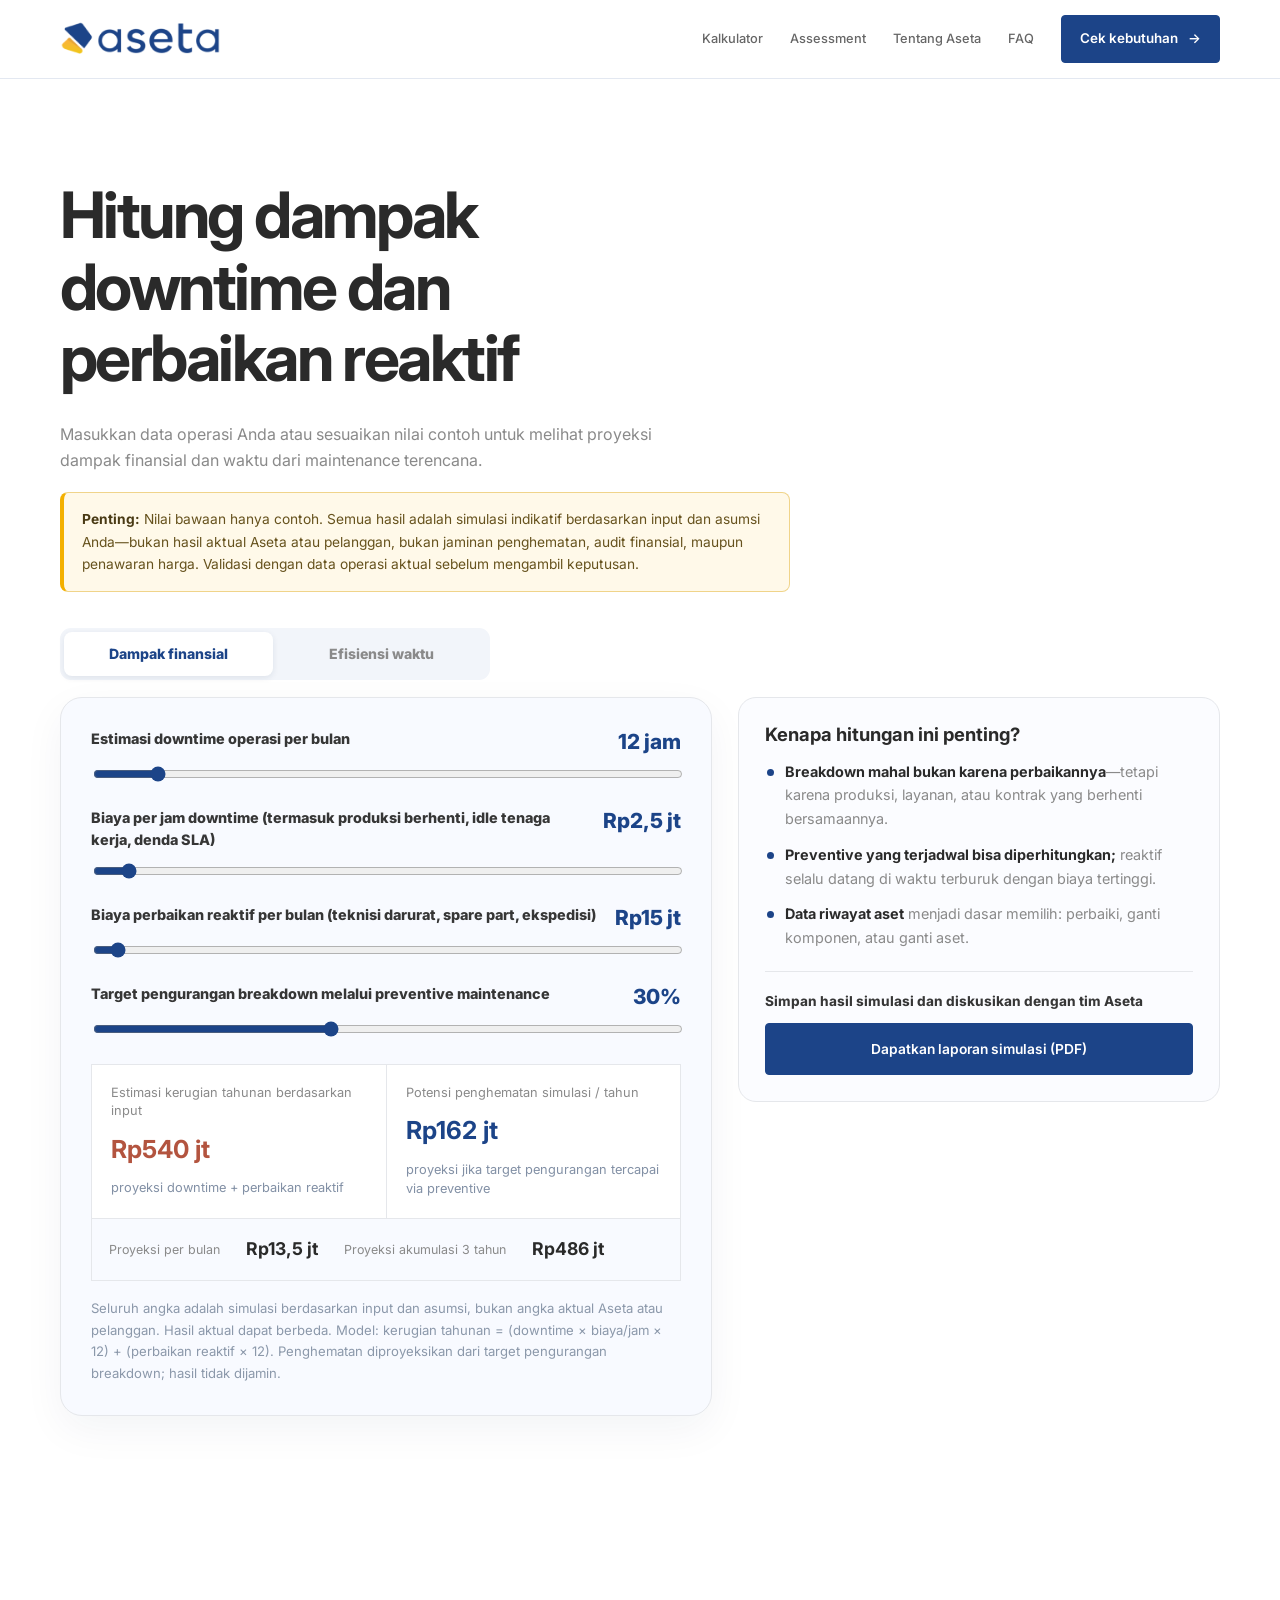
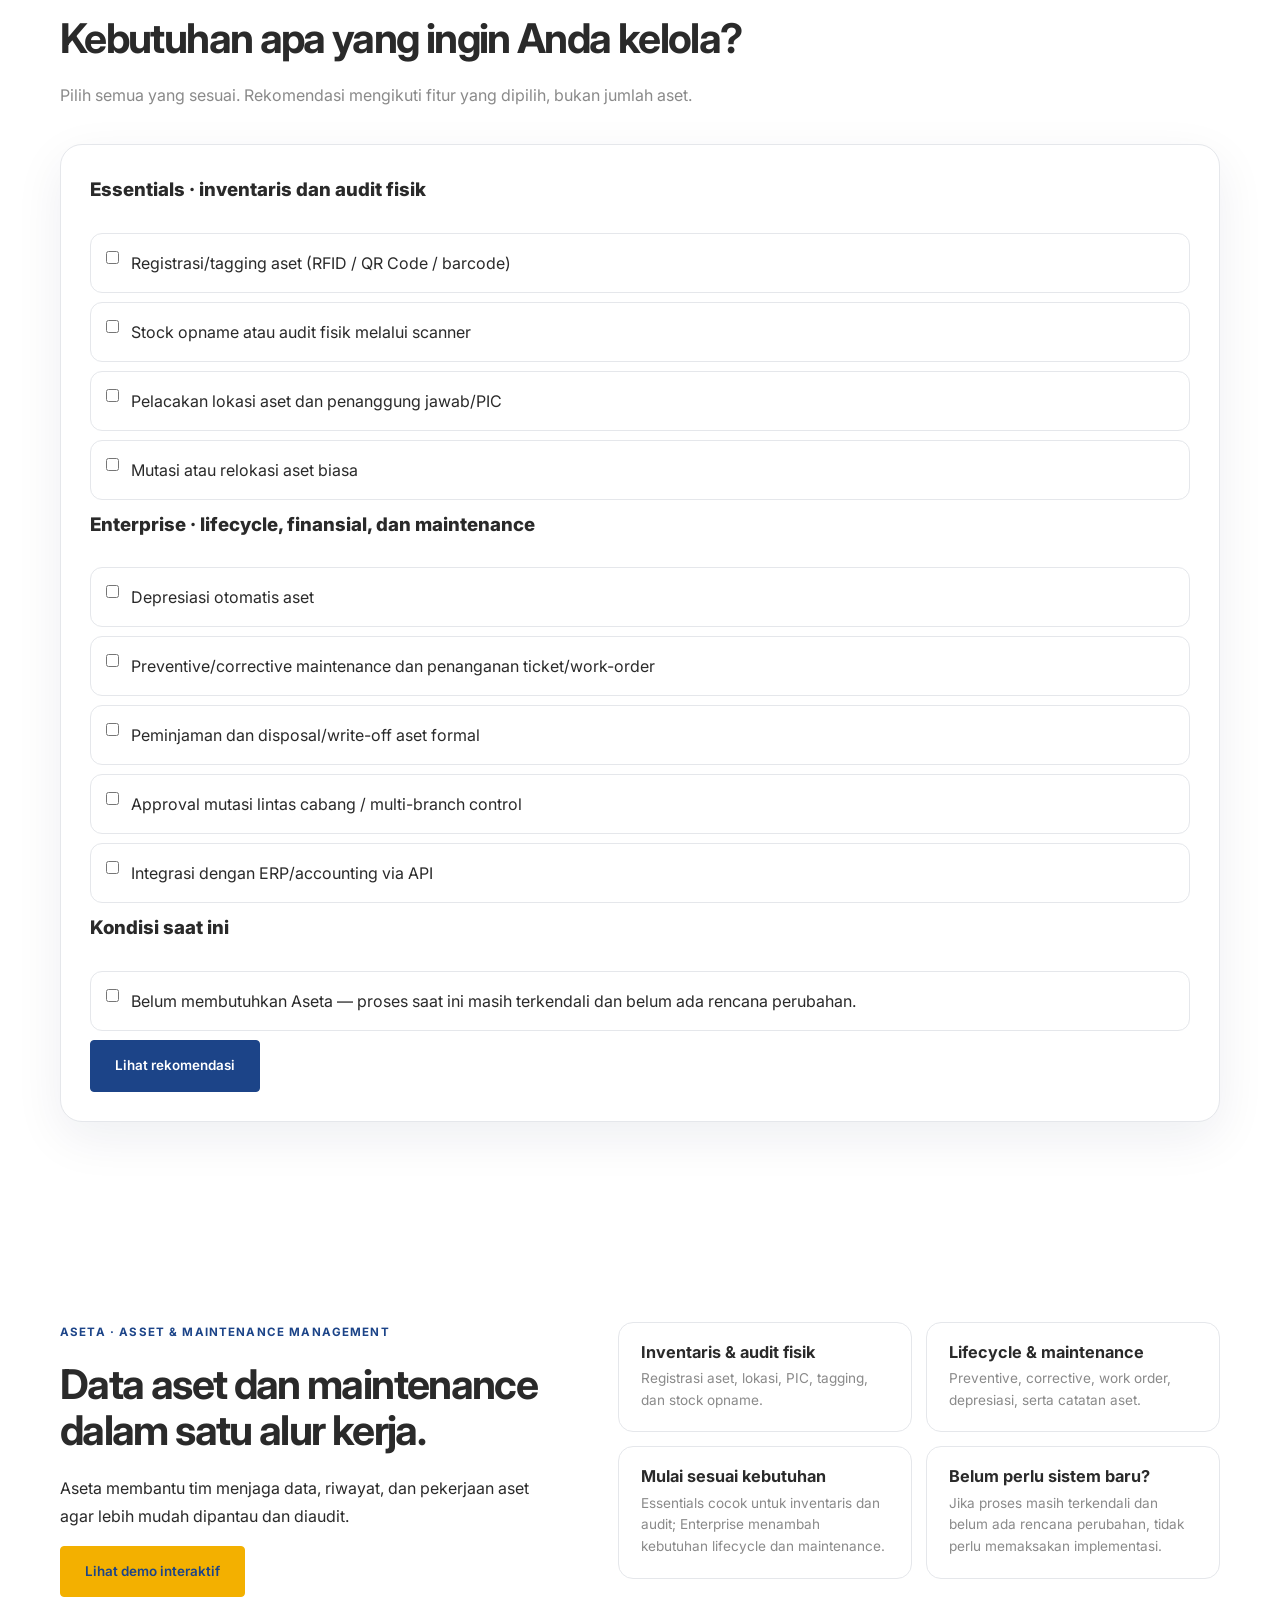
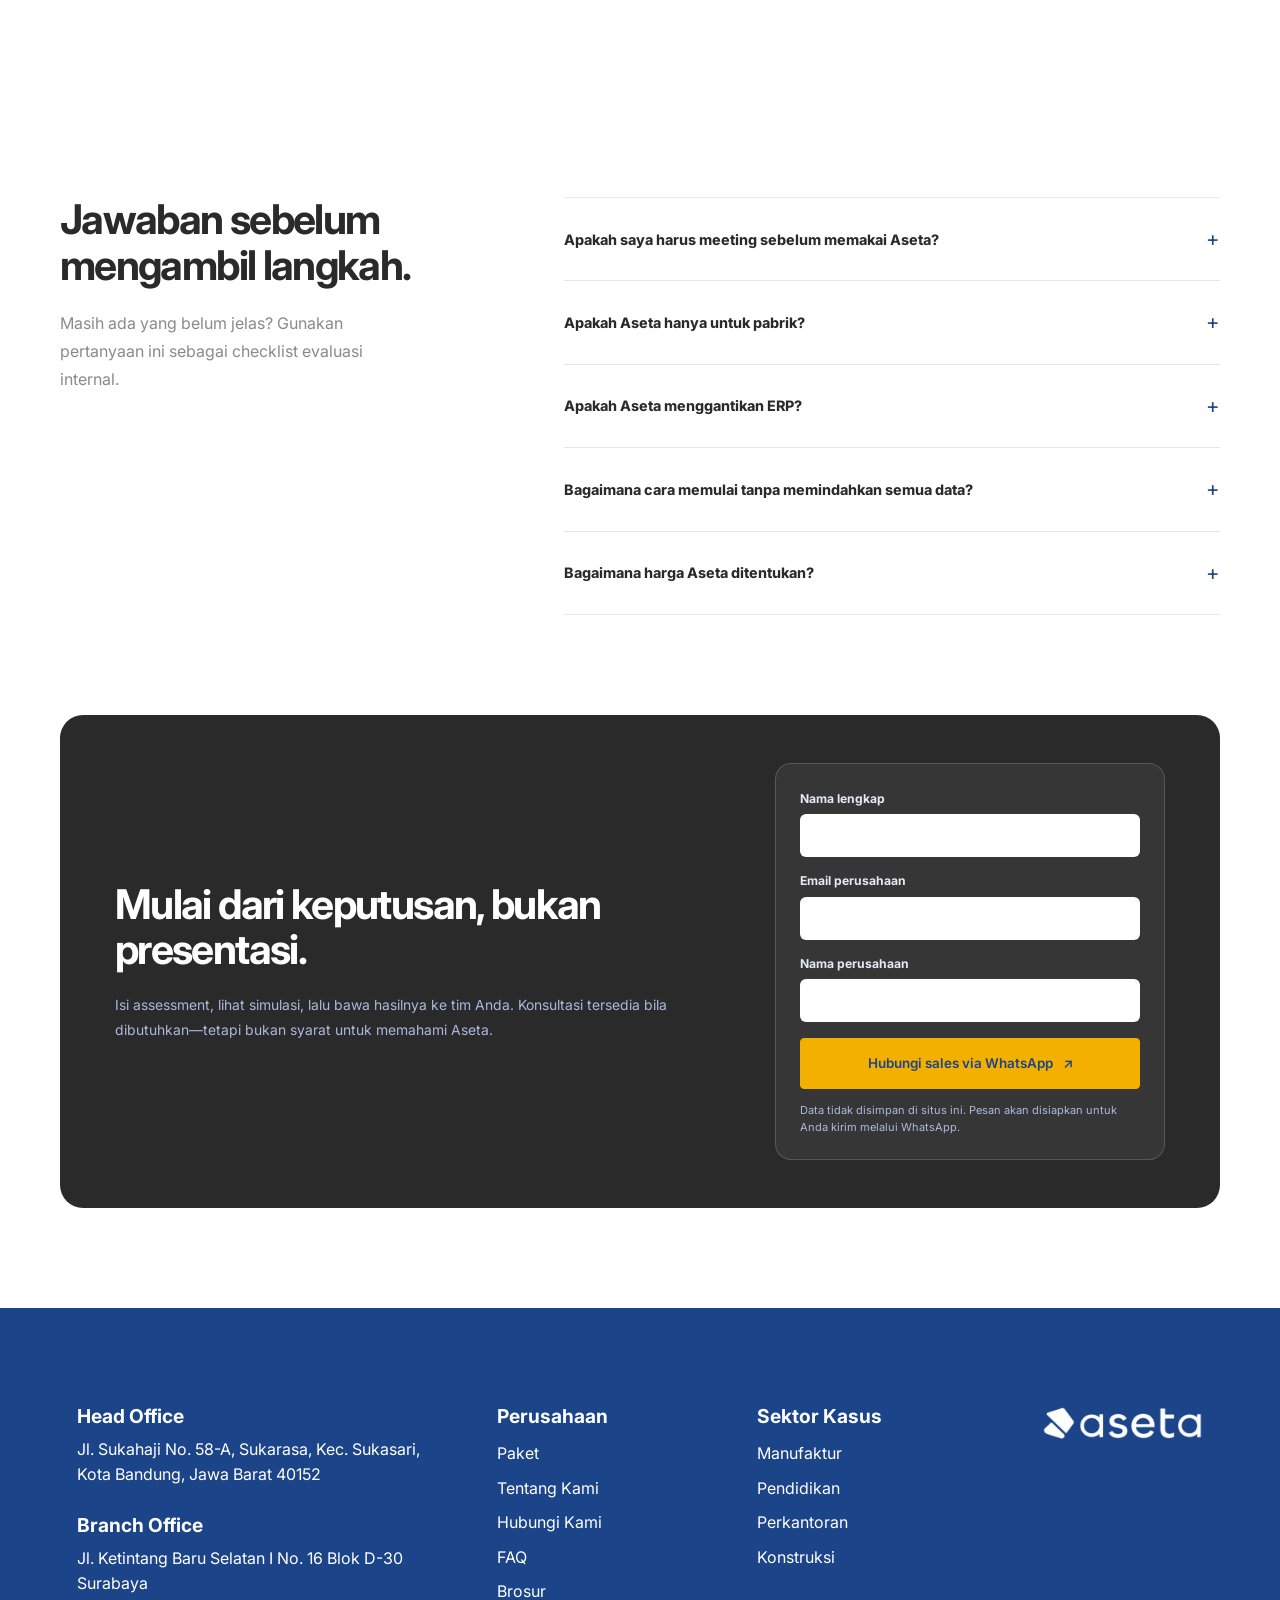
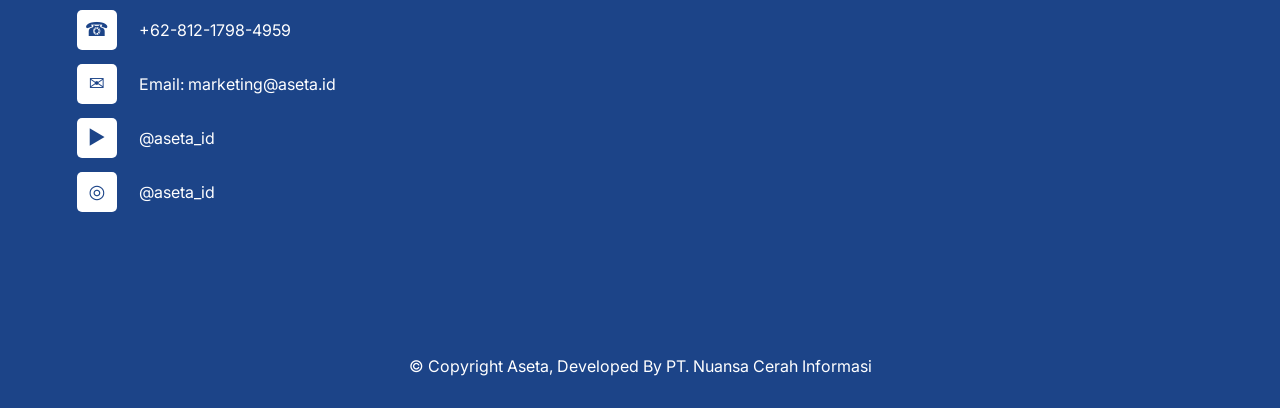
==== commit 56f29af3: "Fix stale calculator placeholders and broken header logo link - header logo href aseta-self-serve.ht" ====
--- a/index.html
+++ b/index.html
@@ -11,7 +11,7 @@
 <body>
   <header class="site-header" id="top">
     <div class="container nav-wrap">
-      <a class="brand" href="aseta-self-serve.html" aria-label="Aseta beranda"><img src="assets/aseta-brand-logo.png" alt="Aseta"></a>
+      <a class="brand" href="#top" aria-label="Aseta beranda"><img src="assets/aseta-brand-logo.png" alt="Aseta"></a>
       <button class="menu-toggle" type="button" aria-expanded="false" aria-controls="main-nav">Menu</button>
       <nav id="main-nav" class="main-nav" aria-label="Navigasi utama">
         <a href="#simulator">Kalkulator</a><a href="#cek-cocok">Assessment</a><a href="#fitur">Tentang Aseta</a><a href="#faq">FAQ</a><a class="button button-dark nav-cta" href="#cek-cocok">Cek kebutuhan <span aria-hidden="true">→</span></a>
@@ -20,7 +20,7 @@
   </header>
 
   <main>
-<section class="section simulator" id="simulator"><div class="container"><div class="narrow-heading"><h1>Hitung dampak downtime dan perbaikan reaktif</h1><p class="muted">Masukkan data operasi Anda atau sesuaikan nilai contoh untuk melihat proyeksi dampak finansial dan waktu dari maintenance terencana.</p><div class="simulator-disclosure" role="note"><strong>Penting:</strong> Nilai bawaan hanya contoh. Semua hasil adalah simulasi indikatif berdasarkan input dan asumsi Anda—bukan hasil aktual Aseta atau pelanggan, bukan jaminan penghematan, audit finansial, maupun penawaran harga. Validasi dengan data operasi aktual sebelum mengambil keputusan.</div></div><div class="simulator-tabs" role="tablist"><button class="active" type="button" data-calc-tab="financial">Dampak finansial</button><button type="button" data-calc-tab="productivity">Efisiensi waktu</button></div><div class="calc-panel" data-calc-panel="financial"><div class="calc-grid"><div class="calculator"><label>Estimasi downtime operasi per bulan <output id="dt-output">12 jam</output><input id="dt-range" type="range" min="0" max="120" step="1" value="12"></label><label>Biaya per jam downtime (termasuk produksi berhenti, idle tenaga kerja, denda SLA) <output id="dtcost-output">Rp2,5 jt</output><input id="dtcost-range" type="range" min="100000" max="50000000" step="100000" value="2500000"></label><label>Biaya perbaikan reaktif per bulan (teknisi darurat, spare part, ekspedisi) <output id="repair-output">Rp15 jt</output><input id="repair-range" type="range" min="0" max="500000000" step="5000000" value="15000000"></label><label>Target pengurangan breakdown melalui preventive maintenance <output id="reduce-output">30%</output><input id="reduce-range" type="range" min="10" max="60" step="5" value="30"></label><div class="calc-result financial-result"><div class="loss"><small>Estimasi kerugian tahunan berdasarkan input</small><strong id="loss-result">Rp624 jt</strong><span>proyeksi downtime + perbaikan reaktif</span></div><div class="saving"><small>Potensi penghematan simulasi / tahun</small><strong id="saving-result">Rp187 jt</strong><span>proyeksi jika target pengurangan tercapai via preventive</span></div><div class="mini"><small>Proyeksi per bulan</small><b id="saving-month">Rp15,6 jt</b><small>Proyeksi akumulasi 3 tahun</small><b id="saving-3y">Rp561 jt</b></div></div><p class="calc-note">Seluruh angka adalah simulasi berdasarkan input dan asumsi, bukan angka aktual Aseta atau pelanggan. Hasil aktual dapat berbeda. Model: kerugian tahunan = (downtime × biaya/jam × 12) + (perbaikan reaktif × 12). Penghematan diproyeksikan dari target pengurangan breakdown; hasil tidak dijamin.</p></div><aside class="calc-context"><h3>Kenapa hitungan ini penting?</h3><ul><li><b>Breakdown mahal bukan karena perbaikannya</b>—tetapi karena produksi, layanan, atau kontrak yang berhenti bersamaannya.</li><li><b>Preventive yang terjadwal bisa diperhitungkan;</b> reaktif selalu datang di waktu terburuk dengan biaya tertinggi.</li><li><b>Data riwayat aset</b> menjadi dasar memilih: perbaiki, ganti komponen, atau ganti aset.</li></ul><div class="calc-cta"><span>Simpan hasil simulasi dan diskusikan dengan tim Aseta</span><button class="button button-dark" type="button" id="download-pdf">Dapatkan laporan simulasi (PDF)</button><span class="download-status" id="download-status" role="status" hidden></span></div></aside></div></div><div class="calc-panel" data-calc-panel="productivity" hidden><div class="calc-grid single"><div class="calculator"><label>Jumlah aset aktif <output id="asset-output">500</output><input id="asset-range" type="range" min="50" max="5000" step="50" value="500"></label><label>Jam rekap dan koordinasi per minggu <output id="hours-output">8 jam</output><input id="hours-range" type="range" min="1" max="40" value="8"></label><div class="calc-result"><div><small>Proyeksi waktu yang dapat dialihkan</small><strong id="saved-hours">4 jam/minggu</strong><span>simulasi dengan asumsi pekerjaan manual berkurang 50%</span></div><div><small>Fokus yang terbuka</small><strong id="focus-result">Preventive &amp; backlog</strong><span>gunakan waktu untuk pekerjaan yang berdampak ke operasi</span></div></div><p class="calc-note">Seluruh angka adalah simulasi berdasarkan input dan asumsi, bukan angka aktual Aseta atau pelanggan. Hasil aktual dapat berbeda. Proyeksi waktu mengasumsikan pengurangan pekerjaan manual 50%; validasi asumsi dengan kondisi proses Anda saat assessment implementasi.</p></div></div></div></section>
+<section class="section simulator" id="simulator"><div class="container"><div class="narrow-heading"><h1>Hitung dampak downtime dan perbaikan reaktif</h1><p class="muted">Masukkan data operasi Anda atau sesuaikan nilai contoh untuk melihat proyeksi dampak finansial dan waktu dari maintenance terencana.</p><div class="simulator-disclosure" role="note"><strong>Penting:</strong> Nilai bawaan hanya contoh. Semua hasil adalah simulasi indikatif berdasarkan input dan asumsi Anda—bukan hasil aktual Aseta atau pelanggan, bukan jaminan penghematan, audit finansial, maupun penawaran harga. Validasi dengan data operasi aktual sebelum mengambil keputusan.</div></div><div class="simulator-tabs" role="tablist"><button class="active" type="button" data-calc-tab="financial">Dampak finansial</button><button type="button" data-calc-tab="productivity">Efisiensi waktu</button></div><div class="calc-panel" data-calc-panel="financial"><div class="calc-grid"><div class="calculator"><label>Estimasi downtime operasi per bulan <output id="dt-output">12 jam</output><input id="dt-range" type="range" min="0" max="120" step="1" value="12"></label><label>Biaya per jam downtime (termasuk produksi berhenti, idle tenaga kerja, denda SLA) <output id="dtcost-output">Rp2,5 jt</output><input id="dtcost-range" type="range" min="100000" max="50000000" step="100000" value="2500000"></label><label>Biaya perbaikan reaktif per bulan (teknisi darurat, spare part, ekspedisi) <output id="repair-output">Rp15 jt</output><input id="repair-range" type="range" min="0" max="500000000" step="5000000" value="15000000"></label><label>Target pengurangan breakdown melalui preventive maintenance <output id="reduce-output">30%</output><input id="reduce-range" type="range" min="10" max="60" step="5" value="30"></label><div class="calc-result financial-result"><div class="loss"><small>Estimasi kerugian tahunan berdasarkan input</small><strong id="loss-result">Rp540 jt</strong><span>proyeksi downtime + perbaikan reaktif</span></div><div class="saving"><small>Potensi penghematan simulasi / tahun</small><strong id="saving-result">Rp162 jt</strong><span>proyeksi jika target pengurangan tercapai via preventive</span></div><div class="mini"><small>Proyeksi per bulan</small><b id="saving-month">Rp13,5 jt</b><small>Proyeksi akumulasi 3 tahun</small><b id="saving-3y">Rp486 jt</b></div></div><p class="calc-note">Seluruh angka adalah simulasi berdasarkan input dan asumsi, bukan angka aktual Aseta atau pelanggan. Hasil aktual dapat berbeda. Model: kerugian tahunan = (downtime × biaya/jam × 12) + (perbaikan reaktif × 12). Penghematan diproyeksikan dari target pengurangan breakdown; hasil tidak dijamin.</p></div><aside class="calc-context"><h3>Kenapa hitungan ini penting?</h3><ul><li><b>Breakdown mahal bukan karena perbaikannya</b>—tetapi karena produksi, layanan, atau kontrak yang berhenti bersamaannya.</li><li><b>Preventive yang terjadwal bisa diperhitungkan;</b> reaktif selalu datang di waktu terburuk dengan biaya tertinggi.</li><li><b>Data riwayat aset</b> menjadi dasar memilih: perbaiki, ganti komponen, atau ganti aset.</li></ul><div class="calc-cta"><span>Simpan hasil simulasi dan diskusikan dengan tim Aseta</span><button class="button button-dark" type="button" id="download-pdf">Dapatkan laporan simulasi (PDF)</button><span class="download-status" id="download-status" role="status" hidden></span></div></aside></div></div><div class="calc-panel" data-calc-panel="productivity" hidden><div class="calc-grid single"><div class="calculator"><label>Jumlah aset aktif <output id="asset-output">500</output><input id="asset-range" type="range" min="50" max="5000" step="50" value="500"></label><label>Jam rekap dan koordinasi per minggu <output id="hours-output">8 jam</output><input id="hours-range" type="range" min="1" max="40" value="8"></label><div class="calc-result"><div><small>Proyeksi waktu yang dapat dialihkan</small><strong id="saved-hours">4 jam/minggu</strong><span>simulasi dengan asumsi pekerjaan manual berkurang 50%</span></div><div><small>Fokus yang terbuka</small><strong id="focus-result">Preventive &amp; backlog</strong><span>gunakan waktu untuk pekerjaan yang berdampak ke operasi</span></div></div><p class="calc-note">Seluruh angka adalah simulasi berdasarkan input dan asumsi, bukan angka aktual Aseta atau pelanggan. Hasil aktual dapat berbeda. Proyeksi waktu mengasumsikan pengurangan pekerjaan manual 50%; validasi asumsi dengan kondisi proses Anda saat assessment implementasi.</p></div></div></div></section>
 
     <section class="section assessment-section" id="cek-cocok"><div class="container"><div class="narrow-heading"><h2>Kebutuhan apa yang ingin Anda kelola?</h2><p>Pilih semua yang sesuai. Rekomendasi mengikuti fitur yang dipilih, bukan jumlah aset.</p></div><div class="assessment-card" id="assessment"><fieldset class="assessment-group"><legend>Essentials · inventaris dan audit fisik</legend>
       <label class="assessment-choice"><input type="checkbox" data-need-id="register" value="register"><span>Registrasi/tagging aset (RFID / QR Code / barcode)</span></label><label class="assessment-choice"><input type="checkbox" data-need-id="stock-audit" value="stock-audit"><span>Stock opname atau audit fisik melalui scanner</span></label><label class="assessment-choice"><input type="checkbox" data-need-id="location-pic" value="location-pic"><span>Pelacakan lokasi aset dan penanggung jawab/PIC</span></label><label class="assessment-choice"><input type="checkbox" data-need-id="basic-relocation" value="basic-relocation"><span>Mutasi atau relokasi aset biasa</span></label>
@@ -36,7 +36,7 @@
 
   <dialog class="lead-dialog" id="lead-dialog" aria-labelledby="lead-dialog-title"><div class="lead-dialog-card"><form id="simulator-lead-form" data-lead-endpoint="https://script.google.com/macros/s/AKfycby-vKKQm6JI0p5oP1Ku0U28ODJJsuu1aBRdcObxlWJtahYDqlIMy09OjkKt6KhprMpQ/exec"><button class="lead-dialog-close" type="button" data-close-lead aria-label="Tutup form">×</button><h3 id="lead-dialog-title">Unduh hasil simulasi</h3><p>Isi data berikut agar tim Aseta dapat menindaklanjuti kebutuhan Anda. PDF akan diunduh setelah data berhasil dicatat.</p><label>Nama lengkap<input name="name" type="text" autocomplete="name" required></label><label>Email perusahaan<input name="email" type="email" autocomplete="email" required></label><label>Nama perusahaan<input name="company" type="text" autocomplete="organization" required></label><label>Jabatan<input name="position" type="text" autocomplete="organization-title" required></label><label>Nomor WhatsApp<div class="lead-phone-field"><span aria-hidden="true">+62</span><input name="phone" type="tel" inputmode="tel" autocomplete="tel-national" placeholder="812 3456 7890" aria-label="Nomor WhatsApp setelah +62" required></div></label><label class="lead-consent"><input name="consent" type="checkbox" required><span>Saya setuju data ini digunakan tim Aseta untuk menghubungi saya terkait hasil simulasi dan kebutuhan pengelolaan aset.</span></label><label class="lead-honeypot" aria-hidden="true">Website<input name="website" type="text" tabindex="-1" autocomplete="off"></label><p class="lead-error" id="lead-error" role="alert" hidden></p><button class="button button-primary" id="lead-submit" type="submit">Kirim data &amp; unduh PDF</button></form><div class="lead-next-step" id="lead-next-step" hidden><p>PDF sudah diunduh. Lanjutkan ke WhatsApp tim Aseta untuk berbagi hasil dan menyapa tim kami.</p><button class="button button-dark" id="share-whatsapp" type="button">Lanjut ke WhatsApp Aseta ↗</button><button class="button button-light" id="share-pdf" type="button" hidden>Bagikan PDF ke WhatsApp ↗</button><span class="download-status" id="share-status" role="status"></span></div></div></dialog>
 
-  <footer class="site-footer"><div class="footer-grid"><div class="footer-contact"><section class="footer-office"><h2>Head Office</h2><p>Jl. Sukahaji No. 58-A, Sukarasa, Kec. Sukasari, Kota Bandung, Jawa Barat 40152</p></section><section class="footer-office"><h2>Branch Office</h2><p>Jl. Ketintang Baru Selatan I No. 16 Blok D-30 Surabaya</p></section><a class="footer-contact-link" href="https://wa.me/6281217984959"><span aria-hidden="true">☎</span>+62-812-1798-4959</a><a class="footer-contact-link" href="mailto:marketing@aseta.id"><span aria-hidden="true">✉</span>Email: marketing@aseta.id</a><a class="footer-contact-link" href="https://www.youtube.com/@aseta_id" target="_blank" rel="noopener"><span aria-hidden="true">▶</span>@aseta_id</a><a class="footer-contact-link" href="https://www.instagram.com/aseta_id/" target="_blank" rel="noopener"><span aria-hidden="true">◎</span>@aseta_id</a></div><nav class="footer-nav" aria-label="Perusahaan"><h2>Perusahaan</h2><a href="https://aseta.id/harga.html">Paket</a><a href="https://aseta.id/tentang_kami.html">Tentang Kami</a><a href="https://aseta.id/hubungi_kami.html">Hubungi Kami</a><a href="https://aseta.id/#faq">FAQ</a><a href="https://aseta.id/" target="_blank" rel="noopener">Brosur</a></nav><nav class="footer-nav" aria-label="Sektor Kasus"><h2>Sektor Kasus</h2><a href="https://aseta.id/">Manufaktur</a><a href="https://aseta.id/">Pendidikan</a><a href="https://aseta.id/">Perkantoran</a><a href="https://aseta.id/">Konstruksi</a></nav><a class="footer-brand" href="#top" aria-label="Aseta beranda"><img src="assets/aseta-brand-logo.png" alt="Aseta"></a></div><div class="footer-bottom"><span>© Copyright Aseta, Developed By PT. Nuansa Cerah Informasi</span></div></footer>
+  <footer class="site-footer"><div class="footer-grid"><div class="footer-contact"><section class="footer-office"><h2>Head Office</h2><p>Jl. Sukahaji No. 58-A, Sukarasa, Kec. Sukasari, Kota Bandung, Jawa Barat 40152</p></section><section class="footer-office"><h2>Branch Office</h2><p>Jl. Ketintang Baru Selatan I No. 16 Blok D-30 Surabaya</p></section><a class="footer-contact-link" href="https://wa.me/6281217984959"><span aria-hidden="true">☎</span>+62-812-1798-4959</a><a class="footer-contact-link" href="mailto:marketing@aseta.id"><span aria-hidden="true">✉</span>Email: marketing@aseta.id</a><a class="footer-contact-link" href="https://www.youtube.com/@aseta_id" target="_blank" rel="noopener"><span aria-hidden="true">▶</span>@aseta_id</a><a class="footer-contact-link" href="https://www.instagram.com/aseta_id/" target="_blank" rel="noopener"><span aria-hidden="true">◎</span>@aseta_id</a></div><nav class="footer-nav" aria-label="Perusahaan"><h2>Perusahaan</h2><a href="https://aseta.id/harga.html">Paket</a><a href="https://aseta.id/tentang_kami.html">Tentang Kami</a><a href="https://aseta.id/hubungi_kami.html">Hubungi Kami</a><a href="#faq">FAQ</a><a href="https://aseta.id/" target="_blank" rel="noopener">Brosur</a></nav><nav class="footer-nav" aria-label="Sektor Kasus"><h2>Sektor Kasus</h2><a href="https://aseta.id/">Manufaktur</a><a href="https://aseta.id/">Pendidikan</a><a href="https://aseta.id/">Perkantoran</a><a href="https://aseta.id/">Konstruksi</a></nav><a class="footer-brand" href="#top" aria-label="Aseta beranda"><img src="assets/aseta-brand-logo.png" alt="Aseta"></a></div><div class="footer-bottom"><span>© Copyright Aseta, Developed By PT. Nuansa Cerah Informasi</span></div></footer>
 
   <div class="modal-backdrop" id="demo-modal" hidden><div class="demo-modal demo-app" role="dialog" aria-modal="true" aria-label="Demo aplikasi Aseta"><aside class="demo-side"><a class="demo-brand" href="#top" aria-label="Aseta"><img src="assets/aseta-brand-logo.png" alt="Aseta"></a><p class="demo-side-label">DEMO WORKSPACE</p><nav class="demo-nav" aria-label="Navigasi demo"><button class="active" type="button" data-demo-view="dashboard"><span class="demo-nav-icon" aria-hidden="true">⌂</span>Dashboard</button><button type="button" data-demo-view="assets"><span class="demo-nav-icon" aria-hidden="true">▣</span>Aset</button><button type="button" data-demo-view="workorders"><span class="demo-nav-icon" aria-hidden="true">⌁</span>Maintenance</button><button type="button" data-demo-view="preventive"><span class="demo-nav-icon" aria-hidden="true">◷</span>Preventive</button></nav><div class="demo-side-foot"><span></span>Data simulasi interaktif</div></aside><section class="demo-main"><header class="demo-window-bar"><div class="demo-heading"><span>Aseta Workspace</span><h2 id="demo-page-title">Dashboard</h2></div><span class="demo-badge">DATA DEMO · INTERAKTIF</span><button class="modal-close" type="button" aria-label="Tutup demo" data-close-demo>×</button></header><div class="demo-body" id="demo-body"></div><div class="modal-footer"><span>Coba langsung: selesaikan maintenance, jadwalkan preventive, buka detail aset — KPI ikut berubah.</span><a class="button button-dark" href="#cek-cocok" data-close-demo>Mulai assessment →</a></div></section></div></div>
   <script src="aseta-assessment-rules.js"></script>
